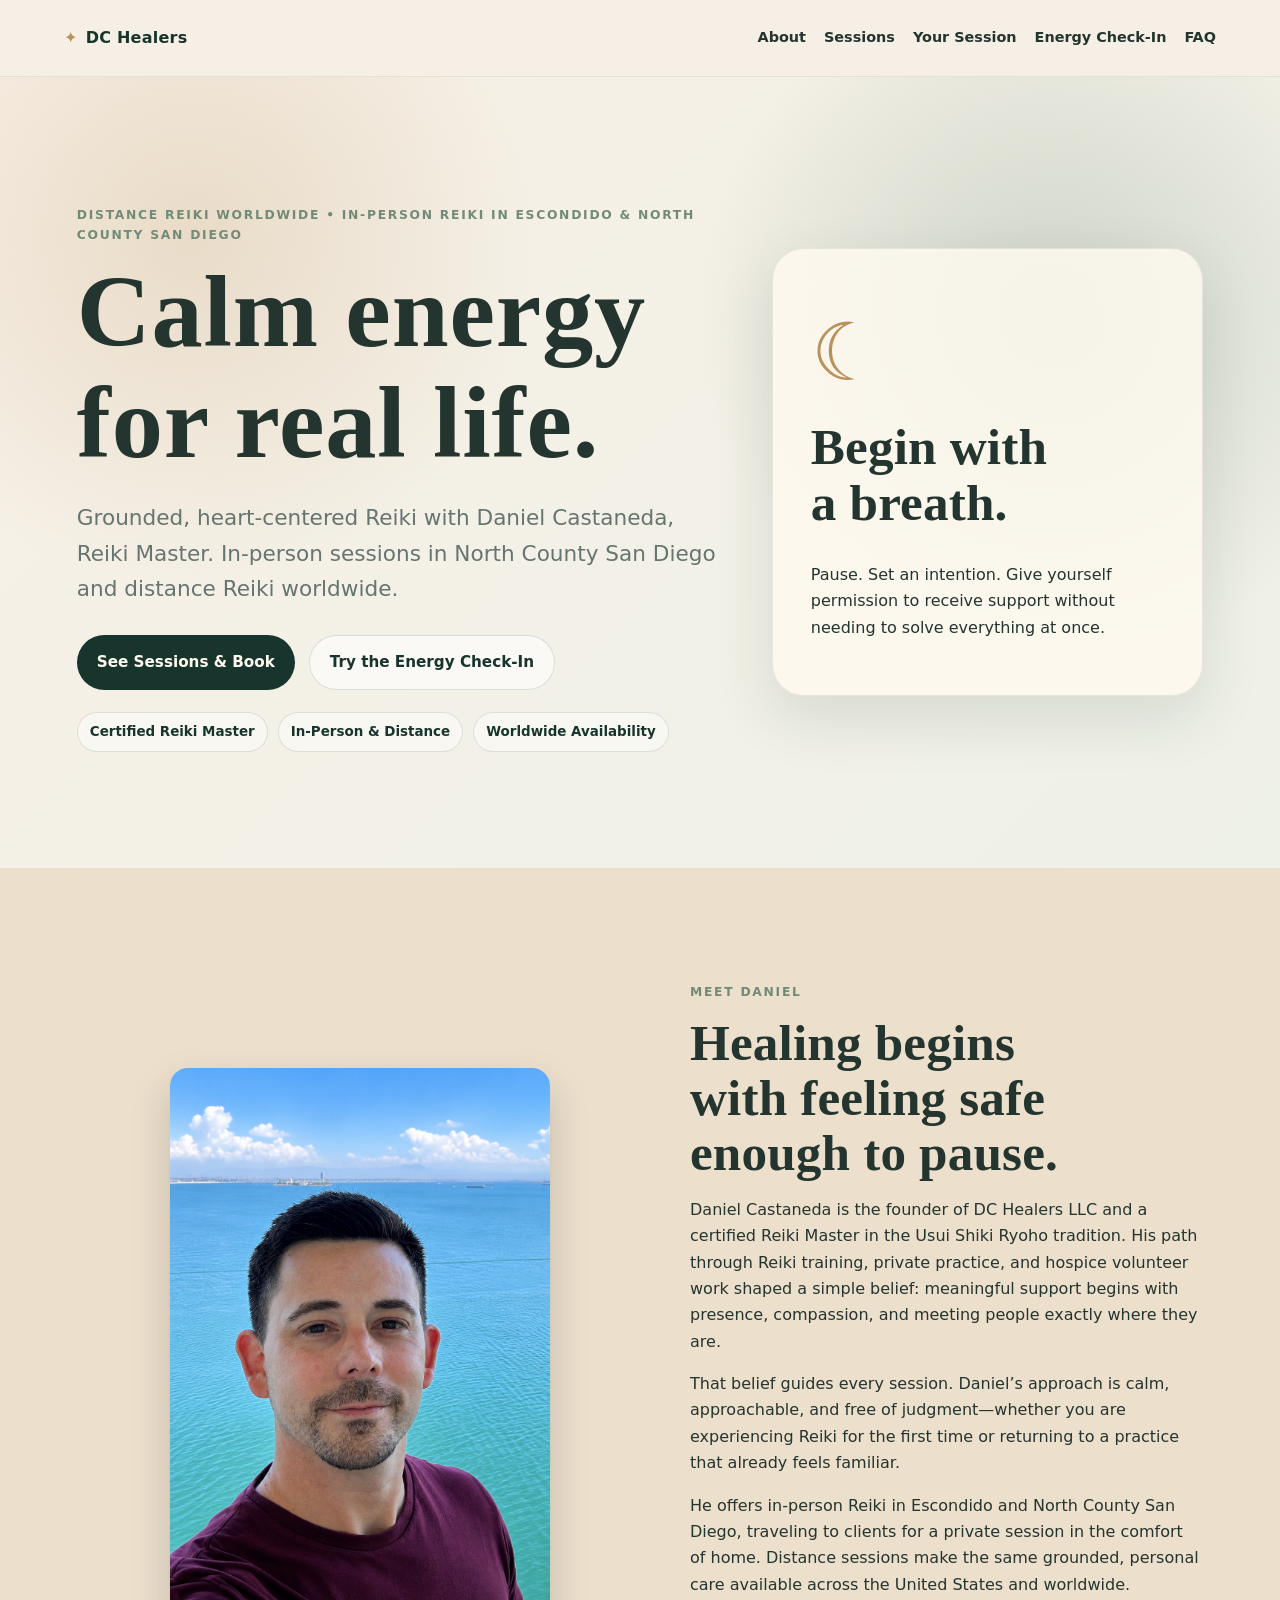
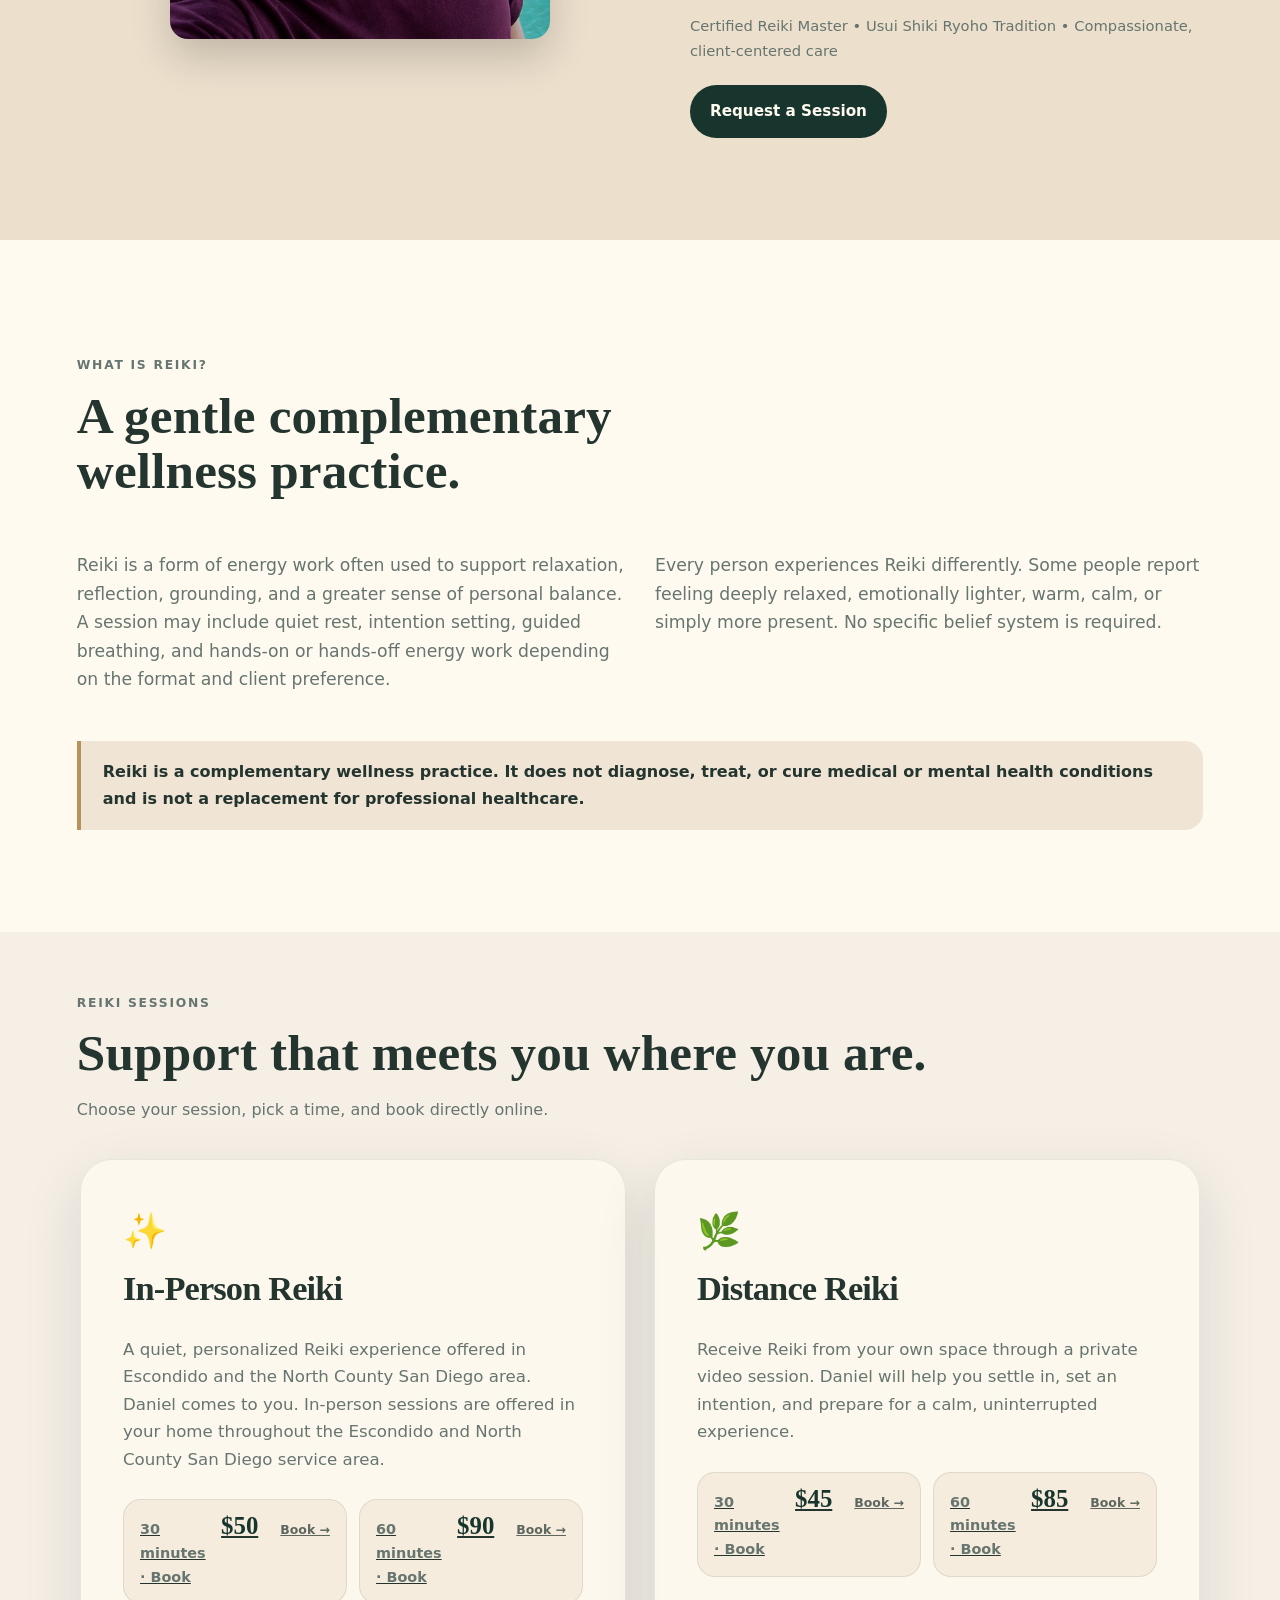
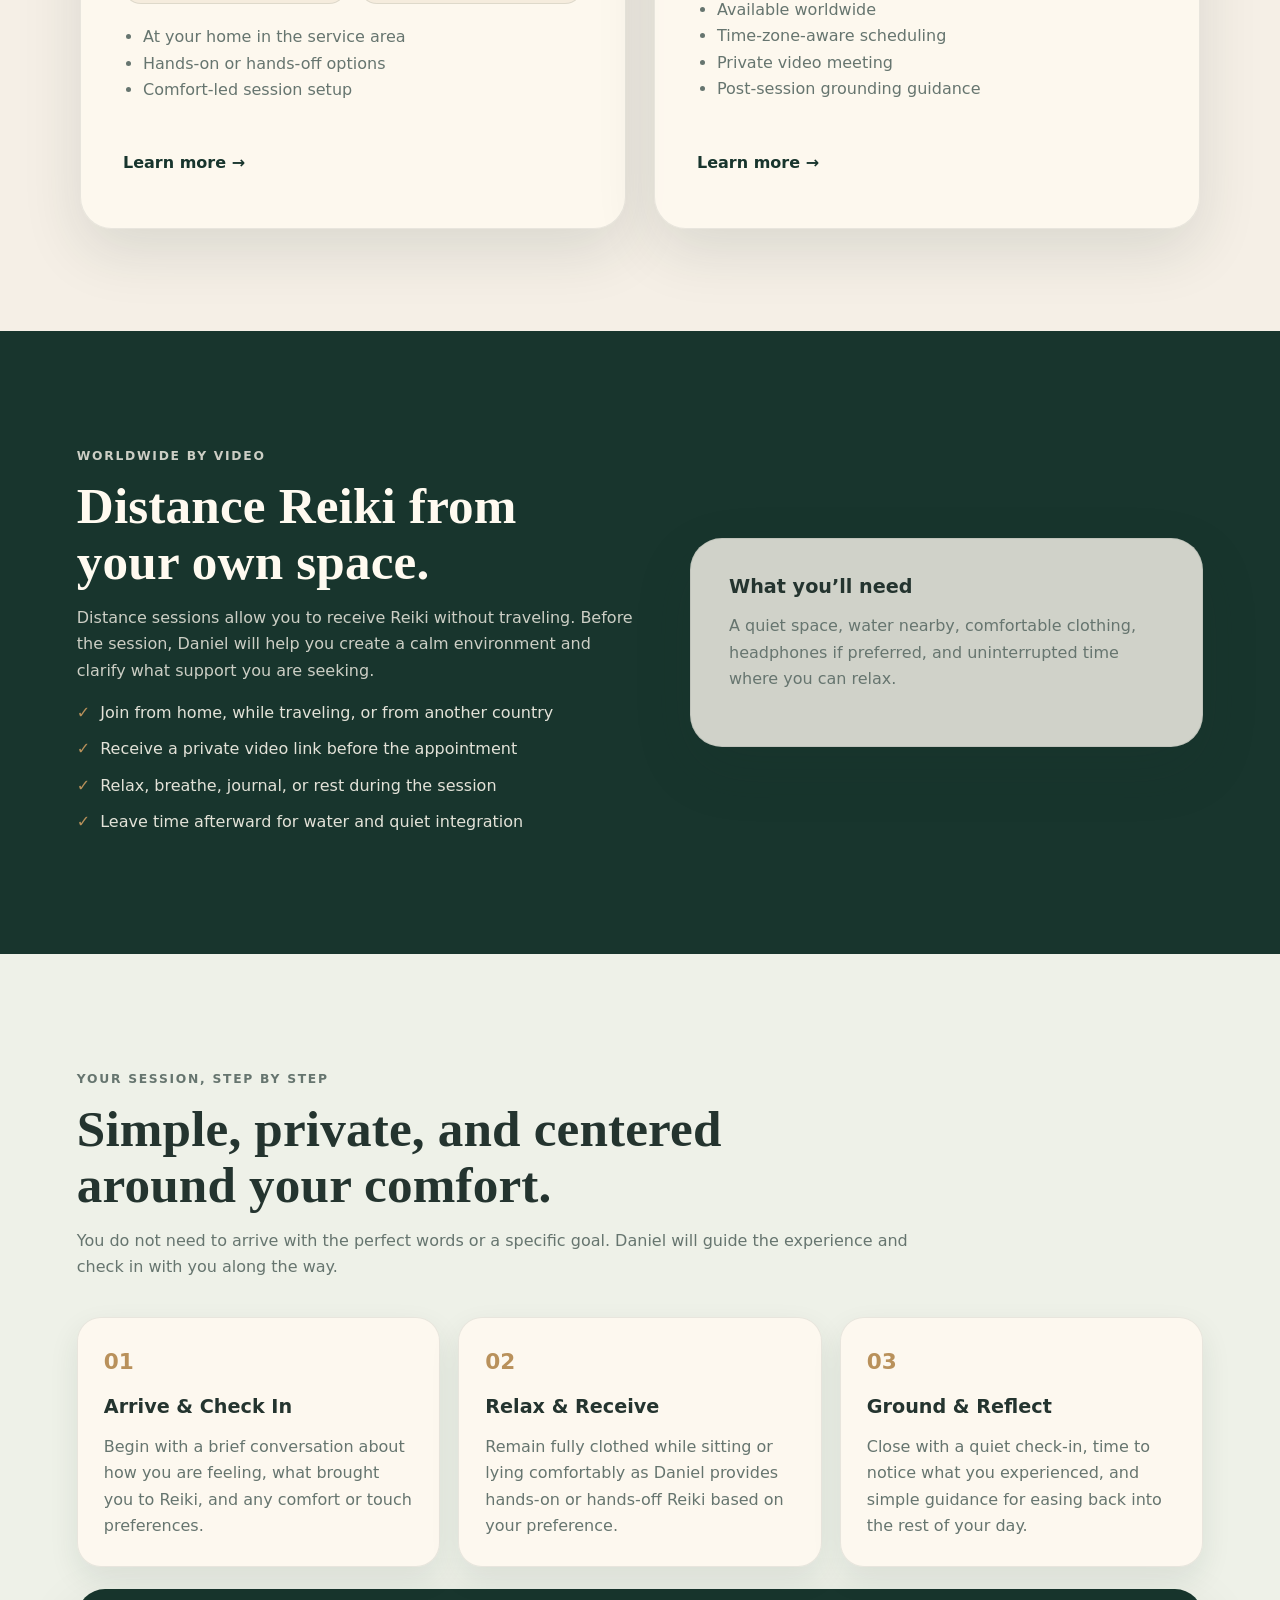
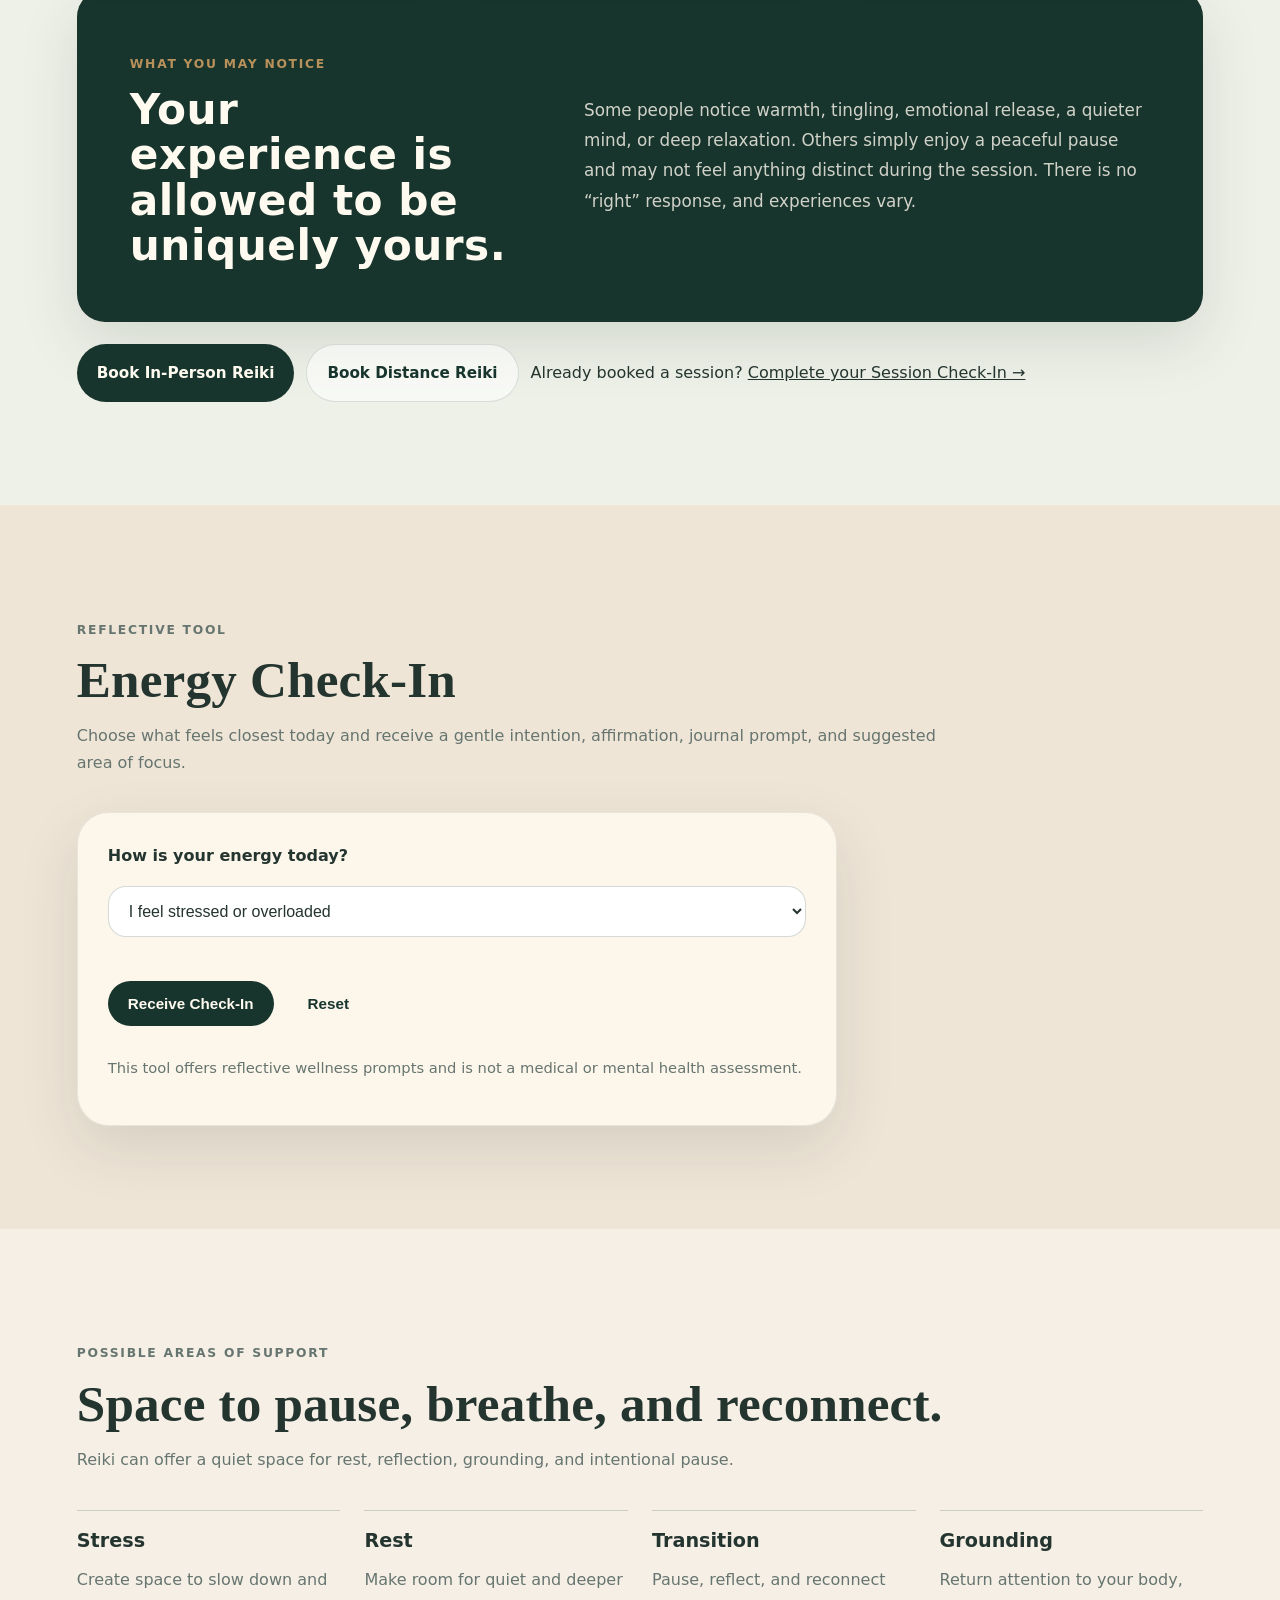
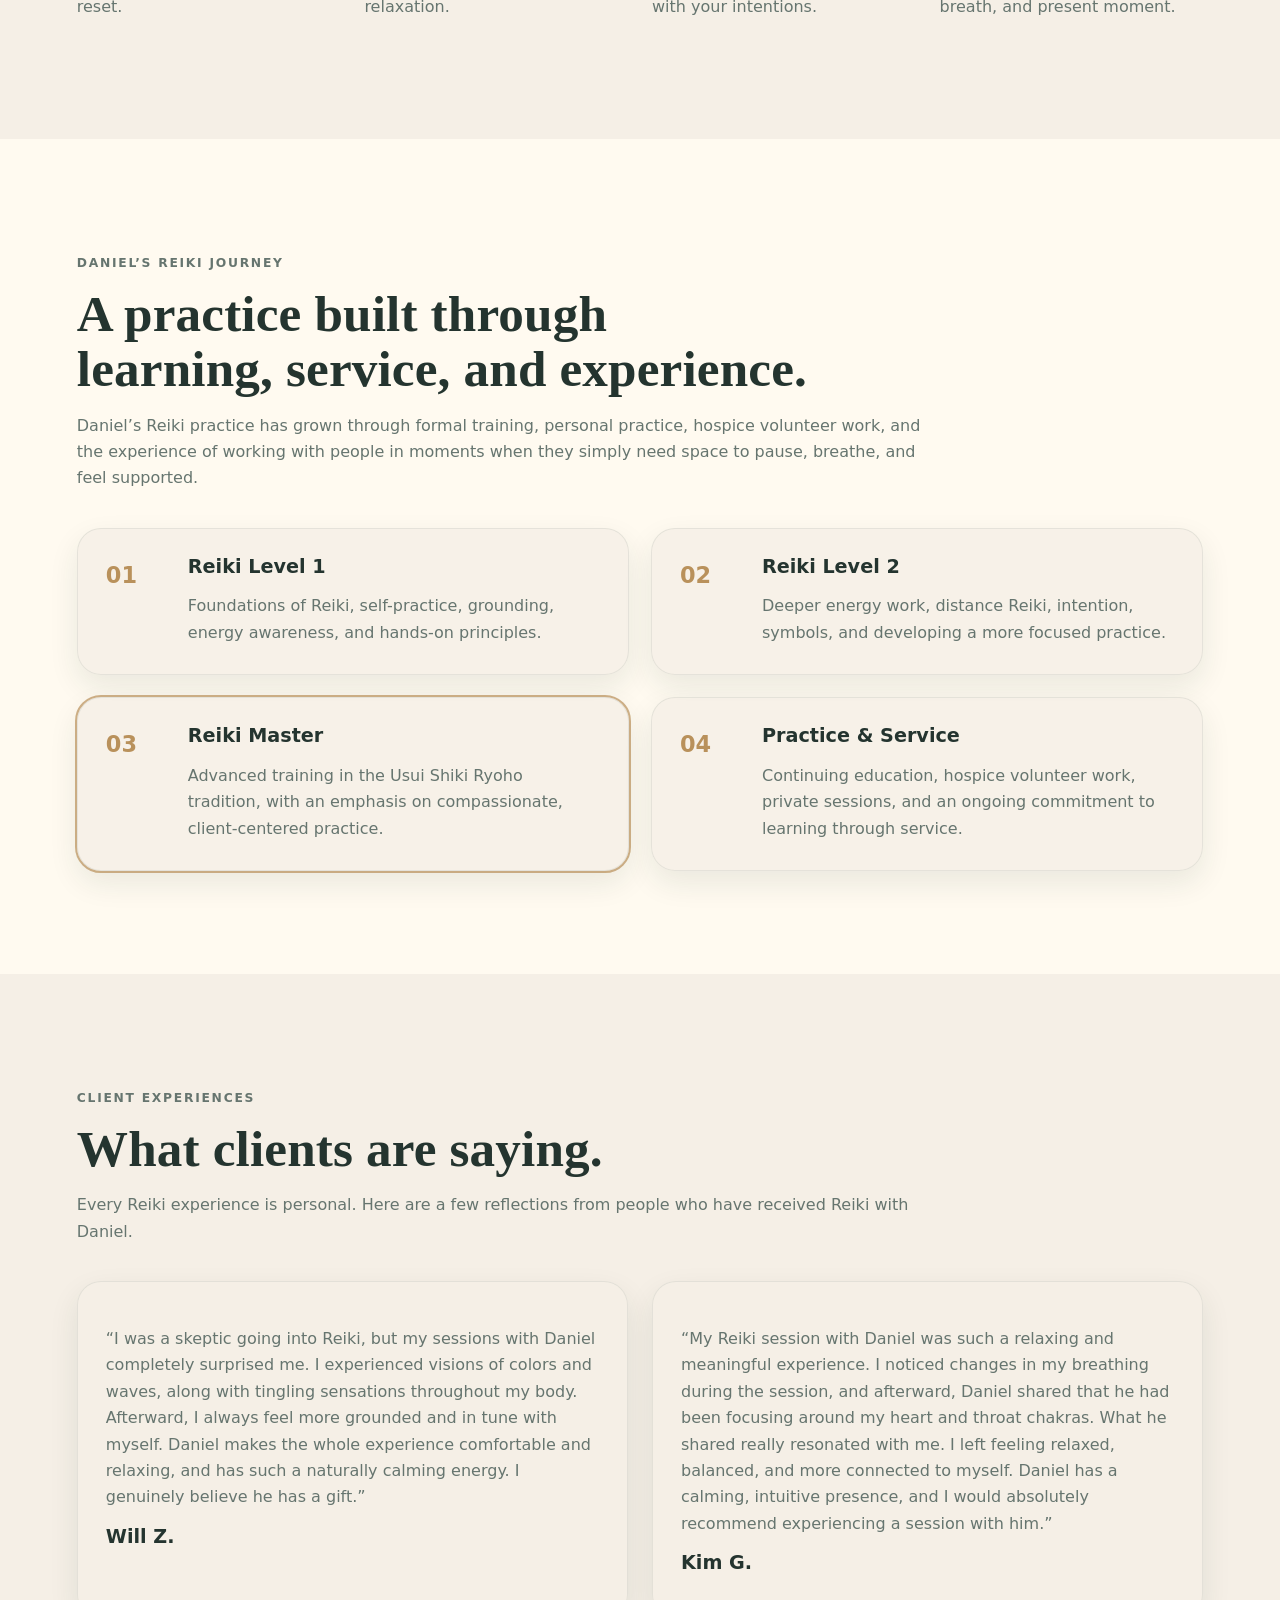
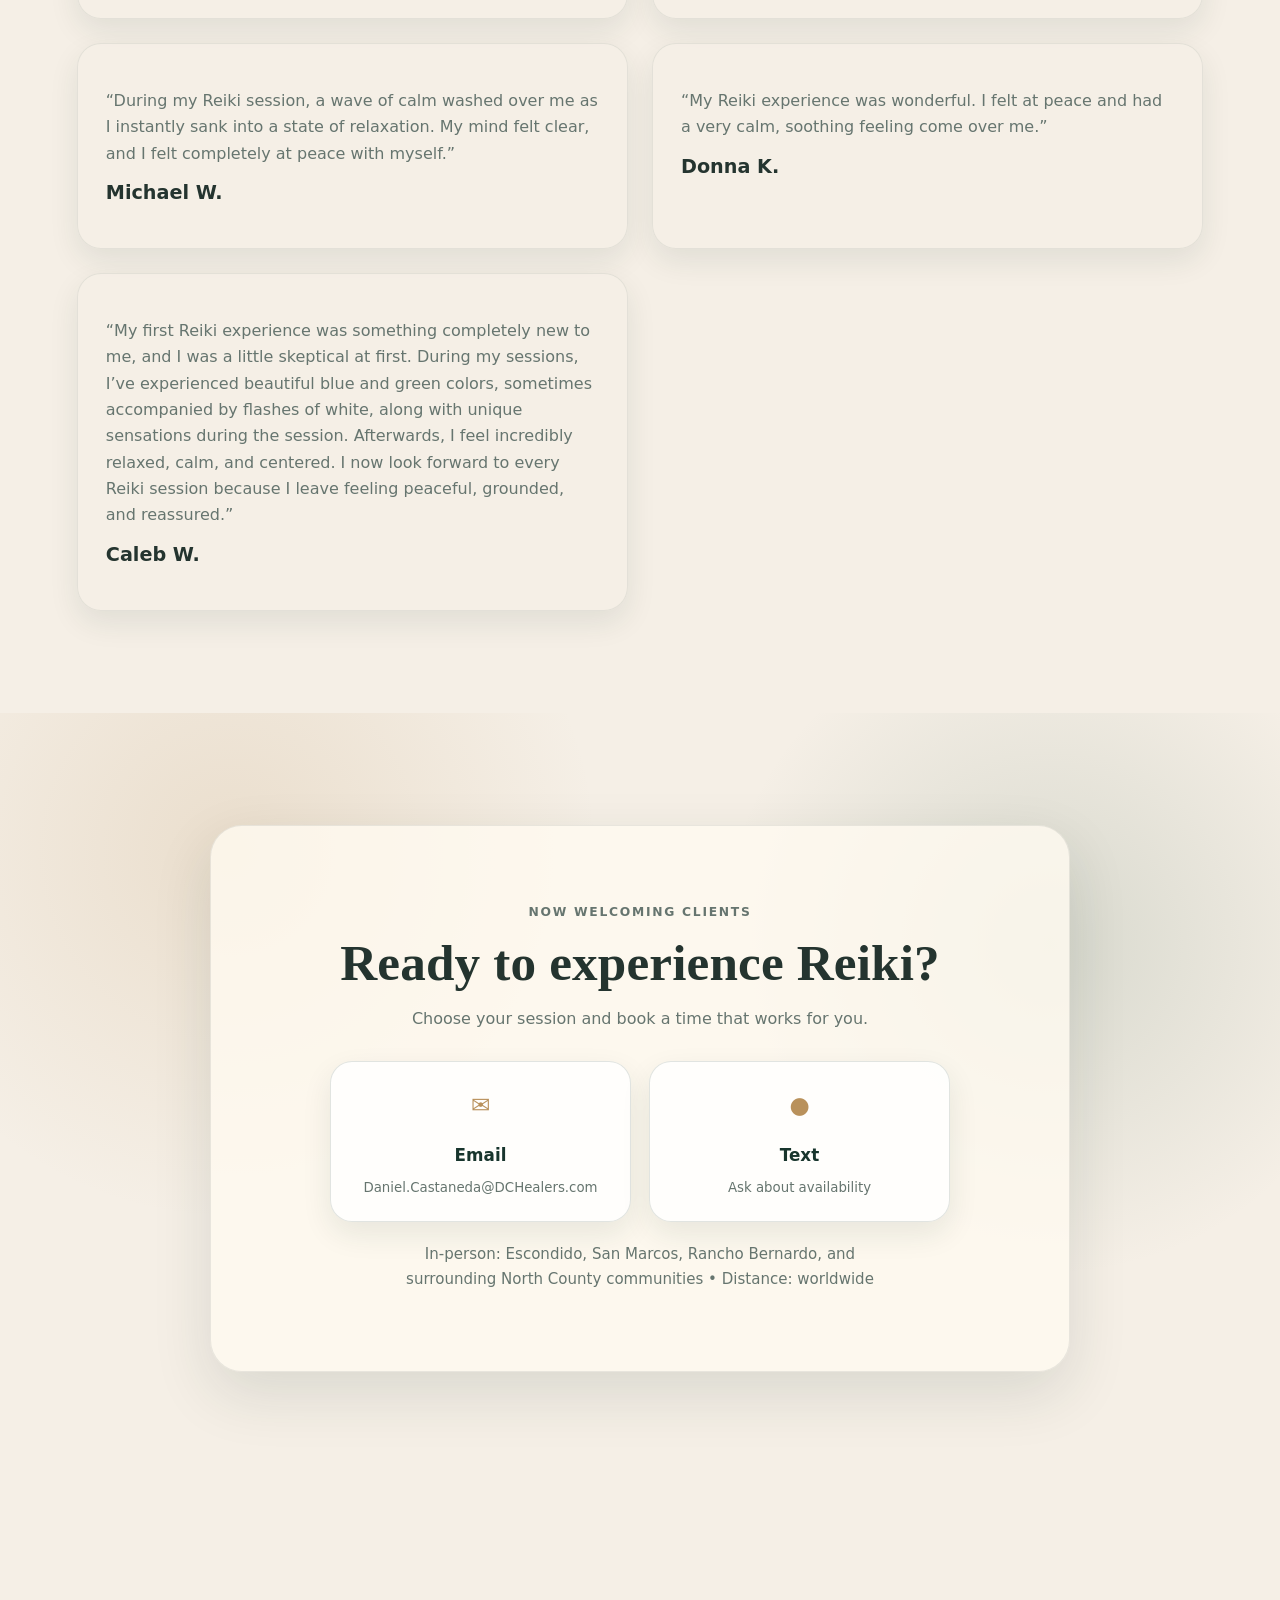
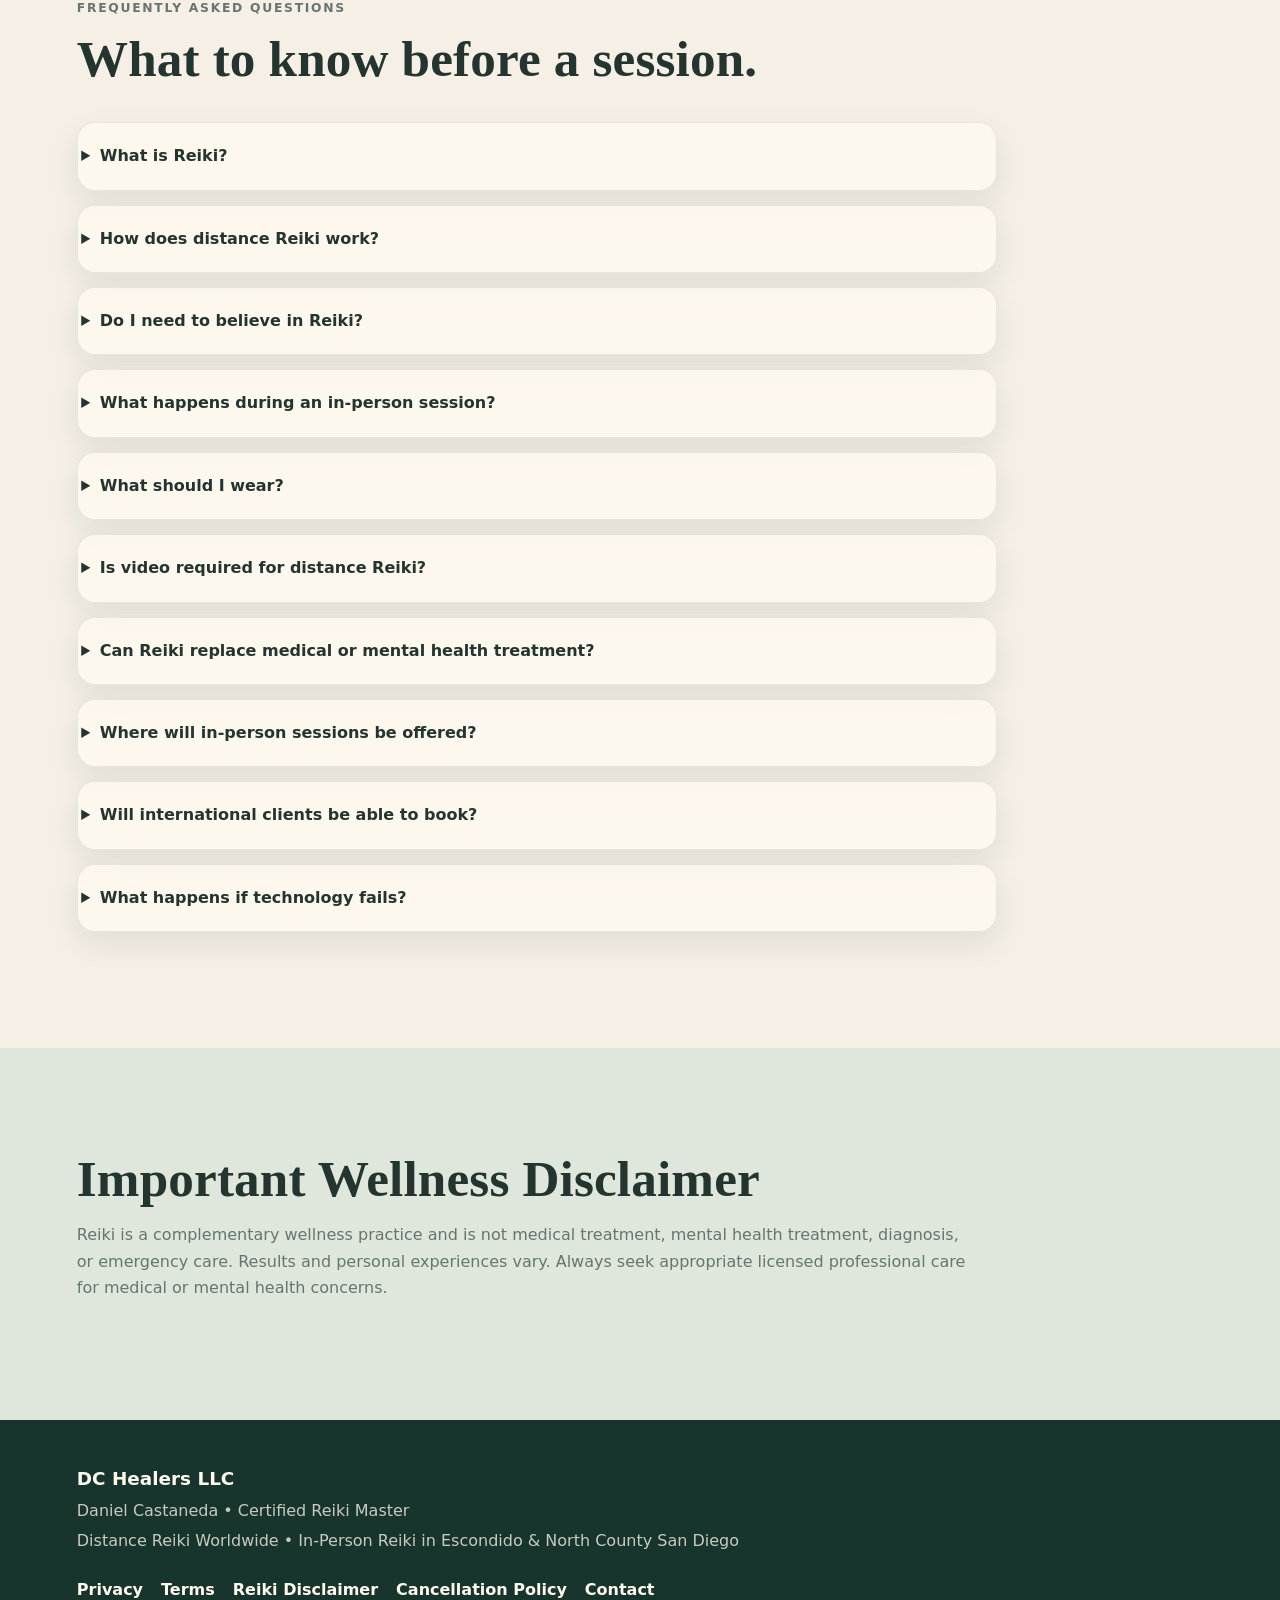
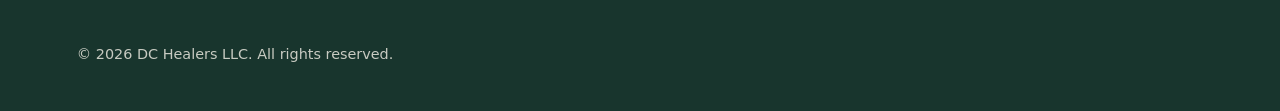
==== index.html @ a44a63c2 "Add files via upload" ====
<!DOCTYPE html>
<html lang="en">
<head>
  <meta charset="UTF-8" />
  <meta name="viewport" content="width=device-width, initial-scale=1, viewport-fit=cover" />

  <title>DC Healers | Reiki in Escondido, San Diego & Worldwide</title>
  <meta name="description" content="Distance Reiki worldwide and in-person Reiki in Escondido and North County San Diego with Daniel Castaneda, certified Reiki Master and founder of DC Healers LLC." />
  <meta name="author" content="Daniel Castaneda, DC Healers LLC" />
  <meta name="robots" content="index, follow, max-image-preview:large, max-snippet:-1, max-video-preview:-1" />
  <meta name="referrer" content="strict-origin-when-cross-origin" />
  <link rel="canonical" href="https://dchealers.com/" />

  <meta property="og:site_name" content="DC Healers" />
  <meta property="og:title" content="DC Healers | Calm Energy for Real Life" />
  <meta property="og:description" content="Grounded distance Reiki worldwide and in-person Reiki in Escondido and North County San Diego with Daniel Castaneda." />
  <meta property="og:type" content="website" />
  <meta property="og:url" content="https://dchealers.com/" />
  <meta property="og:image" content="https://dchealers.com/social-share.jpg" />
  <meta property="og:image:secure_url" content="https://dchealers.com/social-share.jpg" />
  <meta property="og:image:type" content="image/jpeg" />
  <meta property="og:image:width" content="1200" />
  <meta property="og:image:height" content="630" />
  <meta property="og:image:alt" content="DC Healers — calm energy for real life" />
  <meta property="og:locale" content="en_US" />

  <meta name="twitter:card" content="summary_large_image" />
  <meta name="twitter:title" content="DC Healers | Reiki in San Diego & Worldwide" />
  <meta name="twitter:description" content="Distance Reiki worldwide and in-person Reiki in Escondido and North County San Diego with Daniel Castaneda." />
  <meta name="twitter:image" content="https://dchealers.com/social-share.jpg" />
  <meta name="twitter:image:alt" content="DC Healers — calm energy for real life" />

  <meta name="theme-color" content="#18352d" />
  <meta name="color-scheme" content="light" />
  <meta name="mobile-web-app-capable" content="yes" />
  <meta name="application-name" content="DC Healers" />
  <meta name="apple-mobile-web-app-capable" content="yes" />
  <meta name="apple-mobile-web-app-title" content="DC Healers" />
  <meta name="apple-mobile-web-app-status-bar-style" content="default" />
  <meta name="format-detection" content="telephone=no" />

  <link rel="icon" type="image/png" href="/favicon.png" />
  <link rel="apple-touch-icon" sizes="180x180" href="/app-icon.png" />
  <link rel="manifest" href="/manifest.json?v=6" />
  <link rel="preconnect" href="https://fonts.googleapis.com" />
  <link rel="preconnect" href="https://fonts.gstatic.com" crossorigin />

  <script type="application/ld+json">
  {
    "@context": "https://schema.org",
    "@graph": [
      {
        "@type": ["HealthAndBeautyBusiness", "LocalBusiness"],
        "@id": "https://dchealers.com/#business",
        "name": "DC Healers LLC",
        "alternateName": "DC Healers",
        "url": "https://dchealers.com/",
        "email": "Daniel.Castaneda@DCHealers.com",
        "telephone": "+16197279824",
        "description": "Grounded distance Reiki worldwide and in-person Reiki in Escondido and North County San Diego with Daniel Castaneda.",
        "priceRange": "$$",
        "areaServed": [
          {"@type": "City", "name": "Escondido"},
          {"@type": "AdministrativeArea", "name": "North County San Diego"},
          {"@type": "AdministrativeArea", "name": "San Diego County"},
          {"@type": "Place", "name": "Worldwide for distance Reiki"}
        ],
        "address": {
          "@type": "PostalAddress",
          "addressLocality": "Escondido",
          "addressRegion": "CA",
          "addressCountry": "US"
        },
        "founder": {
          "@type": "Person",
          "@id": "https://dchealers.com/#daniel",
          "name": "Daniel Castaneda",
          "jobTitle": "Reiki Master"
        },
        "contactPoint": {
          "@type": "ContactPoint",
          "contactType": "customer service",
          "email": "Daniel.Castaneda@DCHealers.com",
          "availableLanguage": "English"
        },
        "makesOffer": [
          {
            "@type": "Offer",
            "itemOffered": {
              "@type": "Service",
              "name": "Distance Reiki",
              "url": "https://dchealers.com/distance-reiki.html",
              "areaServed": "Worldwide"
            }
          },
          {
            "@type": "Offer",
            "itemOffered": {
              "@type": "Service",
              "name": "In-Person Reiki",
              "url": "https://dchealers.com/in-person-reiki.html",
              "areaServed": "Escondido and North County San Diego"
            }
          }
        ]
      },
      {
        "@type": "WebSite",
        "@id": "https://dchealers.com/#website",
        "url": "https://dchealers.com/",
        "name": "DC Healers",
        "publisher": {"@id": "https://dchealers.com/#business"},
        "inLanguage": "en-US"
      },
      {
        "@type": "WebPage",
        "@id": "https://dchealers.com/#webpage",
        "url": "https://dchealers.com/",
        "name": "DC Healers | Reiki in Escondido, San Diego & Worldwide",
        "isPartOf": {"@id": "https://dchealers.com/#website"},
        "about": {"@id": "https://dchealers.com/#business"},
        "description": "Distance Reiki worldwide and in-person Reiki in Escondido and North County San Diego with Daniel Castaneda.",
        "inLanguage": "en-US"
      },
      {
        "@type": "FAQPage",
        "@id": "https://dchealers.com/#faq-schema",
        "mainEntity": [
          {
            "@type": "Question",
            "name": "What is Reiki?",
            "acceptedAnswer": {
              "@type": "Answer",
              "text": "Reiki is a complementary energy-based wellness practice often used to support relaxation, grounding, reflection, and personal balance."
            }
          },
          {
            "@type": "Question",
            "name": "How does distance Reiki work?",
            "acceptedAnswer": {
              "@type": "Answer",
              "text": "Distance Reiki is offered through a private video call. Daniel guides clients through preparation and intention setting before the energy-work portion of the session."
            }
          },
          {
            "@type": "Question",
            "name": "Do I need to believe in Reiki?",
            "acceptedAnswer": {
              "@type": "Answer",
              "text": "No specific spiritual or religious belief is required. Clients may approach Reiki with openness, curiosity, or a desire to relax."
            }
          },
          {
            "@type": "Question",
            "name": "Where are in-person Reiki sessions offered?",
            "acceptedAnswer": {
              "@type": "Answer",
              "text": "In-person sessions are offered in the Escondido and North County San Diego area. Exact location information is shared privately with confirmed clients."
            }
          },
          {
            "@type": "Question",
            "name": "Can international clients book distance Reiki?",
            "acceptedAnswer": {
              "@type": "Answer",
              "text": "Yes. Distance Reiki is available worldwide, subject to Daniel's calendar and time-zone availability."
            }
          },
          {
            "@type": "Question",
            "name": "Can Reiki replace medical or mental health treatment?",
            "acceptedAnswer": {
              "@type": "Answer",
              "text": "No. Reiki is complementary and should not replace medical care, mental health treatment, medication, diagnosis, or emergency services."
            }
          }
        ]
      }
    ]
  }
  </script>

  <link rel="stylesheet" href="/style.css?v=12" />

  <!-- Session card cleanup: intentional two-card layout -->
  <style>
    .session-cards {
      grid-template-columns: repeat(2, minmax(0, 1fr));
      gap: 28px;
      max-width: 1120px;
      margin: 0 auto;
    }

    .session-card {
      padding: clamp(30px, 4vw, 42px);
      display: flex;
      flex-direction: column;
      min-height: 100%;
    }

    .session-card .icon {
      font-size: 2.2rem;
      margin-bottom: 10px;
    }

    .session-card h3 {
      font-family: Georgia, "Times New Roman", serif;
      font-size: clamp(1.65rem, 3vw, 2.15rem);
      letter-spacing: -.025em;
      margin-bottom: 12px;
    }

    .session-card > p {
      font-size: 1.04rem;
      margin-bottom: 18px;
    }

    .pricing {
      display: grid;
      grid-template-columns: repeat(2, minmax(0, 1fr));
      gap: 12px;
      margin: 8px 0 20px;
    }

    .price-option {
      background: rgba(231,216,195,.38);
      border: 1px solid rgba(24,53,45,.10);
      border-radius: 18px;
      padding: 14px 16px;
      display: flex;
      align-items: baseline;
      justify-content: space-between;
      gap: 12px;
    }

    .price-option span {
      color: var(--muted);
      font-weight: 800;
      font-size: .9rem;
    }

    .price-option strong {
      color: var(--deep);
      font-family: Georgia, "Times New Roman", serif;
      font-size: 1.55rem;
      line-height: 1;
      white-space: nowrap;
    }

    .session-card ul {
      margin-top: 0;
    }

    .session-card .card-actions {
      margin-top: auto;
      padding-top: 20px;
      display: flex;
      align-items: center;
      justify-content: space-between;
      gap: 16px;
      flex-wrap: wrap;
    }

    .session-card .mini-cta {
      display: inline-flex;
      align-items: center;
      justify-content: center;
      min-height: 48px;
      padding: 12px 18px;
      border-radius: 999px;
      background: var(--deep);
      color: var(--cream);
      text-decoration: none;
      font-weight: 900;
    }

    .session-card .mini-cta:hover {
      transform: translateY(-1px);
    }

    @media (max-width: 980px) {
      .session-cards {
        grid-template-columns: 1fr;
        max-width: 720px;
      }
    }

    @media (max-width: 620px) {
      .pricing {
        grid-template-columns: 1fr;
      }

      .price-option {
        padding: 15px 16px;
      }

      .session-card .card-actions {
        align-items: stretch;
        flex-direction: column;
      }

      .session-card .card-actions > * {
        width: 100%;
      }
    }
 /* Testimonials */
#testimonials .journey-grid {
  display: grid !important;
  grid-template-columns: repeat(2, minmax(0, 1fr)) !important;
  gap: 24px !important;
}

#testimonials .journey-card {
  display: block !important;
  width: 100% !important;
  min-width: 0 !important;
  height: auto !important;
}

#testimonials .journey-card > div {
  display: block !important;
  width: 100% !important;
  min-width: 0 !important;
}

#testimonials .journey-card p {
  display: block !important;
  width: 100% !important;
  max-width: none !important;
  margin-bottom: 16px;
}

#testimonials .journey-card h3 {
  margin-top: 0;
}

@media (max-width: 700px) {
  #testimonials .journey-grid {
    grid-template-columns: 1fr !important;
  }
}
  </style>  
</head>
<body>
<a class="skip-link" href="#main-content">Skip to content</a>

<header class="site-header">
  <div class="header-inner">
    <a class="logo" href="#top"><span class="logo-mark">✦</span><span>DC Healers</span></a>
    <button class="menu-toggle" id="menu-toggle" type="button" aria-label="Open navigation" aria-expanded="false">☰</button>
    <nav id="site-nav" aria-label="Main navigation">
      <a href="#about">About</a>
      <a href="#sessions">Sessions</a>
      <a href="#process">Your Session</a>
      <a href="#checkin">Energy Check-In</a>
      <a href="#faq">FAQ</a>
    </nav>
  </div>
</header>

<main id="main-content">

<section id="top" class="hero">
  <div class="hero-copy">
    <p class="eyebrow">Distance Reiki Worldwide • In-Person Reiki in Escondido & North County San Diego</p>
    <h1>Calm energy for real life.</h1>
   <p class="hero-text">Grounded, heart-centered Reiki with Daniel Castaneda, Reiki Master. In-person sessions in North County San Diego and distance Reiki worldwide.</p>
    <div class="hero-actions">
<a class="button primary" href="#sessions">See Sessions &amp; Book</a>
      <a class="button ghost" href="#checkin">Try the Energy Check-In</a>
    </div>
    <div class="hero-trust">
      <span>Certified Reiki Master</span>
      <span>In-Person & Distance</span>
      <span>Worldwide Availability</span>
    </div>
  </div>

  <div class="hero-card">
    <div class="moon">☾</div>
    <h2>Begin with a breath.</h2>
    <p>Pause. Set an intention. Give yourself permission to receive support without needing to solve everything at once.</p>
  </div>
</section>

<section id="about" class="split-section about">
  <div class="portrait-photo">
    <img src="Daniel%20Photo.png"
         alt="Daniel Castaneda, certified Reiki Master and founder of DC Healers"
         width="760"
         height="950"
         loading="lazy"
         decoding="async">
  </div>

  <div>
    <p class="eyebrow">Meet Daniel</p>
    <h2>Healing begins with feeling safe enough to pause.</h2>
    <p>Daniel Castaneda is the founder of DC Healers LLC and a certified Reiki Master in the Usui Shiki Ryoho tradition. His path through Reiki training, private practice, and hospice volunteer work shaped a simple belief: meaningful support begins with presence, compassion, and meeting people exactly where they are.</p>
    <p>That belief guides every session. Daniel’s approach is calm, approachable, and free of judgment—whether you are experiencing Reiki for the first time or returning to a practice that already feels familiar.</p>
    <p>He offers in-person Reiki in Escondido and North County San Diego, traveling to clients for a private session in the comfort of home. Distance sessions make the same grounded, personal care available across the United States and worldwide.</p>
    <p class="credential-note">Certified Reiki Master • Usui Shiki Ryoho Tradition • Compassionate, client-centered care</p>
    <div class="inline-contact-actions">
      <a class="button primary" href="mailto:daniel.castaneda@dchealers.com?subject=DC%20Healers%20Session%20Request">Request a Session</a>
    </div>
  </div>
</section>

<section id="reiki" class="section intro-section">
  <div class="section-heading">
    <p class="eyebrow">What Is Reiki?</p>
    <h2>A gentle complementary wellness practice.</h2>
  </div>
  <div class="two-column-text">
    <p>Reiki is a form of energy work often used to support relaxation, reflection, grounding, and a greater sense of personal balance. A session may include quiet rest, intention setting, guided breathing, and hands-on or hands-off energy work depending on the format and client preference.</p>
    <p>Every person experiences Reiki differently. Some people report feeling deeply relaxed, emotionally lighter, warm, calm, or simply more present. No specific belief system is required.</p>
  </div>
  <div class="disclaimer-callout">Reiki is a complementary wellness practice. It does not diagnose, treat, or cure medical or mental health conditions and is not a replacement for professional healthcare.</div>
</section>

<section id="sessions" class="section sessions-section">
  <div class="section-heading">
    <p class="eyebrow">Reiki Sessions</p>
    <h2>Support that meets you where you are.</h2>
    <p>Choose your session, pick a time, and book directly online.</p>
  </div>

  <div class="cards session-cards">

    <article class="card session-card">
      <span class="icon">✨</span>
      <h3>In-Person Reiki</h3>
      <p>A quiet, personalized Reiki experience offered in Escondido and the North County San Diego area. Daniel comes to you. In-person sessions are offered in your home throughout the Escondido and North County San Diego service area.</p>

      <div class="pricing" aria-label="In-person Reiki pricing">
<a class="price-option" aria-label="Book a 30-minute in-person Reiki session for $50" href="https://dchealers.setmore.com/services/925f6d6d-2204-4aef-9b80-2e35a79911d1">
    <span>30 minutes · Book</span><strong>$50</strong>
</a>
<a class="price-option" aria-label="Book a 60-minute in-person Reiki session for $90" href="https://dchealers.setmore.com/services/f63a6f7d-4ef3-407c-befd-6c2160d81c1b">
    <span>60 minutes · Book</span><strong>$90</strong>
</a>
</div>
      
      <ul>
        <li>At your home in the service area</li>
        <li>Hands-on or hands-off options</li>
        <li>Comfort-led session setup</li>
      </ul>

      <div class="card-actions">
        <a class="card-link" href="/in-person-reiki.html">Learn more →</a>
      
      </div>
    </article>

    <article class="card session-card">
      <span class="icon">🌿</span>
      <h3>Distance Reiki</h3>
      <p>Receive Reiki from your own space through a private video session. Daniel will help you settle in, set an intention, and prepare for a calm, uninterrupted experience.</p>

   <div class="pricing" aria-label="Distance Reiki pricing">
    <a class="price-option" aria-label="Book a 30-minute distance Reiki session for $45" href="https://dchealers.setmore.com/services/4bc9ed78-75e5-4ed2-9249-a19fce938799">
        <span>30 minutes · Book</span><strong>$45</strong>
    </a>
    <a class="price-option" aria-label="Book a 60-minute distance Reiki session for $85" href="https://dchealers.setmore.com/services/111558bc-fed0-4663-94fb-ca4b347dedbd">
        <span>60 minutes · Book</span><strong>$85</strong>
    </a>
</div>

      <ul>
        <li>Available worldwide</li>
        <li>Time-zone-aware scheduling</li>
        <li>Private video meeting</li>
        <li>Post-session grounding guidance</li>
      </ul>

      <div class="card-actions">
        <a class="card-link" href="/distance-reiki.html">Learn more →</a>

      </div>
    </article>

  </div>
</section>

<section id="distance" class="split-section dark-section">
  <div>
    <p class="eyebrow">Worldwide by Video</p>
    <h2>Distance Reiki from your own space.</h2>
    <p>Distance sessions allow you to receive Reiki without traveling. Before the session, Daniel will help you create a calm environment and clarify what support you are seeking.</p>
    <ul class="check-list">
      <li>Join from home, while traveling, or from another country</li>
      <li>Receive a private video link before the appointment</li>
      <li>Relax, breathe, journal, or rest during the session</li>
      <li>Leave time afterward for water and quiet integration</li>
    </ul>
  </div>
  <div class="soft-panel">
    <h3>What you’ll need</h3>
    <p>A quiet space, water nearby, comfortable clothing, headphones if preferred, and uninterrupted time where you can relax.</p>
  </div>
</section>

<section id="process" class="section process-section session-steps-section">
  <div class="section-heading">
    <p class="eyebrow">Your Session, Step by Step</p>
    <h2>Simple, private, and centered around your comfort.</h2>
    <p>You do not need to arrive with the perfect words or a specific goal. Daniel will guide the experience and check in with you along the way.</p>
  </div>

  <div class="process-grid">
    <article><span>01</span><h3>Arrive &amp; Check In</h3><p>Begin with a brief conversation about how you are feeling, what brought you to Reiki, and any comfort or touch preferences.</p></article>
    <article><span>02</span><h3>Relax &amp; Receive</h3><p>Remain fully clothed while sitting or lying comfortably as Daniel provides hands-on or hands-off Reiki based on your preference.</p></article>
    <article><span>03</span><h3>Ground &amp; Reflect</h3><p>Close with a quiet check-in, time to notice what you experienced, and simple guidance for easing back into the rest of your day.</p></article>
  </div>

  <div class="experience-panel">
    <div><p class="eyebrow">What You May Notice</p><h3>Your experience is allowed to be uniquely yours.</h3></div>
    <p>Some people notice warmth, tingling, emotional release, a quieter mind, or deep relaxation. Others simply enjoy a peaceful pause and may not feel anything distinct during the session. There is no “right” response, and experiences vary.</p>
  </div>

  <div class="section-cta">
    <a class="button primary" href="https://dchealers.setmore.com/services/925f6d6d-2204-4aef-9b80-2e35a79911d1">Book In-Person Reiki</a>
    <a class="button ghost" href="https://dchealers.setmore.com/services/4bc9ed78-75e5-4ed2-9249-a19fce938799">Book Distance Reiki</a>
    <p>Already booked a session? <a href="/client-intake.html">Complete your Session Check-In →</a></p>
  </div>
</section>

<section id="checkin" class="section checkin-section">
  <div class="section-heading">
    <p class="eyebrow">Reflective Tool</p>
    <h2>Energy Check-In</h2>
    <p>Choose what feels closest today and receive a gentle intention, affirmation, journal prompt, and suggested area of focus.</p>
  </div>

  <div class="checkin-box">
    <label for="energy-state">How is your energy today?</label>
    <select id="energy-state">
      <option value="stress">I feel stressed or overloaded</option>
      <option value="sleep">I need rest or better sleep</option>
      <option value="transition">I’m moving through a life transition</option>
      <option value="grounding">I feel scattered and need grounding</option>
      <option value="grief">I’m carrying grief or emotional heaviness</option>
      <option value="curious">I’m curious and want to explore Reiki</option>
      <option value="unsure">I’m not sure what I need</option>
    </select>
    <div class="checkin-actions">
      <button type="button" class="button primary" id="checkin-button">Receive Check-In</button>
      <button type="button" class="button text-button" id="reset-button">Reset</button>
    </div>
    <p class="tool-disclaimer">This tool offers reflective wellness prompts and is not a medical or mental health assessment.</p>
  </div>
  <div id="checkin-result" class="result-card hidden" aria-live="polite"></div>
</section>

<section class="section why-section">
  <div class="section-heading">
    <p class="eyebrow">Possible Areas of Support</p>
    <h2>Space to pause, breathe, and reconnect.</h2>
    <p>Reiki can offer a quiet space for rest, reflection, grounding, and intentional pause.</p>
  </div>
  <div class="benefits">
    <div><h3>Stress</h3><p>Create space to slow down and reset.</p></div>
    <div><h3>Rest</h3><p>Make room for quiet and deeper relaxation.</p></div>
    <div><h3>Transition</h3><p>Pause, reflect, and reconnect with your intentions.</p></div>
    <div><h3>Grounding</h3><p>Return attention to your body, breath, and present moment.</p></div>
  </div>
</section>

<section id="journey" class="section journey-section">
  <div class="section-heading">
    <p class="eyebrow">Daniel’s Reiki Journey</p>
    <h2>A practice built through learning, service, and experience.</h2>
    <p>Daniel’s Reiki practice has grown through formal training, personal practice, hospice volunteer work, and the experience of working with people in moments when they simply need space to pause, breathe, and feel supported.</p>
  </div>

  <div class="journey-grid">
    <article class="journey-card">
      <span>01</span>
      <div>
        <h3>Reiki Level 1</h3>
        <p>Foundations of Reiki, self-practice, grounding, energy awareness, and hands-on principles.</p>
      </div>
    </article>

    <article class="journey-card">
      <span>02</span>
      <div>
        <h3>Reiki Level 2</h3>
        <p>Deeper energy work, distance Reiki, intention, symbols, and developing a more focused practice.</p>
      </div>
    </article>

    <article class="journey-card current">
      <span>03</span>
      <div>
        <h3>Reiki Master</h3>
        <p>Advanced training in the Usui Shiki Ryoho tradition, with an emphasis on compassionate, client-centered practice.</p>
      </div>
    </article>

    <article class="journey-card">
      <span>04</span>
      <div>
        <h3>Practice & Service</h3>
        <p>Continuing education, hospice volunteer work, private sessions, and an ongoing commitment to learning through service.</p>
      </div>
    </article>
  </div>
</section>

  <section id="testimonials" class="section">
  <div class="section-heading">
    <p class="eyebrow">CLIENT EXPERIENCES</p>
    <h2>What clients are saying.</h2>
    <p>Every Reiki experience is personal. Here are a few reflections from people who have received Reiki with Daniel.</p>
  </div>

  <div class="journey-grid">
    <article class="journey-card">
      <div>
        <p>“I was a skeptic going into Reiki, but my sessions with Daniel completely surprised me. I experienced visions of colors and waves, along with tingling sensations throughout my body. Afterward, I always feel more grounded and in tune with myself. Daniel makes the whole experience comfortable and relaxing, and has such a naturally calming energy. I genuinely believe he has a gift.”</p>
        <h3>Will Z.</h3>
      </div>
    </article>

    <article class="journey-card">
      <div>
        <p>“My Reiki session with Daniel was such a relaxing and meaningful experience. I noticed changes in my breathing during the session, and afterward, Daniel shared that he had been focusing around my heart and throat chakras. What he shared really resonated with me. I left feeling relaxed, balanced, and more connected to myself. Daniel has a calming, intuitive presence, and I would absolutely recommend experiencing a session with him.”</p>
        <h3>Kim G.</h3>
      </div>
    </article>

    <article class="journey-card">
      <div>
        <p>“During my Reiki session, a wave of calm washed over me as I instantly sank into a state of relaxation. My mind felt clear, and I felt completely at peace with myself.”</p>
        <h3>Michael W.</h3>
      </div>
    </article>

    <article class="journey-card">
      <div>
        <p>“My Reiki experience was wonderful. I felt at peace and had a very calm, soothing feeling come over me.”</p>
        <h3>Donna K.</h3>
      </div>
    </article>

    <article class="journey-card">
      <div>
        <p>“My first Reiki experience was something completely new to me, and I was a little skeptical at first. During my sessions, I’ve experienced beautiful blue and green colors, sometimes accompanied by flashes of white, along with unique sensations during the session. Afterwards, I feel incredibly relaxed, calm, and centered. I now look forward to every Reiki session because I leave feeling peaceful, grounded, and reassured.”</p>
        <h3>Caleb W.</h3>
      </div>
    </article>
  </div>
</section>

<section id="contact" class="section opening-section request-session-section">
  <div class="opening-card">
    <p class="eyebrow">Now Welcoming Clients</p>
    <h2>Ready to experience Reiki?</h2>
    <p>Choose your session and book a time that works for you.</p>
    <div class="contact-choice-grid request-contact-grid">
      <a class="contact-choice" href="https://dchealers.setmore.com/services/925f6d6d-2204-4aef-9b80-2e35a79911d1">
        <span class="contact-icon">✉</span>
        <strong>Email</strong>
        <small>Daniel.Castaneda@DCHealers.com</small>
      </a>
      <a class="contact-choice" href="sms:+16197279824">
        <span class="contact-icon">●</span>
        <strong>Text</strong>
        <small>Ask about availability</small>
      </a>
    </div>
    <p class="small-note">In-person: Escondido, San Marcos, Rancho Bernardo, and surrounding North County communities • Distance: worldwide</p>
  </div>
</section>

<section id="faq" class="section faq-section">
  <div class="section-heading">
    <p class="eyebrow">Frequently Asked Questions</p>
    <h2>What to know before a session.</h2>
  </div>
  <div class="faq-list">
    <details><summary>What is Reiki?</summary><p>Reiki is a complementary energy-based wellness practice often used to support relaxation, grounding, reflection, and personal balance.</p></details>
    <details><summary>How does distance Reiki work?</summary><p>Distance Reiki is offered through a private video call. Daniel will guide you through preparation and intention setting before the energy-work portion of the session.</p></details>
    <details><summary>Do I need to believe in Reiki?</summary><p>No specific spiritual or religious belief is required. Clients are welcome to approach Reiki with openness, curiosity, or a simple desire to relax.</p></details>
    <details><summary>What happens during an in-person session?</summary><p>You will remain fully clothed and may sit or lie down. Daniel will explain the process and confirm whether you prefer hands-on or hands-off Reiki before beginning.</p></details>
    <details><summary>What should I wear?</summary><p>Wear comfortable clothing that allows you to relax. You may also want to bring water and avoid scheduling anything rushed immediately afterward.</p></details>
    <details><summary>Is video required for distance Reiki?</summary><p>Daniel will confirm the session format with you in advance. Video may be used for the opening and closing conversation, while you may choose to rest off camera during the Reiki portion.</p></details>
    <details><summary>Can Reiki replace medical or mental health treatment?</summary><p>No. Reiki is complementary and should never replace medical care, mental health treatment, medication, diagnosis, or emergency services.</p></details>
    <details><summary>Where will in-person sessions be offered?</summary><p>In-person sessions are offered in the Escondido and North County San Diego area. Exact location information will be shared privately with confirmed clients.</p></details>
    <details><summary>Will international clients be able to book?</summary><p>Yes. Distance Reiki is available worldwide, subject to Daniel’s calendar and time-zone availability.</p></details>
    <details><summary>What happens if technology fails?</summary><p>If technology interrupts a distance session, Daniel will work with you directly to reconnect, continue, or reschedule as appropriate.</p></details>
  </div>
</section>

<section class="section final-disclaimer">
  <h2>Important Wellness Disclaimer</h2>
  <p>Reiki is a complementary wellness practice and is not medical treatment, mental health treatment, diagnosis, or emergency care. Results and personal experiences vary. Always seek appropriate licensed professional care for medical or mental health concerns.</p>
</section>

</main>

<footer>
  <div class="footer-brand">
    <strong>DC Healers LLC</strong>
    <span>Daniel Castaneda • Certified Reiki Master</span>
    <span>Distance Reiki Worldwide • In-Person Reiki in Escondido & North County San Diego</span>
  </div>
  <div class="footer-links">
    <a href="privacy.html">Privacy</a>
    <a href="terms.html">Terms</a>
    <a href="disclaimer.html">Reiki Disclaimer</a>
    <a href="cancellation.html">Cancellation Policy</a>
    <a href="mailto:daniel.castaneda@dchealers.com">Contact</a>
  </div>
  <p>© 2026 DC Healers LLC. All rights reserved.</p>
</footer>

<div class="mobile-action-bar" aria-label="Quick contact">
  <a href="sms:+16197279824"><span>●</span> Text</a>
  <a class="mobile-primary" href="mailto:daniel.castaneda@dchealers.com?subject=DC%20Healers%20Session%20Request"><span>✉</span> Request Session</a>
</div>

<script src="script.js?v=12"></script>
</body>
</html>
---- style.css ----
:root{--bg:#f5efe6;--ink:#24342f;--muted:#66756f;--sage:#728b79;--sage-light:#dfe7dc;--deep:#18352d;--cream:#fffaf0;--sand:#e7d8c3;--gold:#b9915b;--shadow:0 22px 60px rgba(24,53,45,.12);--small-shadow:0 12px 30px rgba(24,53,45,.09)}
*{box-sizing:border-box}html{scroll-behavior:smooth}body{margin:0;font-family:Inter,ui-sans-serif,system-ui,-apple-system,BlinkMacSystemFont,"Segoe UI",sans-serif;background:var(--bg);color:var(--ink);line-height:1.65}a{color:inherit}.skip-link{position:absolute;left:-9999px;top:10px;background:var(--deep);color:var(--cream);padding:10px 16px;z-index:9999}.skip-link:focus{left:10px}.site-header{position:sticky;top:0;z-index:100;backdrop-filter:blur(18px);background:rgba(245,239,230,.9);border-bottom:1px solid rgba(36,52,47,.08)}.header-inner{width:min(1400px,100%);margin:0 auto;padding:16px clamp(20px,5vw,72px);display:flex;justify-content:space-between;align-items:center;gap:24px}.logo{color:var(--deep);text-decoration:none;font-weight:900;letter-spacing:-.02em;white-space:nowrap}.logo-mark{color:var(--gold);margin-right:8px}nav{display:flex;gap:18px;align-items:center;flex-wrap:wrap}nav a{color:var(--ink);text-decoration:none;font-weight:700;font-size:.9rem}nav a:hover{color:var(--sage)}.nav-cta{background:var(--deep);color:var(--cream)!important;padding:10px 16px;border-radius:999px}.menu-toggle{display:none;border:1px solid rgba(24,53,45,.14);background:rgba(255,255,255,.58);border-radius:12px;padding:8px 12px;font-size:1.25rem;color:var(--deep)}
.hero{min-height:84vh;padding:clamp(70px,9vw,120px) clamp(20px,6vw,92px);display:grid;grid-template-columns:minmax(0,1.2fr) minmax(300px,.8fr);gap:48px;align-items:center;background:radial-gradient(circle at 15% 20%,rgba(185,145,91,.22),transparent 28%),radial-gradient(circle at 82% 30%,rgba(114,139,121,.28),transparent 30%),linear-gradient(135deg,#f8f0e6,#eef1e8)}.eyebrow{text-transform:uppercase;letter-spacing:.14em;color:var(--sage);font-weight:900;font-size:.77rem}h1,h2,h3{line-height:1.08;margin:0 0 16px}h1,h2{font-family:Georgia,"Times New Roman",serif}h1{font-size:clamp(3.2rem,8vw,7.2rem);max-width:920px;letter-spacing:-.06em}h2{font-size:clamp(2.1rem,4vw,4rem);letter-spacing:-.04em}h3{font-size:1.2rem}.hero-text{max-width:700px;font-size:clamp(1.1rem,2vw,1.35rem);color:var(--muted)}.hero-actions,.opening-actions,.checkin-actions{display:flex;gap:14px;flex-wrap:wrap;margin-top:28px}.launch-note,.small-note,.tool-disclaimer,.credential-note{color:var(--muted);font-size:.92rem}.button{border:0;display:inline-flex;align-items:center;justify-content:center;padding:14px 20px;border-radius:999px;font-weight:900;text-decoration:none;cursor:pointer;font-size:.95rem}.primary{background:var(--deep);color:var(--cream)}.ghost{background:rgba(255,255,255,.58);color:var(--deep);border:1px solid rgba(24,53,45,.14)}.text-button{background:transparent;color:var(--deep)}.disabled-button{opacity:.65;cursor:not-allowed}.hero-card,.soft-panel,.card,.checkin-box,.result-card,.opening-card{background:rgba(255,250,240,.8);border:1px solid rgba(24,53,45,.09);border-radius:32px;box-shadow:var(--shadow)}.hero-card{padding:38px;min-height:360px;display:flex;flex-direction:column;justify-content:flex-end}.moon{font-size:5rem;color:var(--gold);margin-bottom:auto}.section{padding:clamp(64px,8vw,108px) clamp(20px,6vw,92px)}.section-heading{max-width:870px;margin-bottom:36px}.section-heading p{color:var(--muted)}.split-section{padding:clamp(64px,8vw,108px) clamp(20px,6vw,92px);display:grid;grid-template-columns:1.05fr .95fr;gap:46px;align-items:center}.about{background:#ecdfcc}.dark-section{background:var(--deep);color:var(--cream)}.dark-section p{color:rgba(255,250,240,.78)}.portrait-placeholder{min-height:460px;border-radius:36px;background:linear-gradient(145deg,rgba(114,139,121,.45),rgba(185,145,91,.28)),radial-gradient(circle at 50% 25%,#fffaf0,transparent 28%);display:flex;flex-direction:column;align-items:center;justify-content:flex-end;padding:36px;box-shadow:var(--shadow)}.portrait-placeholder span{font-family:Georgia,"Times New Roman",serif;font-size:clamp(3rem,8vw,6rem);color:var(--deep)}.portrait-placeholder small{color:var(--muted);font-weight:800}.intro-section{background:var(--cream)}.two-column-text{display:grid;grid-template-columns:repeat(2,minmax(0,1fr));gap:30px;font-size:1.08rem;color:var(--muted)}.disclaimer-callout{margin-top:30px;border-left:4px solid var(--gold);background:rgba(231,216,195,.6);padding:18px 22px;border-radius:0 18px 18px 0;color:var(--ink);font-weight:700}.cards{display:grid;grid-template-columns:repeat(3,minmax(0,1fr));gap:22px}.card{padding:30px}.card .icon{font-size:2rem;display:inline-block;margin-bottom:14px}.card p,.card li{color:var(--muted)}.card ul{padding-left:20px;margin-bottom:0}.soft-panel{color:var(--ink);padding:38px}.soft-panel p{color:var(--muted)}.check-list{padding:0;list-style:none}.check-list li{margin:10px 0;color:rgba(255,250,240,.88)}.check-list li::before{content:"✓";color:var(--gold);font-weight:900;margin-right:10px}.checkin-section{background:#efe5d7}.checkin-box{display:grid;gap:16px;max-width:760px;padding:30px}label{font-weight:900}select{width:100%;border:1px solid rgba(24,53,45,.18);border-radius:18px;padding:15px 16px;font-size:1rem;background:white;color:var(--ink)}.result-card{margin-top:22px;max-width:940px;padding:30px;background:white}.result-card h3{font-family:Georgia,"Times New Roman",serif;font-size:2rem}.result-grid{display:grid;grid-template-columns:repeat(2,minmax(0,1fr));gap:18px}.result-grid div{border-top:1px solid rgba(24,53,45,.14);padding-top:14px}.result-grid p{color:var(--muted)}.hidden{display:none}.benefits{display:grid;grid-template-columns:repeat(4,minmax(0,1fr));gap:24px}.benefits div{border-top:1px solid rgba(24,53,45,.18);padding-top:20px}.benefits p{color:var(--muted)}.journey-section{background:var(--cream)}.journey-grid{display:grid;grid-template-columns:repeat(2,minmax(0,1fr));gap:22px}.journey-card{display:grid;grid-template-columns:62px 1fr;gap:20px;padding:28px;border-radius:24px;background:rgba(245,239,230,.8);border:1px solid rgba(24,53,45,.08);box-shadow:var(--small-shadow)}.journey-card span{color:var(--gold);font-size:1.4rem;font-weight:900}.journey-card p{color:var(--muted);margin-bottom:0}.journey-card.current{outline:2px solid rgba(185,145,91,.7)}.opening-section{background:radial-gradient(circle at 18% 18%,rgba(185,145,91,.18),transparent 30%),radial-gradient(circle at 82% 30%,rgba(114,139,121,.22),transparent 28%),var(--bg)}.opening-card{max-width:980px;margin:0 auto;padding:clamp(34px,6vw,64px);text-align:center}.opening-card p{color:var(--muted);max-width:760px;margin-left:auto;margin-right:auto}.opening-actions{justify-content:center}.faq-list{max-width:920px}details{background:rgba(255,250,240,.78);border:1px solid rgba(24,53,45,.09);border-radius:18px;padding:0 22px;margin-bottom:14px;box-shadow:var(--small-shadow)}summary{padding:20px 0;font-weight:900;cursor:pointer}details p{color:var(--muted);padding-bottom:18px}.final-disclaimer{background:var(--sage-light)}.final-disclaimer p{max-width:900px;color:var(--muted)}footer{padding:44px clamp(20px,6vw,92px);background:var(--deep);color:rgba(255,250,240,.76);display:grid;gap:22px}.footer-brand{display:flex;flex-direction:column;gap:4px}.footer-brand strong{color:var(--cream);font-size:1.15rem}.footer-links{display:flex;gap:18px;flex-wrap:wrap}.footer-links a{color:var(--cream);text-decoration:none;font-weight:700}footer p{margin:0;font-size:.9rem}
@media(max-width:980px){.menu-toggle{display:block}nav{display:none;position:absolute;top:calc(100% + 8px);left:20px;right:20px;background:var(--cream);padding:18px;border-radius:18px;box-shadow:var(--shadow);flex-direction:column;align-items:stretch}nav.open{display:flex}nav a{padding:8px 10px}.hero,.split-section,.cards,.benefits,.two-column-text,.journey-grid,.result-grid{grid-template-columns:1fr}.hero{min-height:auto}}@media(max-width:620px){.header-inner{padding:14px 18px}.section,.split-section,.hero{padding-left:18px;padding-right:18px}h1{font-size:clamp(3rem,16vw,4.4rem)}.journey-card{grid-template-columns:1fr}.hero-actions,.opening-actions,.checkin-actions{flex-direction:column;align-items:stretch}.button{width:100%}}


/* SEO + mobile usability pass v6 */
html {
  -webkit-text-size-adjust: 100%;
  scroll-padding-top: 88px;
}

body {
  overflow-x: hidden;
  min-width: 320px;
  text-rendering: optimizeLegibility;
  -webkit-font-smoothing: antialiased;
}

button,
a,
select,
summary {
  -webkit-tap-highlight-color: rgba(24, 53, 45, 0.14);
}

button,
.button,
nav a,
summary,
.footer-links a,
.card-link {
  min-height: 44px;
}

button:focus-visible,
a:focus-visible,
select:focus-visible,
summary:focus-visible {
  outline: 3px solid rgba(185, 145, 91, 0.85);
  outline-offset: 3px;
}

.menu-toggle {
  min-width: 44px;
  min-height: 44px;
}

nav a {
  display: inline-flex;
  align-items: center;
}

.card-link {
  display: inline-flex;
  align-items: center;
  margin-top: 18px;
  color: var(--deep);
  font-weight: 900;
  text-decoration: none;
}

.card-link:hover {
  text-decoration: underline;
}

small,
.small-note {
  overflow-wrap: anywhere;
}

img,
svg,
video,
iframe {
  max-width: 100%;
  height: auto;
}

select,
input,
textarea {
  font-size: 16px;
}

details > summary {
  list-style-position: outside;
  padding-right: 8px;
}

section[id] {
  scroll-margin-top: 92px;
}

@supports (padding: max(0px)) {
  .site-header .header-inner {
    padding-left: max(clamp(20px, 5vw, 72px), env(safe-area-inset-left));
    padding-right: max(clamp(20px, 5vw, 72px), env(safe-area-inset-right));
  }

  footer {
    padding-bottom: max(44px, env(safe-area-inset-bottom));
  }
}

@media (max-width: 980px) {
  nav {
    max-height: calc(100vh - 94px);
    overflow-y: auto;
    overscroll-behavior: contain;
  }

  nav a {
    min-height: 48px;
  }

  .hero-card {
    min-height: 300px;
  }
}

@media (max-width: 620px) {
  html {
    scroll-padding-top: 76px;
  }

  section[id] {
    scroll-margin-top: 78px;
  }

  .hero {
    gap: 30px;
    padding-top: 58px;
    padding-bottom: 64px;
  }

  .hero-card,
  .card,
  .checkin-box,
  .result-card,
  .opening-card,
  .soft-panel {
    border-radius: 24px;
  }

  .hero-card,
  .card,
  .checkin-box,
  .result-card,
  .soft-panel {
    padding: 24px;
  }

  .portrait-placeholder {
    min-height: 360px;
  }

  .eyebrow {
    line-height: 1.55;
  }

  .footer-links {
    flex-direction: column;
    gap: 6px;
  }

  .footer-links a {
    display: flex;
    align-items: center;
  }
}

@media (max-width: 390px) {
  h1 {
    font-size: clamp(2.65rem, 15vw, 3.6rem);
  }

  h2 {
    font-size: clamp(1.9rem, 10vw, 2.6rem);
  }

  .section,
  .split-section,
  .hero {
    padding-left: 16px;
    padding-right: 16px;
  }
}

@media (prefers-reduced-motion: reduce) {
  *,
  *::before,
  *::after {
    scroll-behavior: auto !important;
    animation-duration: 0.01ms !important;
    animation-iteration-count: 1 !important;
    transition-duration: 0.01ms !important;
  }
}
/* Daniel About Photo */
.portrait-photo {
    display: flex;
    justify-content: center;
    align-items: center;
}

.portrait-photo img {
    width: 100%;
    max-width: 380px;
    border-radius: 18px;
    display: block;
    object-fit: cover;
    box-shadow: 0 18px 40px rgba(0, 0, 0, 0.18);
}


/* Live client conversion + mobile UX v7 */
.hero-trust {
  display: flex;
  flex-wrap: wrap;
  gap: 10px;
  margin-top: 22px;
}

.hero-trust span {
  padding: 8px 12px;
  border: 1px solid rgba(24,53,45,.12);
  background: rgba(255,255,255,.45);
  border-radius: 999px;
  color: var(--deep);
  font-size: .84rem;
  font-weight: 800;
}

.text-link {
  display: inline-flex;
  margin-top: 16px;
  color: var(--deep);
  font-weight: 900;
  text-decoration: none;
}

.inline-contact-actions,
.section-cta,
.card-actions {
  display: flex;
  gap: 12px;
  flex-wrap: wrap;
  margin-top: 22px;
}

.mini-cta {
  display: inline-flex;
  align-items: center;
  min-height: 44px;
  padding: 9px 14px;
  border-radius: 999px;
  background: var(--deep);
  color: var(--cream);
  text-decoration: none;
  font-weight: 900;
  font-size: .88rem;
}

.process-section {
  background: #eef1e8;
}

.process-grid {
  display: grid;
  grid-template-columns: repeat(3, minmax(0,1fr));
  gap: 18px;
}

.process-grid article {
  background: rgba(255,250,240,.85);
  border: 1px solid rgba(24,53,45,.09);
  border-radius: 24px;
  padding: 26px;
  box-shadow: var(--small-shadow);
}

.process-grid article > span {
  display: block;
  margin-bottom: 18px;
  color: var(--gold);
  font-size: 1.35rem;
  font-weight: 900;
}

.process-grid p {
  color: var(--muted);
  margin-bottom: 0;
}

.experience-panel {
  display: grid;
  grid-template-columns: minmax(0, .8fr) minmax(0, 1.2fr);
  gap: clamp(28px, 6vw, 80px);
  align-items: center;
  margin-top: 22px;
  padding: clamp(28px, 5vw, 52px);
  border: 1px solid rgba(24,53,45,.1);
  border-radius: 28px;
  background: var(--deep);
  color: var(--cream);
  box-shadow: var(--shadow);
}

.experience-panel .eyebrow {
  color: var(--gold);
}

.experience-panel h3 {
  max-width: 520px;
  margin-bottom: 0;
  color: var(--cream);
  font-family: var(--serif);
  font-size: clamp(1.8rem, 3.3vw, 3rem);
  line-height: 1.08;
  letter-spacing: .012em;
}

.experience-panel > p {
  margin: 0;
  color: rgba(255,250,240,.8);
  font-size: 1.05rem;
  line-height: 1.8;
}

@media (max-width: 860px) {
  .process-grid,
  .experience-panel {
    grid-template-columns: 1fr;
  }
}

.contact-choice-grid {
  display: grid;
  grid-template-columns: repeat(3, minmax(0,1fr));
  gap: 16px;
  margin-top: 30px;
}

.contact-choice {
  display: flex;
  min-height: 150px;
  padding: 24px;
  flex-direction: column;
  align-items: center;
  justify-content: center;
  border: 1px solid rgba(24,53,45,.1);
  border-radius: 22px;
  background: rgba(255,255,255,.58);
  color: var(--deep);
  text-decoration: none;
  transition: transform .2s ease, box-shadow .2s ease;
}

.contact-choice:hover {
  transform: translateY(-3px);
  box-shadow: var(--small-shadow);
}

.contact-choice strong {
  font-size: 1.05rem;
}

.contact-choice small {
  color: var(--muted);
  overflow-wrap: anywhere;
}

.contact-icon {
  margin-bottom: 10px;
  color: var(--gold);
  font-size: 1.45rem;
  font-weight: 900;
}

.mobile-action-bar {
  display: none;
}

@media (max-width: 980px) {
  .process-grid,
  .contact-choice-grid {
    grid-template-columns: repeat(2, minmax(0,1fr));
  }
}

@media (max-width: 700px) {
  body {
    padding-bottom: calc(70px + env(safe-area-inset-bottom));
  }

  .process-grid,
  .contact-choice-grid {
    grid-template-columns: 1fr;
  }

  .hero-trust {
    gap: 8px;
  }

  .hero-trust span {
    font-size: .77rem;
  }

  .inline-contact-actions,
  .section-cta,
  .card-actions {
    flex-direction: column;
    align-items: stretch;
  }

  .inline-contact-actions .button,
  .section-cta .button,
  .card-actions a {
    width: 100%;
    justify-content: center;
  }

  .contact-choice {
    min-height: 112px;
  }

  .mobile-action-bar {
    position: fixed;
    z-index: 999;
    left: 0;
    right: 0;
    bottom: 0;
    display: grid;
    grid-template-columns: .7fr .7fr 1.6fr;
    gap: 1px;
    padding-bottom: env(safe-area-inset-bottom);
    background: rgba(24,53,45,.98);
    box-shadow: 0 -10px 30px rgba(24,53,45,.22);
  }

  .mobile-action-bar a {
    min-height: 62px;
    padding: 9px 8px;
    display: flex;
    gap: 5px;
    flex-direction: column;
    align-items: center;
    justify-content: center;
    color: var(--cream);
    text-decoration: none;
    font-size: .78rem;
    font-weight: 900;
  }

  .mobile-action-bar .mobile-primary {
    background: var(--gold);
    color: #152b25;
  }
}

@media (max-width: 390px) {
  .mobile-action-bar a {
    font-size: .72rem;
  }

  .hero-trust {
    display: grid;
    grid-template-columns: 1fr;
  }
}


/* DC Healers Session Check-In v9 */
.intake-hero {
  padding: clamp(72px, 9vw, 116px) clamp(22px, 7vw, 100px);
  display: grid;
  grid-template-columns: minmax(0, 1.2fr) minmax(290px, .8fr);
  gap: clamp(32px, 6vw, 72px);
  align-items: center;
  background:
    radial-gradient(circle at 14% 15%, rgba(185,145,91,.22), transparent 28%),
    radial-gradient(circle at 86% 25%, rgba(114,139,121,.23), transparent 30%),
    linear-gradient(135deg, #fbf4e9 0%, #eef2ea 100%);
}

.intake-hero h1 {
  max-width: 760px;
  margin-bottom: 18px;
  font-size: clamp(3.15rem, 7vw, 6.6rem);
  line-height: .94;
}

.intake-hero .hero-text {
  max-width: 720px;
}

.intake-note,
.intake-security-note,
.privacy-callout,
.consent-intro {
  padding: 24px;
  border: 1px solid rgba(24,53,45,.11);
  border-radius: 22px;
  background: rgba(255,250,240,.88);
  box-shadow: var(--small-shadow);
}

.intake-note strong {
  display: block;
  margin-bottom: 8px;
  color: var(--deep);
  font-size: 1.05rem;
}

.intake-note p,
.intake-security-note p,
.privacy-callout,
.consent-intro {
  color: var(--muted);
}

.intake-wrap {
  max-width: 1050px;
  margin: 0 auto;
}

.client-intake-form {
  display: grid;
  gap: 28px;
}

.form-section {
  padding: clamp(30px, 5vw, 52px);
  border: 1px solid rgba(24,53,45,.09);
  border-radius: 30px;
  background: rgba(255,250,240,.9);
  box-shadow: var(--shadow);
}

.form-section-heading {
  display: grid;
  grid-template-columns: 52px minmax(0, 1fr);
  gap: 18px;
  align-items: start;
  margin-bottom: 34px;
}

.form-section-heading > span {
  padding-top: 5px;
  color: var(--gold);
  font-size: 1.2rem;
  font-weight: 900;
}

.form-section-heading h2 {
  max-width: 760px;
  margin: 0;
  font-size: clamp(2.1rem, 4vw, 3.55rem);
  line-height: 1;
}

.form-section-heading .eyebrow {
  margin-bottom: 10px;
}

.form-grid {
  display: grid;
  gap: 22px;
}

.form-grid.two {
  grid-template-columns: repeat(2, minmax(0, 1fr));
}

.field {
  display: grid;
  gap: 9px;
  min-width: 0;
  margin: 0 0 20px;
  padding: 0;
  border: 0;
}

.field.full {
  grid-column: 1 / -1;
}

.field > span,
.field legend {
  color: var(--deep);
  font-weight: 900;
  line-height: 1.35;
}

.field-help {
  max-width: 720px;
  margin: -2px 0 15px;
  color: var(--muted);
  font-size: .92rem;
}

/* Critical fix: only text-style fields receive full-width box styling. */
.client-intake-form input:not([type="radio"]):not([type="checkbox"]):not([type="hidden"]),
.client-intake-form textarea {
  width: 100%;
  box-sizing: border-box;
  border: 1px solid rgba(24,53,45,.2);
  border-radius: 15px;
  padding: 14px 15px;
  background: #fff;
  color: var(--ink);
  font: inherit;
  font-size: 16px;
  transition: border-color .18s ease, box-shadow .18s ease, background .18s ease;
}

.client-intake-form textarea {
  min-height: 112px;
  resize: vertical;
}

.client-intake-form input:not([type="radio"]):not([type="checkbox"]):focus,
.client-intake-form textarea:focus {
  outline: none;
  border-color: var(--gold);
  background: #fffdf8;
  box-shadow: 0 0 0 4px rgba(185,145,91,.18);
}

.optional-tag {
  display: inline-flex;
  margin-left: 7px;
  padding: 3px 8px;
  border-radius: 999px;
  background: rgba(114,139,121,.13);
  color: var(--muted);
  font-size: .7rem;
  font-weight: 800;
  letter-spacing: .03em;
  text-transform: uppercase;
  vertical-align: middle;
}

.choice-row {
  display: flex;
  flex-wrap: wrap;
  gap: 10px;
}

.choice-row label {
  display: inline-flex;
  min-height: 48px;
  align-items: center;
  gap: 10px;
  padding: 11px 16px;
  border: 1px solid rgba(24,53,45,.14);
  border-radius: 999px;
  background: #fff;
  color: var(--deep);
  cursor: pointer;
  font-weight: 850;
}

.choice-row input[type="radio"],
.choice-cards input[type="radio"],
.check-card input[type="checkbox"] {
  width: 19px;
  height: 19px;
  min-width: 19px;
  flex: 0 0 19px;
  margin: 0;
  accent-color: var(--deep);
}

.choice-row label:has(input:checked) {
  border-color: var(--gold);
  background: #fff9ee;
  box-shadow: 0 0 0 3px rgba(185,145,91,.14);
}

.choice-cards {
  display: grid;
  grid-template-columns: repeat(3, minmax(0, 1fr));
  gap: 14px;
}

.choice-cards label {
  position: relative;
  display: grid;
  grid-template-columns: 22px minmax(0, 1fr);
  gap: 12px;
  align-items: start;
  min-height: 116px;
  box-sizing: border-box;
  padding: 20px;
  border: 1px solid rgba(24,53,45,.14);
  border-radius: 20px;
  background: #fff;
  cursor: pointer;
  transition: transform .18s ease, border-color .18s ease, box-shadow .18s ease, background .18s ease;
}

.choice-cards label:hover {
  transform: translateY(-2px);
  border-color: rgba(185,145,91,.65);
}

.choice-cards label:has(input:checked) {
  border-color: var(--gold);
  background: #fff9ee;
  box-shadow: 0 0 0 3px rgba(185,145,91,.16), var(--small-shadow);
}

.choice-cards label span {
  display: grid;
  gap: 6px;
  min-width: 0;
}

.choice-cards strong {
  color: var(--deep);
  line-height: 1.2;
}

.choice-cards small {
  color: var(--muted);
  line-height: 1.45;
}

.choice-cards.compact label {
  min-height: 82px;
  align-items: center;
}

.check-card {
  display: grid;
  grid-template-columns: 22px minmax(0, 1fr);
  gap: 13px;
  align-items: start;
  margin: 12px 0;
  padding: 17px 18px;
  border: 1px solid rgba(24,53,45,.13);
  border-radius: 17px;
  background: #fff;
  color: var(--deep);
  cursor: pointer;
  line-height: 1.45;
}

.check-card:has(input:checked) {
  border-color: var(--gold);
  background: #fff9ee;
}

.check-card.optional {
  background: rgba(238,241,232,.74);
}

.consent-list {
  display: grid;
  gap: 5px;
  margin: 22px 0 30px;
}

.privacy-callout,
.consent-intro {
  margin-bottom: 26px;
}

.submit-panel {
  display: flex;
  justify-content: space-between;
  align-items: center;
  gap: 24px;
  padding: 28px 30px;
  border-radius: 24px;
  background: var(--deep);
  color: var(--cream);
  box-shadow: var(--shadow);
}

.submit-panel strong {
  font-size: 1.15rem;
}

.submit-panel p {
  margin: 5px 0 0;
  color: rgba(255,250,240,.76);
}

.submit-panel .button {
  flex: 0 0 auto;
  background: var(--gold);
  color: var(--deep);
}

.submit-panel .button:disabled {
  cursor: wait;
  opacity: .7;
}

.form-message {
  padding: 30px;
  border-radius: 22px;
}

.form-message.error {
  border: 1px solid #d89b9b;
  background: #fdecec;
  color: #7a2222;
}

.form-message.success {
  border: 1px solid rgba(24,53,45,.14);
  background: var(--sage-light);
  color: var(--deep);
}

.submission-frame,
.honeypot {
  position: absolute;
  width: 1px;
  height: 1px;
  overflow: hidden;
  opacity: 0;
  pointer-events: none;
}

.intake-security-note {
  margin-top: 34px;
}

.hidden {
  display: none !important;
}

@media (max-width: 860px) {
  .intake-hero,
  .form-grid.two,
  .choice-cards {
    grid-template-columns: 1fr;
  }

  .choice-cards label {
    min-height: 92px;
  }

  .submit-panel {
    align-items: stretch;
    flex-direction: column;
  }

  .submit-panel .button {
    width: 100%;
    justify-content: center;
  }
}

@media (max-width: 620px) {
  .intake-hero {
    padding: 58px 18px;
  }

  .intake-wrap {
    padding-left: 16px;
    padding-right: 16px;
  }

  .form-section {
    padding: 26px 18px;
    border-radius: 22px;
  }

  .form-section-heading {
    grid-template-columns: 38px minmax(0, 1fr);
    gap: 10px;
  }

  .form-section-heading > span {
    font-size: 1rem;
  }

  .choice-row {
    display: grid;
    grid-template-columns: 1fr;
  }

  .choice-row label {
    width: 100%;
    box-sizing: border-box;
    border-radius: 14px;
  }

  .choice-cards label {
    min-height: 82px;
    padding: 17px;
  }

  .check-card {
    padding: 15px;
  }
}


/* Request Session contact block v10 */
.request-session-section {
  padding-top: clamp(72px, 9vw, 112px);
  padding-bottom: clamp(72px, 9vw, 112px);
}

.request-session-section .opening-card,
.request-session-section .request-card,
.request-session-section > div {
  max-width: 860px;
  margin-left: auto;
  margin-right: auto;
  text-align: center;
}

.request-session-section h2 {
  max-width: 720px;
  margin-left: auto;
  margin-right: auto;
  text-wrap: balance;
}

.request-session-section p {
  max-width: 680px;
  margin-left: auto;
  margin-right: auto;
  text-wrap: balance;
}

.request-session-section .request-contact-grid,
.request-session-section .opening-actions,
.request-session-section .contact-actions,
.request-session-section .contact-options,
.request-session-section .request-actions {
  width: min(100%, 620px);
  margin: 28px auto 20px;
  display: grid;
  grid-template-columns: repeat(2, minmax(0, 1fr));
  gap: 18px;
  justify-content: center;
  align-items: stretch;
}

.request-session-section .request-contact-grid > a,
.request-session-section .opening-actions > a,
.request-session-section .contact-actions > a,
.request-session-section .contact-options > a,
.request-session-section .request-actions > a {
  min-height: 128px;
  display: flex;
  flex-direction: column;
  justify-content: center;
  align-items: center;
  gap: 8px;
  padding: 24px 22px;
  box-sizing: border-box;
  border: 1px solid rgba(24,53,45,.13);
  border-radius: 22px;
  background: rgba(255,255,255,.82);
  color: var(--deep);
  text-align: center;
  box-shadow: var(--small-shadow);
  transition: transform .18s ease, border-color .18s ease, box-shadow .18s ease, background .18s ease;
}

.request-session-section .request-contact-grid > a:hover,
.request-session-section .opening-actions > a:hover,
.request-session-section .contact-actions > a:hover,
.request-session-section .contact-options > a:hover,
.request-session-section .request-actions > a:hover {
  transform: translateY(-3px);
  border-color: var(--gold);
  background: #fffaf0;
  box-shadow: var(--shadow);
}

.request-session-section .request-contact-grid > a strong,
.request-session-section .opening-actions > a strong,
.request-session-section .contact-actions > a strong,
.request-session-section .contact-options > a strong,
.request-session-section .request-actions > a strong {
  font-size: 1.05rem;
}

.request-session-section .request-contact-grid > a small,
.request-session-section .opening-actions > a small,
.request-session-section .contact-actions > a small,
.request-session-section .contact-options > a small,
.request-session-section .request-actions > a small {
  color: var(--muted);
  line-height: 1.45;
}

.request-session-section .request-contact-grid + p,
.request-session-section .opening-actions + p,
.request-session-section .contact-actions + p,
.request-session-section .contact-options + p,
.request-session-section .request-actions + p {
  margin-top: 18px;
  font-size: .94rem;
  color: var(--muted);
}

@media (max-width: 700px) {
  .request-session-section .request-contact-grid,
  .request-session-section .opening-actions,
  .request-session-section .contact-actions,
  .request-session-section .contact-options,
  .request-session-section .request-actions {
    width: min(100%, 460px);
    grid-template-columns: 1fr;
    gap: 14px;
  }

  .request-session-section .request-contact-grid > a,
  .request-session-section .opening-actions > a,
  .request-session-section .contact-actions > a,
  .request-session-section .contact-options > a,
  .request-session-section .request-actions > a {
    min-height: 104px;
  }
}

/* Final visual polish v11 */
.logo {
  letter-spacing: .015em;
}

h1,
h2 {
  text-wrap: balance;
}

h1 {
  letter-spacing: .008em;
}

h2 {
  letter-spacing: .003em;
}

.button {
  transition: transform .18s ease, box-shadow .18s ease, background-color .18s ease;
}

.button:hover {
  transform: translateY(-2px);
  box-shadow: var(--small-shadow);
}

.button:active {
  transform: translateY(0);
}

.intake-hero h1 {
  max-width: 820px;
  font-size: clamp(3rem, 6.5vw, 6.25rem);
  line-height: 1.01;
  letter-spacing: .01em;
}

@media (max-width: 700px) {
  .mobile-action-bar {
    grid-template-columns: repeat(2, minmax(0, 1fr));
  }
}

@media (max-width: 620px) {
  .intake-hero h1 {
    font-size: clamp(2.75rem, 13vw, 3.8rem);
    line-height: 1.03;
  }
}

.sessions-section {
  padding-top: 48px;
}


/* Booking clarity: pricing rows are direct booking links. */
.price-option {
  position: relative;
}
.price-option::after {
  content: "Book →";
  font-size: 0.78rem;
  font-weight: 700;
  opacity: 0.72;
  margin-left: auto;
  padding-left: 10px;
  white-space: nowrap;
}
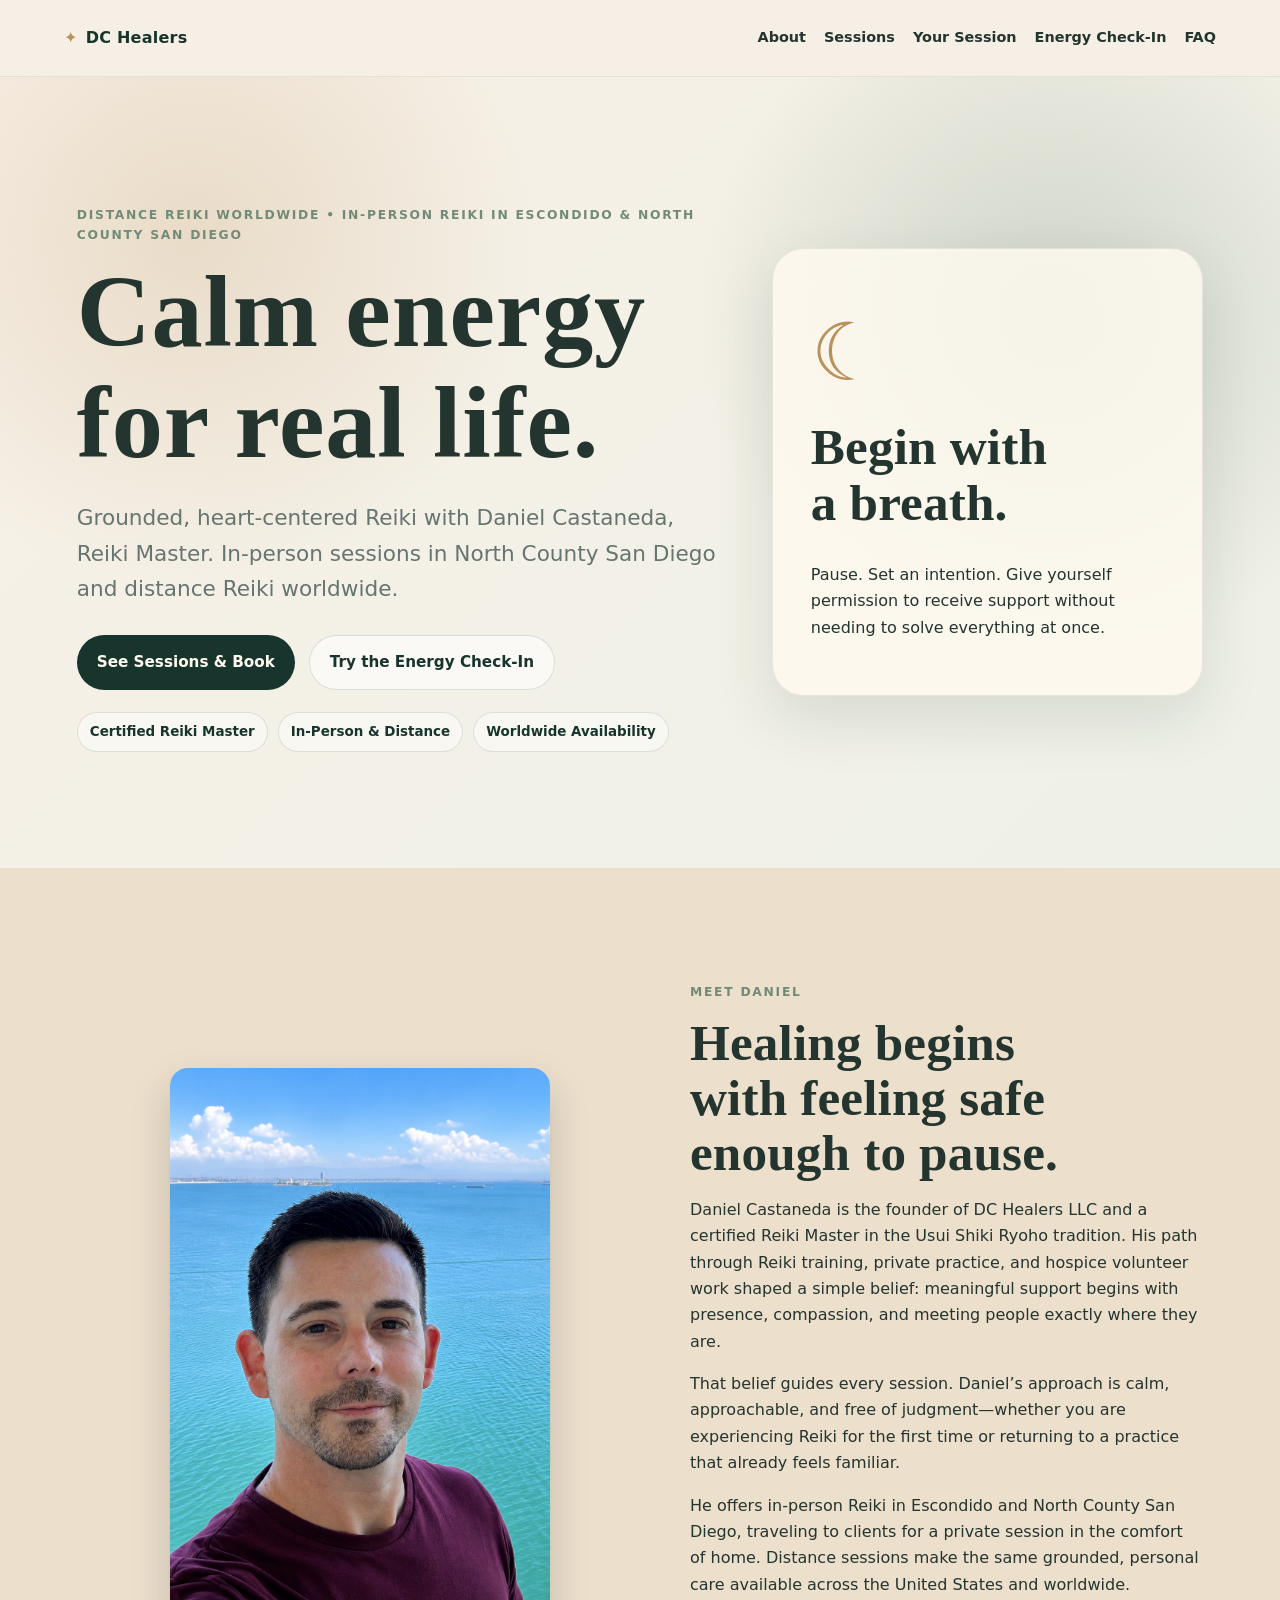
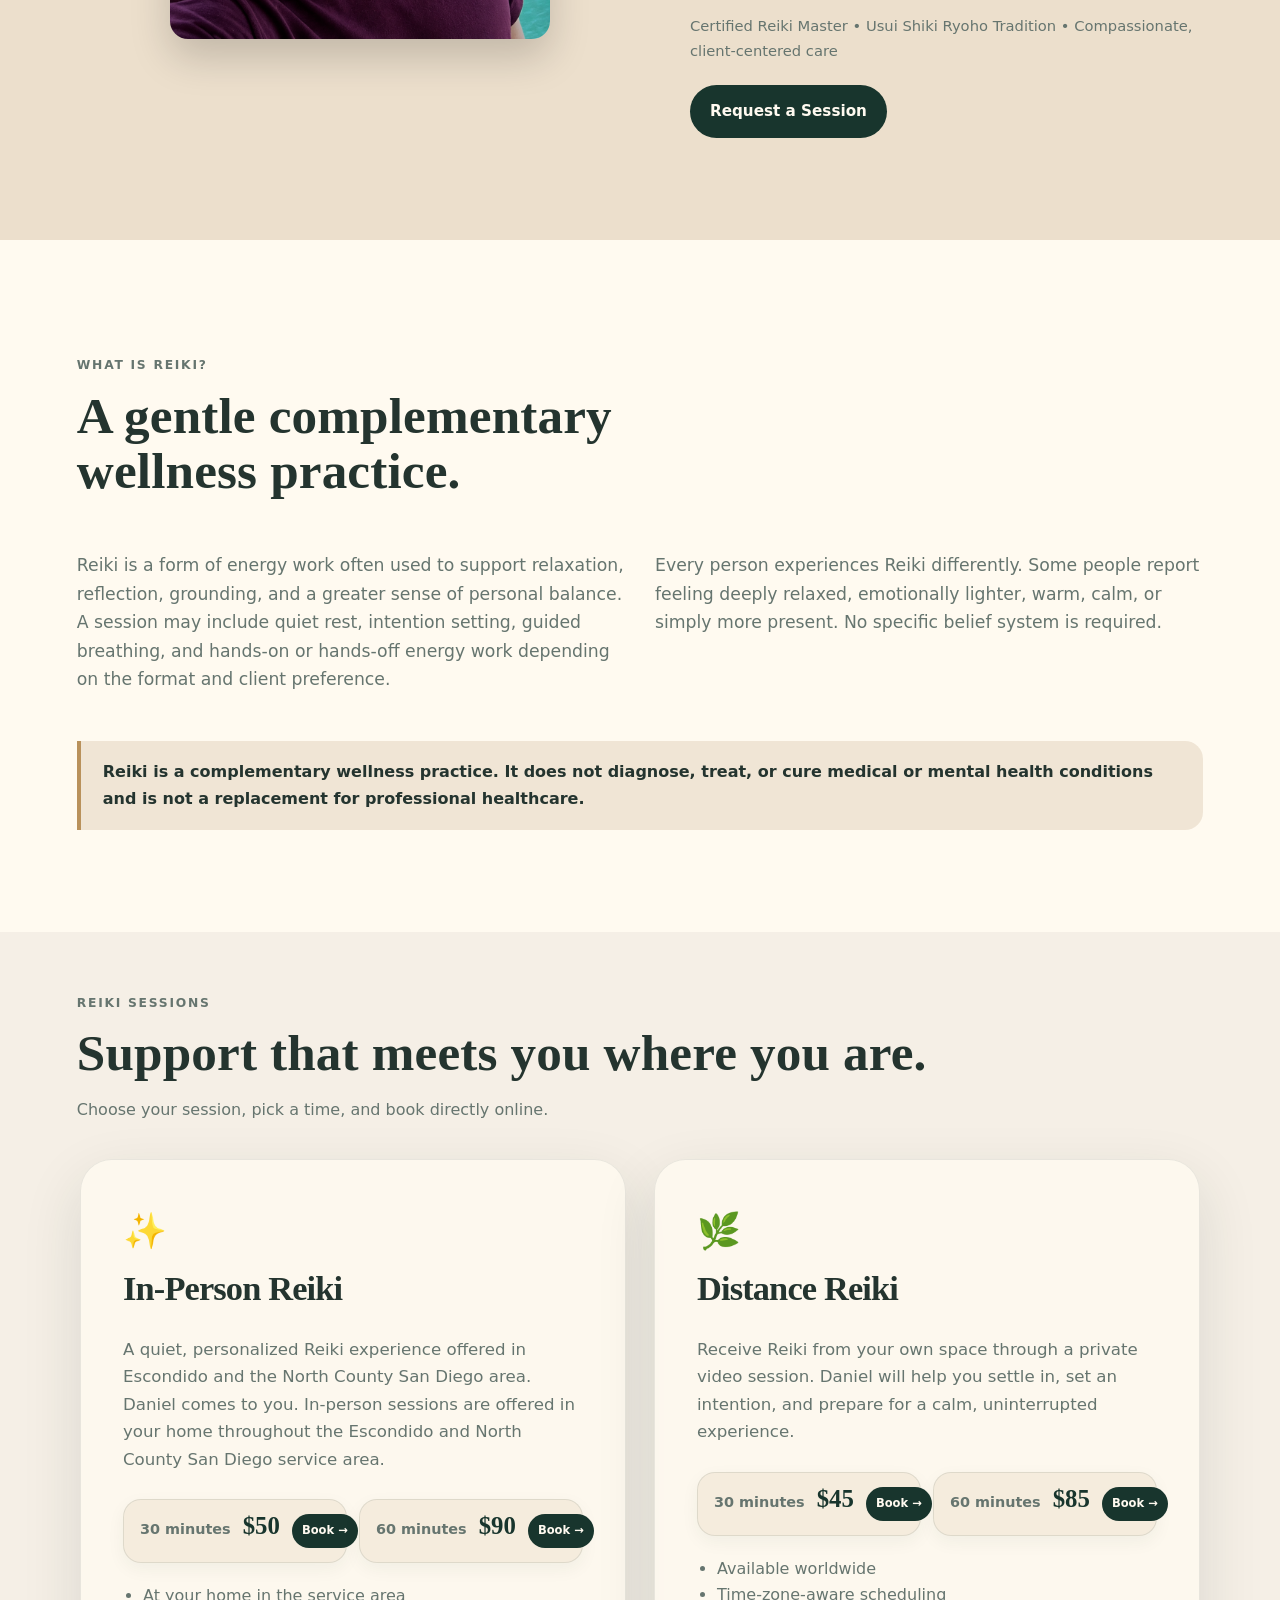
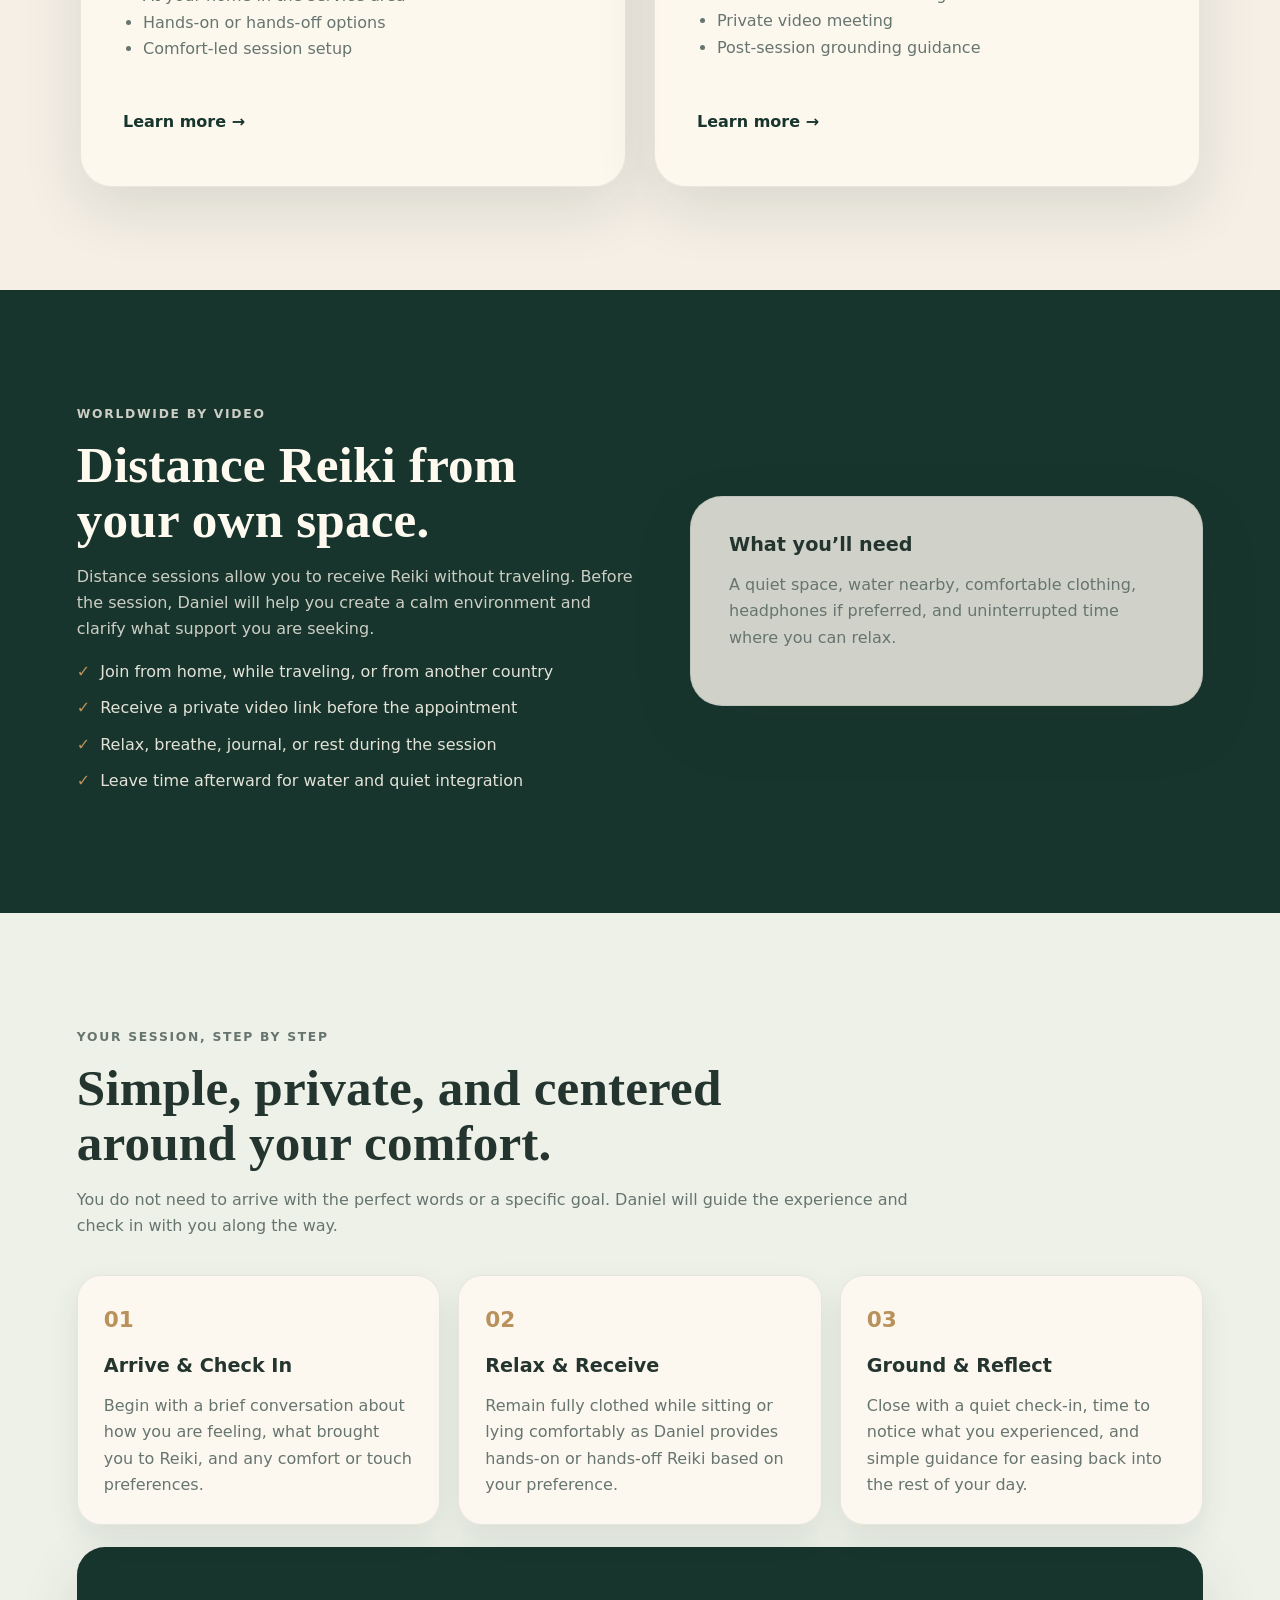
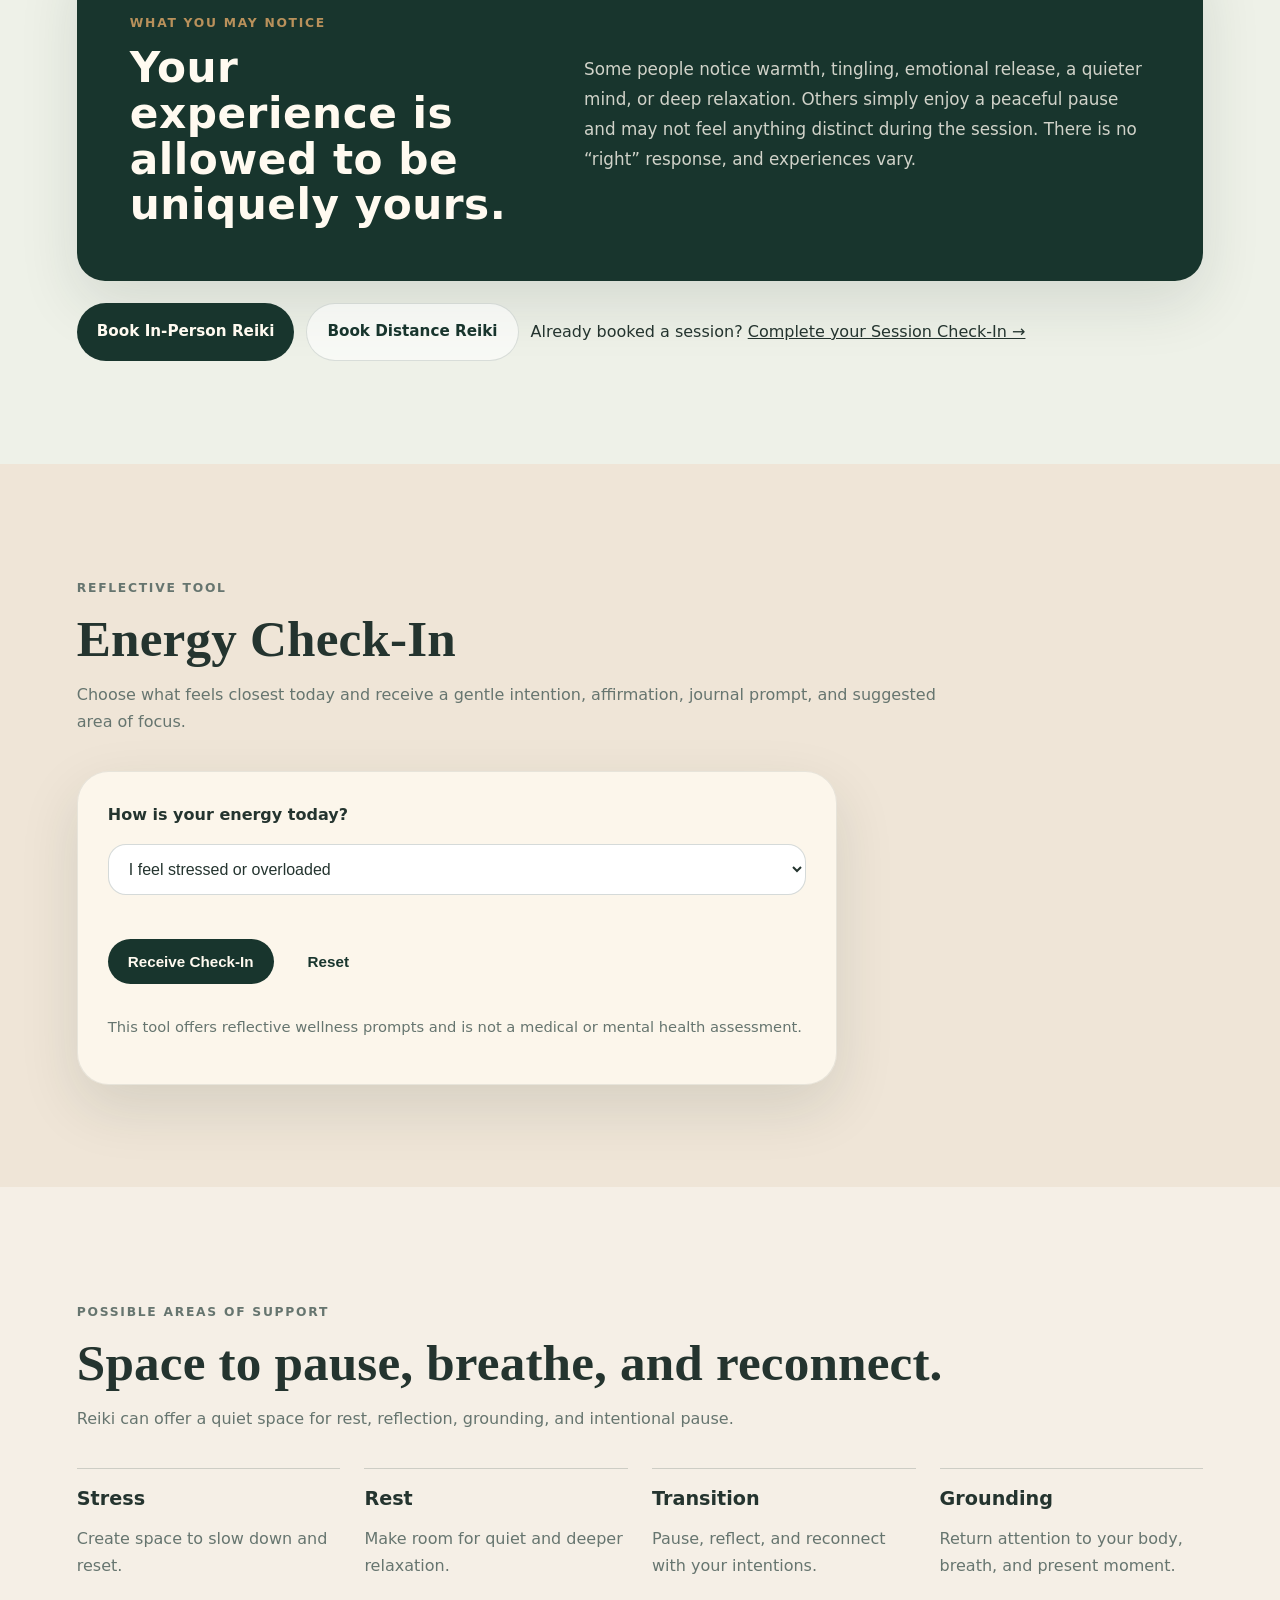
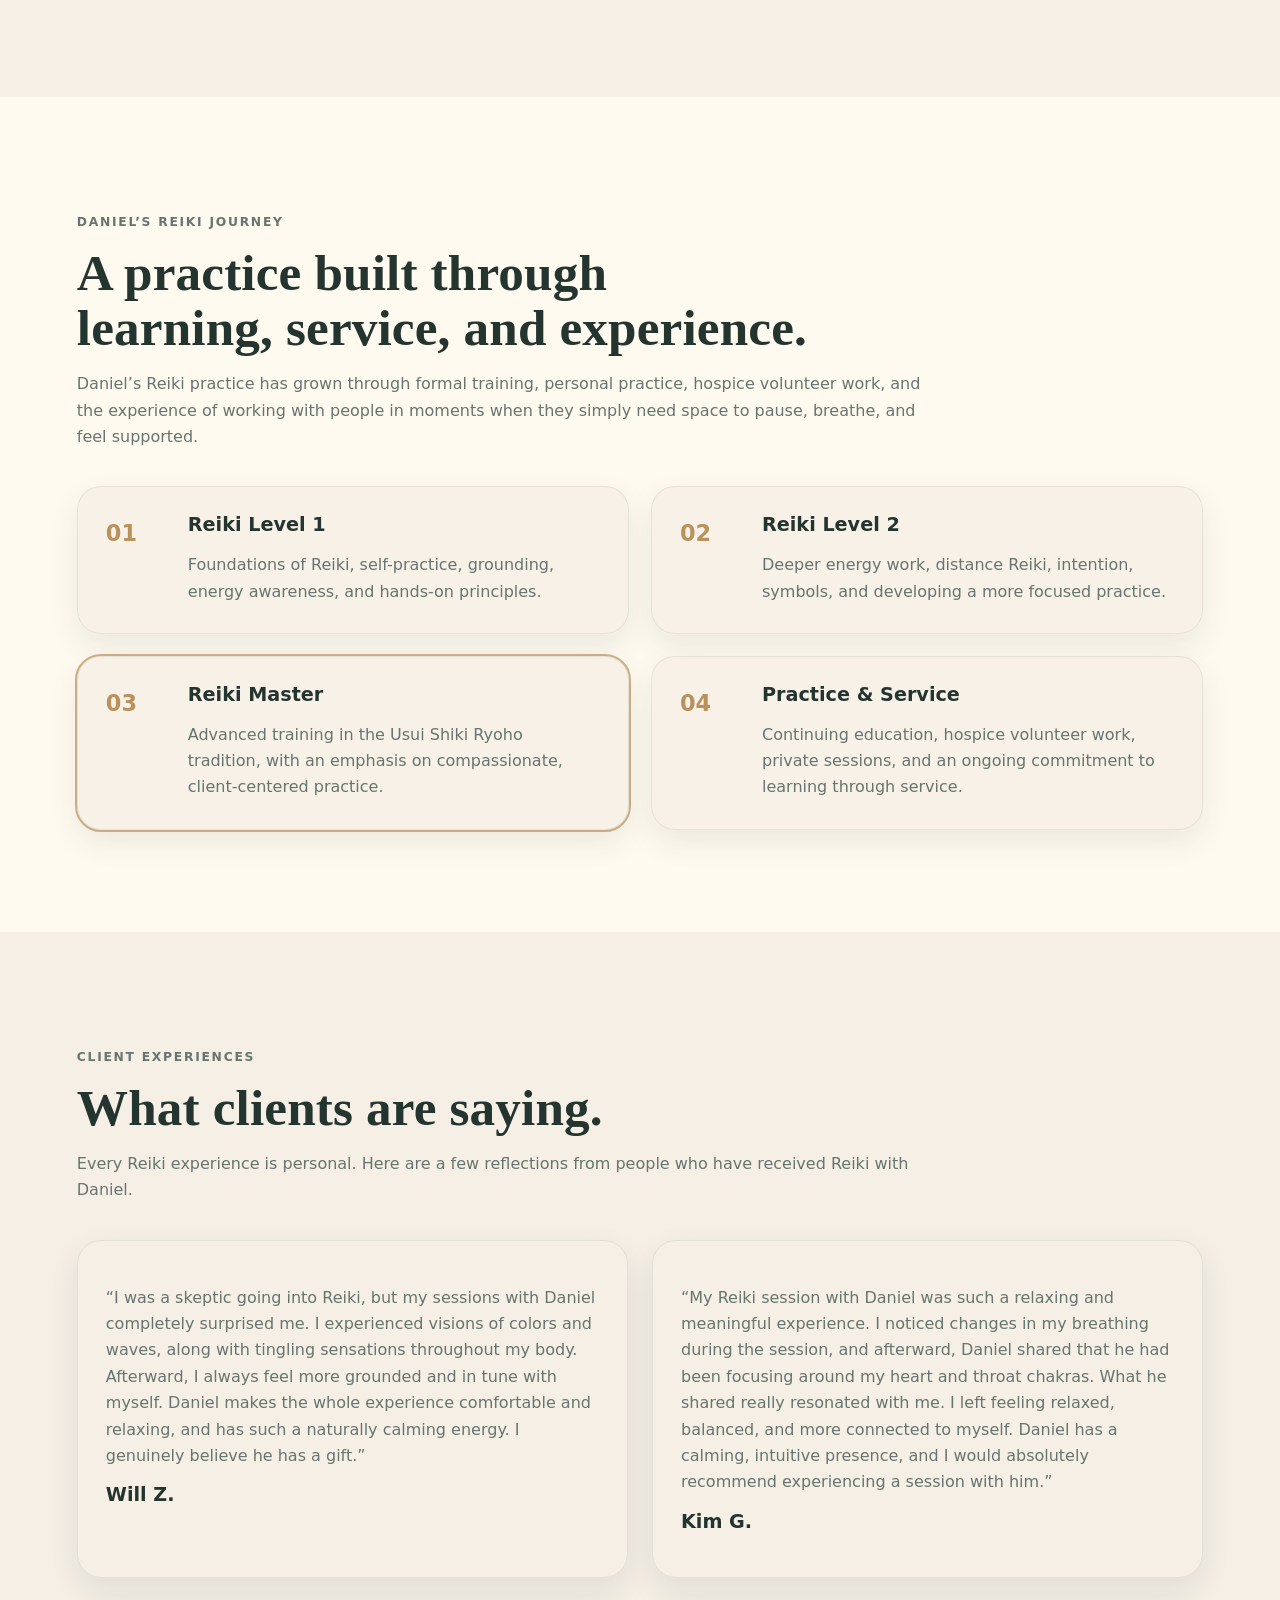
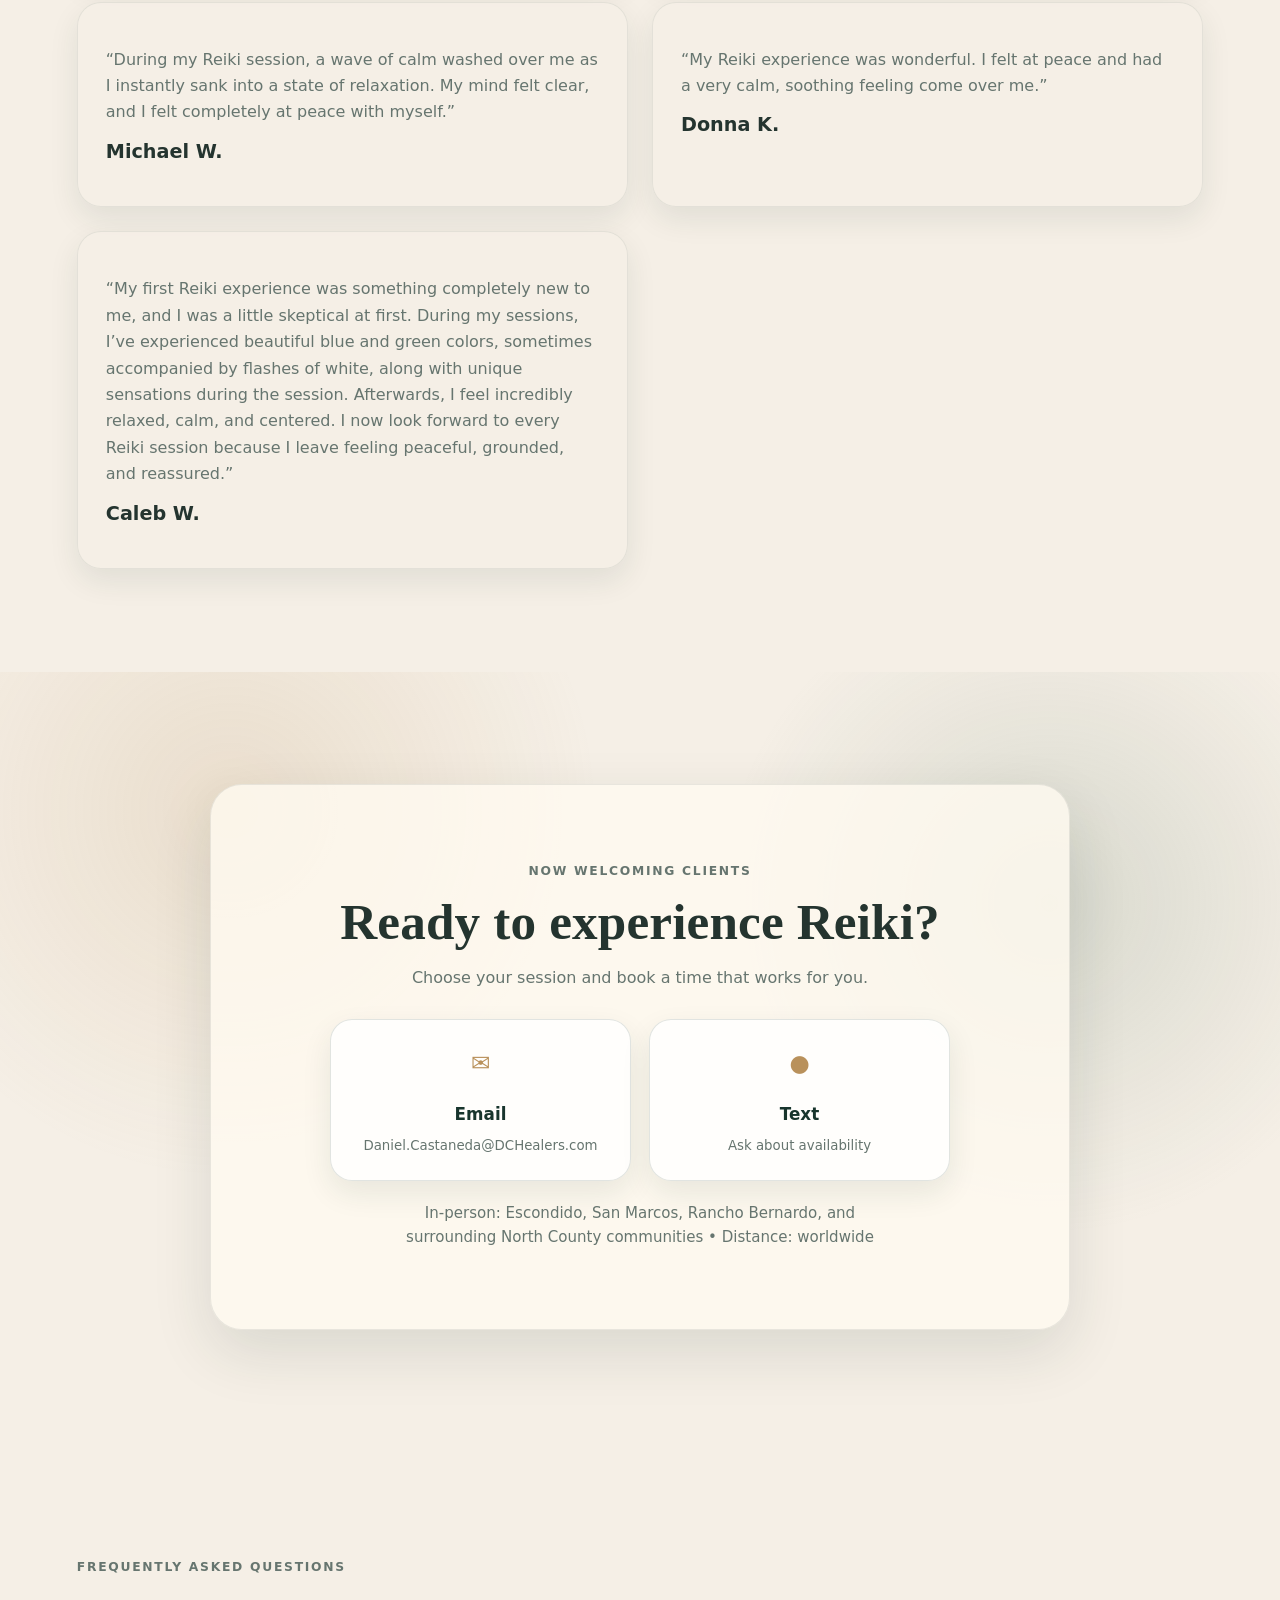
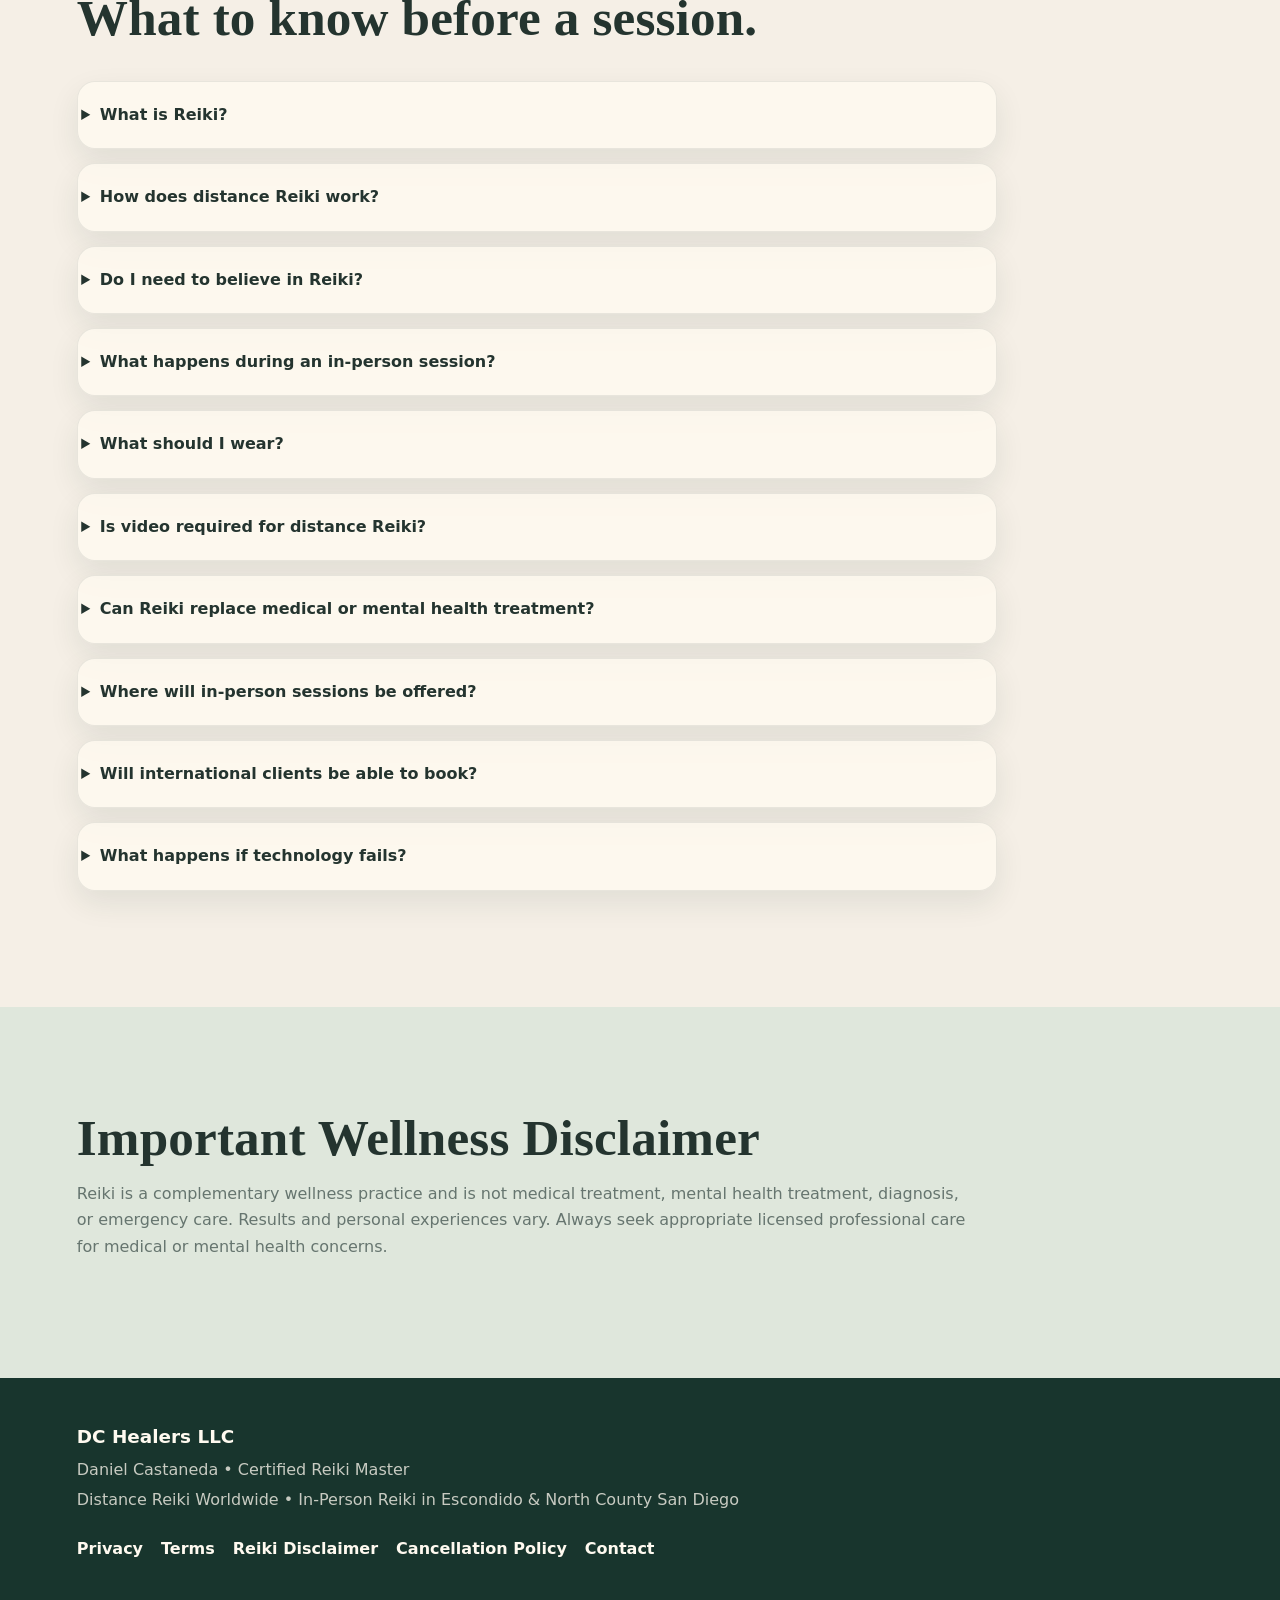
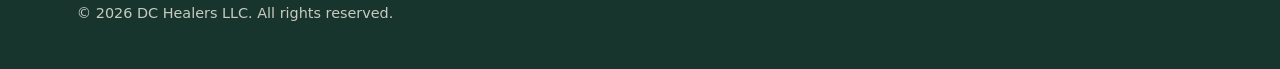
==== commit 6b5e917d: "Add files via upload" ====
--- a/index.html
+++ b/index.html
@@ -434,10 +434,10 @@
 
       <div class="pricing" aria-label="In-person Reiki pricing">
 <a class="price-option" aria-label="Book a 30-minute in-person Reiki session for $50" href="https://dchealers.setmore.com/services/925f6d6d-2204-4aef-9b80-2e35a79911d1">
-    <span>30 minutes · Book</span><strong>$50</strong>
+    <span>30 minutes</span><strong>$50</strong>
 </a>
 <a class="price-option" aria-label="Book a 60-minute in-person Reiki session for $90" href="https://dchealers.setmore.com/services/f63a6f7d-4ef3-407c-befd-6c2160d81c1b">
-    <span>60 minutes · Book</span><strong>$90</strong>
+    <span>60 minutes</span><strong>$90</strong>
 </a>
 </div>
       
@@ -460,10 +460,10 @@
 
    <div class="pricing" aria-label="Distance Reiki pricing">
     <a class="price-option" aria-label="Book a 30-minute distance Reiki session for $45" href="https://dchealers.setmore.com/services/4bc9ed78-75e5-4ed2-9249-a19fce938799">
-        <span>30 minutes · Book</span><strong>$45</strong>
+        <span>30 minutes</span><strong>$45</strong>
     </a>
     <a class="price-option" aria-label="Book a 60-minute distance Reiki session for $85" href="https://dchealers.setmore.com/services/111558bc-fed0-4663-94fb-ca4b347dedbd">
-        <span>60 minutes · Book</span><strong>$85</strong>
+        <span>60 minutes</span><strong>$85</strong>
     </a>
 </div>
 
--- a/style.css
+++ b/style.css
@@ -1082,16 +1082,81 @@
 }
 
 
-/* Booking clarity: pricing rows are direct booking links. */
+/* Polished booking tiles: duration + price + clear action, without browser link underlines. */
+.pricing {
+  display: grid;
+  grid-template-columns: repeat(2, minmax(0, 1fr));
+  gap: 10px;
+  margin-top: 22px;
+}
+
 .price-option {
-  position: relative;
-}
+  display: grid;
+  grid-template-columns: minmax(0, 1fr) auto auto;
+  align-items: center;
+  gap: 9px;
+  min-height: 62px;
+  padding: 10px 11px 10px 14px;
+  border: 1px solid rgba(24,53,45,.12);
+  border-radius: 18px;
+  background: rgba(231,216,195,.42);
+  color: var(--deep);
+  text-decoration: none;
+  box-shadow: 0 6px 18px rgba(24,53,45,.05);
+  transition: transform .18s ease, box-shadow .18s ease, background-color .18s ease;
+}
+
+.price-option:hover {
+  transform: translateY(-2px);
+  background: rgba(231,216,195,.68);
+  box-shadow: var(--small-shadow);
+}
+
+.price-option:focus-visible {
+  outline: 3px solid rgba(185,145,91,.85);
+  outline-offset: 3px;
+}
+
+.price-option span {
+  font-size: .86rem;
+  line-height: 1.15;
+  font-weight: 800;
+  text-decoration: none;
+  white-space: nowrap;
+}
+
+.price-option strong {
+  font-family: Georgia, "Times New Roman", serif;
+  font-size: 1.42rem;
+  line-height: 1;
+  white-space: nowrap;
+  text-decoration: none;
+}
+
 .price-option::after {
-  content: "Book →";
-  font-size: 0.78rem;
-  font-weight: 700;
-  opacity: 0.72;
-  margin-left: auto;
-  padding-left: 10px;
+  content: "Book  →";
+  display: inline-flex;
+  align-items: center;
+  justify-content: center;
+  min-height: 34px;
+  padding: 0 10px;
+  border-radius: 999px;
+  background: var(--deep);
+  color: var(--cream);
+  font-size: .72rem;
+  line-height: 1;
+  font-weight: 900;
   white-space: nowrap;
-}
+  text-decoration: none;
+}
+
+.price-option:hover::after {
+  background: var(--gold);
+  color: var(--deep);
+}
+
+@media (max-width: 700px) {
+  .pricing {
+    grid-template-columns: 1fr;
+  }
+}
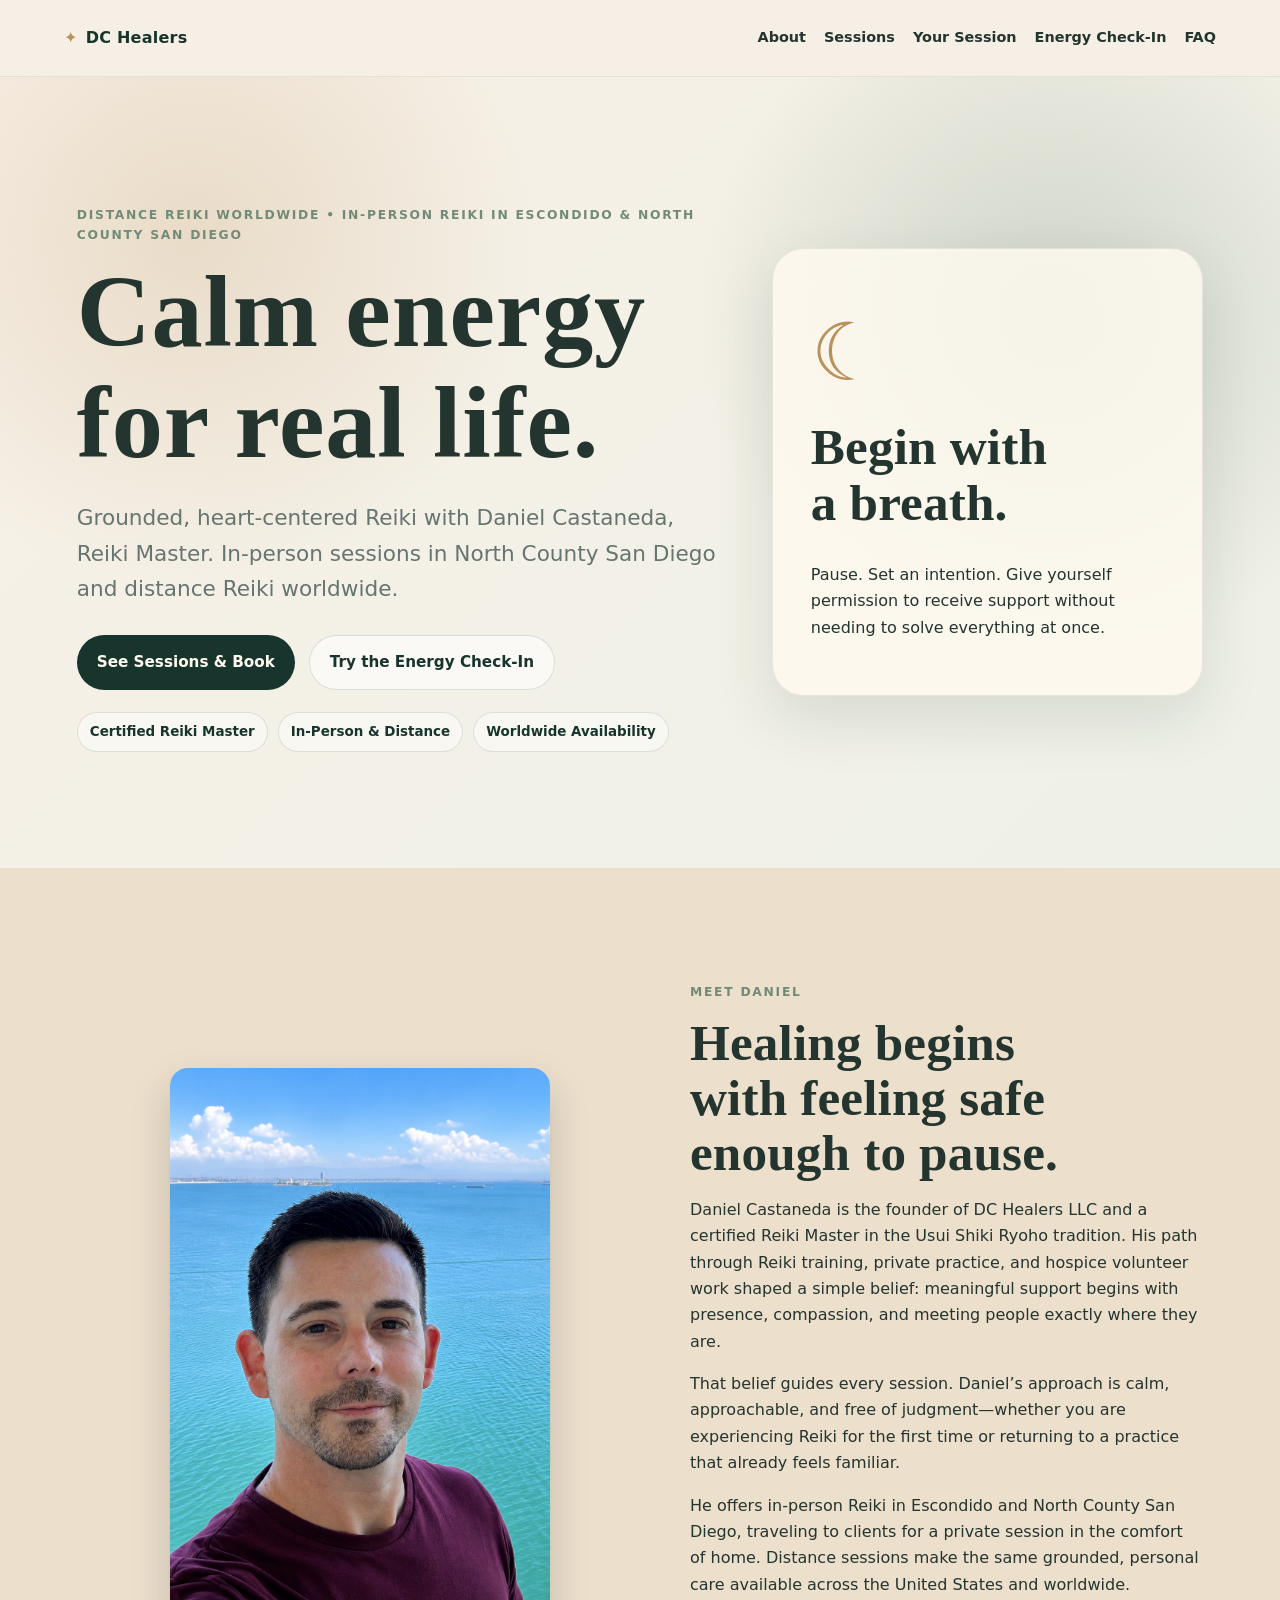
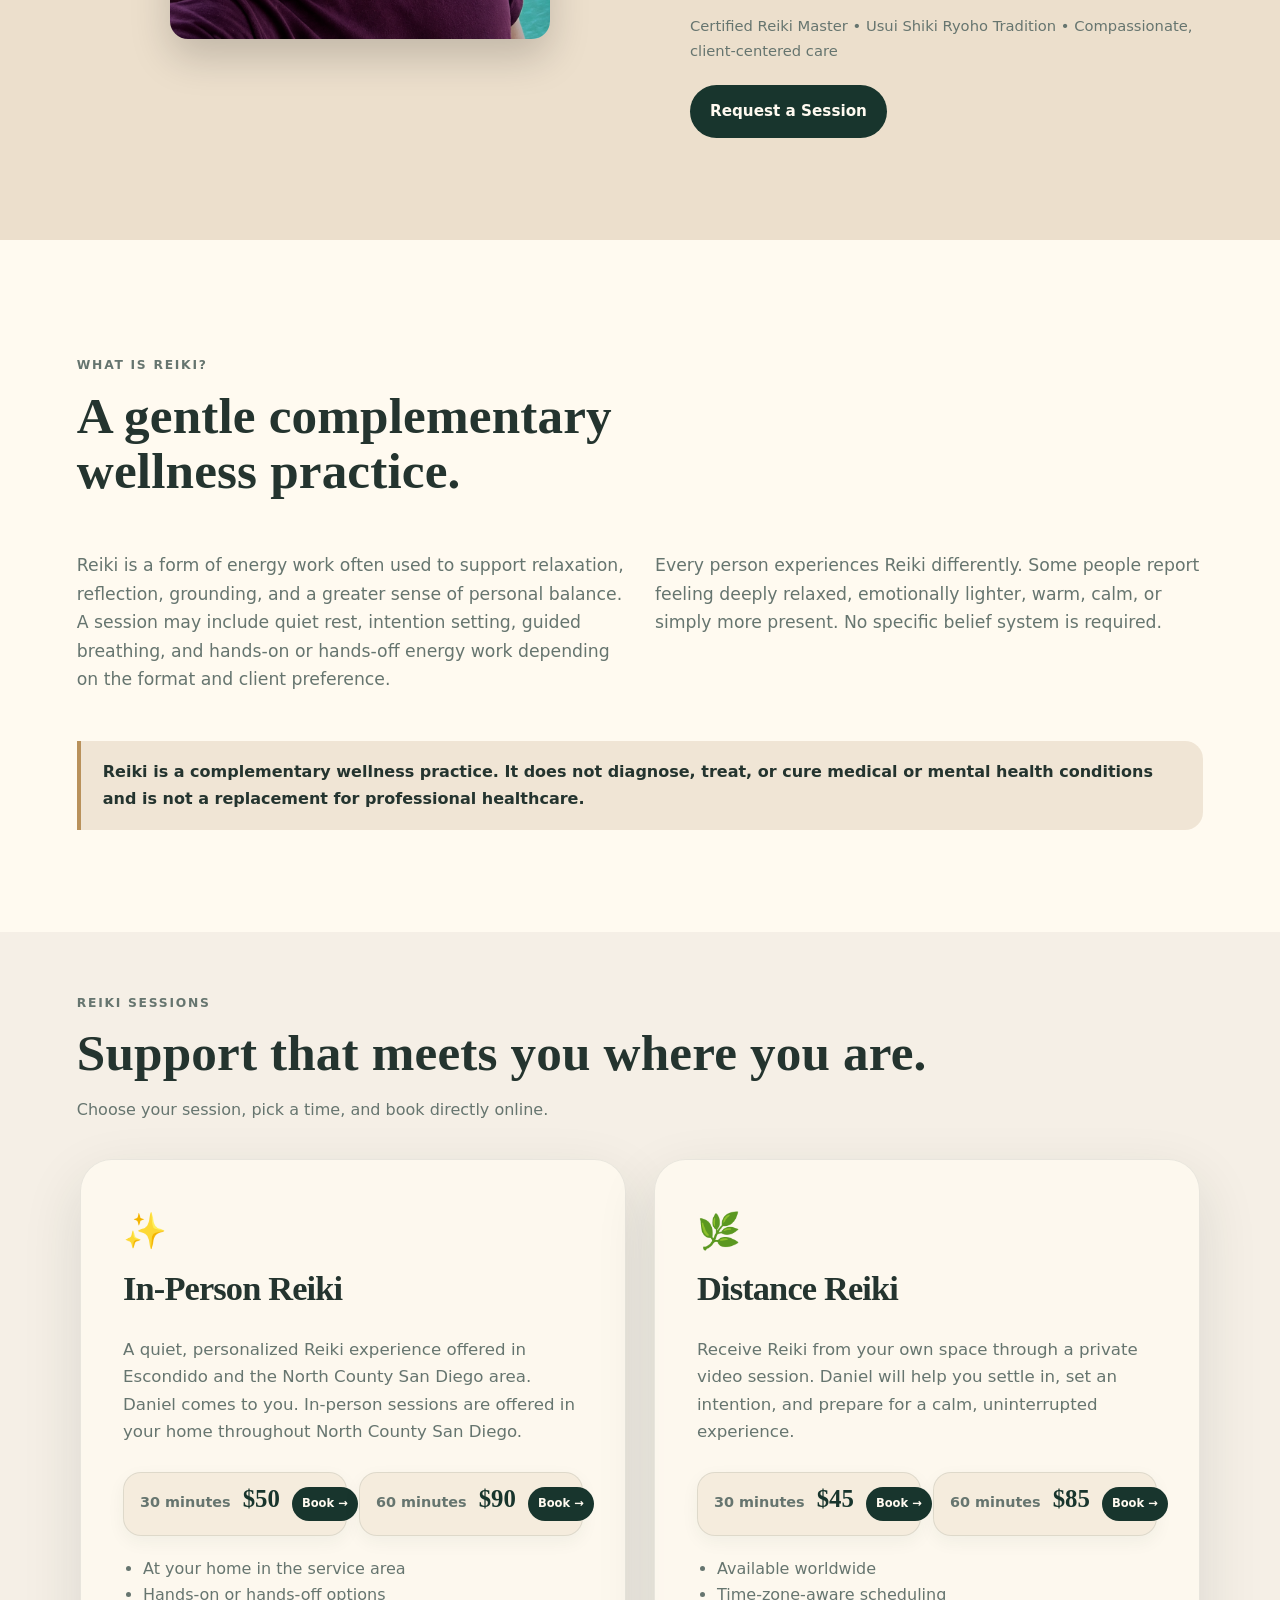
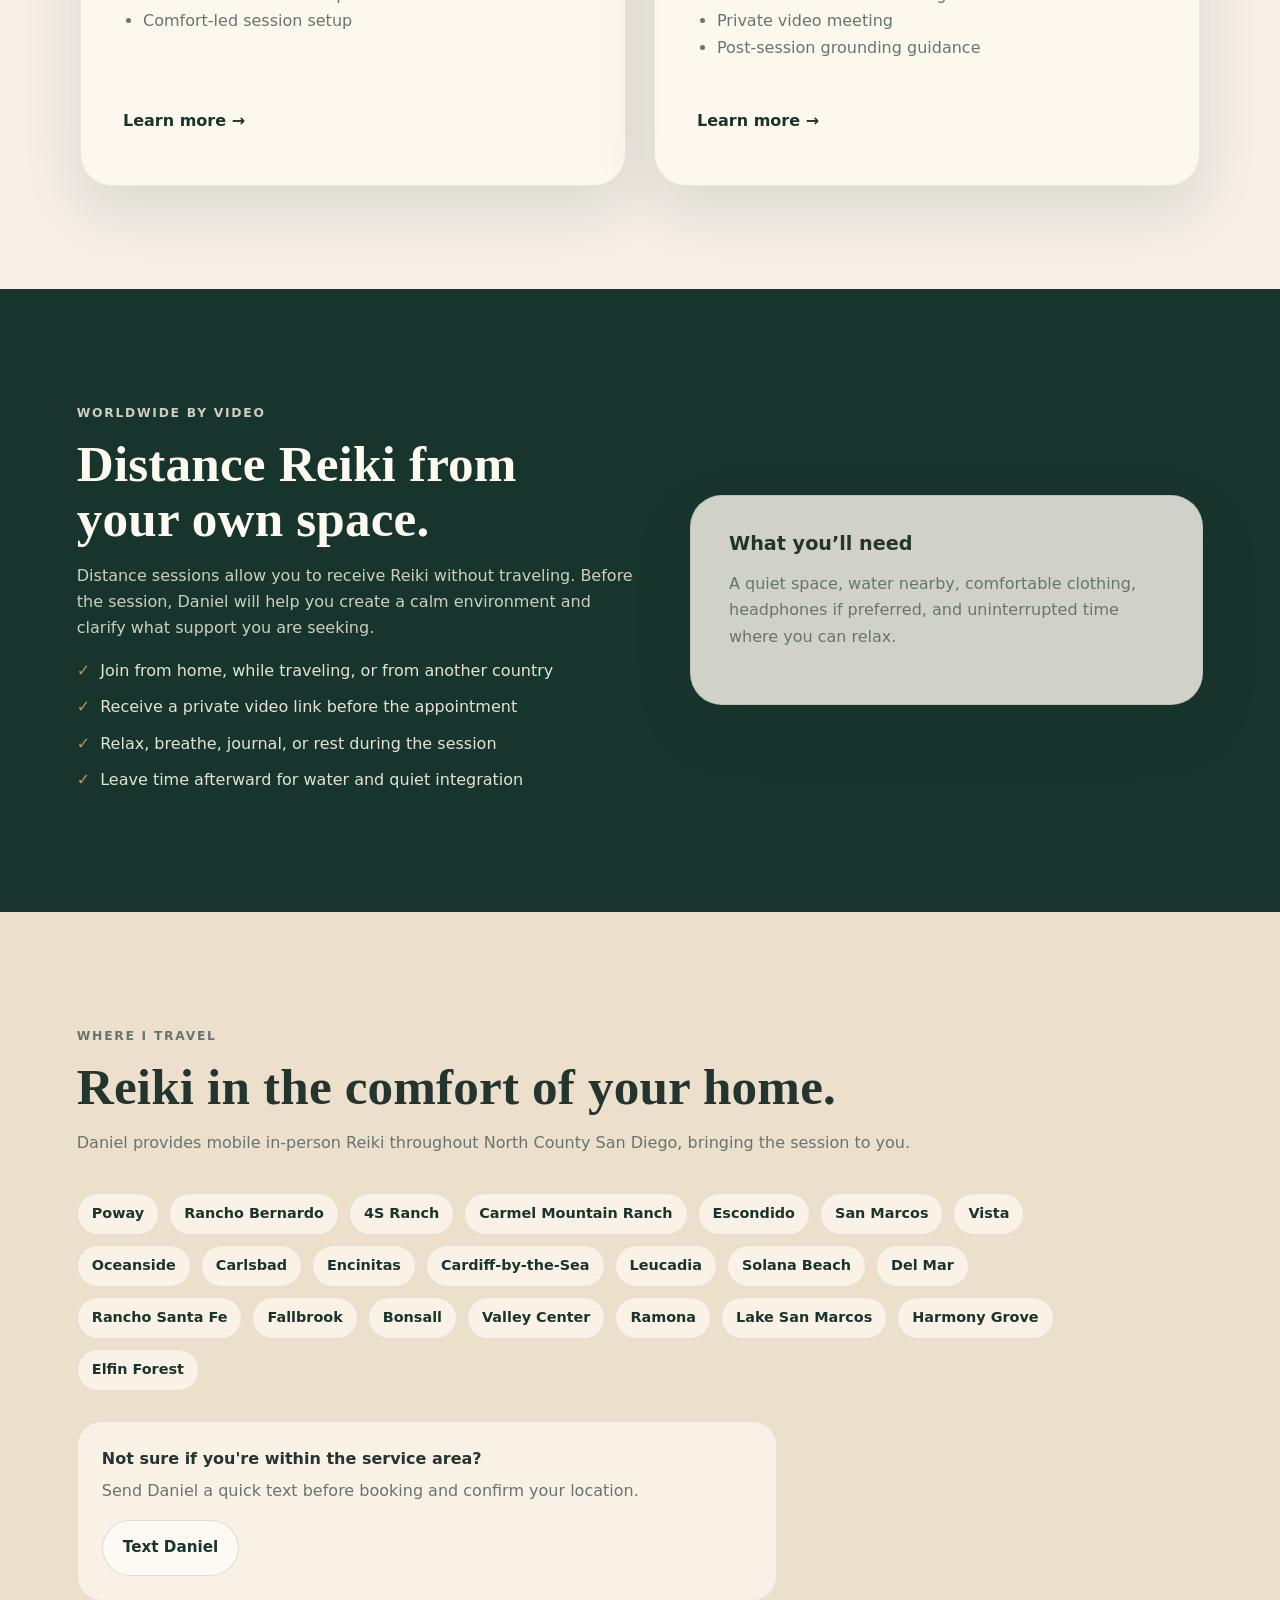
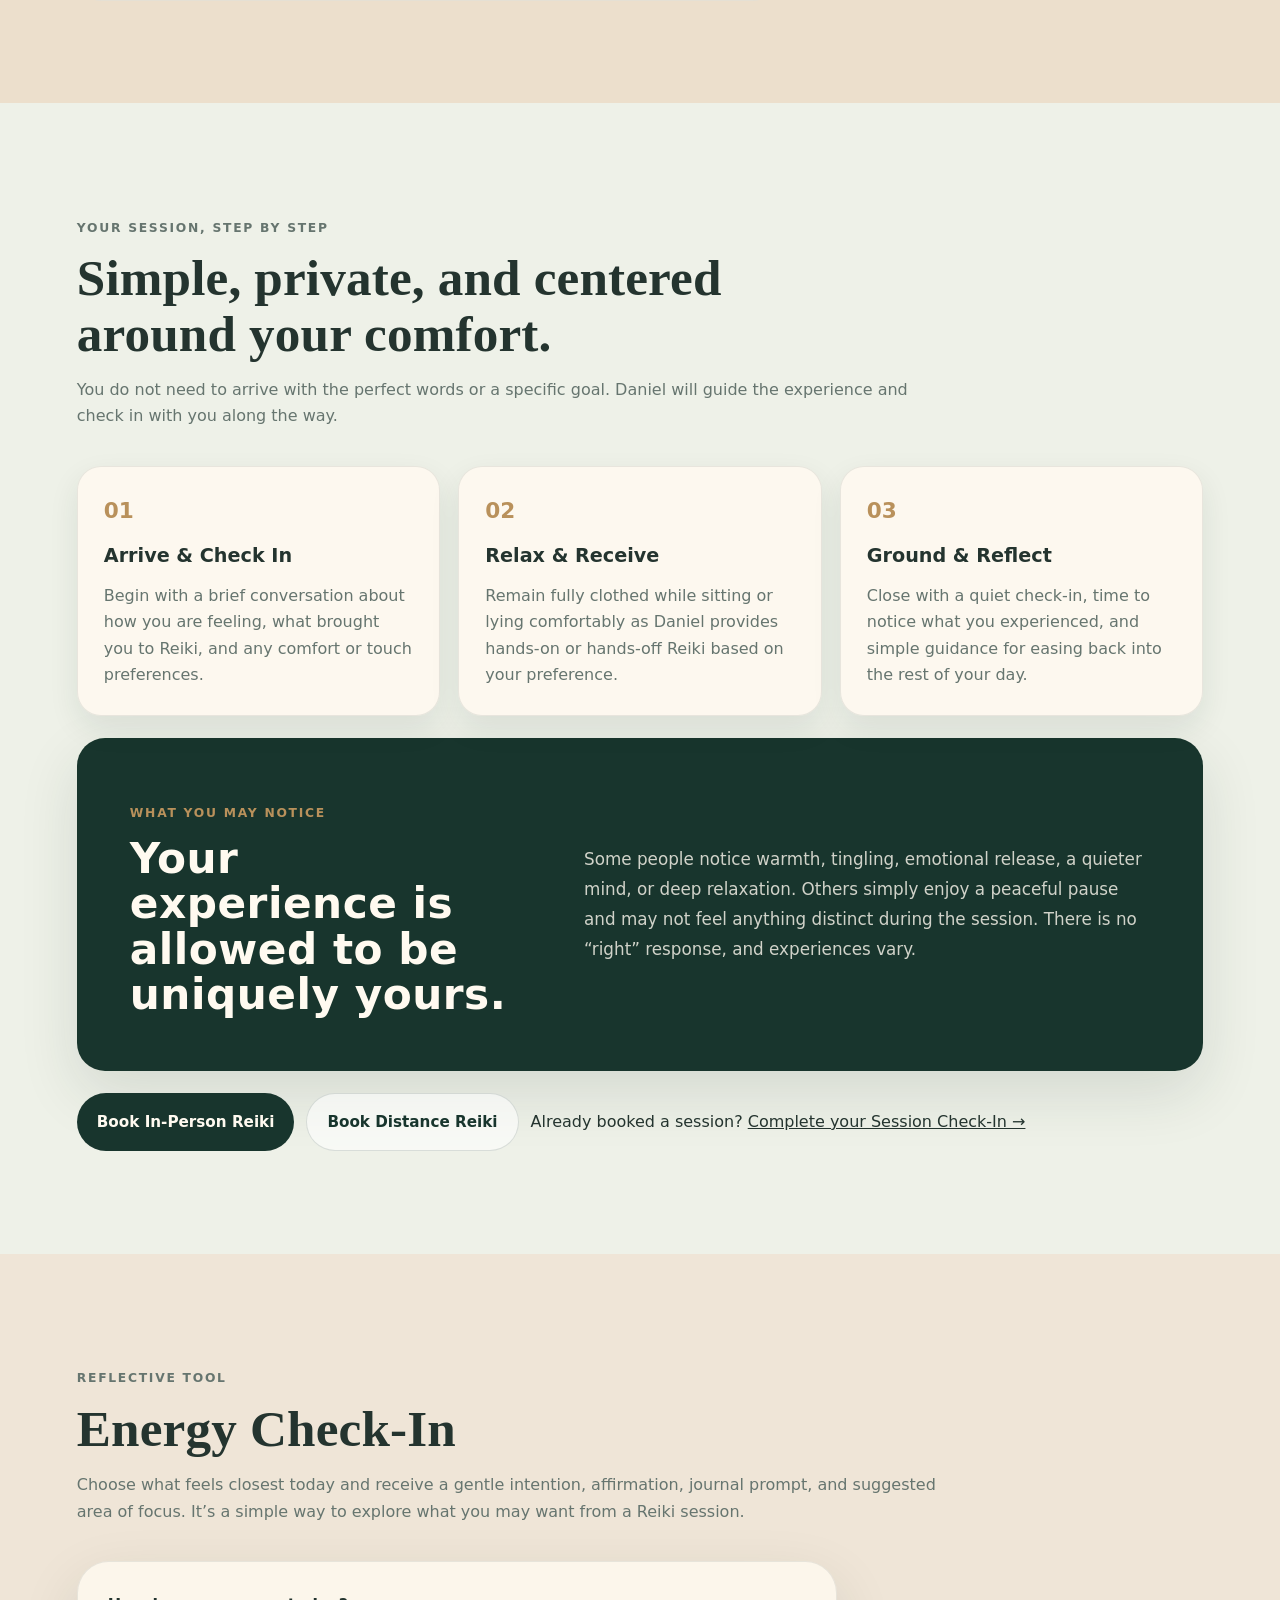
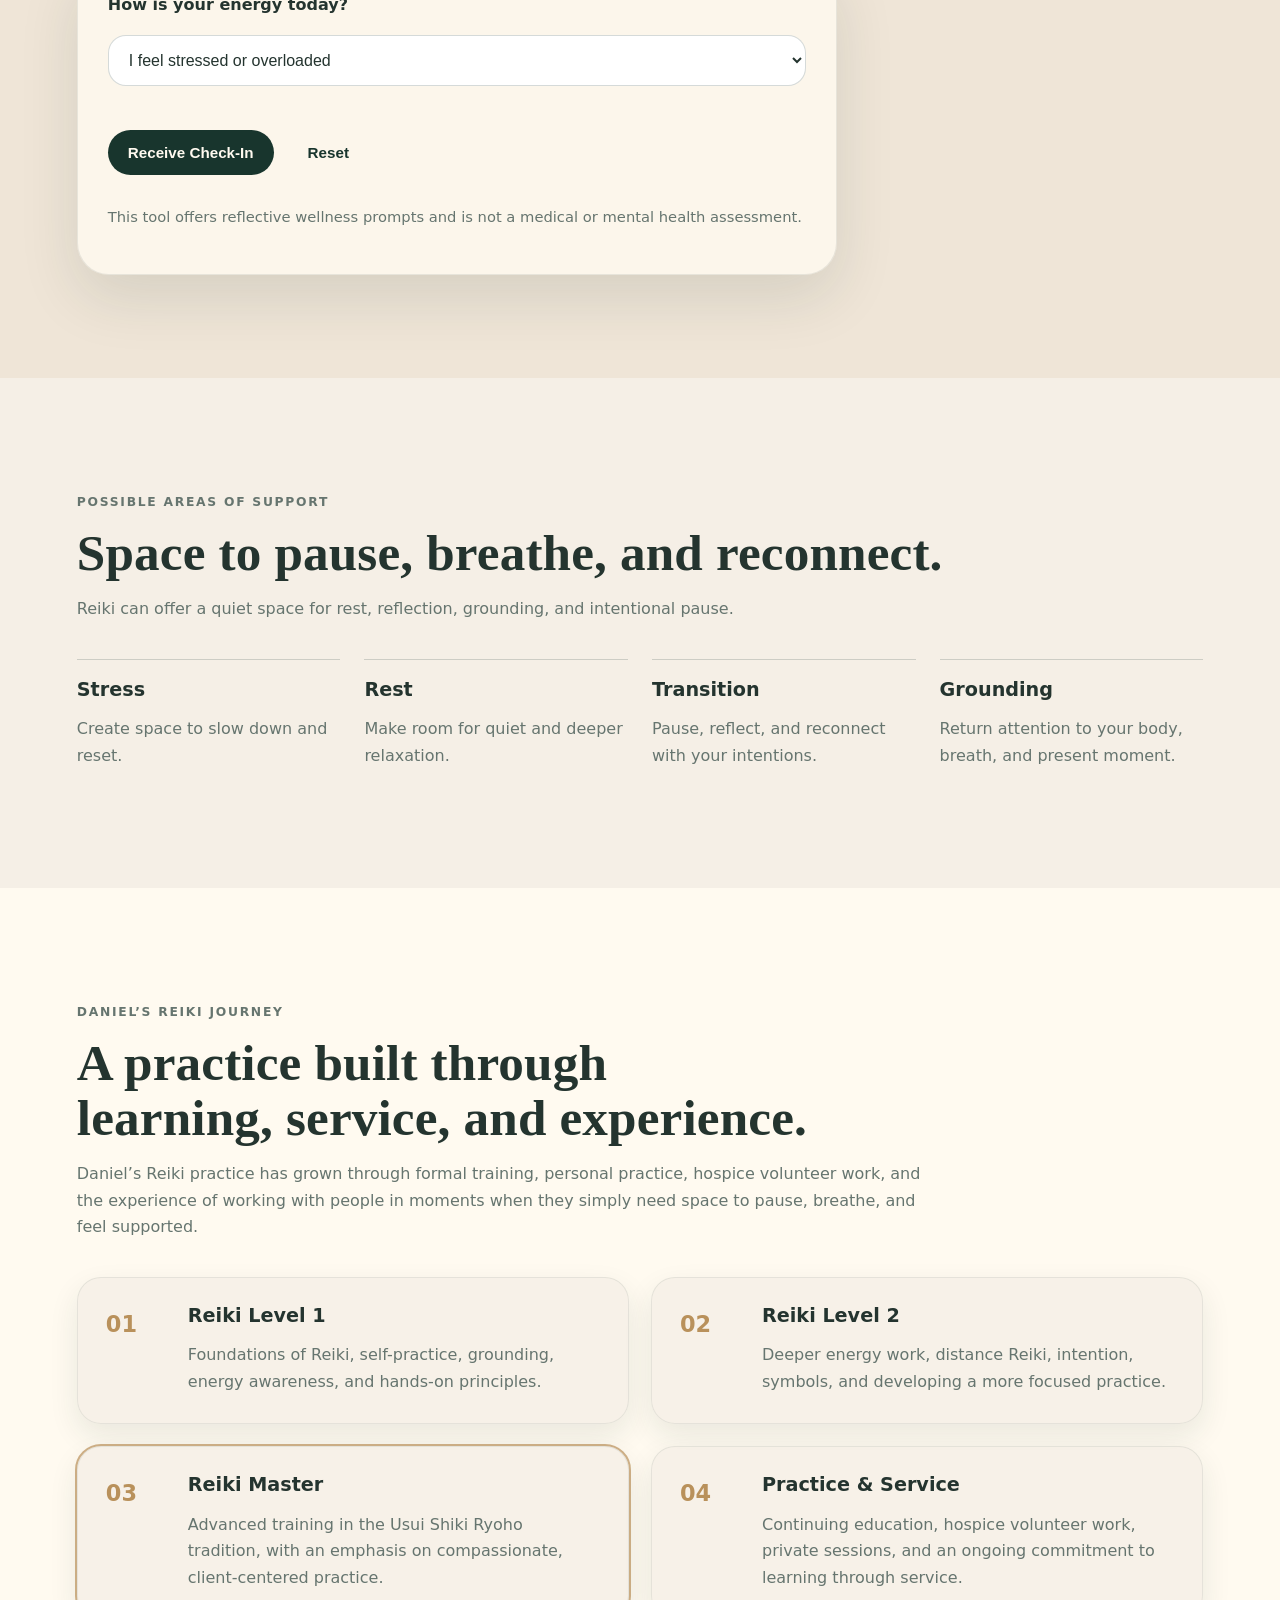
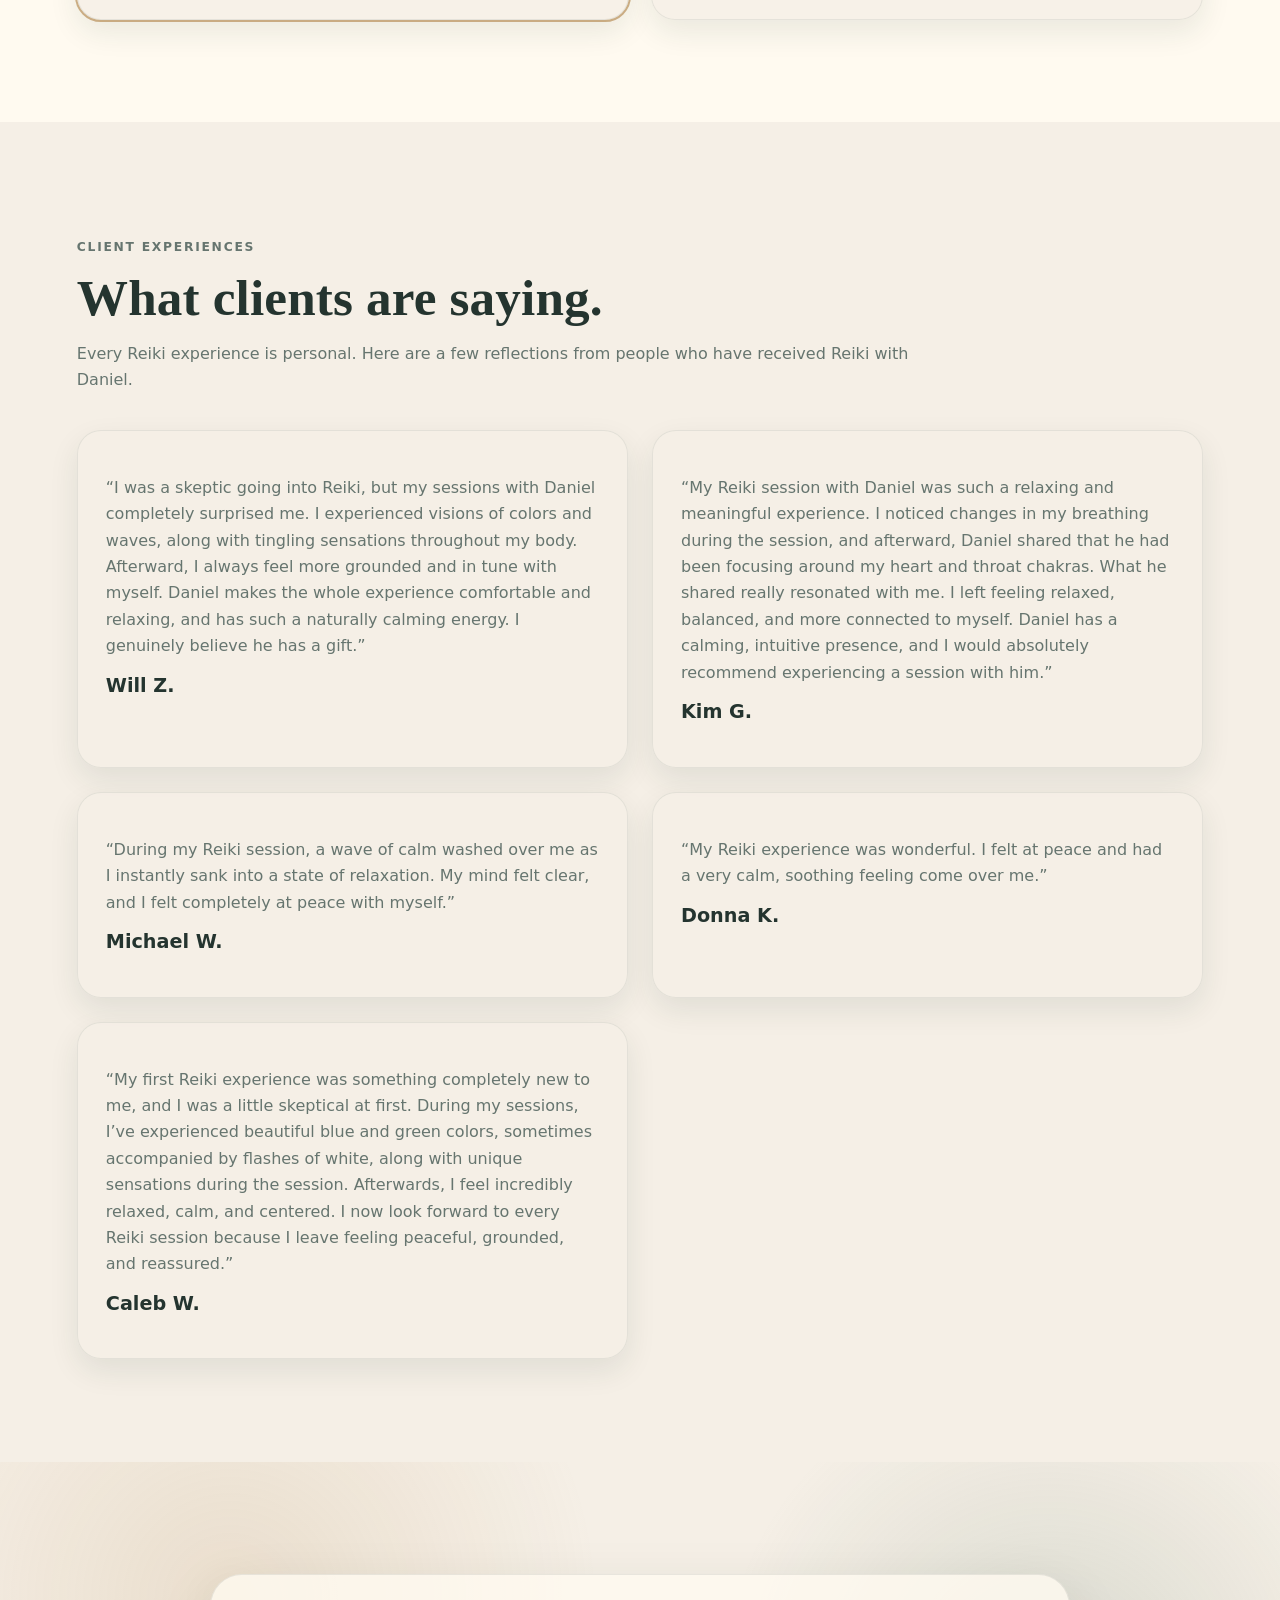
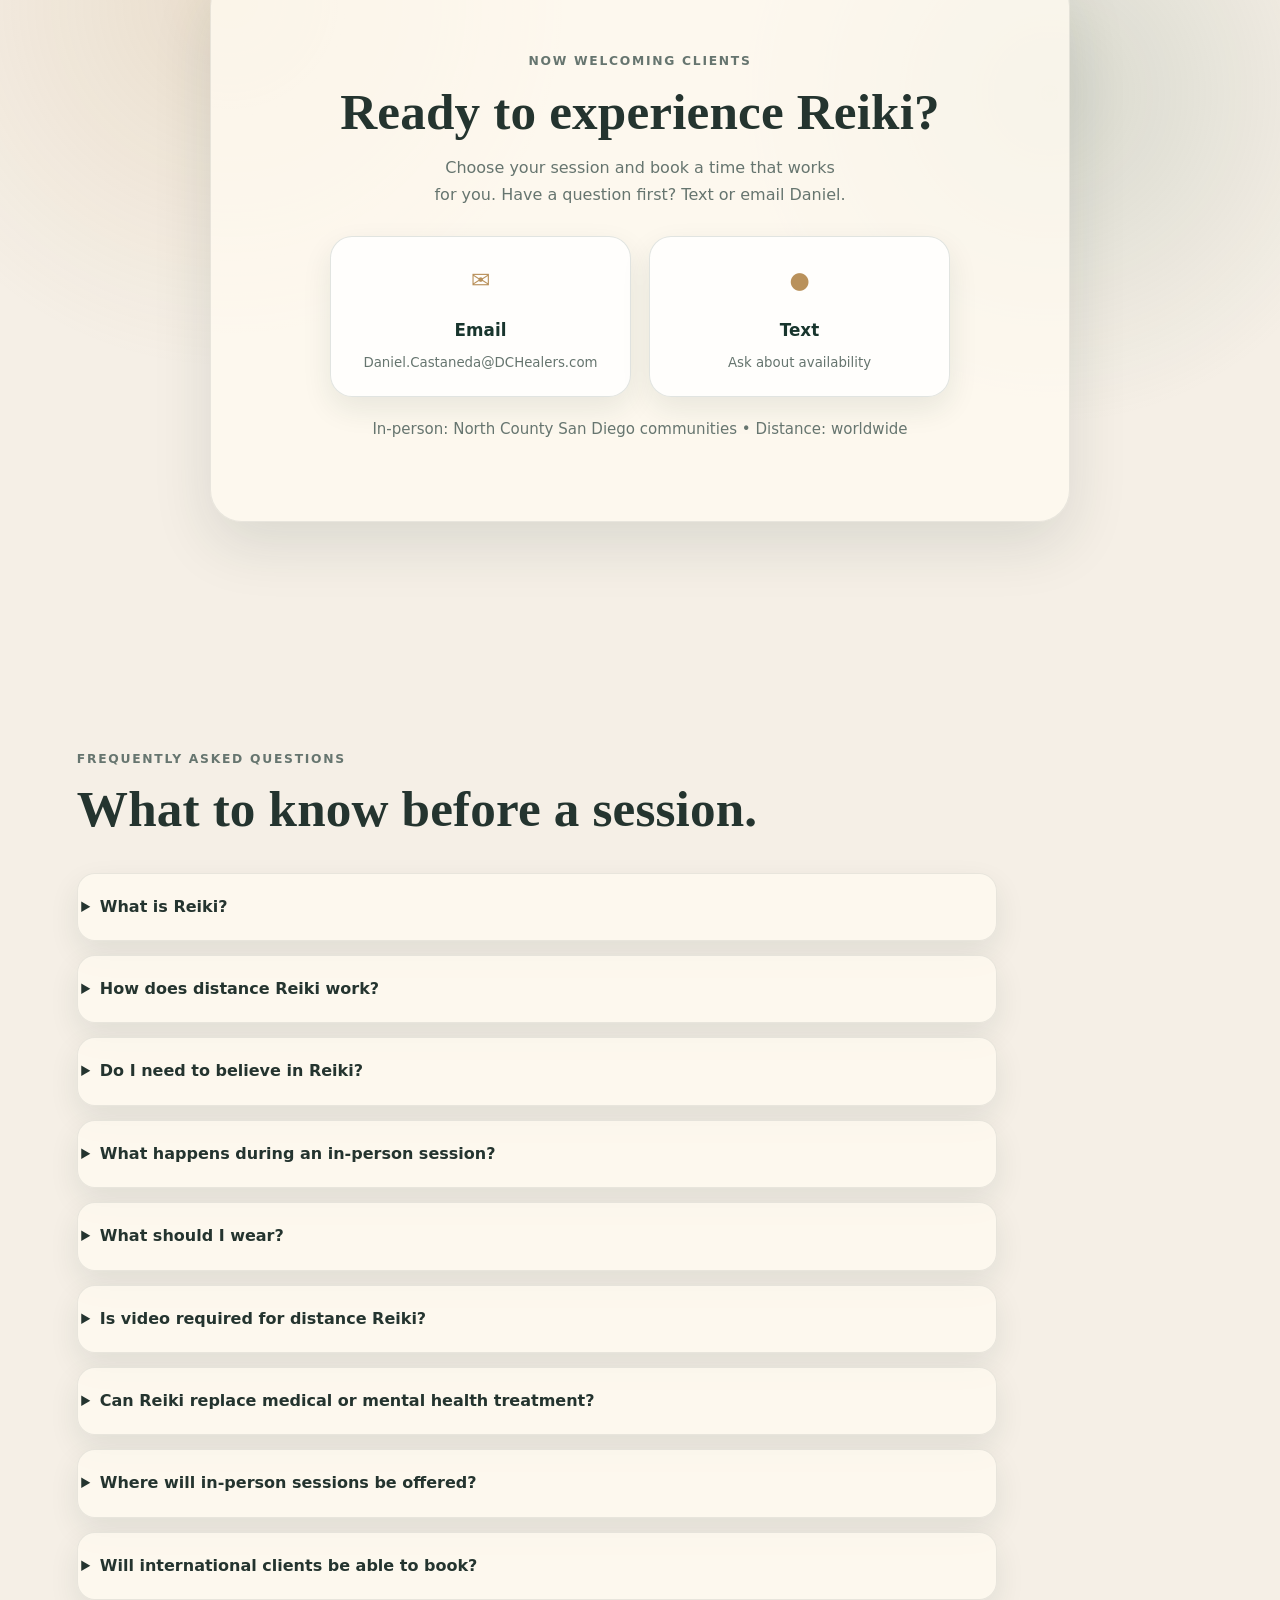
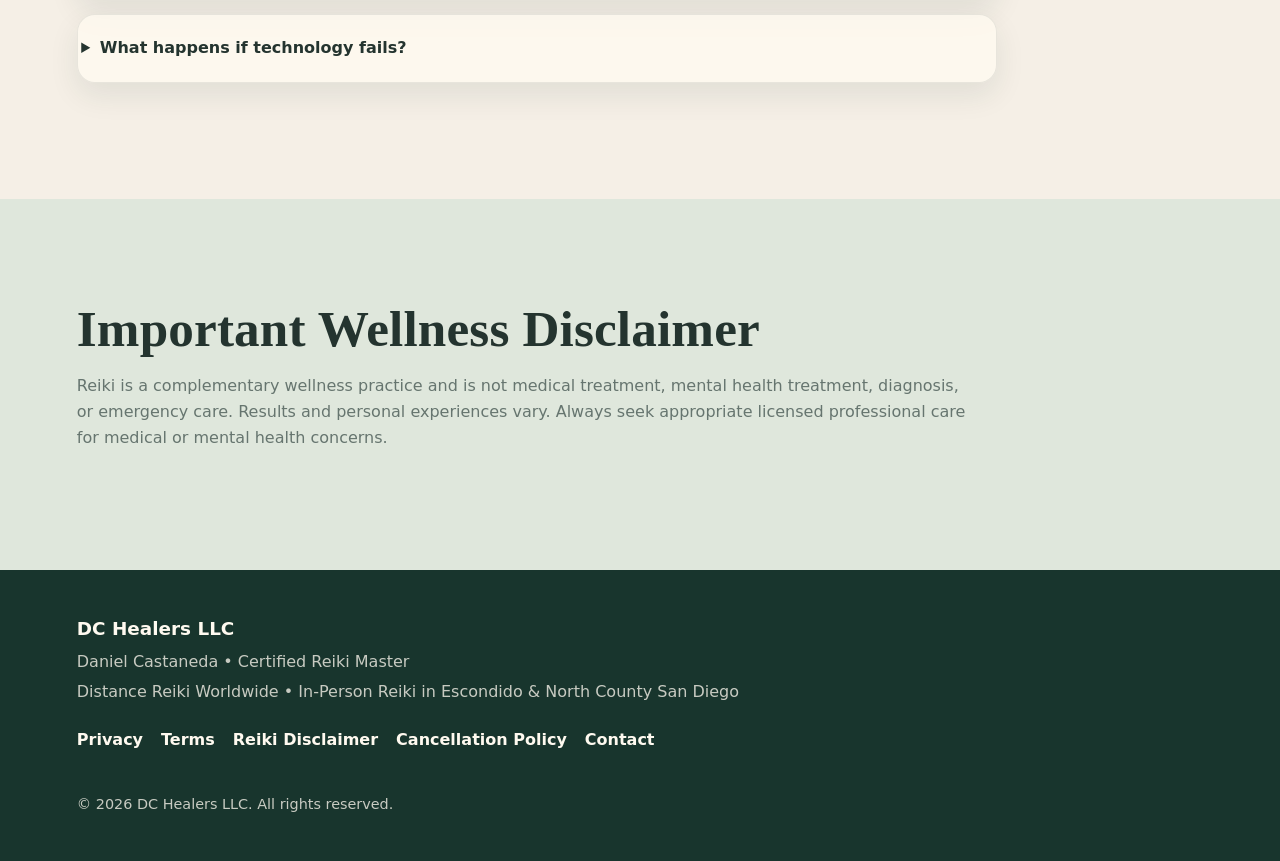
==== commit 48dadb1e: "Add files via upload" ====
--- a/index.html
+++ b/index.html
@@ -430,7 +430,7 @@
     <article class="card session-card">
       <span class="icon">✨</span>
       <h3>In-Person Reiki</h3>
-      <p>A quiet, personalized Reiki experience offered in Escondido and the North County San Diego area. Daniel comes to you. In-person sessions are offered in your home throughout the Escondido and North County San Diego service area.</p>
+      <p>A quiet, personalized Reiki experience offered in Escondido and the North County San Diego area. Daniel comes to you. In-person sessions are offered in your home throughout North County San Diego.</p>
 
       <div class="pricing" aria-label="In-person Reiki pricing">
 <a class="price-option" aria-label="Book a 30-minute in-person Reiki session for $50" href="https://dchealers.setmore.com/services/925f6d6d-2204-4aef-9b80-2e35a79911d1">
@@ -501,6 +501,45 @@
   </div>
 </section>
 
+<section class="section service-area-section" id="service-area">
+  <div class="section-heading">
+    <p class="eyebrow">Where I Travel</p>
+    <h2>Reiki in the comfort of your home.</h2>
+    <p>Daniel provides mobile in-person Reiki throughout North County San Diego, bringing the session to you.</p>
+  </div>
+
+  <div class="service-area-list" aria-label="North County San Diego service area">
+    <span>Poway</span>
+    <span>Rancho Bernardo</span>
+    <span>4S Ranch</span>
+    <span>Carmel Mountain Ranch</span>
+    <span>Escondido</span>
+    <span>San Marcos</span>
+    <span>Vista</span>
+    <span>Oceanside</span>
+    <span>Carlsbad</span>
+    <span>Encinitas</span>
+    <span>Cardiff-by-the-Sea</span>
+    <span>Leucadia</span>
+    <span>Solana Beach</span>
+    <span>Del Mar</span>
+    <span>Rancho Santa Fe</span>
+    <span>Fallbrook</span>
+    <span>Bonsall</span>
+    <span>Valley Center</span>
+    <span>Ramona</span>
+    <span>Lake San Marcos</span>
+    <span>Harmony Grove</span>
+    <span>Elfin Forest</span>
+  </div>
+
+  <div class="service-area-note">
+    <strong>Not sure if you're within the service area?</strong>
+    <p>Send Daniel a quick text before booking and confirm your location.</p>
+    <a class="button ghost" href="sms:+16197279824">Text Daniel</a>
+  </div>
+</section>
+
 <section id="process" class="section process-section session-steps-section">
   <div class="section-heading">
     <p class="eyebrow">Your Session, Step by Step</p>
@@ -530,7 +569,7 @@
   <div class="section-heading">
     <p class="eyebrow">Reflective Tool</p>
     <h2>Energy Check-In</h2>
-    <p>Choose what feels closest today and receive a gentle intention, affirmation, journal prompt, and suggested area of focus.</p>
+    <p>Choose what feels closest today and receive a gentle intention, affirmation, journal prompt, and suggested area of focus. It’s a simple way to explore what you may want from a Reiki session.</p>
   </div>
 
   <div class="checkin-box">
@@ -658,7 +697,7 @@
   <div class="opening-card">
     <p class="eyebrow">Now Welcoming Clients</p>
     <h2>Ready to experience Reiki?</h2>
-    <p>Choose your session and book a time that works for you.</p>
+    <p>Choose your session and book a time that works for you. Have a question first? Text or email Daniel.</p>
     <div class="contact-choice-grid request-contact-grid">
       <a class="contact-choice" href="https://dchealers.setmore.com/services/925f6d6d-2204-4aef-9b80-2e35a79911d1">
         <span class="contact-icon">✉</span>
@@ -671,7 +710,7 @@
         <small>Ask about availability</small>
       </a>
     </div>
-    <p class="small-note">In-person: Escondido, San Marcos, Rancho Bernardo, and surrounding North County communities • Distance: worldwide</p>
+    <p class="small-note">In-person: North County San Diego communities • Distance: worldwide</p>
   </div>
 </section>
 
--- a/style.css
+++ b/style.css
@@ -1160,3 +1160,47 @@
     grid-template-columns: 1fr;
   }
 }
+
+
+/* Service area: clear, scannable, and friendly rather than a wall of text. */
+.service-area-section {
+  background: #ecdfcc;
+}
+.service-area-list {
+  display: flex;
+  flex-wrap: wrap;
+  gap: 10px;
+  max-width: 980px;
+}
+.service-area-list span {
+  display: inline-flex;
+  align-items: center;
+  min-height: 42px;
+  padding: 8px 14px;
+  border: 1px solid rgba(24,53,45,.10);
+  border-radius: 999px;
+  background: rgba(255,250,240,.72);
+  color: var(--deep);
+  font-weight: 800;
+  font-size: .9rem;
+}
+.service-area-note {
+  max-width: 700px;
+  margin-top: 30px;
+  padding: 24px;
+  border-radius: 24px;
+  background: rgba(255,250,240,.68);
+  border: 1px solid rgba(24,53,45,.09);
+}
+.service-area-note p {
+  color: var(--muted);
+  margin: 6px 0 16px;
+}
+@media (max-width: 620px) {
+  .service-area-list {
+    gap: 8px;
+  }
+  .service-area-list span {
+    font-size: .84rem;
+  }
+}
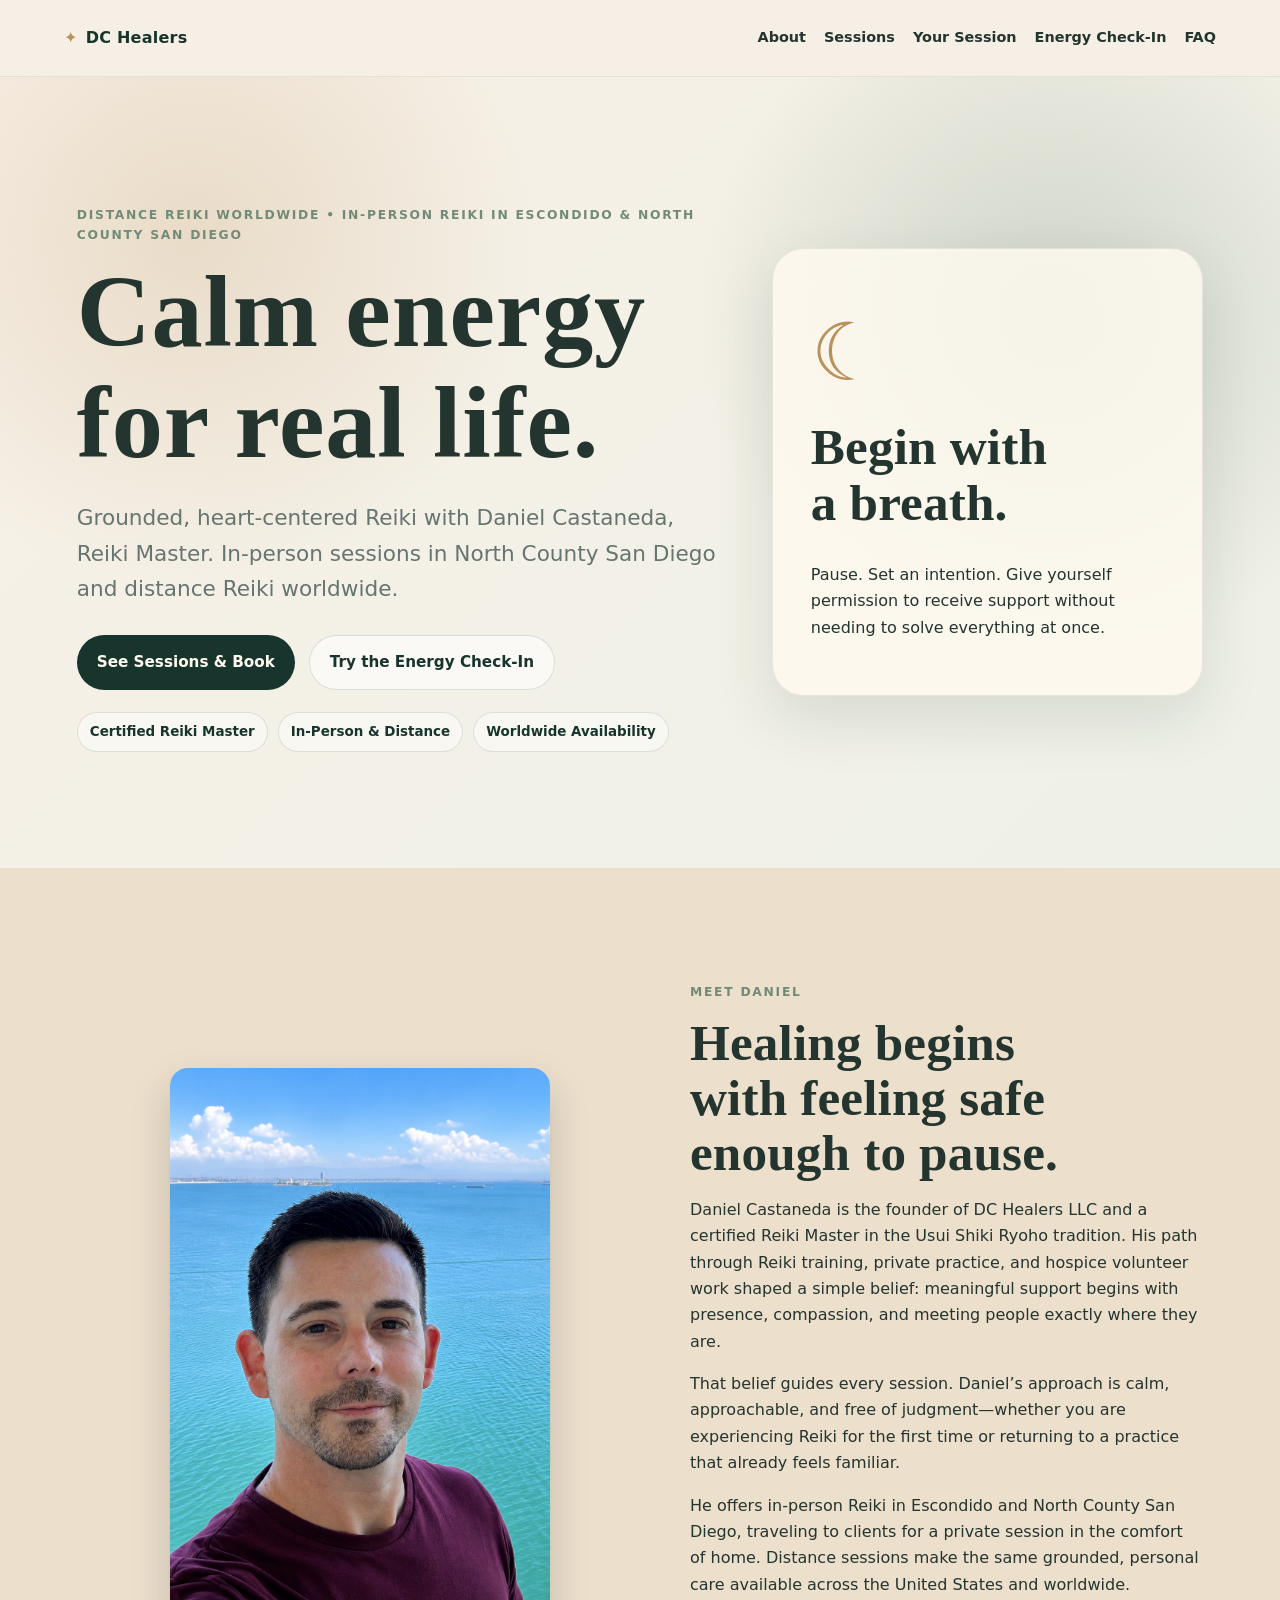
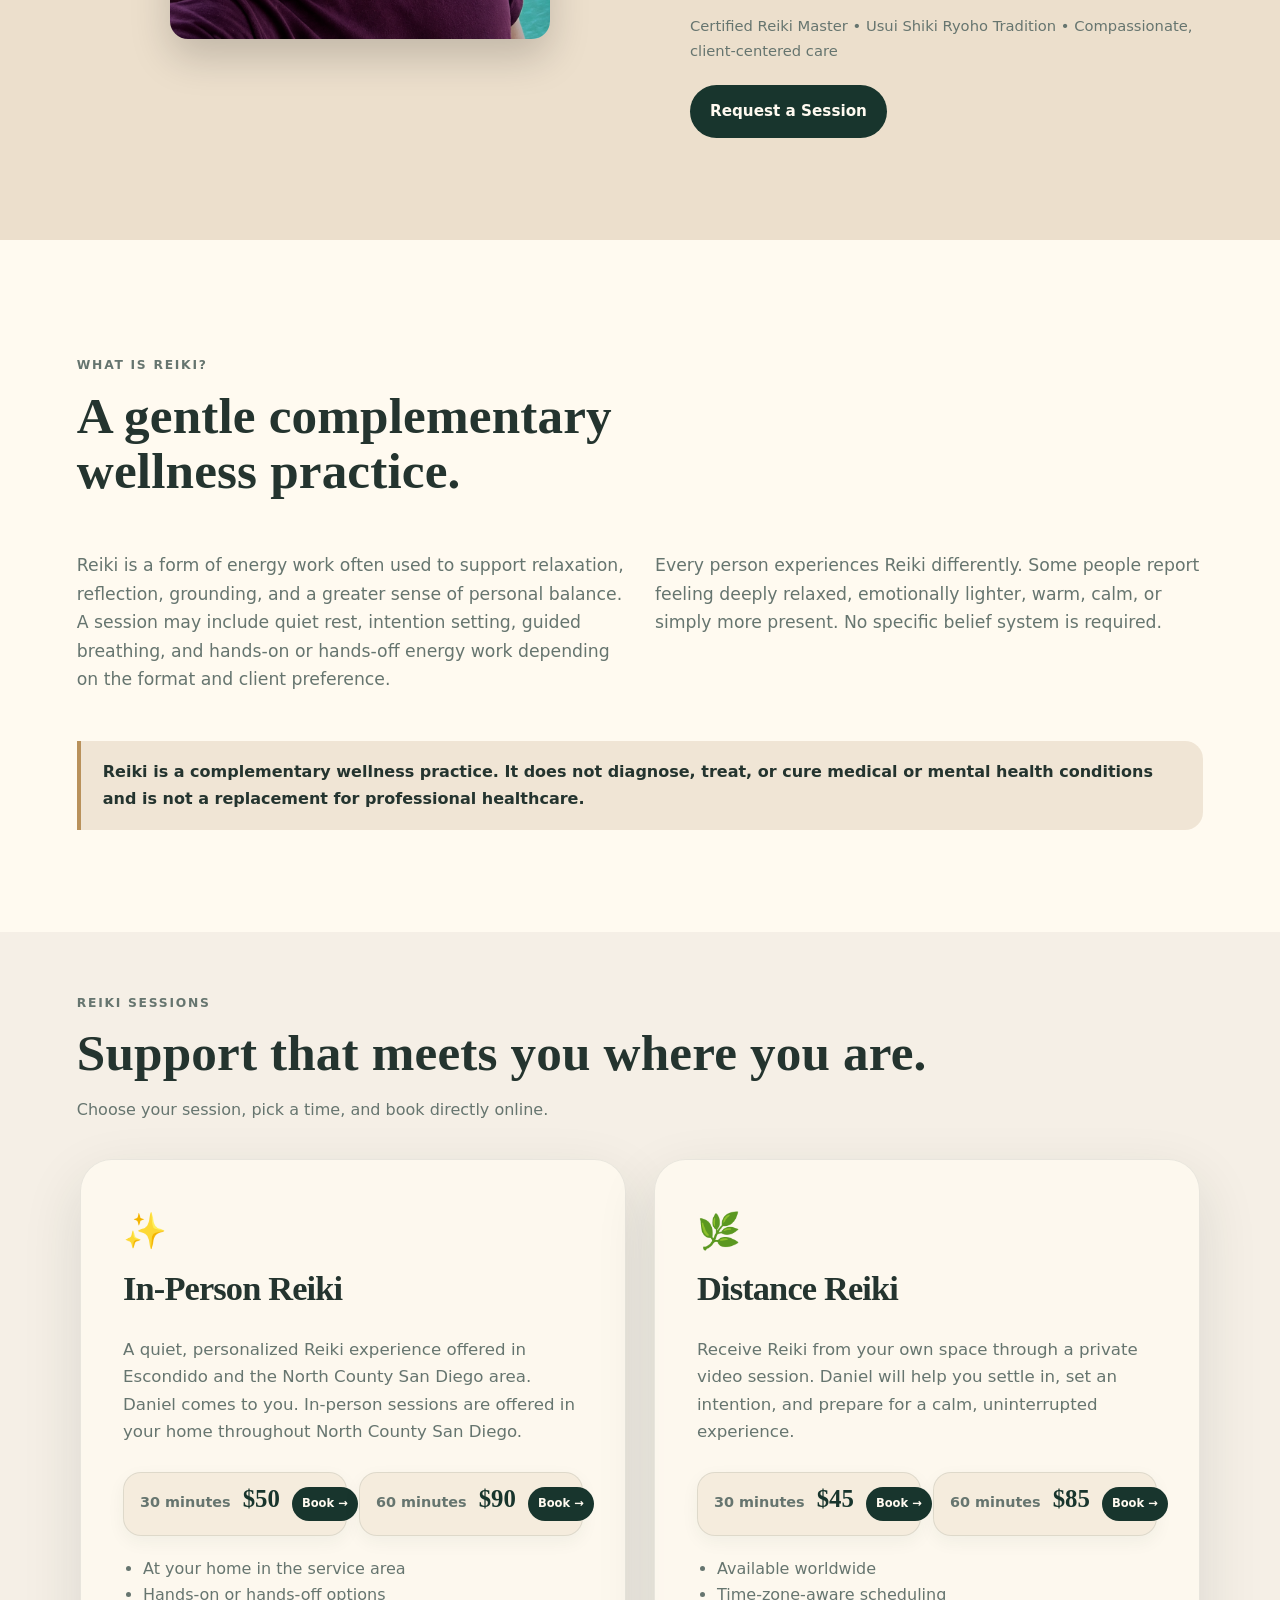
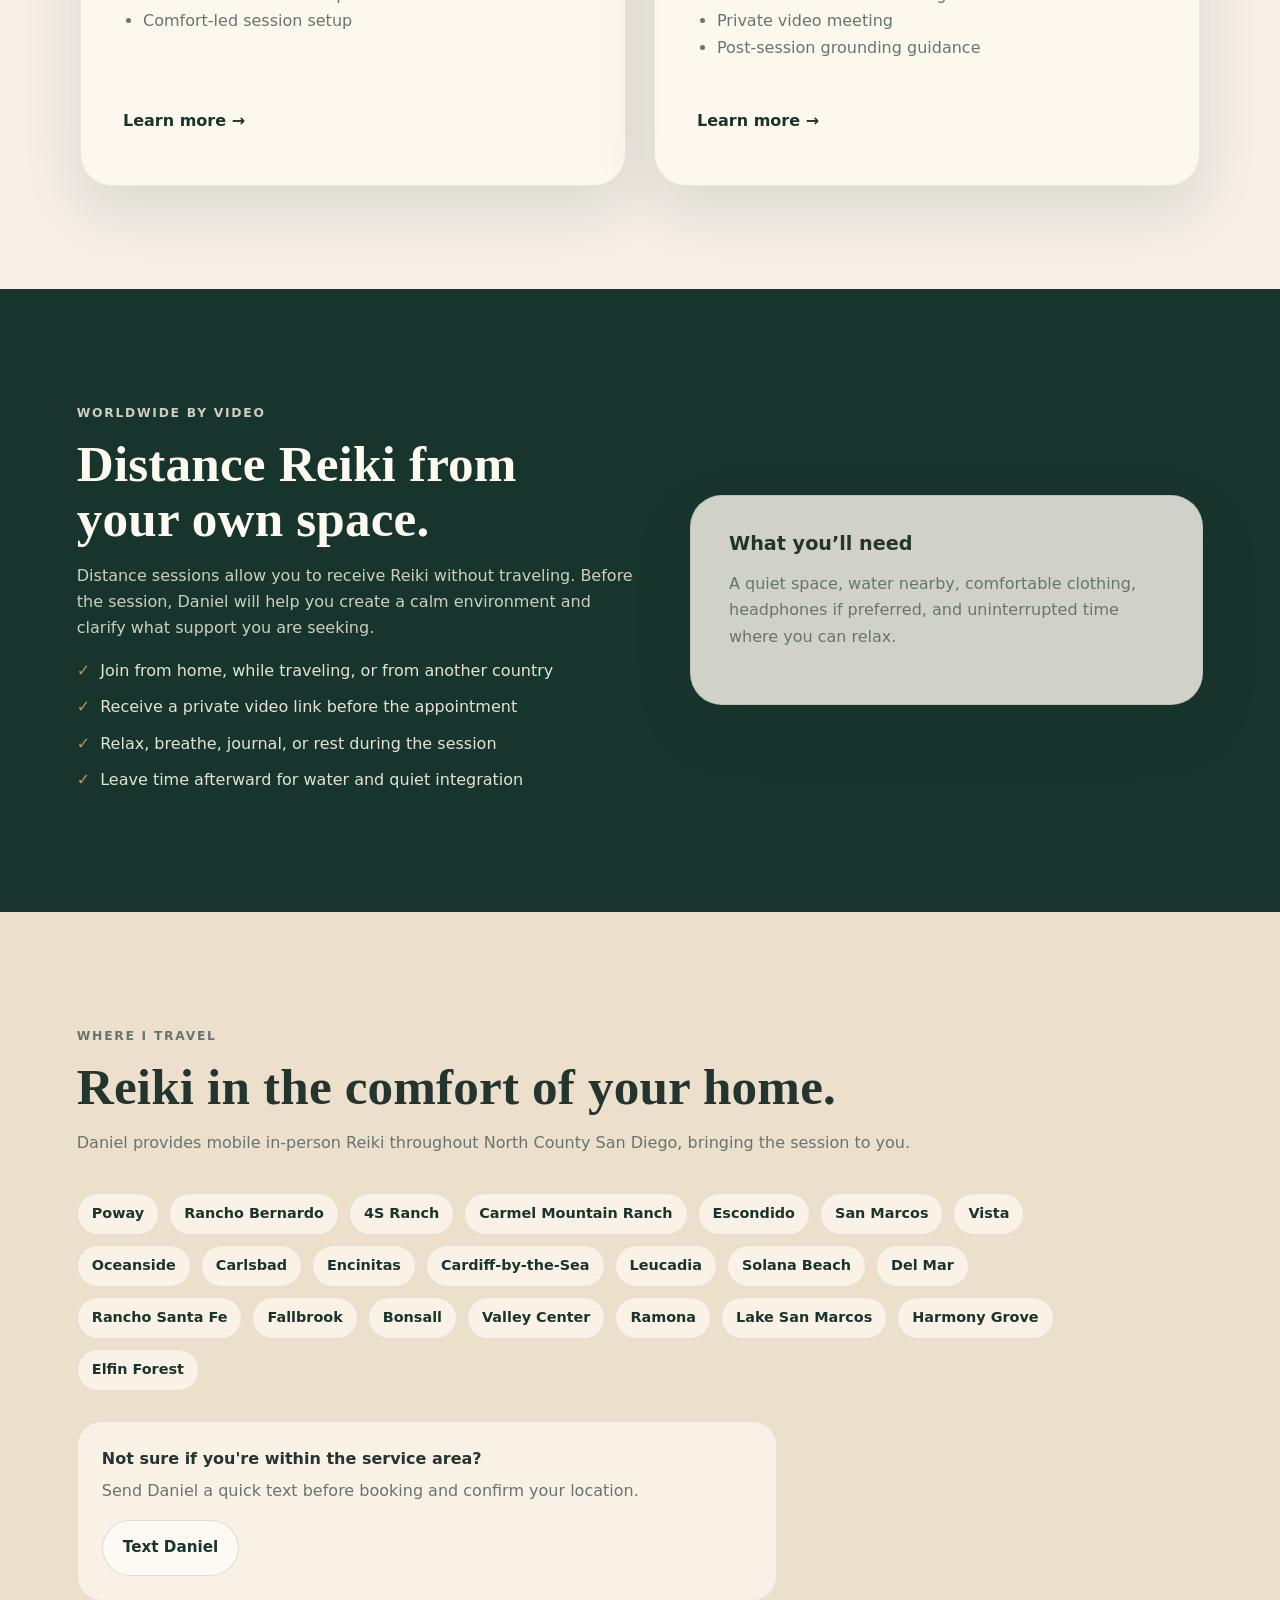
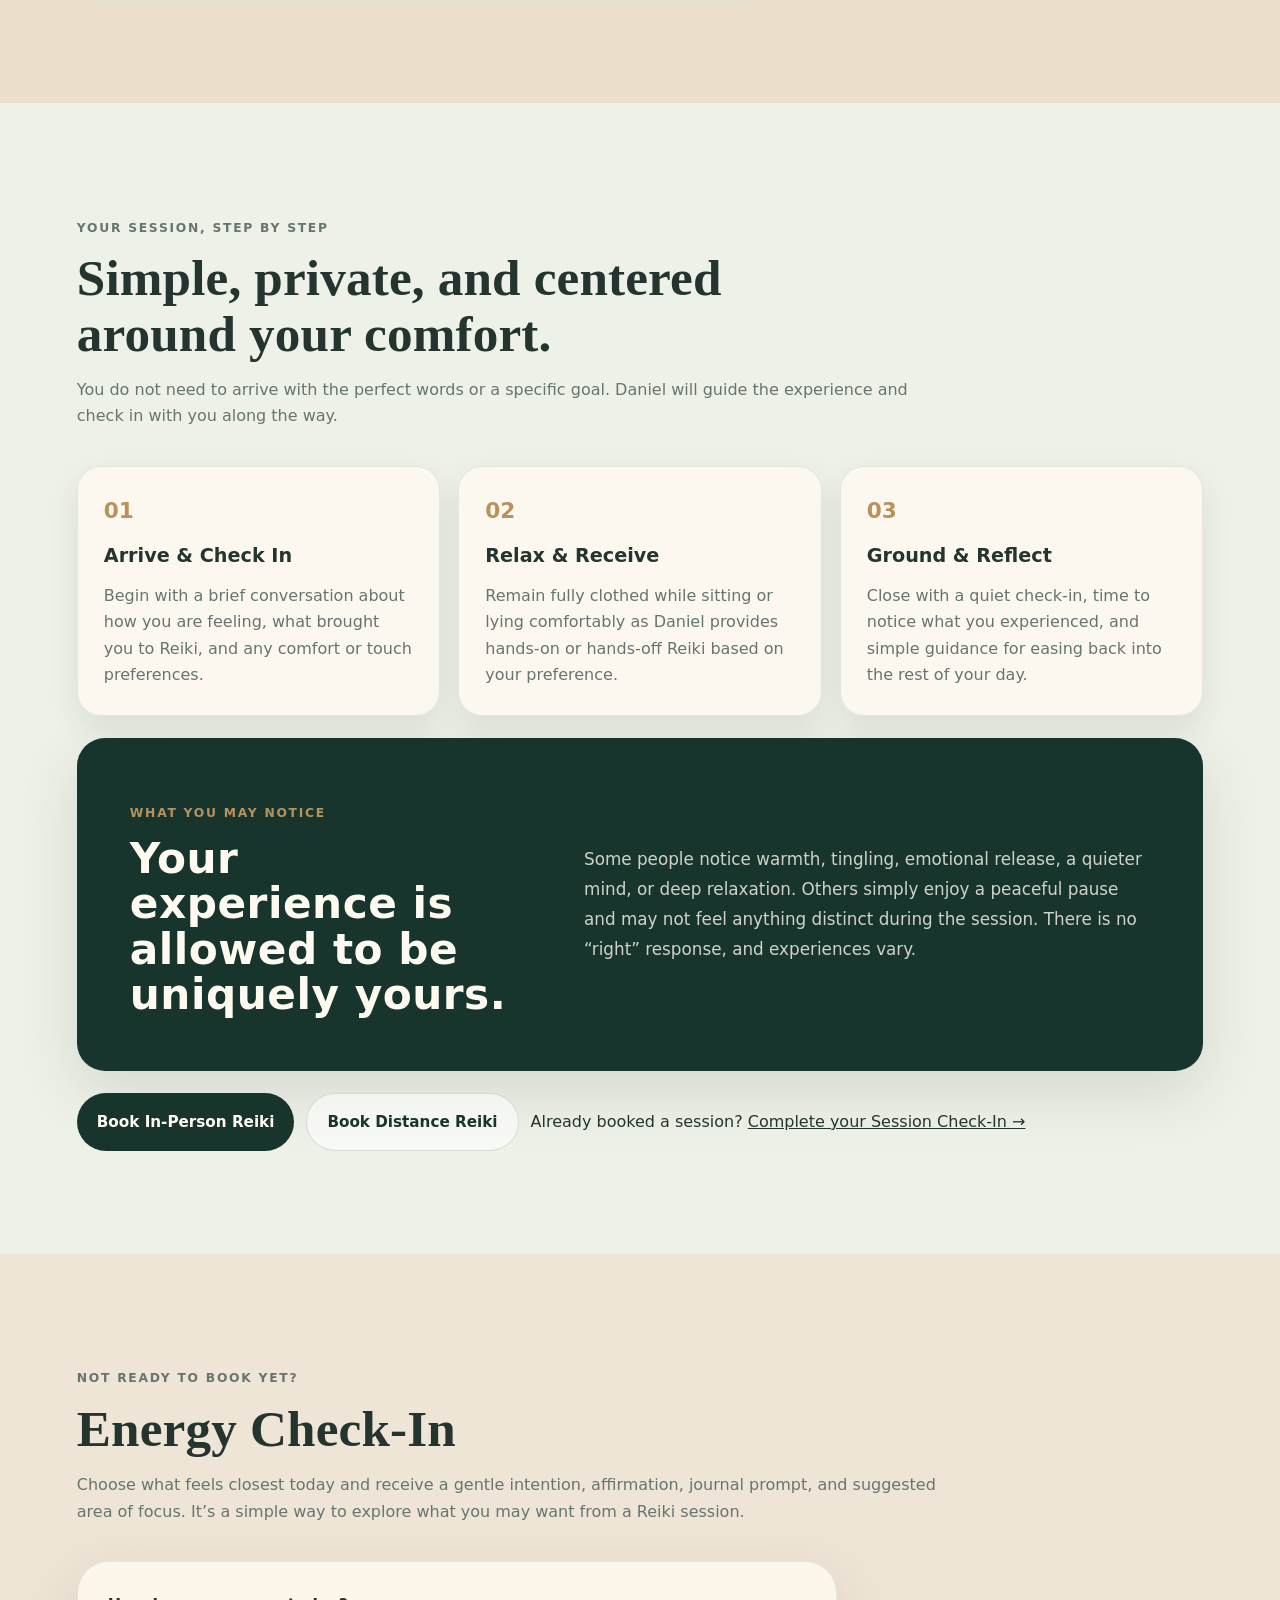
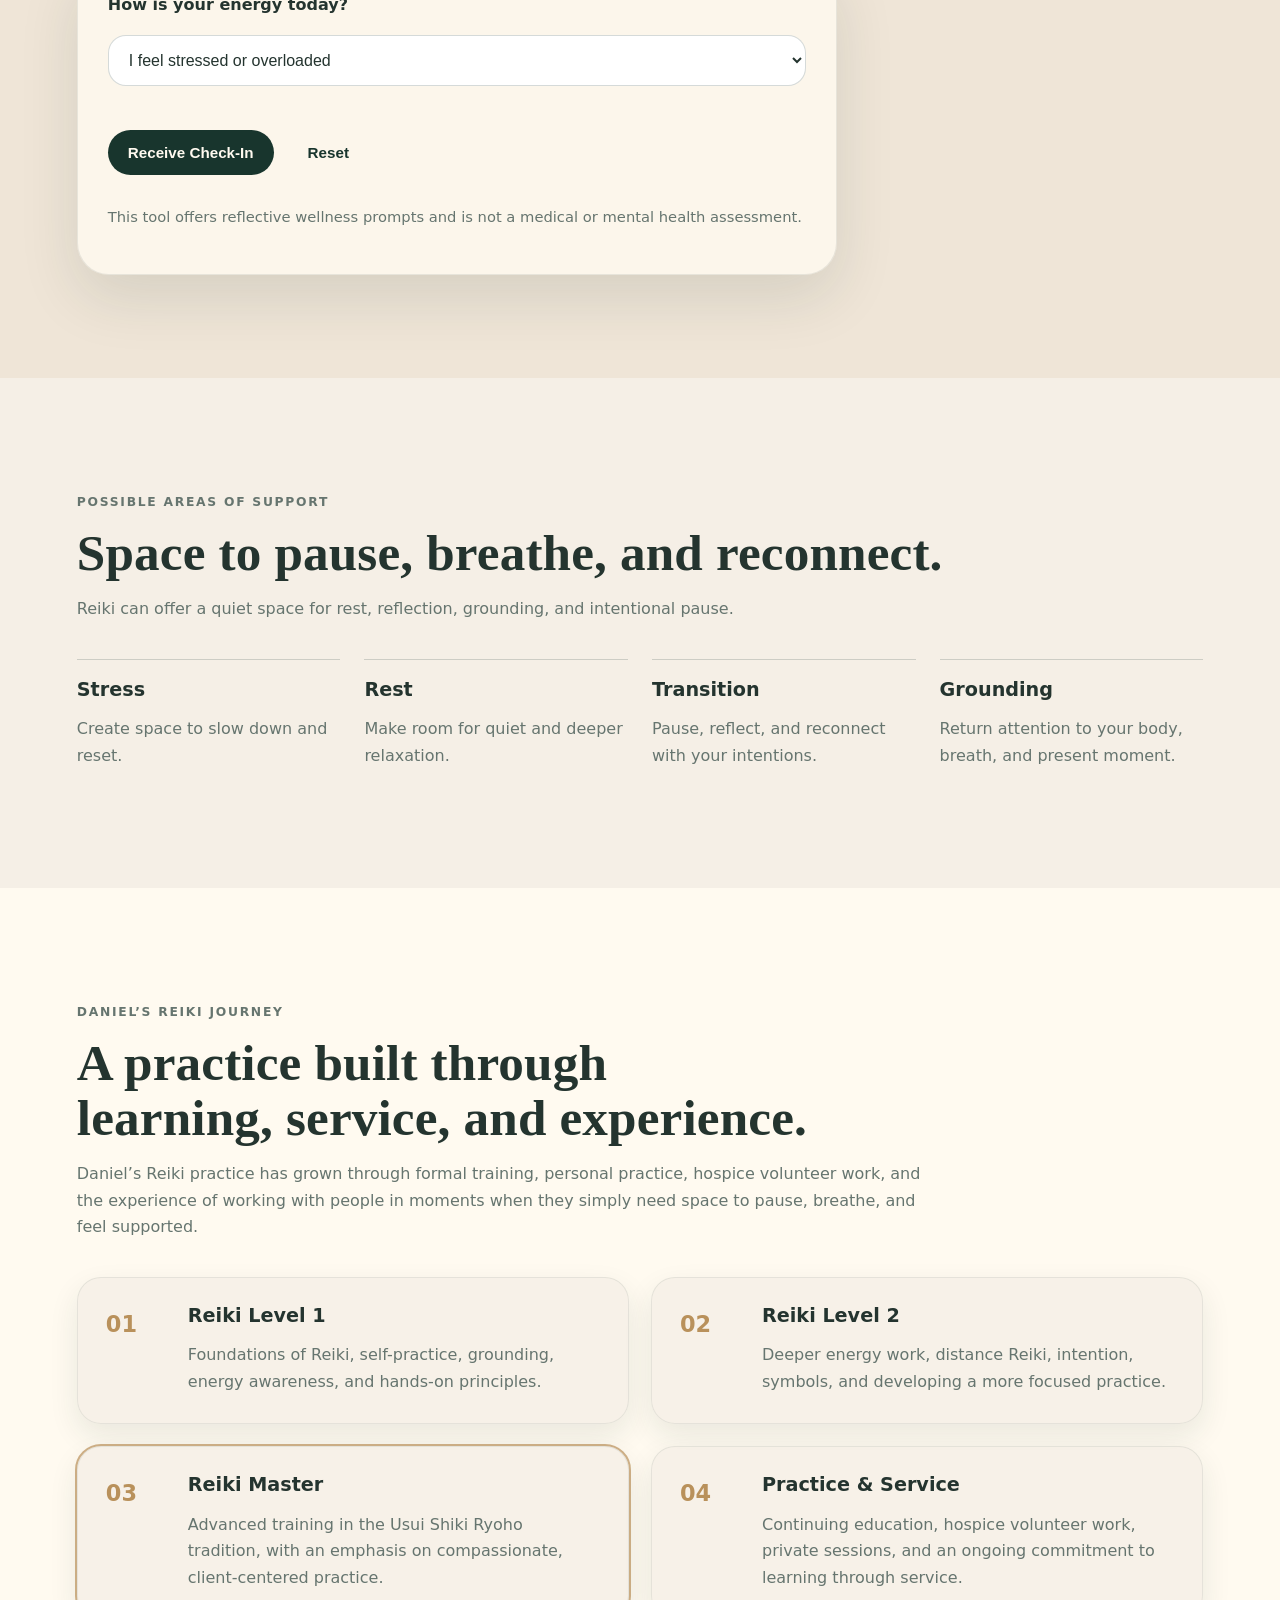
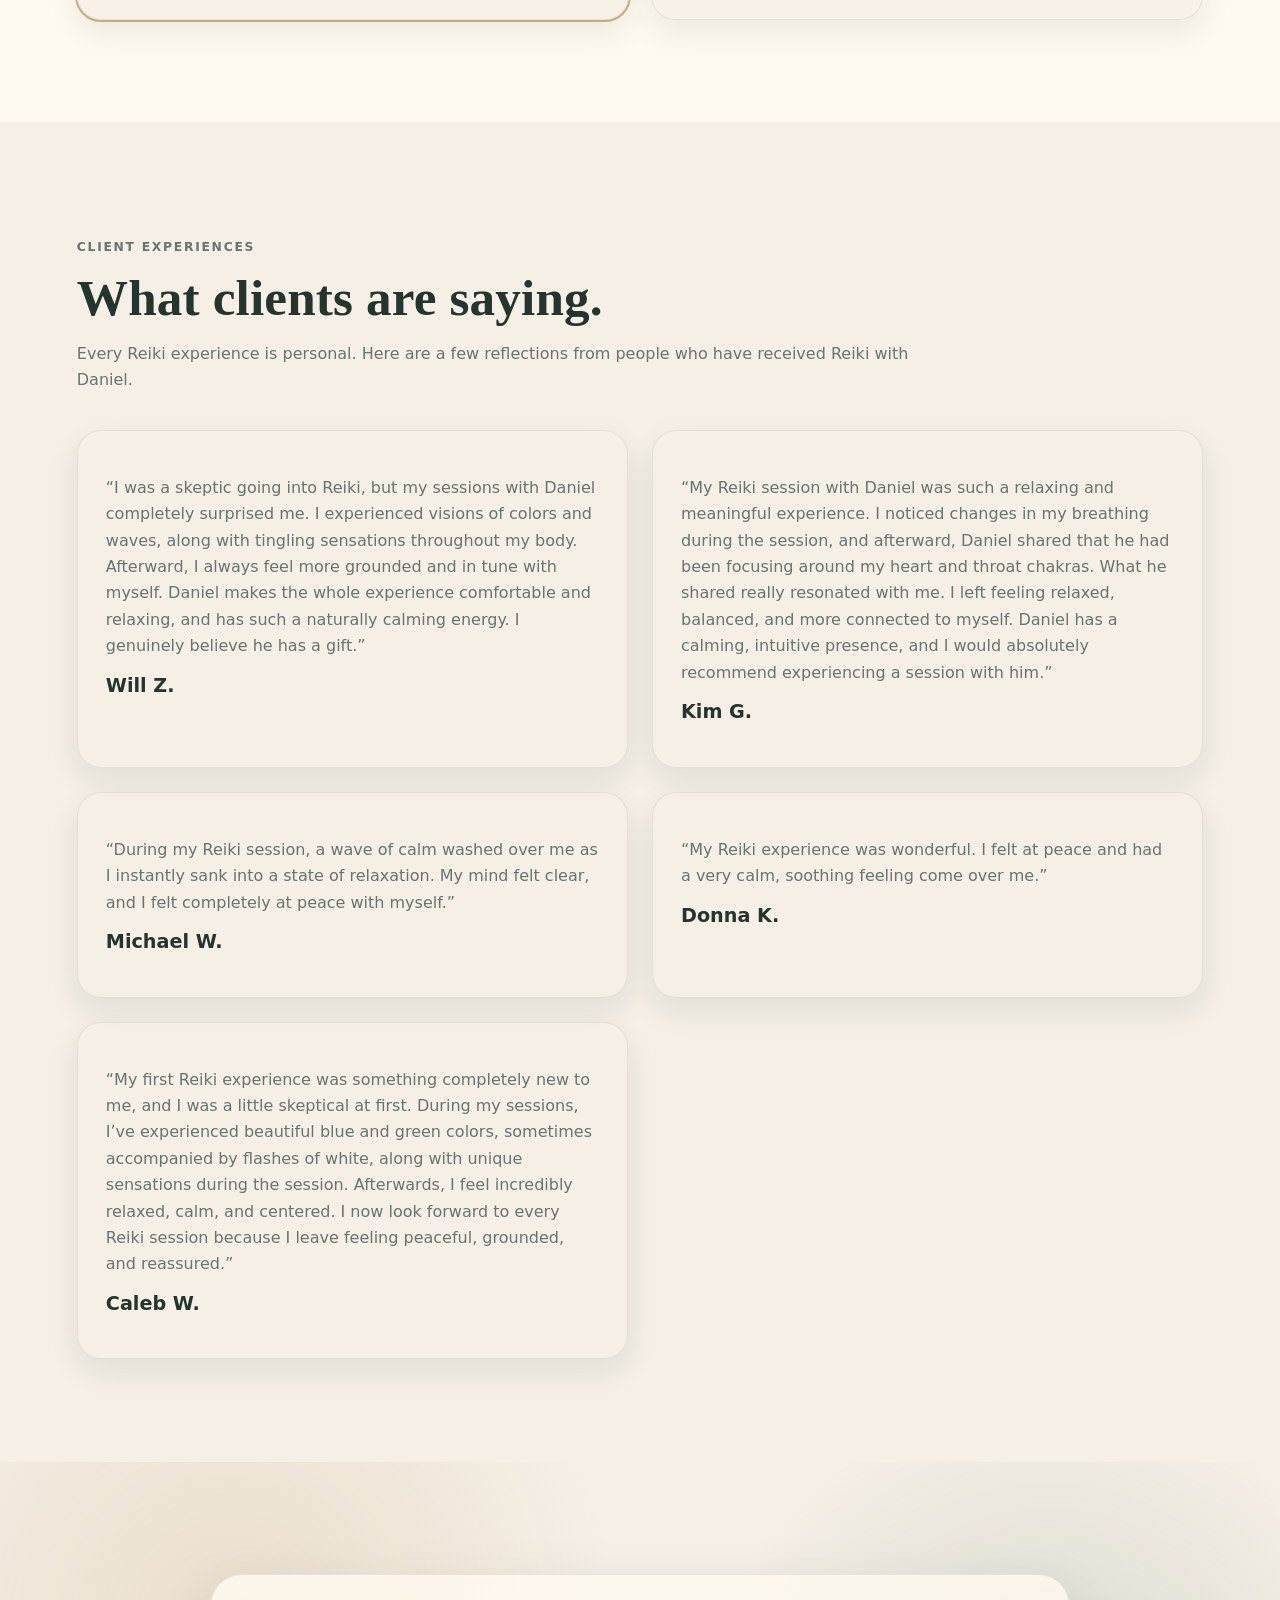
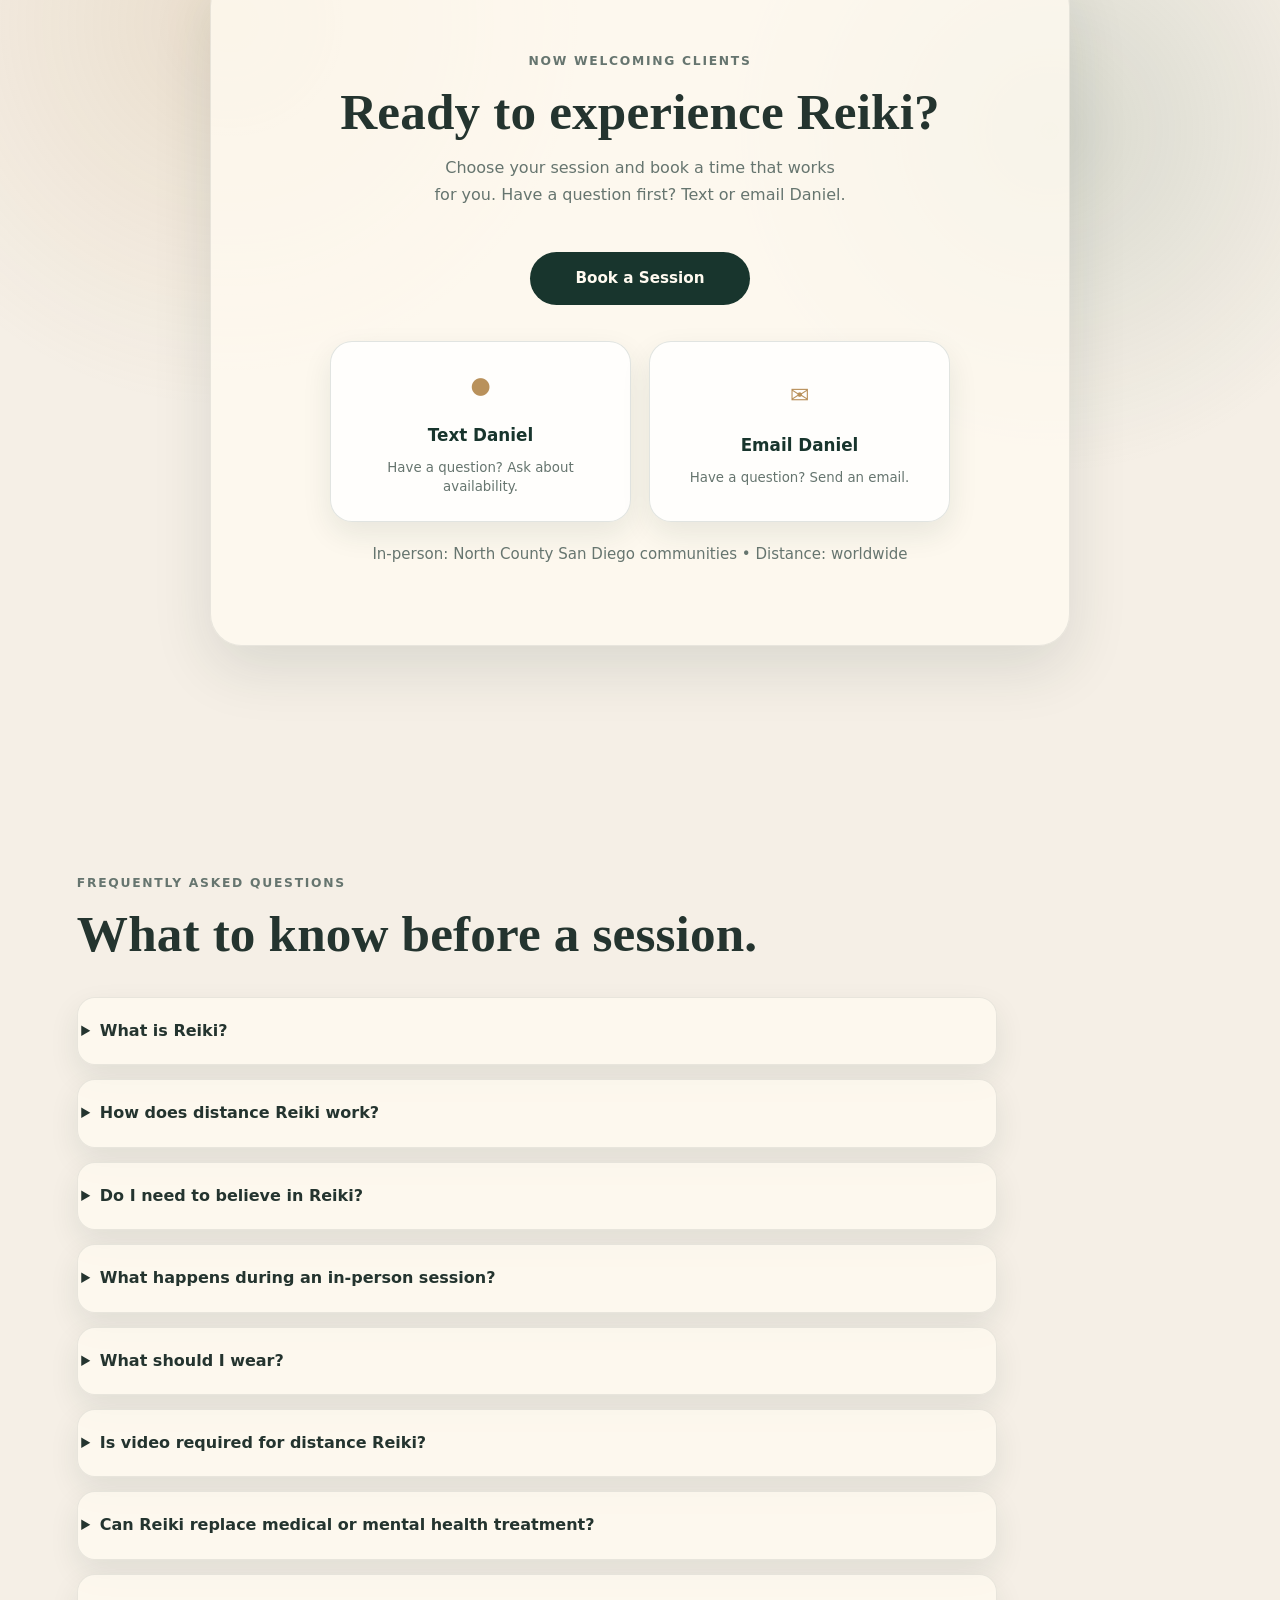
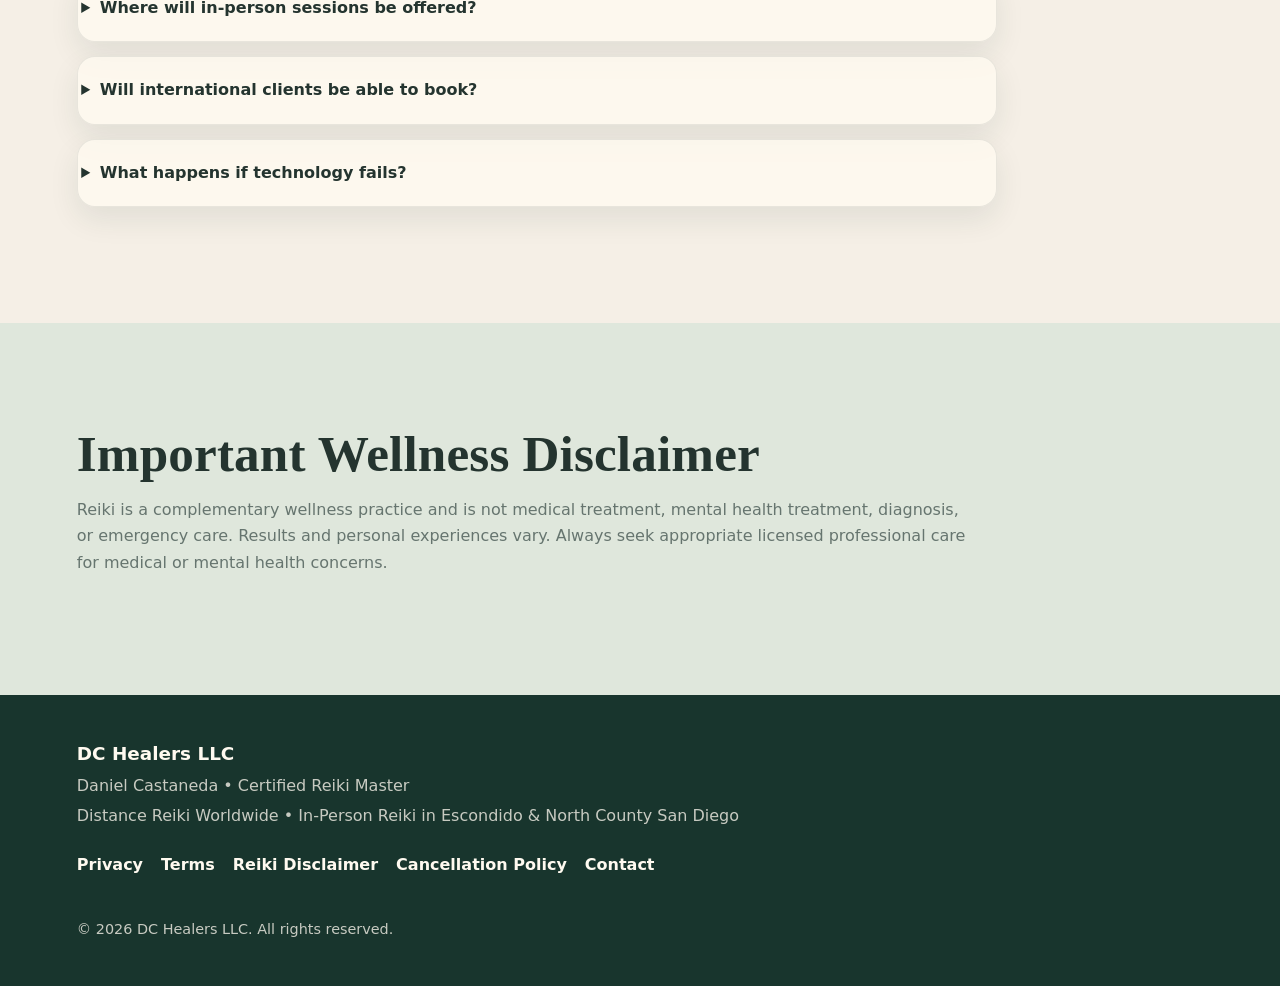
==== commit 7aea0025: "Add files via upload" ====
--- a/index.html
+++ b/index.html
@@ -567,7 +567,7 @@
 
 <section id="checkin" class="section checkin-section">
   <div class="section-heading">
-    <p class="eyebrow">Reflective Tool</p>
+    <p class="eyebrow">Not Ready to Book Yet?</p>
     <h2>Energy Check-In</h2>
     <p>Choose what feels closest today and receive a gentle intention, affirmation, journal prompt, and suggested area of focus. It’s a simple way to explore what you may want from a Reiki session.</p>
   </div>
@@ -698,16 +698,17 @@
     <p class="eyebrow">Now Welcoming Clients</p>
     <h2>Ready to experience Reiki?</h2>
     <p>Choose your session and book a time that works for you. Have a question first? Text or email Daniel.</p>
+    <a class="button primary request-session-book" href="#sessions" aria-label="Choose a Reiki session and book online">Book a Session</a>
     <div class="contact-choice-grid request-contact-grid">
-      <a class="contact-choice" href="https://dchealers.setmore.com/services/925f6d6d-2204-4aef-9b80-2e35a79911d1">
-        <span class="contact-icon">✉</span>
-        <strong>Email</strong>
-        <small>Daniel.Castaneda@DCHealers.com</small>
-      </a>
       <a class="contact-choice" href="sms:+16197279824">
         <span class="contact-icon">●</span>
-        <strong>Text</strong>
-        <small>Ask about availability</small>
+        <strong>Text Daniel</strong>
+        <small>Have a question? Ask about availability.</small>
+      </a>
+      <a class="contact-choice" href="mailto:daniel.castaneda@dchealers.com?subject=DC%20Healers%20Question">
+        <span class="contact-icon">✉</span>
+        <strong>Email Daniel</strong>
+        <small>Have a question? Send an email.</small>
       </a>
     </div>
     <p class="small-note">In-person: North County San Diego communities • Distance: worldwide</p>
@@ -758,7 +759,7 @@
 
 <div class="mobile-action-bar" aria-label="Quick contact">
   <a href="sms:+16197279824"><span>●</span> Text</a>
-  <a class="mobile-primary" href="mailto:daniel.castaneda@dchealers.com?subject=DC%20Healers%20Session%20Request"><span>✉</span> Request Session</a>
+  <a class="mobile-primary" href="#sessions" aria-label="Choose a Reiki session and book online"><span>✦</span> Book</a>
 </div>
 
 <script src="script.js?v=12"></script>
--- a/style.css
+++ b/style.css
@@ -1204,3 +1204,18 @@
     font-size: .84rem;
   }
 }
+
+/* Final CTA polish v12 */
+.request-session-book {
+  display: inline-flex;
+  margin: 28px auto 8px;
+  min-width: 220px;
+  justify-content: center;
+}
+
+@media (max-width: 700px) {
+  .request-session-book {
+    width: 100%;
+    max-width: 460px;
+  }
+}
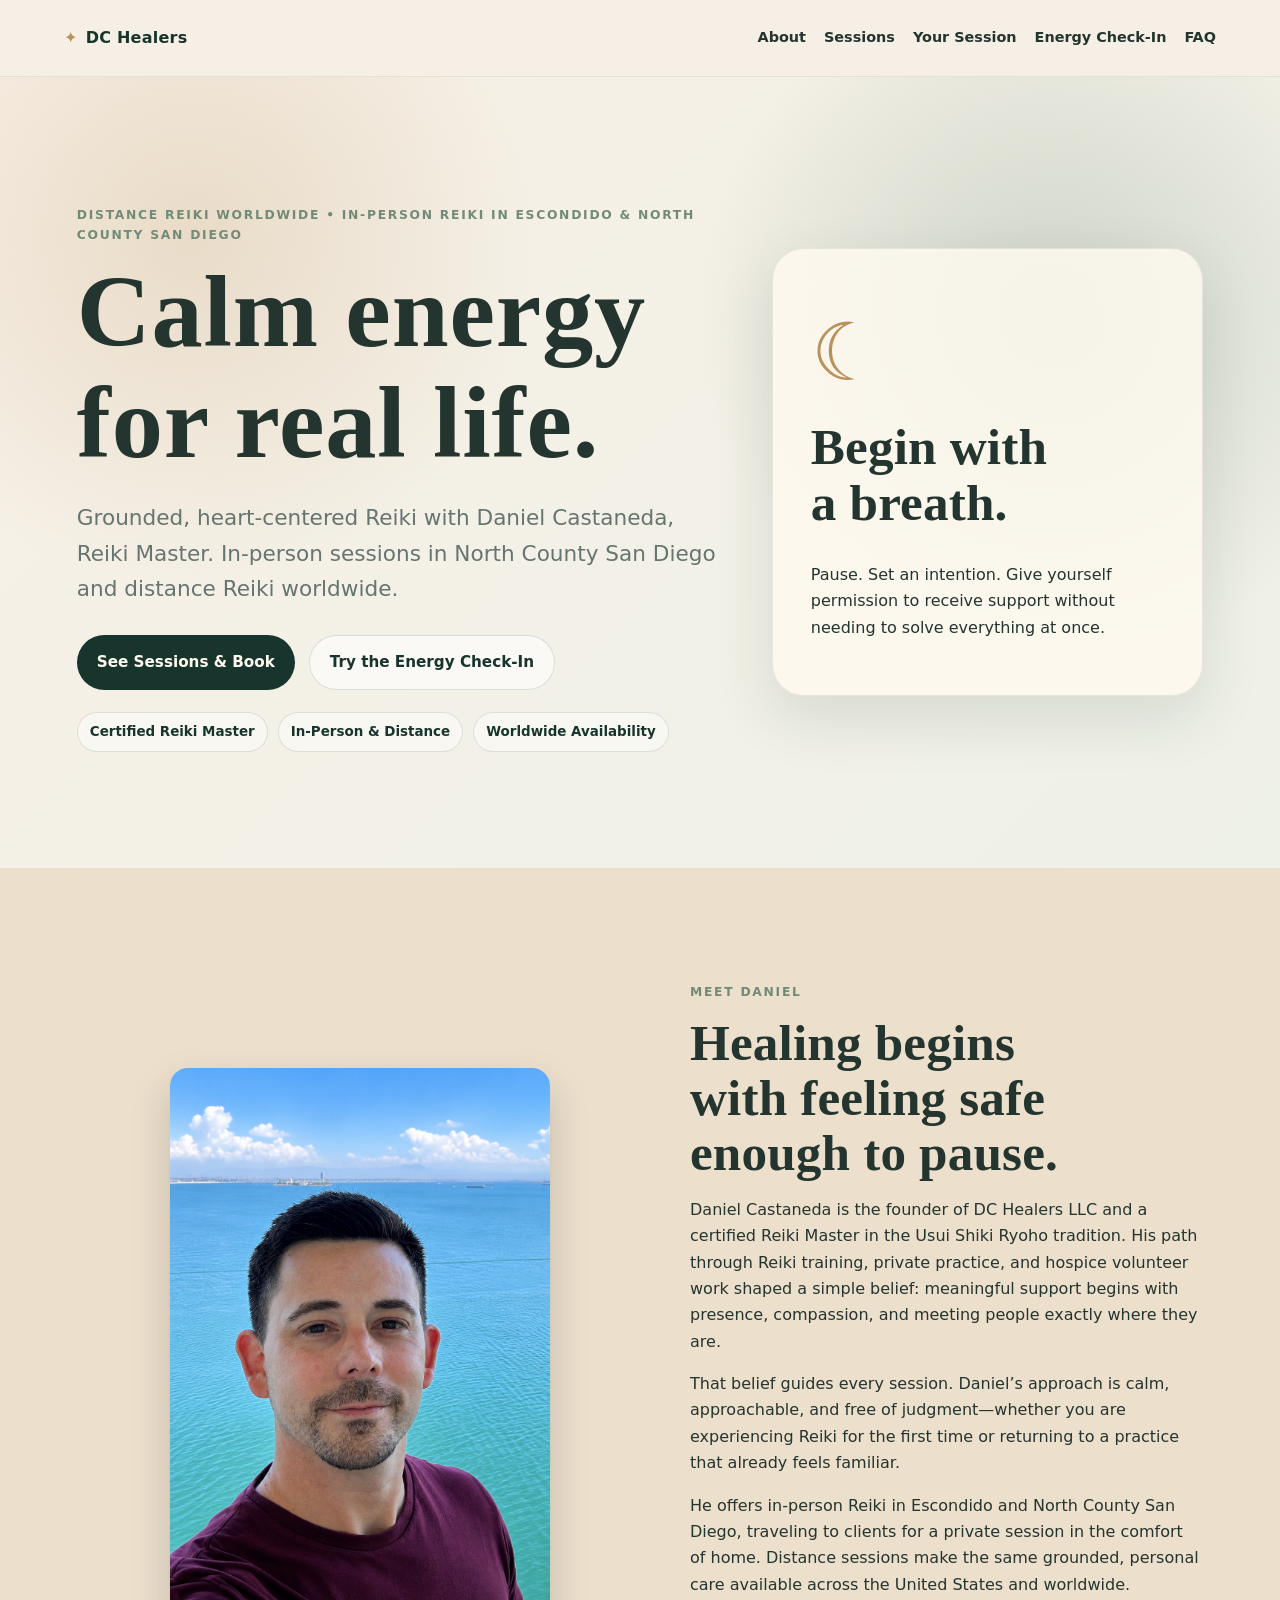
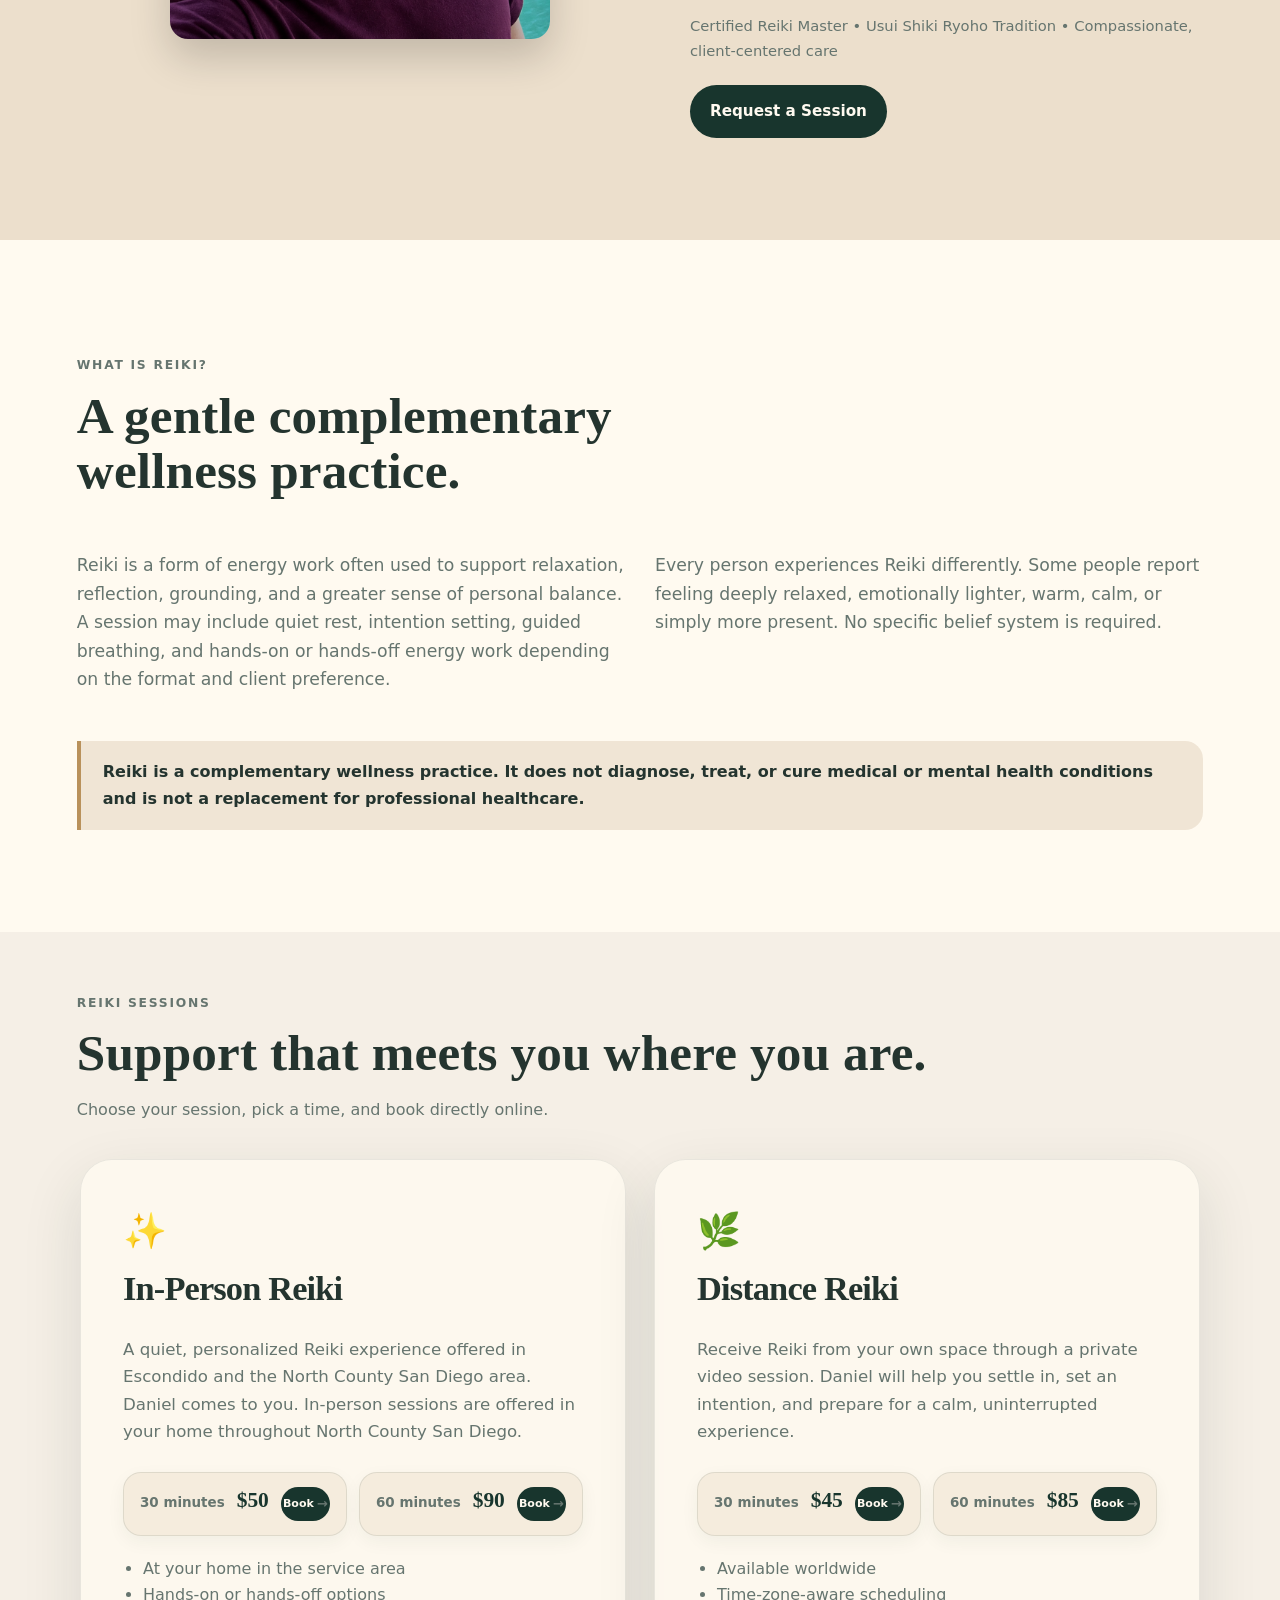
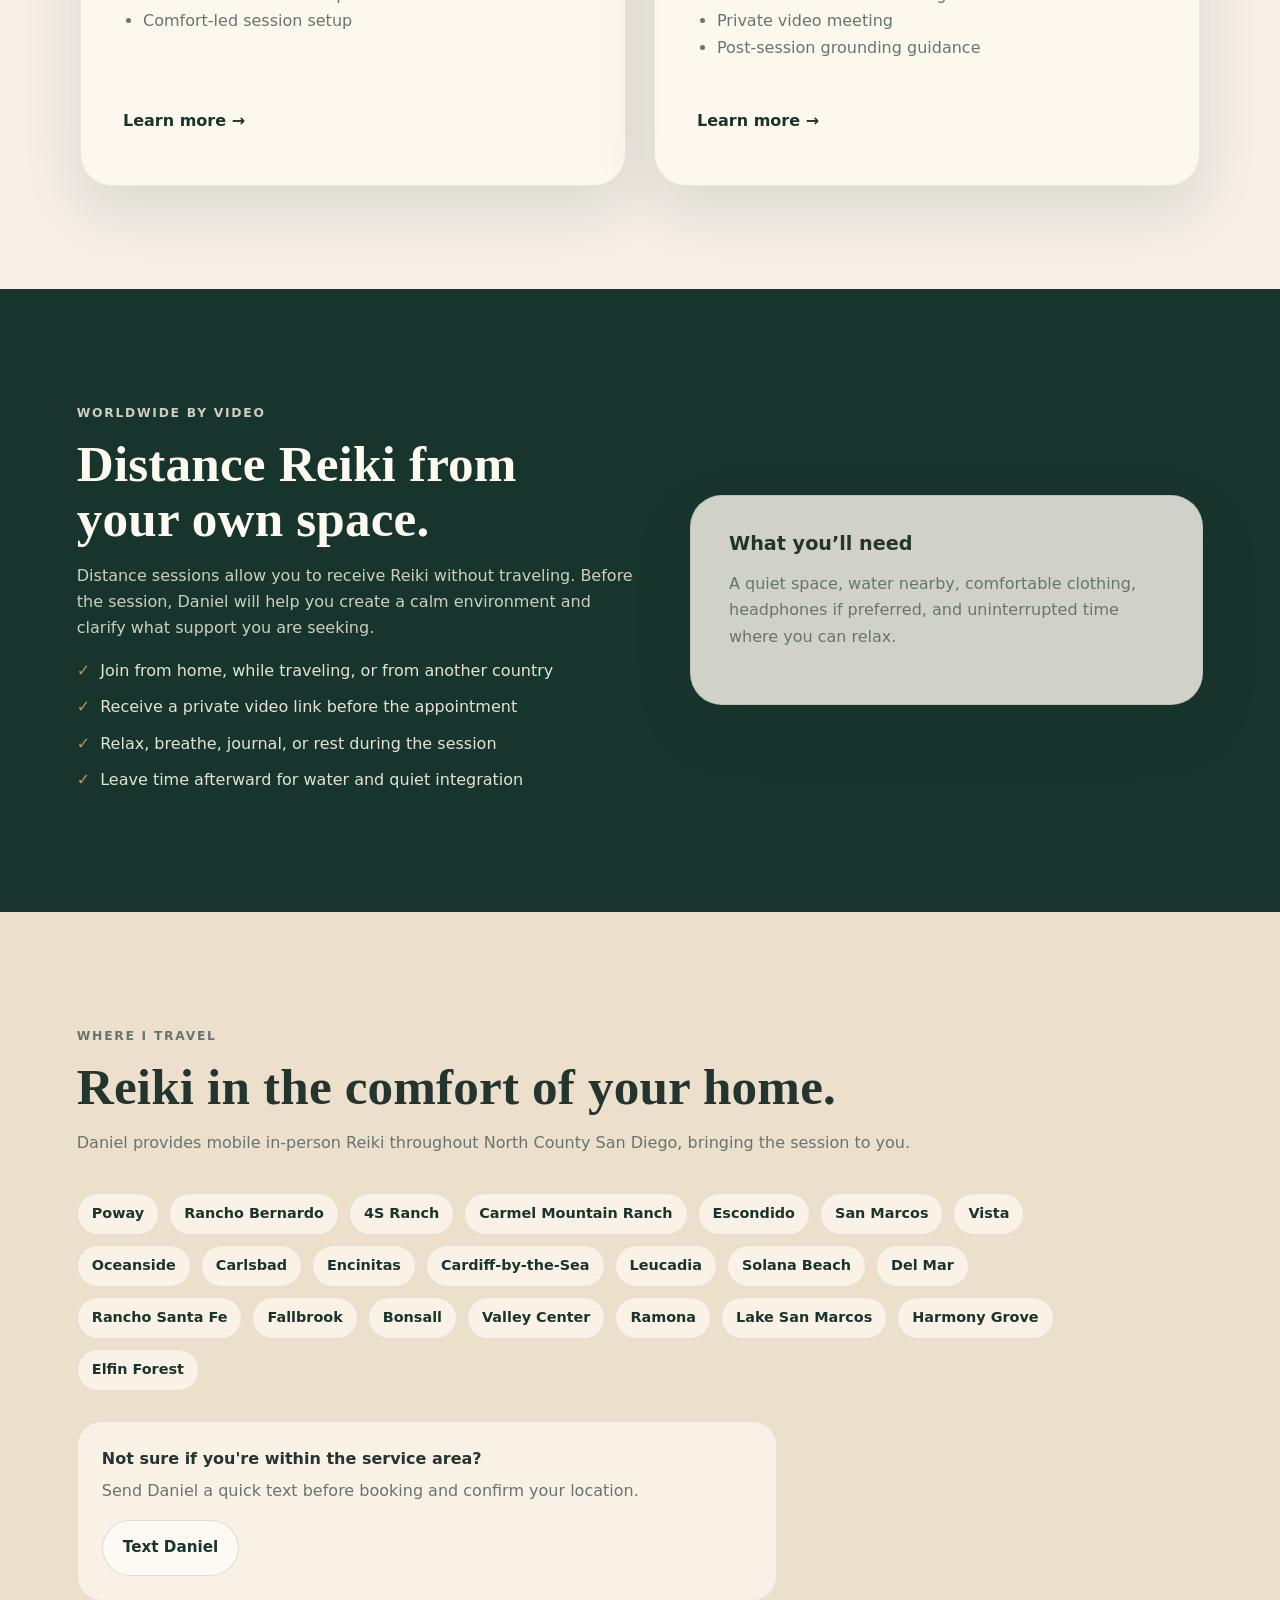
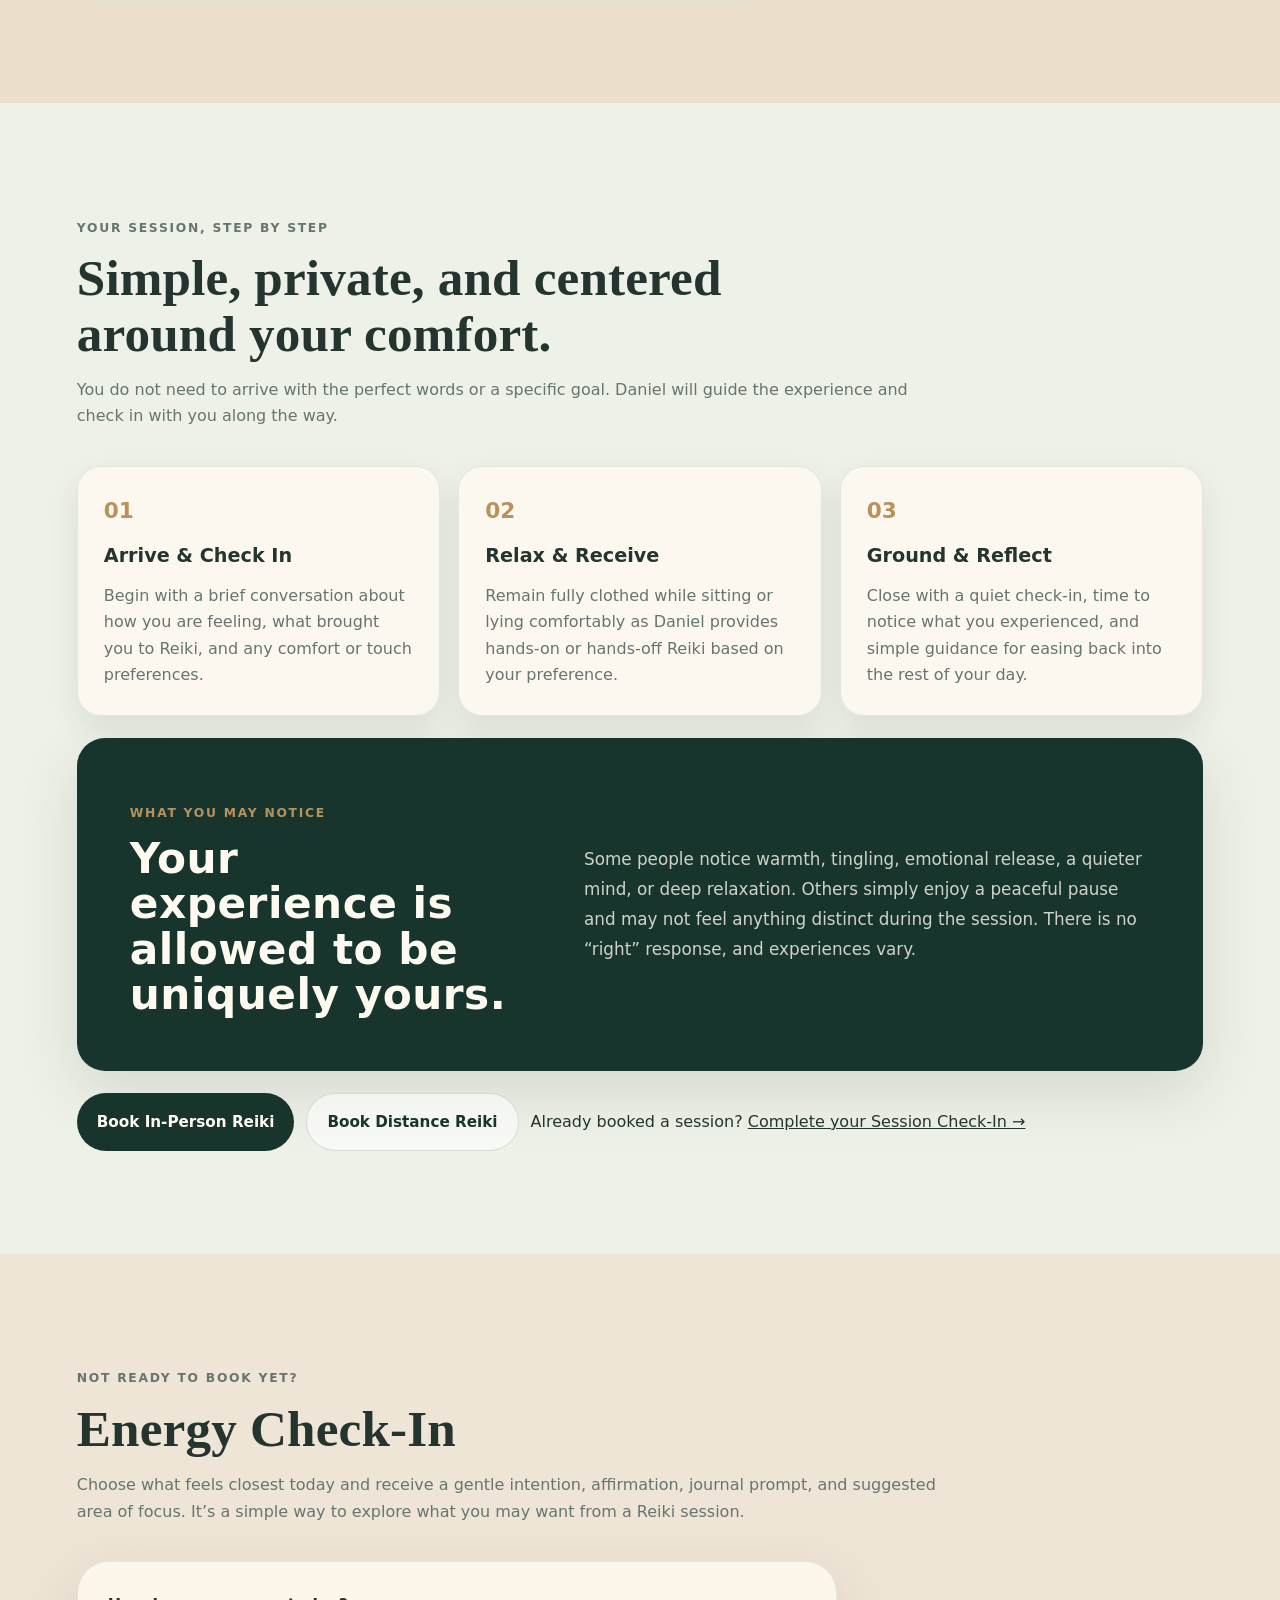
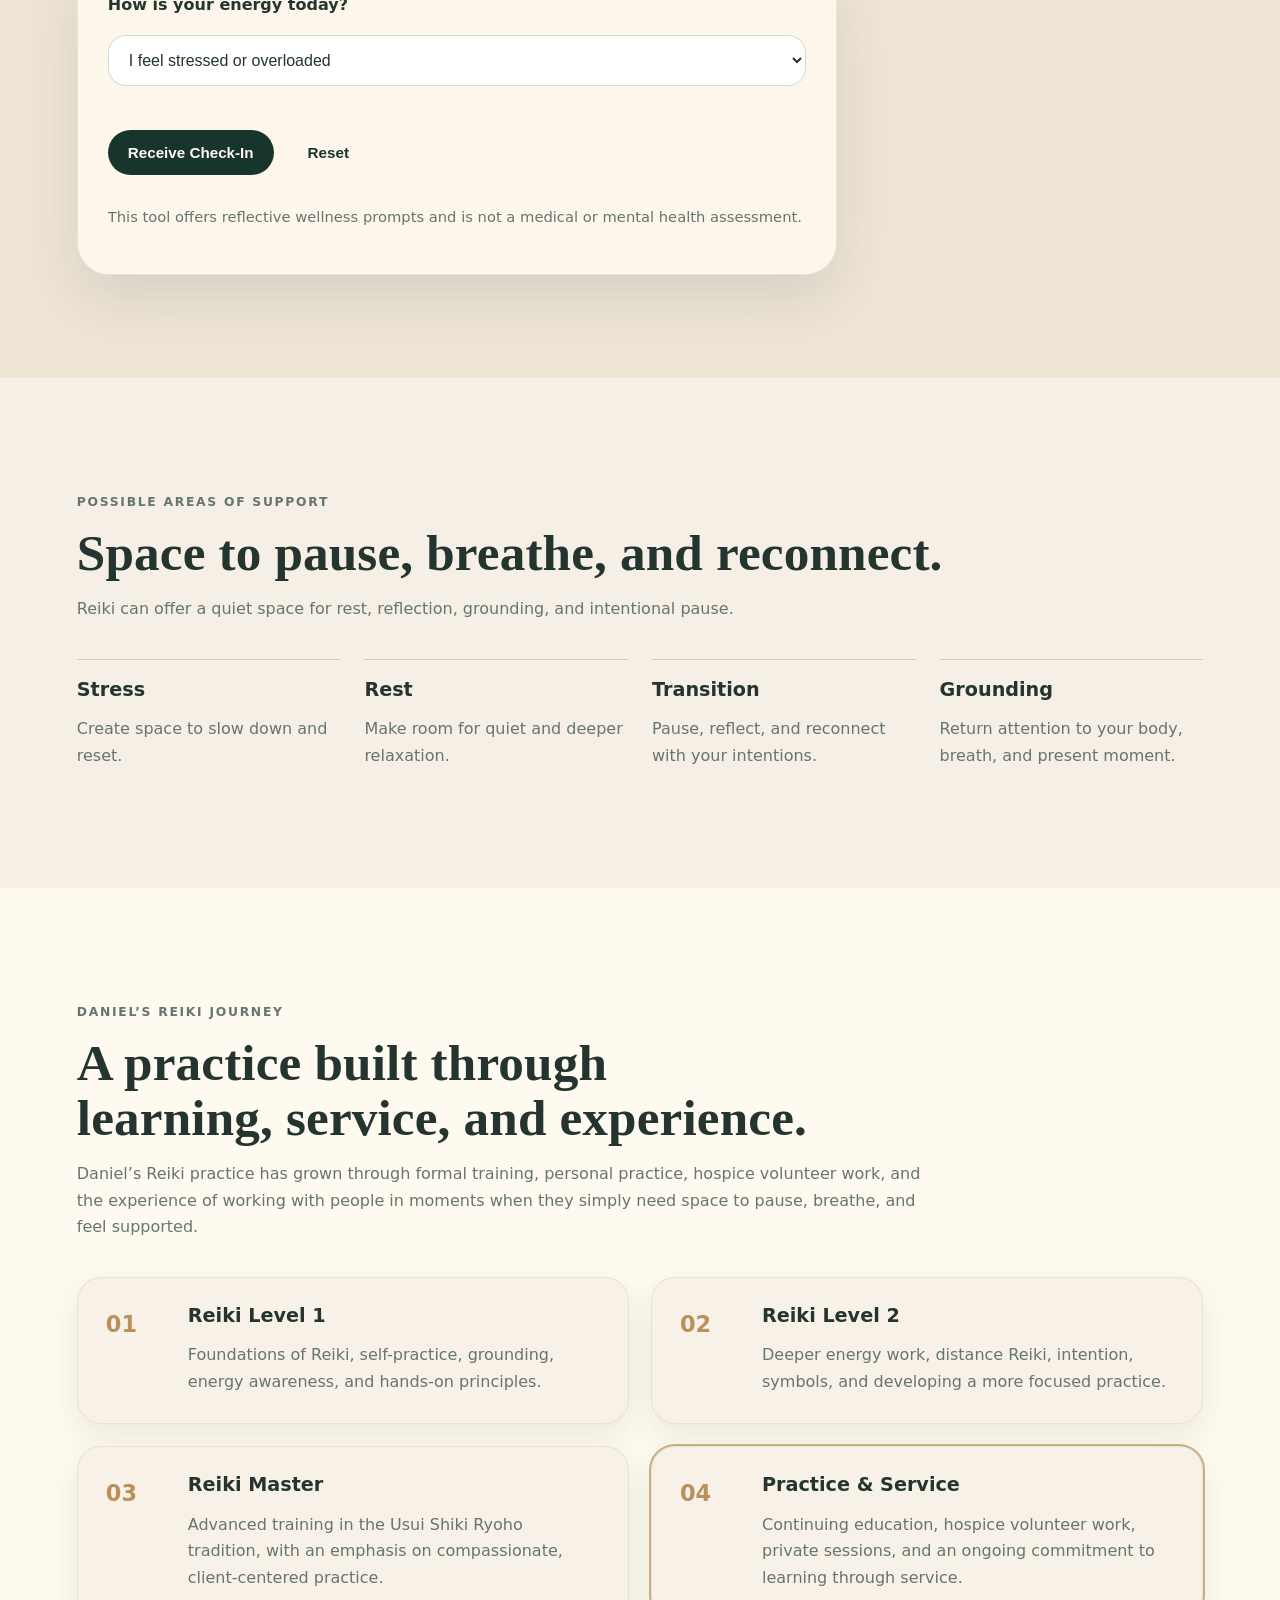
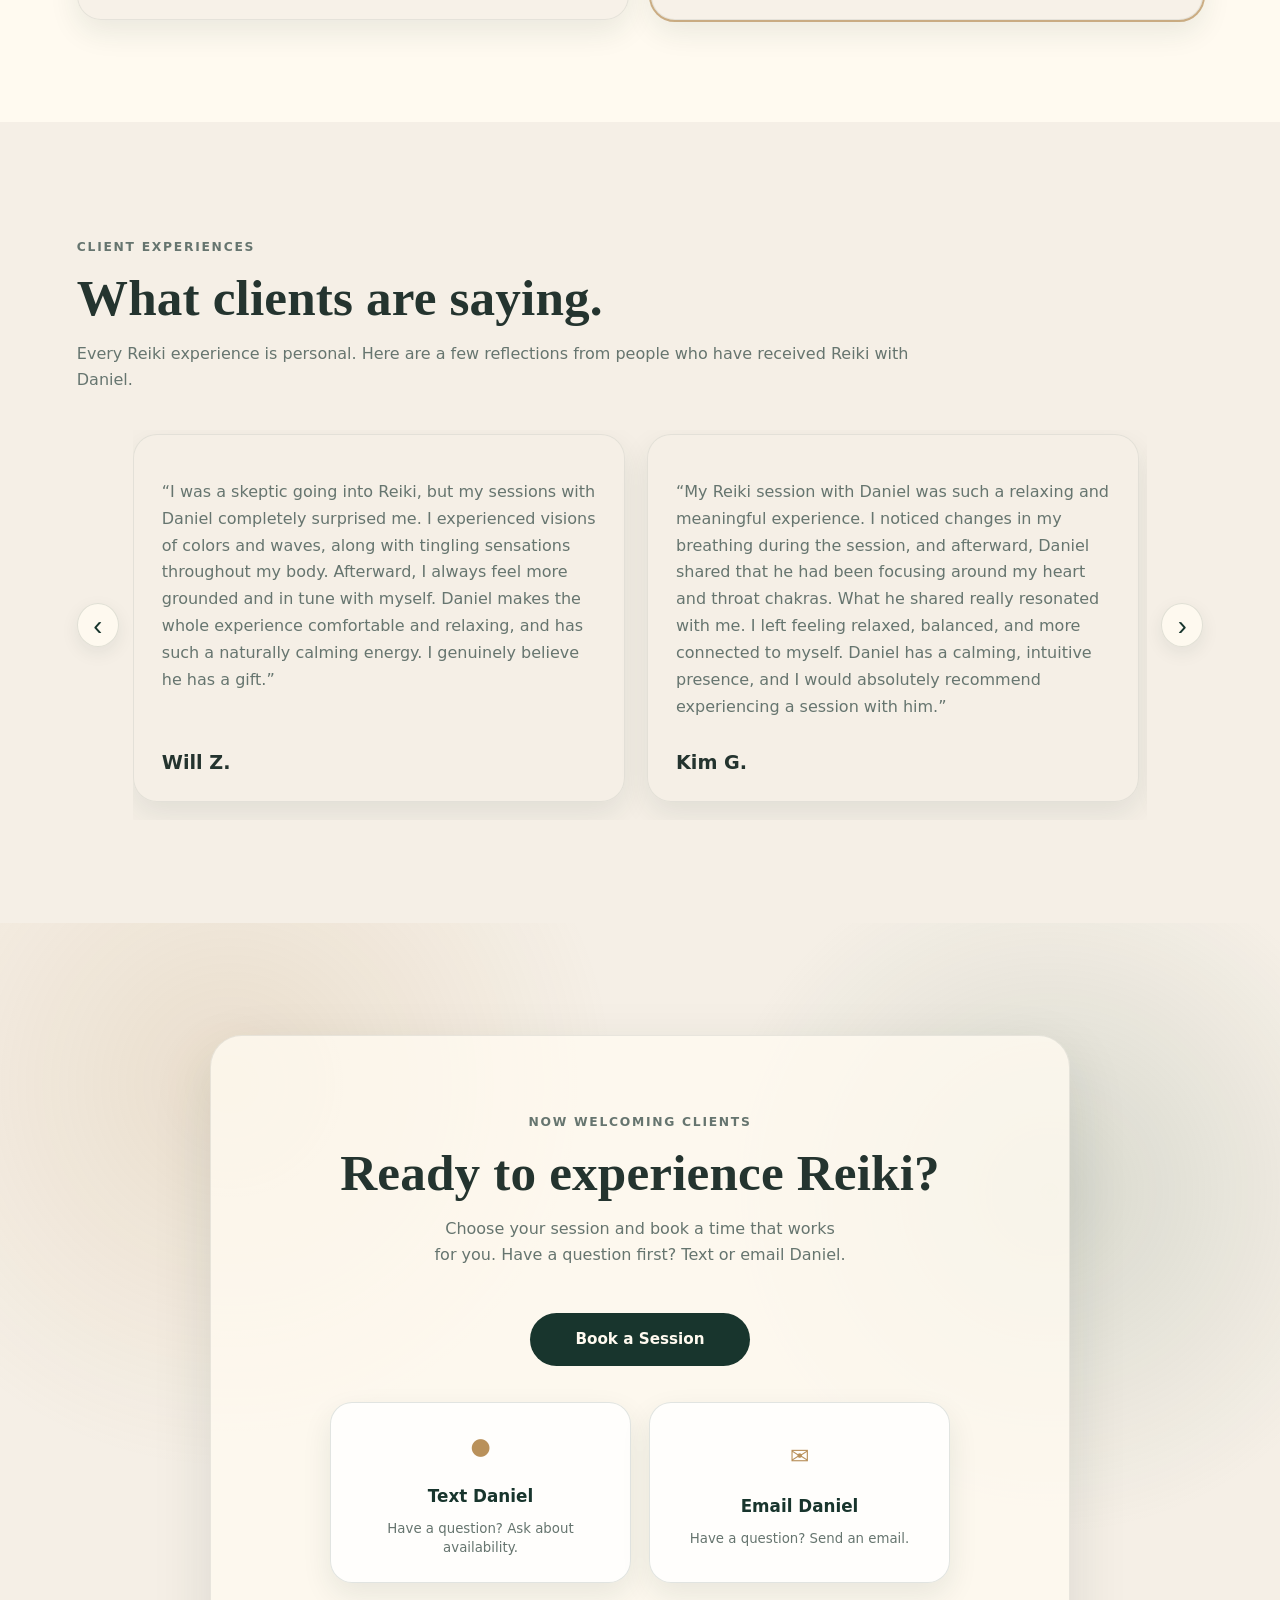
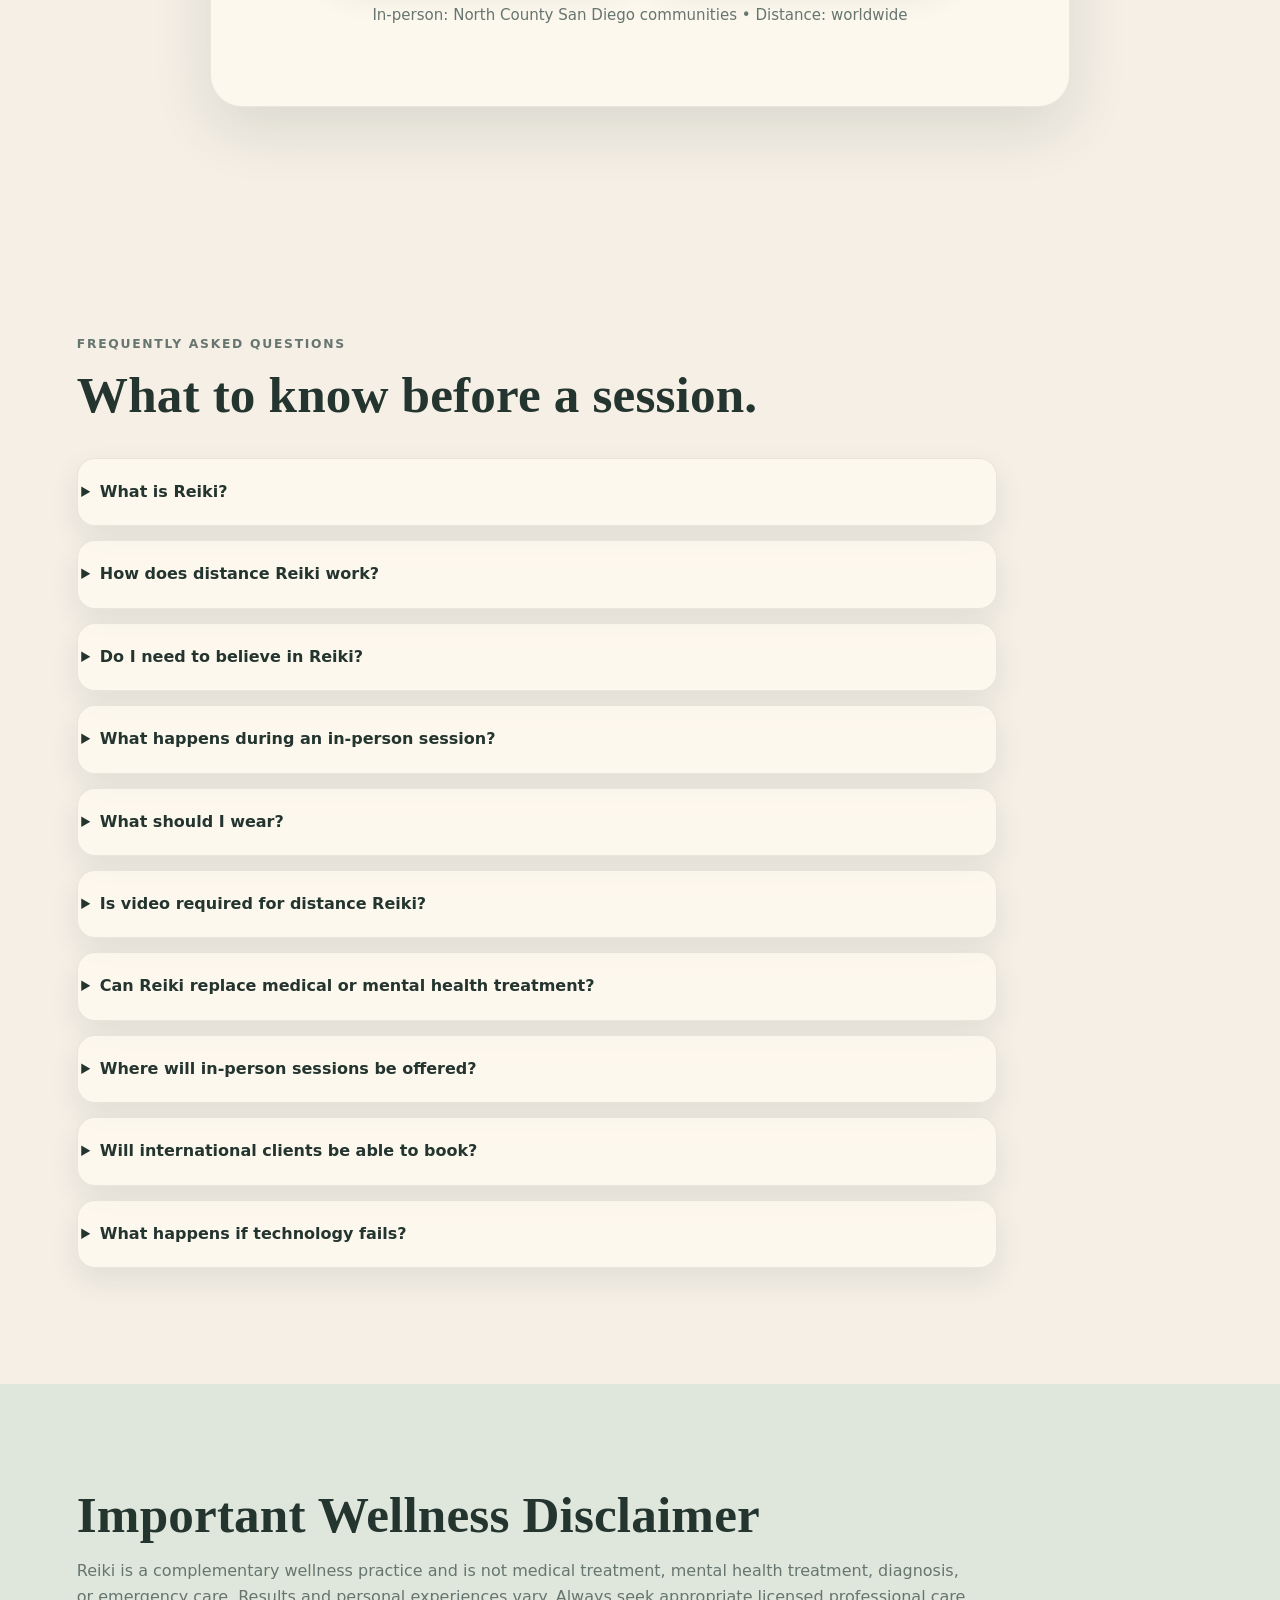
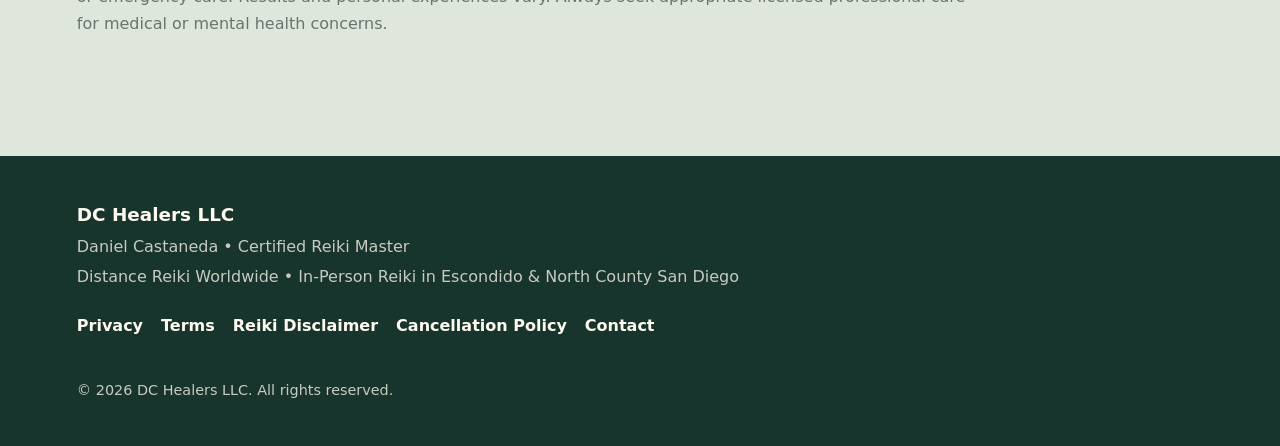
==== commit fe1d033b: "Add files via upload" ====
--- a/index.html
+++ b/index.html
@@ -434,10 +434,10 @@
 
       <div class="pricing" aria-label="In-person Reiki pricing">
 <a class="price-option" aria-label="Book a 30-minute in-person Reiki session for $50" href="https://dchealers.setmore.com/services/925f6d6d-2204-4aef-9b80-2e35a79911d1">
-    <span>30 minutes</span><strong>$50</strong>
+    <span class="price-duration">30 minutes</span><strong class="price-amount">$50</strong><span class="price-book">Book <span aria-hidden="true">→</span></span>
 </a>
 <a class="price-option" aria-label="Book a 60-minute in-person Reiki session for $90" href="https://dchealers.setmore.com/services/f63a6f7d-4ef3-407c-befd-6c2160d81c1b">
-    <span>60 minutes</span><strong>$90</strong>
+    <span class="price-duration">60 minutes</span><strong class="price-amount">$90</strong><span class="price-book">Book <span aria-hidden="true">→</span></span>
 </a>
 </div>
       
@@ -460,10 +460,10 @@
 
    <div class="pricing" aria-label="Distance Reiki pricing">
     <a class="price-option" aria-label="Book a 30-minute distance Reiki session for $45" href="https://dchealers.setmore.com/services/4bc9ed78-75e5-4ed2-9249-a19fce938799">
-        <span>30 minutes</span><strong>$45</strong>
+        <span class="price-duration">30 minutes</span><strong class="price-amount">$45</strong><span class="price-book">Book <span aria-hidden="true">→</span></span>
     </a>
     <a class="price-option" aria-label="Book a 60-minute distance Reiki session for $85" href="https://dchealers.setmore.com/services/111558bc-fed0-4663-94fb-ca4b347dedbd">
-        <span>60 minutes</span><strong>$85</strong>
+        <span class="price-duration">60 minutes</span><strong class="price-amount">$85</strong><span class="price-book">Book <span aria-hidden="true">→</span></span>
     </a>
 </div>
 
@@ -630,7 +630,7 @@
       </div>
     </article>
 
-    <article class="journey-card current">
+    <article class="journey-card">
       <span>03</span>
       <div>
         <h3>Reiki Master</h3>
@@ -638,7 +638,7 @@
       </div>
     </article>
 
-    <article class="journey-card">
+    <article class="journey-card current">
       <span>04</span>
       <div>
         <h3>Practice & Service</h3>
@@ -655,41 +655,45 @@
     <p>Every Reiki experience is personal. Here are a few reflections from people who have received Reiki with Daniel.</p>
   </div>
 
-  <div class="journey-grid">
-    <article class="journey-card">
+  <div class="testimonial-carousel-wrap">
+    <button class="testimonial-arrow testimonial-prev" type="button" aria-label="Show previous testimonials">‹</button>
+    <div class="testimonial-carousel" tabindex="0" aria-label="Client testimonials">
+    <article class="testimonial-card">
       <div>
         <p>“I was a skeptic going into Reiki, but my sessions with Daniel completely surprised me. I experienced visions of colors and waves, along with tingling sensations throughout my body. Afterward, I always feel more grounded and in tune with myself. Daniel makes the whole experience comfortable and relaxing, and has such a naturally calming energy. I genuinely believe he has a gift.”</p>
         <h3>Will Z.</h3>
       </div>
     </article>
 
-    <article class="journey-card">
+    <article class="testimonial-card">
       <div>
         <p>“My Reiki session with Daniel was such a relaxing and meaningful experience. I noticed changes in my breathing during the session, and afterward, Daniel shared that he had been focusing around my heart and throat chakras. What he shared really resonated with me. I left feeling relaxed, balanced, and more connected to myself. Daniel has a calming, intuitive presence, and I would absolutely recommend experiencing a session with him.”</p>
         <h3>Kim G.</h3>
       </div>
     </article>
 
-    <article class="journey-card">
+    <article class="testimonial-card">
       <div>
         <p>“During my Reiki session, a wave of calm washed over me as I instantly sank into a state of relaxation. My mind felt clear, and I felt completely at peace with myself.”</p>
         <h3>Michael W.</h3>
       </div>
     </article>
 
-    <article class="journey-card">
+    <article class="testimonial-card">
       <div>
         <p>“My Reiki experience was wonderful. I felt at peace and had a very calm, soothing feeling come over me.”</p>
         <h3>Donna K.</h3>
       </div>
     </article>
 
-    <article class="journey-card">
+    <article class="testimonial-card">
       <div>
         <p>“My first Reiki experience was something completely new to me, and I was a little skeptical at first. During my sessions, I’ve experienced beautiful blue and green colors, sometimes accompanied by flashes of white, along with unique sensations during the session. Afterwards, I feel incredibly relaxed, calm, and centered. I now look forward to every Reiki session because I leave feeling peaceful, grounded, and reassured.”</p>
         <h3>Caleb W.</h3>
       </div>
     </article>
+    </div>
+    <button class="testimonial-arrow testimonial-next" type="button" aria-label="Show more testimonials">›</button>
   </div>
 </section>
 
--- a/style.css
+++ b/style.css
@@ -1092,11 +1092,11 @@
 
 .price-option {
   display: grid;
-  grid-template-columns: minmax(0, 1fr) auto auto;
+  grid-template-columns: minmax(0, 1fr) 48px 62px;
   align-items: center;
-  gap: 9px;
+  gap: 8px;
   min-height: 62px;
-  padding: 10px 11px 10px 14px;
+  padding: 10px 10px 10px 14px;
   border: 1px solid rgba(24,53,45,.12);
   border-radius: 18px;
   background: rgba(231,216,195,.42);
@@ -1117,40 +1117,46 @@
   outline-offset: 3px;
 }
 
-.price-option span {
-  font-size: .86rem;
+.price-option .price-duration,
+.price-option .price-amount,
+.price-option .price-book {
+  white-space: nowrap;
+  text-decoration: none;
+}
+
+.price-option .price-duration {
+  font-size: .84rem;
   line-height: 1.15;
   font-weight: 800;
-  text-decoration: none;
-  white-space: nowrap;
-}
-
-.price-option strong {
+}
+
+.price-option .price-amount {
   font-family: Georgia, "Times New Roman", serif;
-  font-size: 1.42rem;
+  font-size: 1.34rem;
   line-height: 1;
-  white-space: nowrap;
-  text-decoration: none;
-}
-
-.price-option::after {
-  content: "Book  →";
+  text-align: center;
+}
+
+.price-option .price-book {
   display: inline-flex;
   align-items: center;
   justify-content: center;
+  width: 62px;
   min-height: 34px;
-  padding: 0 10px;
   border-radius: 999px;
   background: var(--deep);
   color: var(--cream);
-  font-size: .72rem;
+  font-size: .69rem;
   line-height: 1;
   font-weight: 900;
-  white-space: nowrap;
-  text-decoration: none;
-}
-
-.price-option:hover::after {
+}
+
+.price-option .price-book span {
+  margin-left: 3px;
+  font-size: .82rem;
+}
+
+.price-option:hover .price-book {
   background: var(--gold);
   color: var(--deep);
 }
@@ -1158,6 +1164,10 @@
 @media (max-width: 700px) {
   .pricing {
     grid-template-columns: 1fr;
+  }
+
+  .price-option {
+    grid-template-columns: minmax(0, 1fr) 52px 62px;
   }
 }
 
@@ -1219,3 +1229,116 @@
     max-width: 460px;
   }
 }
+
+
+/* Testimonials carousel: no empty fifth-card slot, with touch/trackpad scrolling and controls. */
+.testimonial-carousel-wrap {
+  position: relative;
+  display: grid;
+  grid-template-columns: auto minmax(0, 1fr) auto;
+  align-items: center;
+  gap: 14px;
+}
+
+.testimonial-carousel {
+  display: flex;
+  gap: 22px;
+  overflow-x: auto;
+  scroll-snap-type: x mandatory;
+  scroll-behavior: smooth;
+  scrollbar-width: none;
+  padding: 4px 4px 18px;
+  overscroll-behavior-x: contain;
+}
+
+.testimonial-carousel::-webkit-scrollbar {
+  display: none;
+}
+
+.testimonial-card {
+  flex: 0 0 calc((100% - 22px) / 2);
+  scroll-snap-align: start;
+  display: block;
+  min-height: 250px;
+  padding: 28px;
+  border-radius: 24px;
+  background: rgba(245,239,230,.8);
+  border: 1px solid rgba(24,53,45,.08);
+  box-shadow: var(--small-shadow);
+  transition: transform .32s var(--ease-premium), box-shadow .32s ease, border-color .32s ease;
+}
+
+.testimonial-card:hover {
+  transform: translateY(-5px);
+  border-color: rgba(24,53,45,.13);
+  box-shadow: var(--shadow-hover);
+}
+
+.testimonial-card > div {
+  height: 100%;
+  display: flex;
+  flex-direction: column;
+}
+
+.testimonial-card p {
+  color: var(--muted);
+  line-height: 1.68;
+}
+
+.testimonial-card h3 {
+  margin-top: auto;
+  padding-top: 16px;
+  margin-bottom: 0;
+}
+
+.testimonial-arrow {
+  width: 42px;
+  height: 42px;
+  border: 1px solid rgba(24,53,45,.13);
+  border-radius: 50%;
+  background: rgba(255,250,240,.9);
+  color: var(--deep);
+  font-size: 1.7rem;
+  line-height: 1;
+  cursor: pointer;
+  box-shadow: 0 6px 18px rgba(24,53,45,.08);
+  transition: transform .18s ease, background-color .18s ease, box-shadow .18s ease;
+}
+
+.testimonial-arrow:hover {
+  transform: translateY(-2px);
+  background: var(--deep);
+  color: var(--cream);
+  box-shadow: var(--small-shadow);
+}
+
+.testimonial-arrow:focus-visible {
+  outline: 3px solid rgba(185,145,91,.85);
+  outline-offset: 3px;
+}
+
+@media (max-width: 900px) {
+  .testimonial-card {
+    flex-basis: calc((100% - 22px) / 2);
+  }
+}
+
+@media (max-width: 620px) {
+  .testimonial-carousel-wrap {
+    grid-template-columns: 1fr;
+  }
+
+  .testimonial-carousel {
+    padding-left: 0;
+    padding-right: 0;
+  }
+
+  .testimonial-card {
+    flex-basis: 86%;
+    min-height: 0;
+  }
+
+  .testimonial-arrow {
+    display: none;
+  }
+}
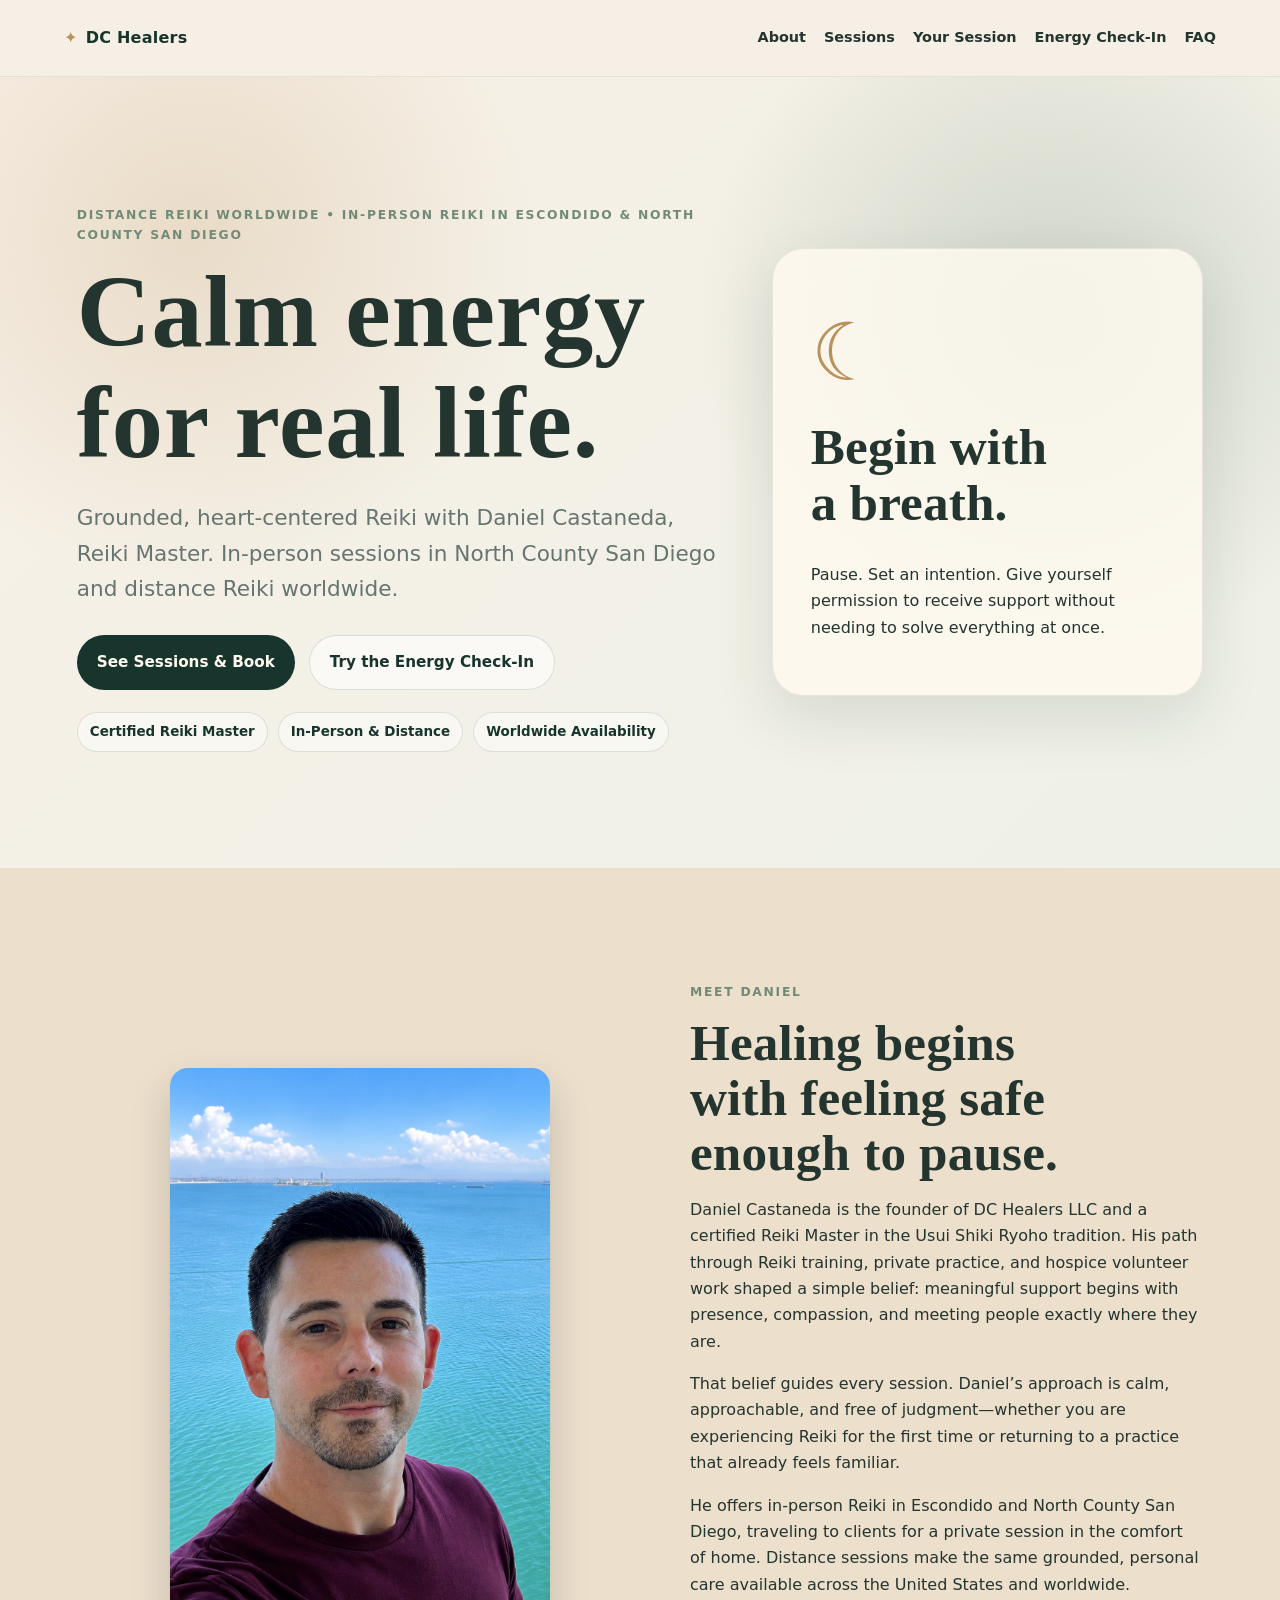
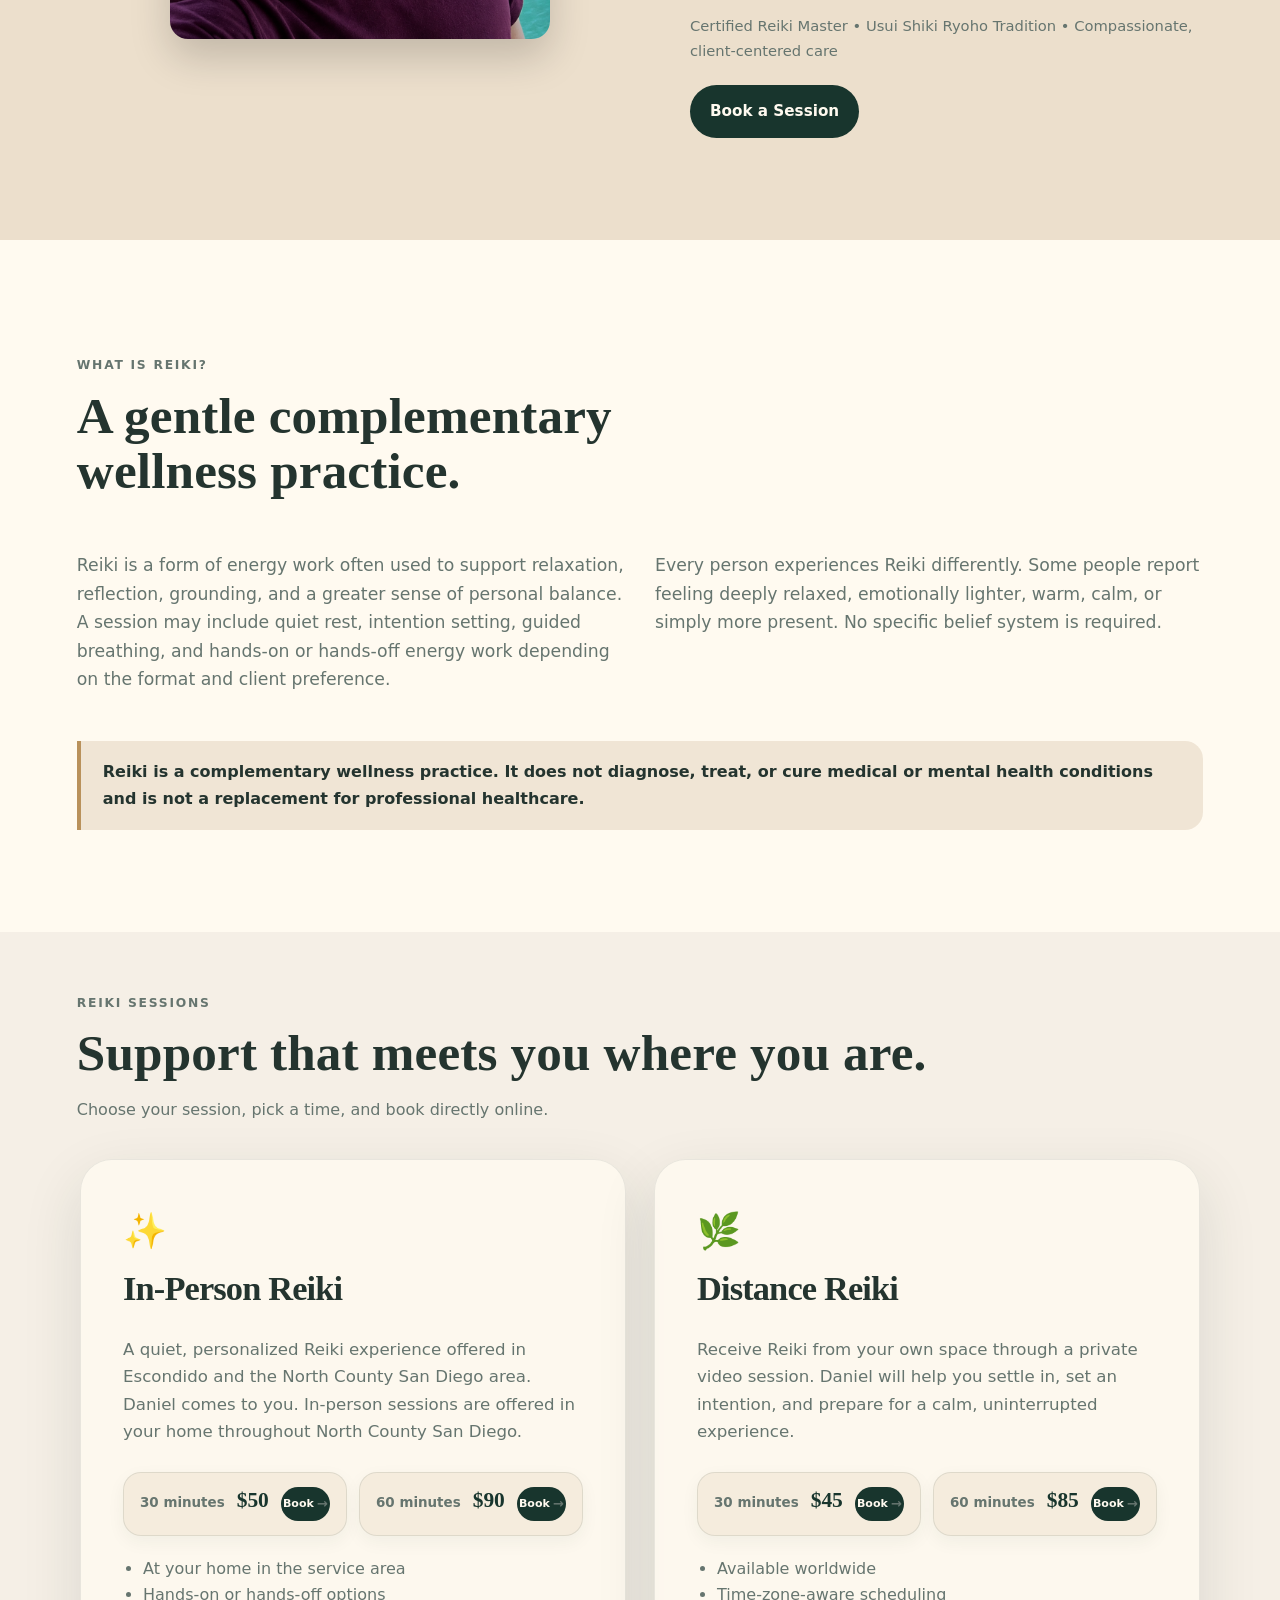
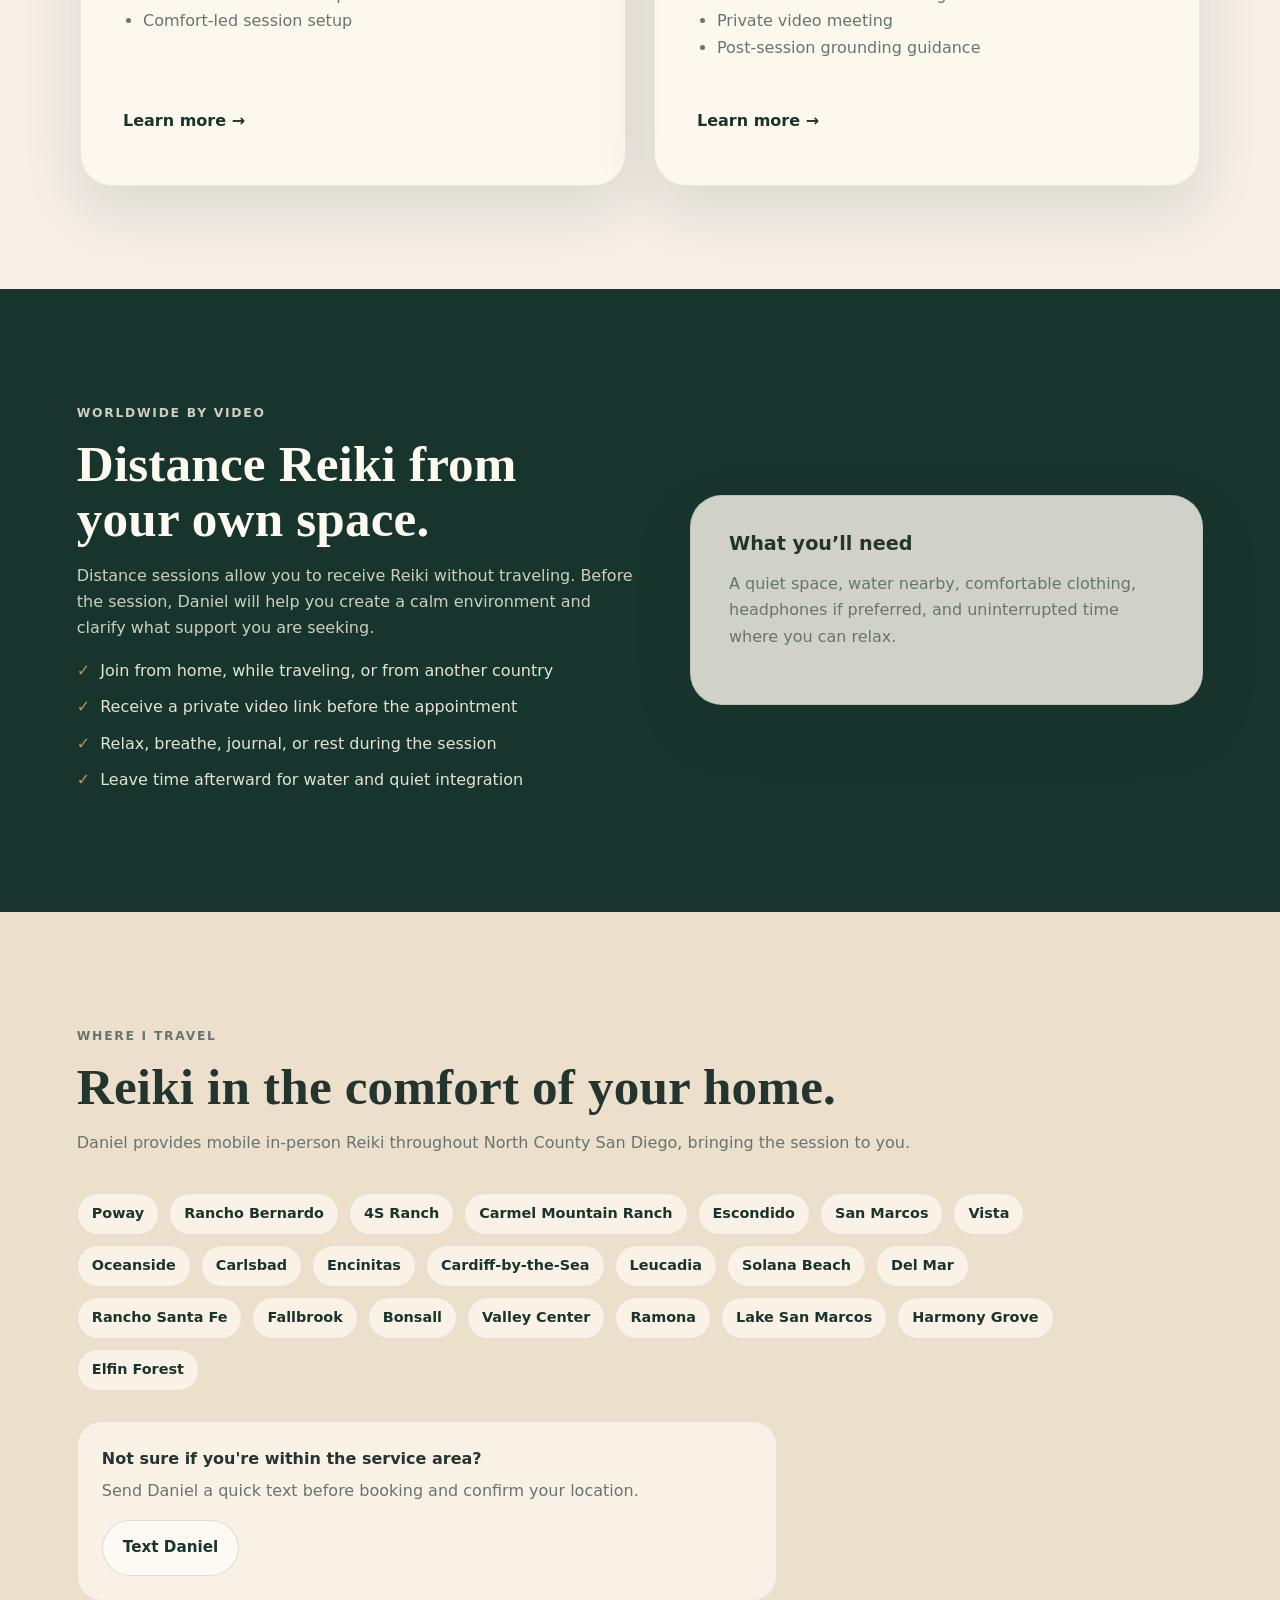
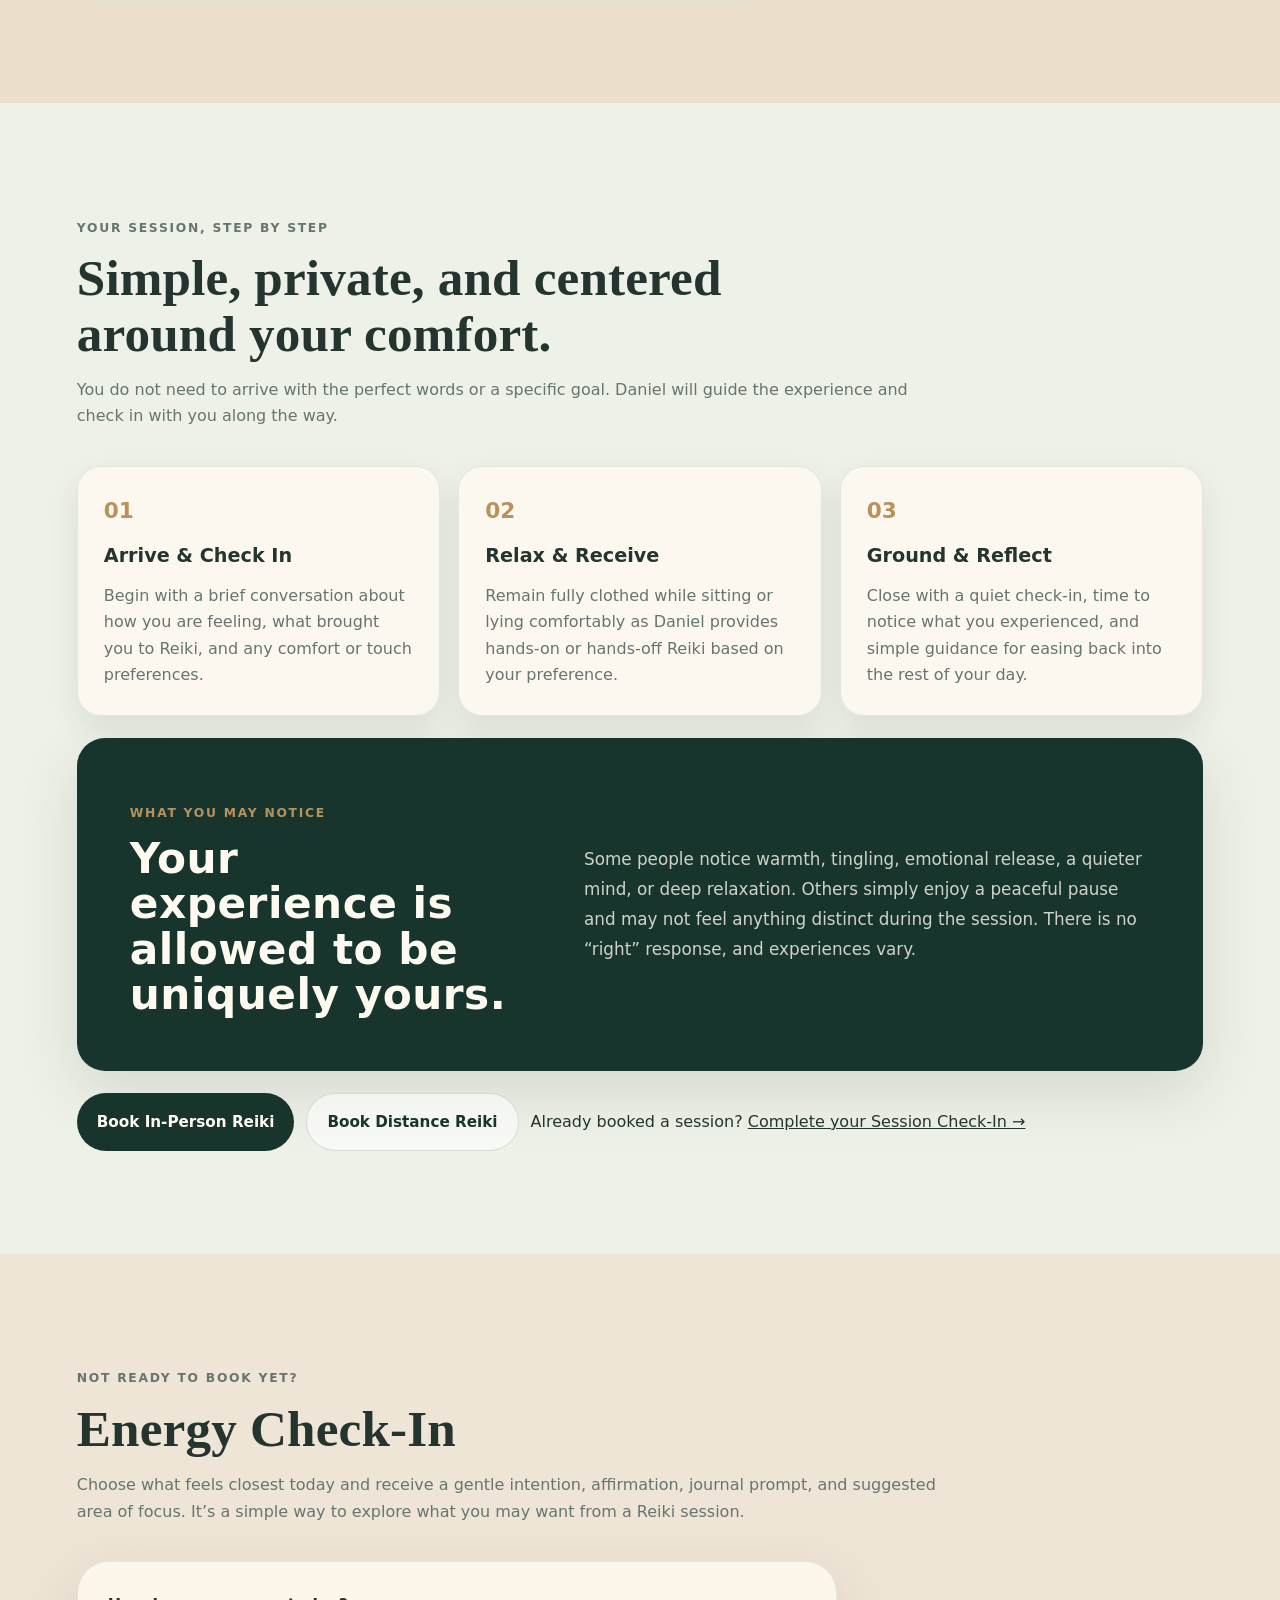
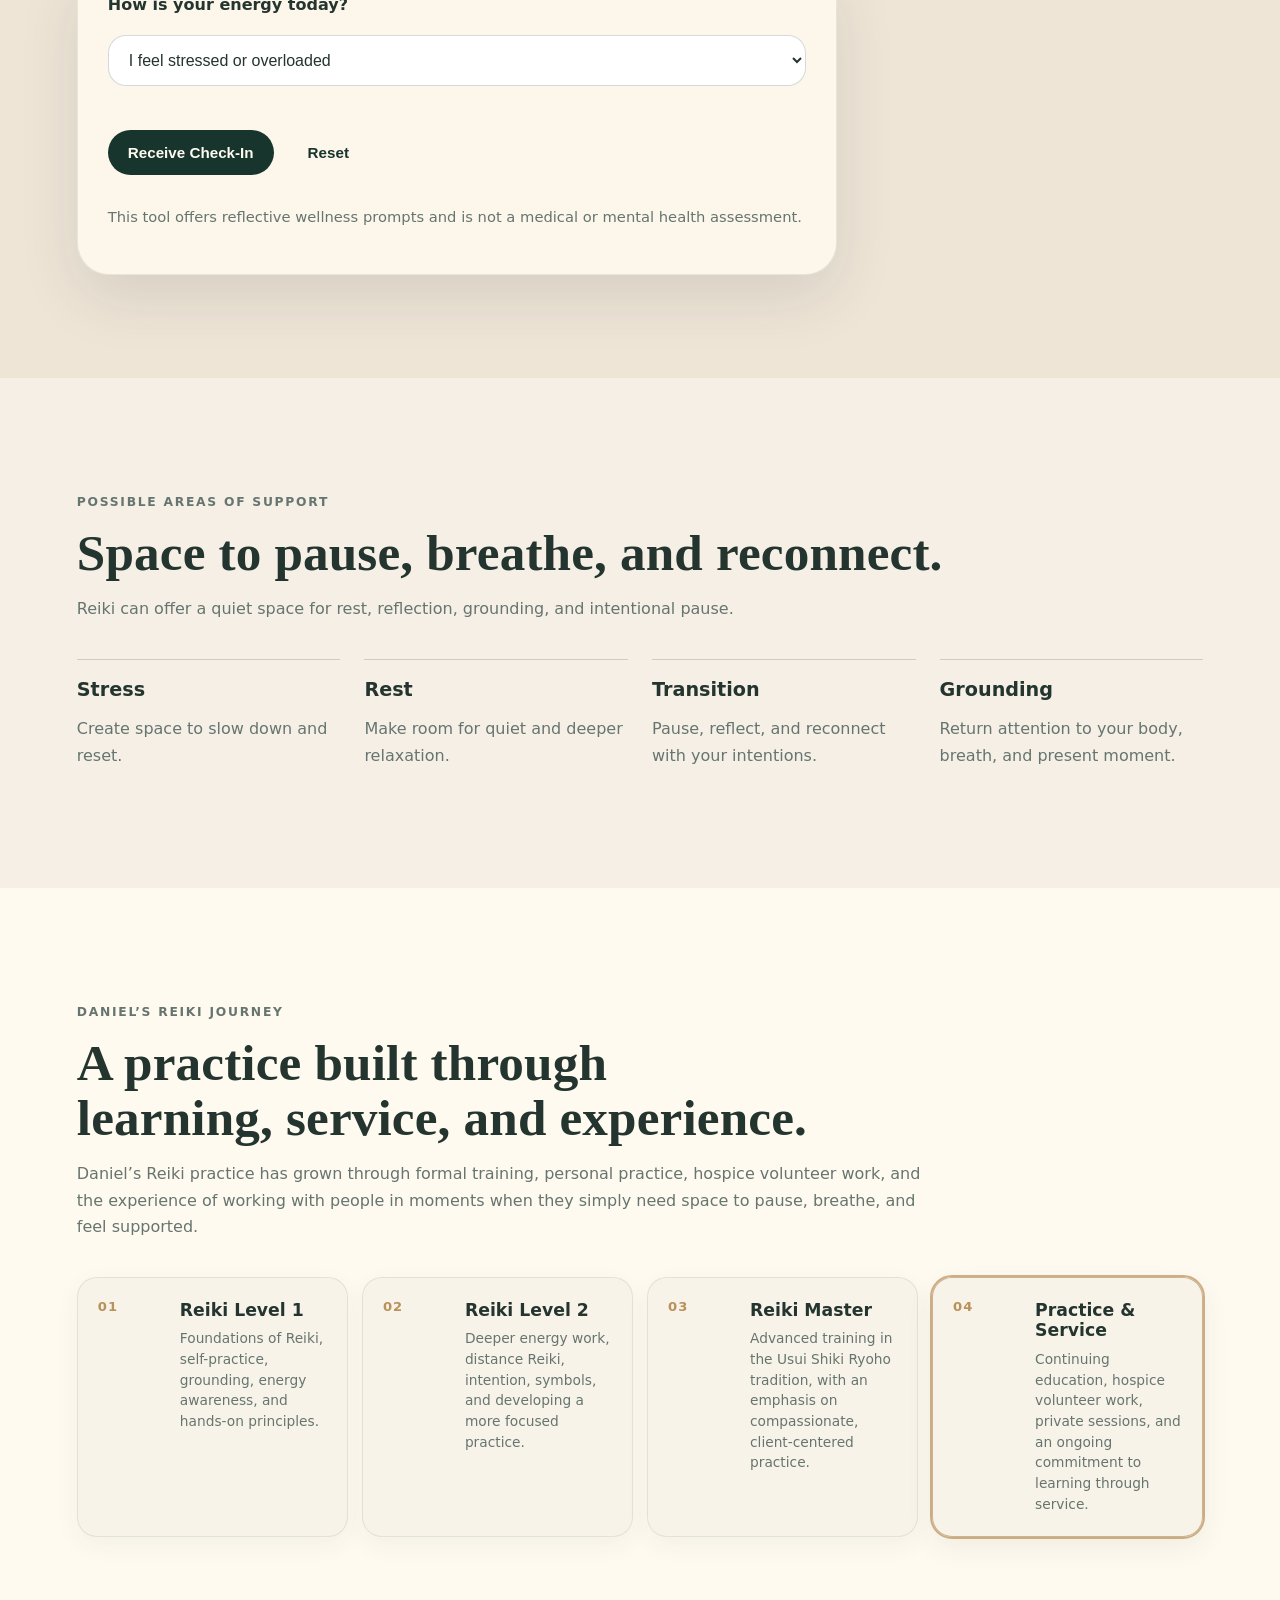
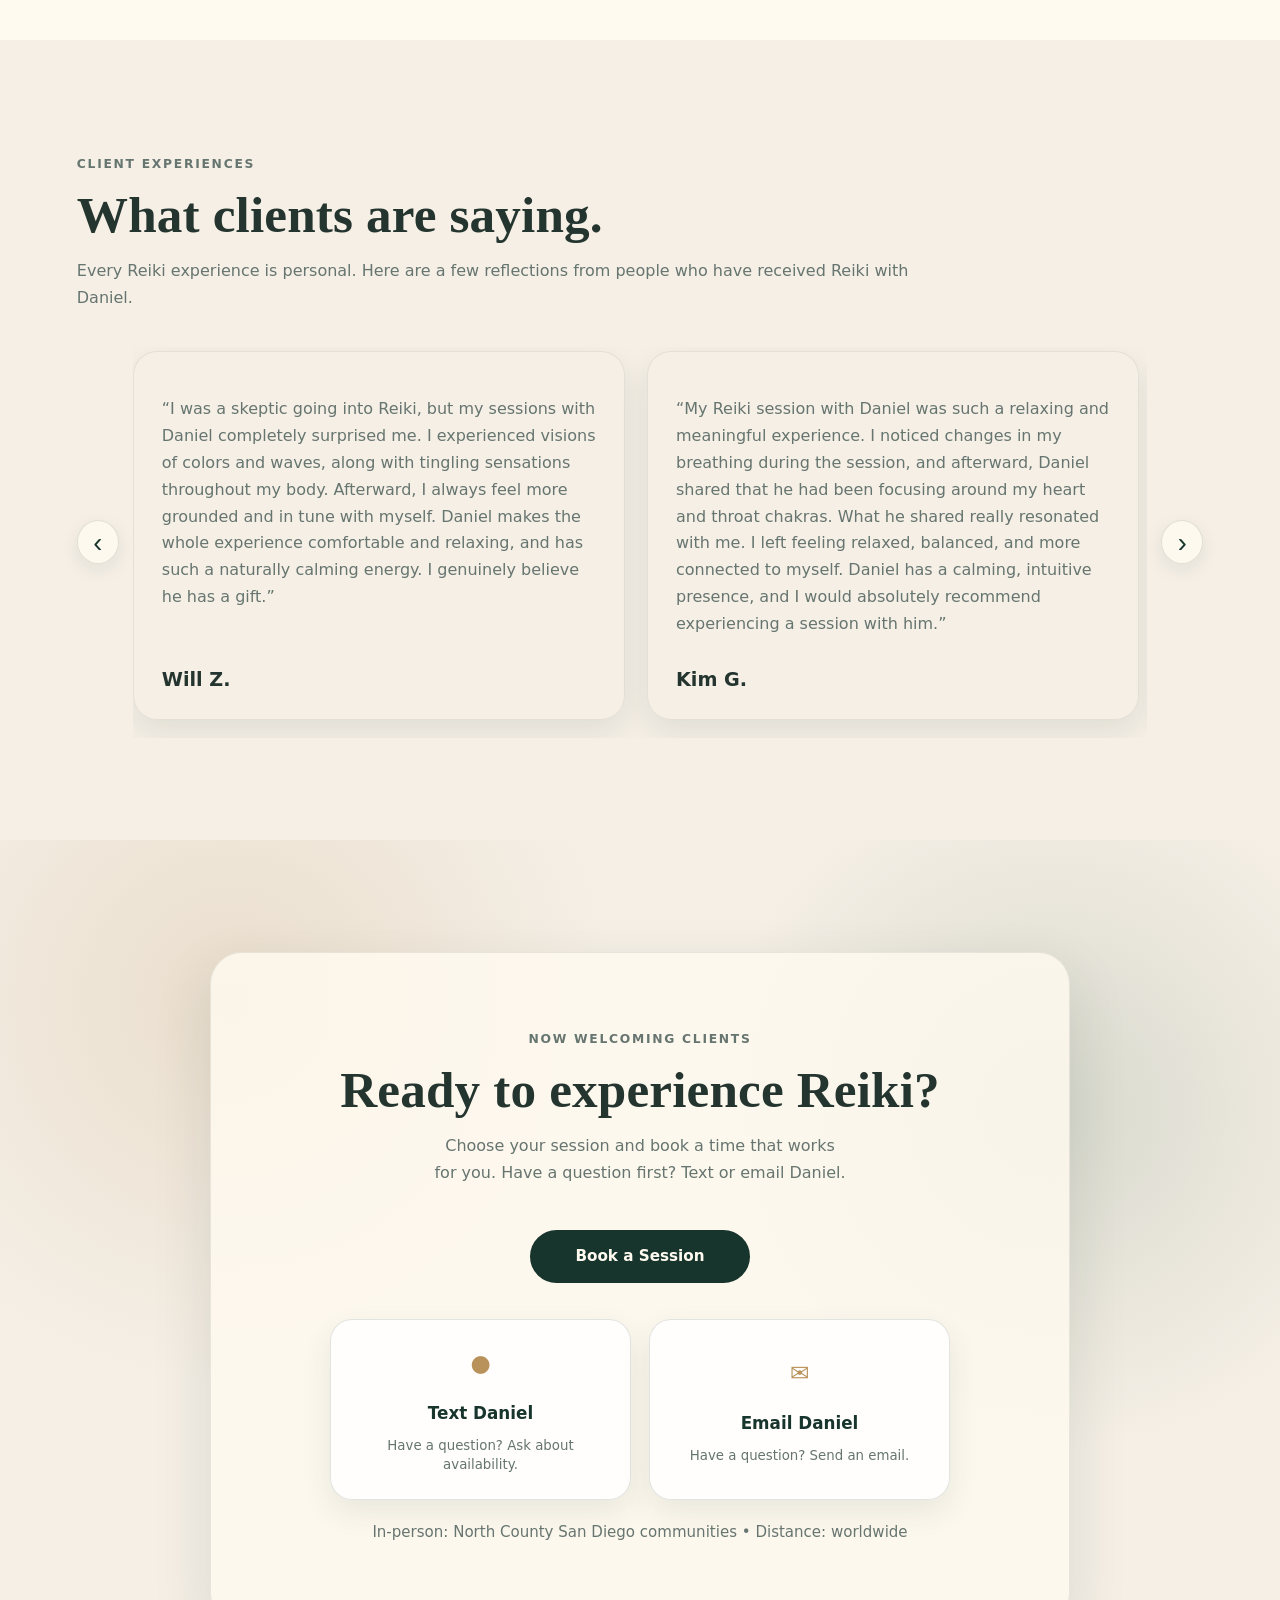
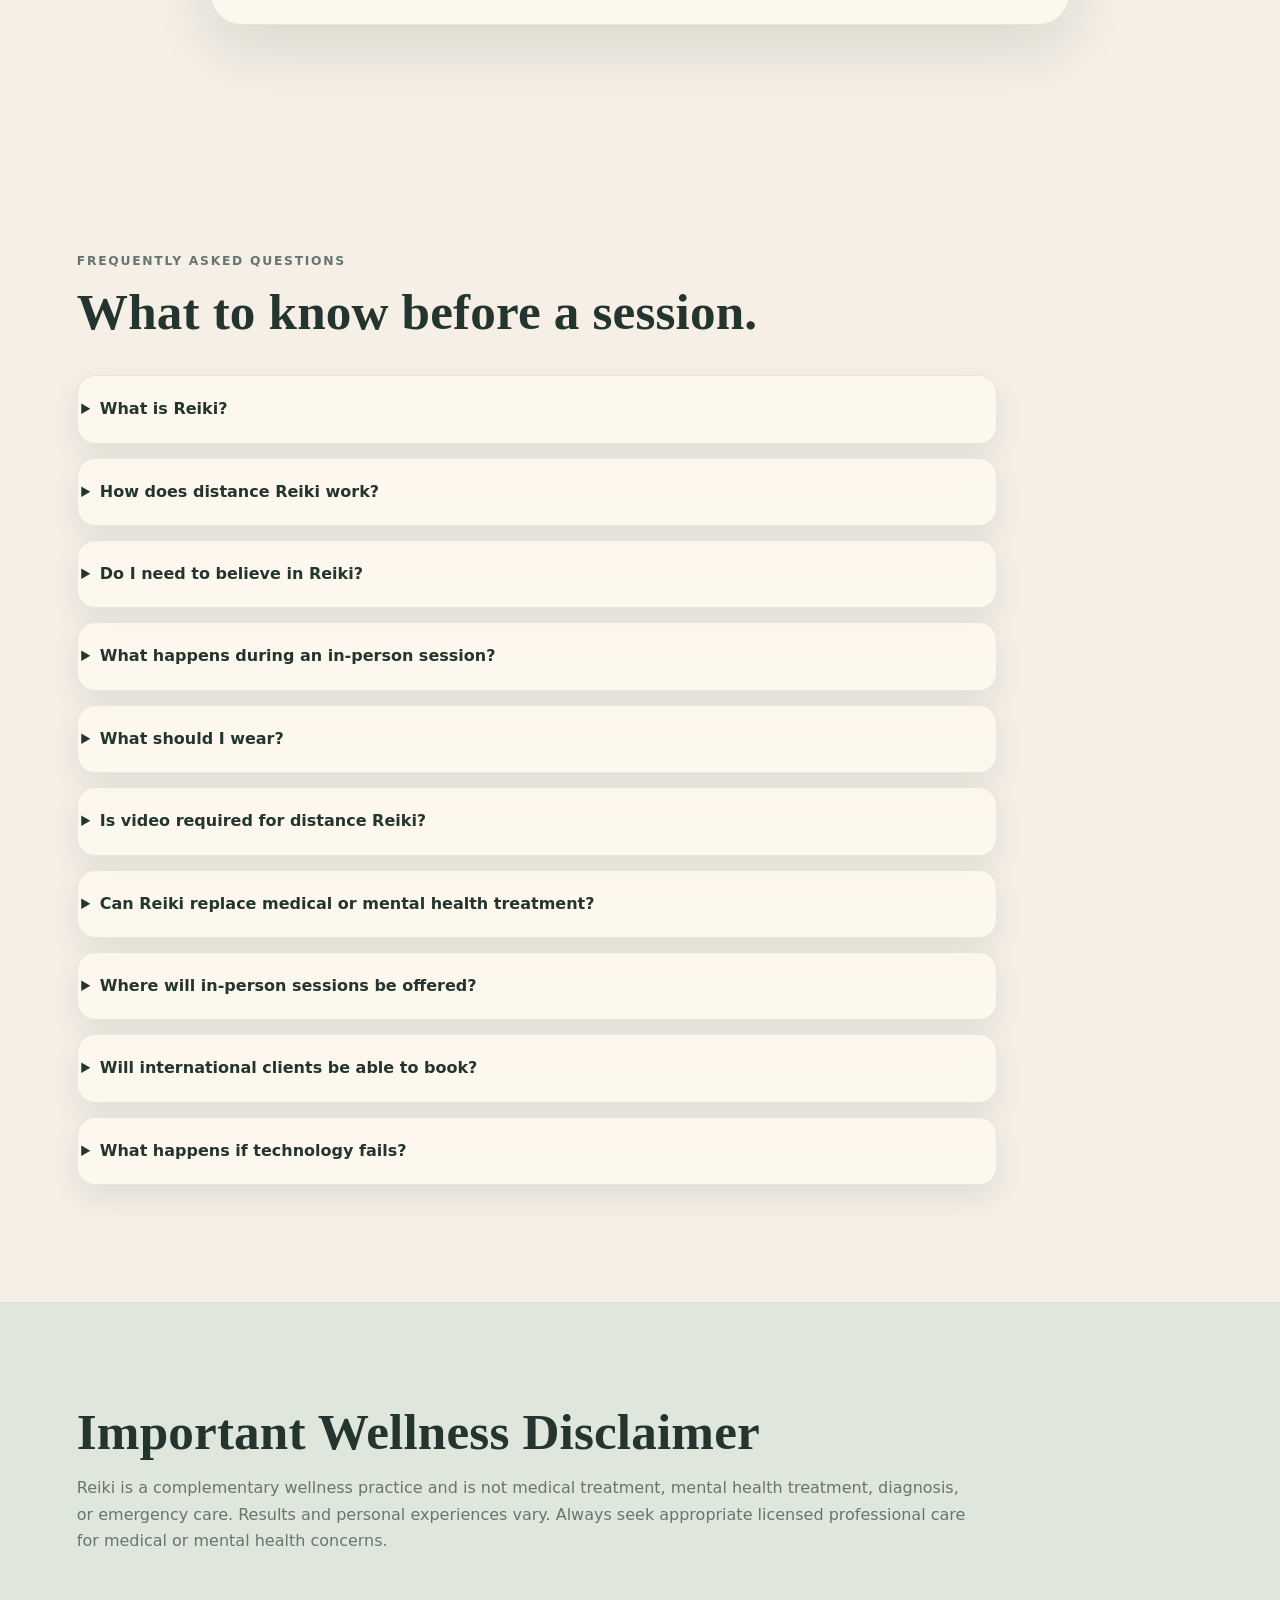
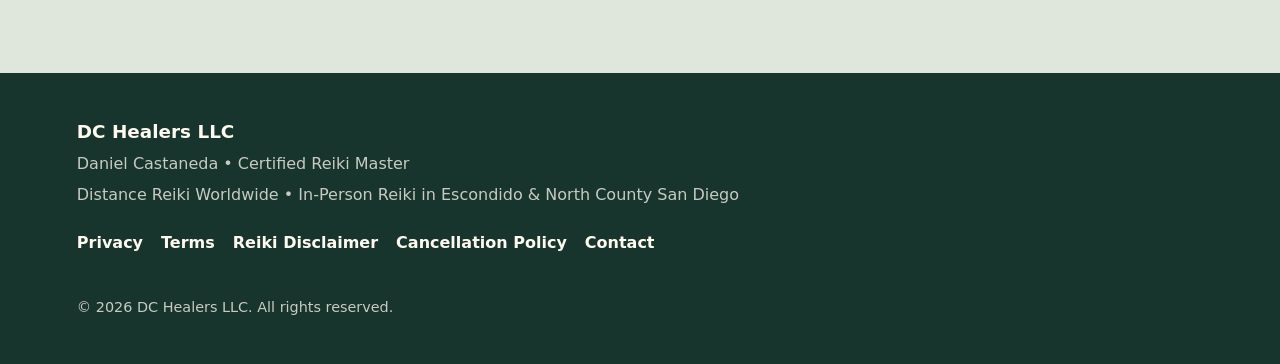
==== commit f27ca1b5: "Add files via upload" ====
--- a/index.html
+++ b/index.html
@@ -401,7 +401,7 @@
     <p>He offers in-person Reiki in Escondido and North County San Diego, traveling to clients for a private session in the comfort of home. Distance sessions make the same grounded, personal care available across the United States and worldwide.</p>
     <p class="credential-note">Certified Reiki Master • Usui Shiki Ryoho Tradition • Compassionate, client-centered care</p>
     <div class="inline-contact-actions">
-      <a class="button primary" href="mailto:daniel.castaneda@dchealers.com?subject=DC%20Healers%20Session%20Request">Request a Session</a>
+      <a class="button primary" href="mailto:daniel.castaneda@dchealers.com?subject=DC%20Healers%20Session%20Request">Book a Session</a>
     </div>
   </div>
 </section>
--- a/style.css
+++ b/style.css
@@ -1342,3 +1342,81 @@
     display: none;
   }
 }
+
+
+/* Compact Reiki journey: credibility without taking over the page. */
+.journey-grid {
+  display: grid;
+  grid-template-columns: repeat(4, minmax(0, 1fr));
+  gap: 14px;
+  margin-top: 28px;
+}
+
+.journey-card {
+  min-height: 0;
+  padding: 22px 20px;
+  border: 1px solid rgba(24,53,45,.09);
+  border-radius: 20px;
+  background: rgba(245,239,230,.68);
+  box-shadow: 0 8px 24px rgba(24,53,45,.05);
+}
+
+.journey-card.current {
+  border-color: rgba(185,145,91,.65);
+  box-shadow: 0 10px 28px rgba(24,53,45,.07);
+}
+
+.journey-card > span {
+  display: block;
+  margin-bottom: 13px;
+  color: var(--gold);
+  font-size: .82rem;
+  line-height: 1;
+  font-weight: 900;
+  letter-spacing: .08em;
+}
+
+.journey-card h3 {
+  margin: 0 0 8px;
+  font-size: 1.08rem;
+  line-height: 1.2;
+}
+
+.journey-card p {
+  margin: 0;
+  color: var(--muted);
+  font-size: .86rem;
+  line-height: 1.5;
+}
+
+@media (max-width: 980px) {
+  .journey-grid {
+    grid-template-columns: repeat(2, minmax(0, 1fr));
+  }
+}
+
+@media (max-width: 620px) {
+  .journey-grid {
+    grid-template-columns: 1fr;
+    gap: 10px;
+  }
+
+  .journey-card {
+    padding: 18px;
+  }
+}
+
+/* Keep the journey section visually lighter than the booking and testimonial sections. */
+#about .section-head {
+  margin-bottom: 0;
+}
+
+#about .section-head p {
+  max-width: 820px;
+}
+
+@media (max-width: 700px) {
+  #about .section-head h2 {
+    margin-bottom: 10px;
+  }
+}
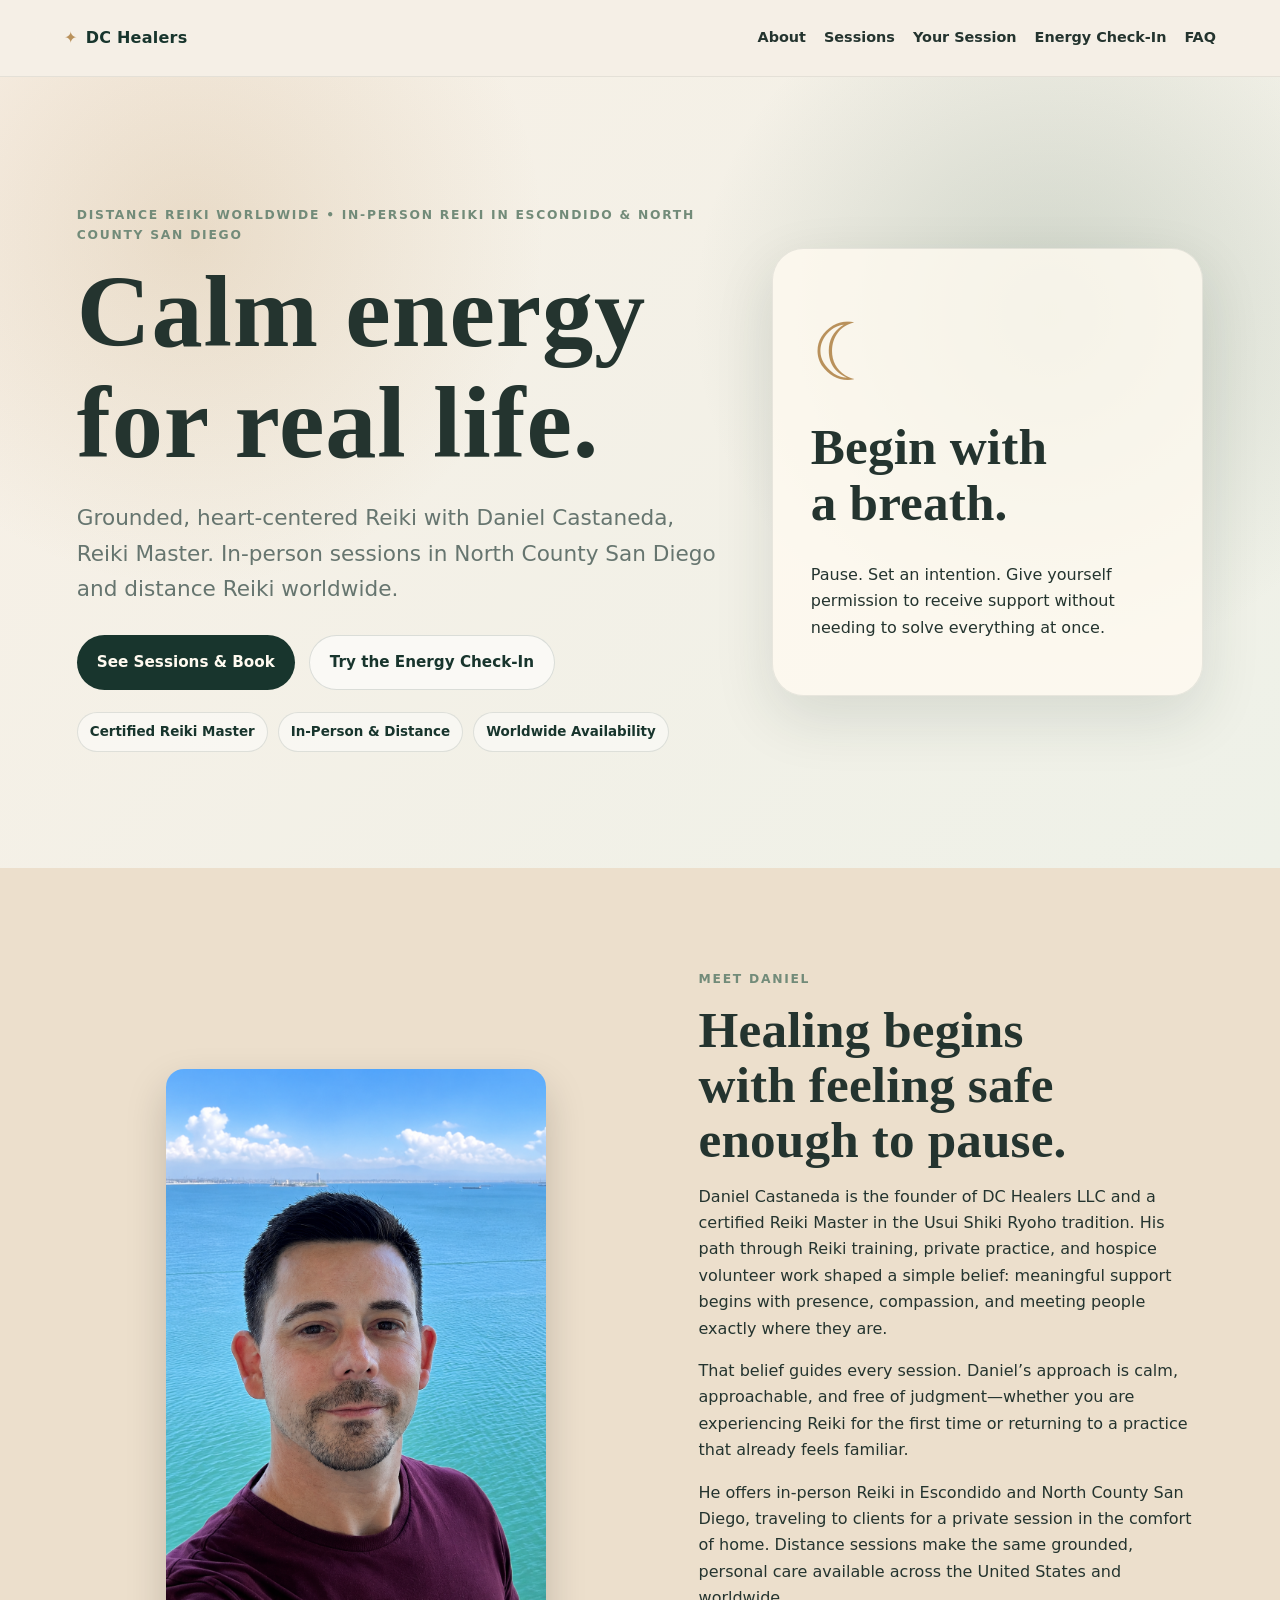
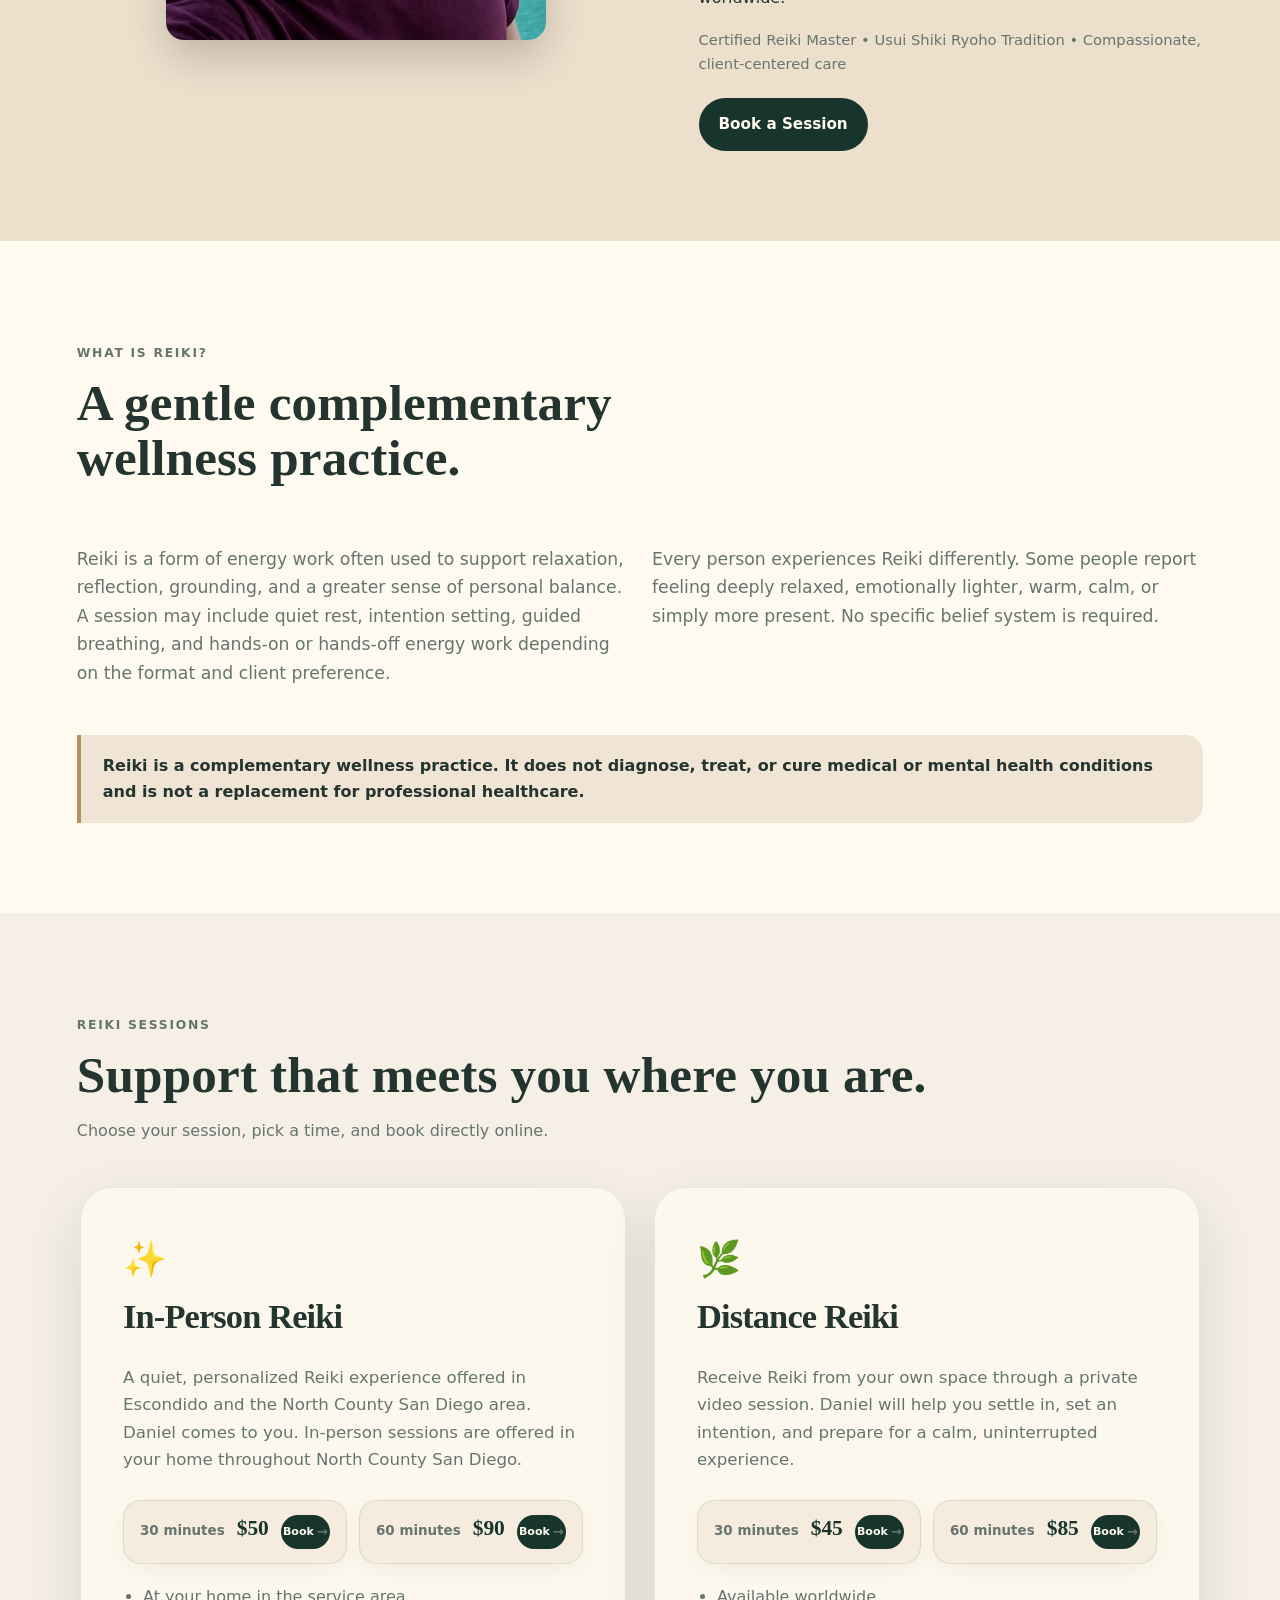
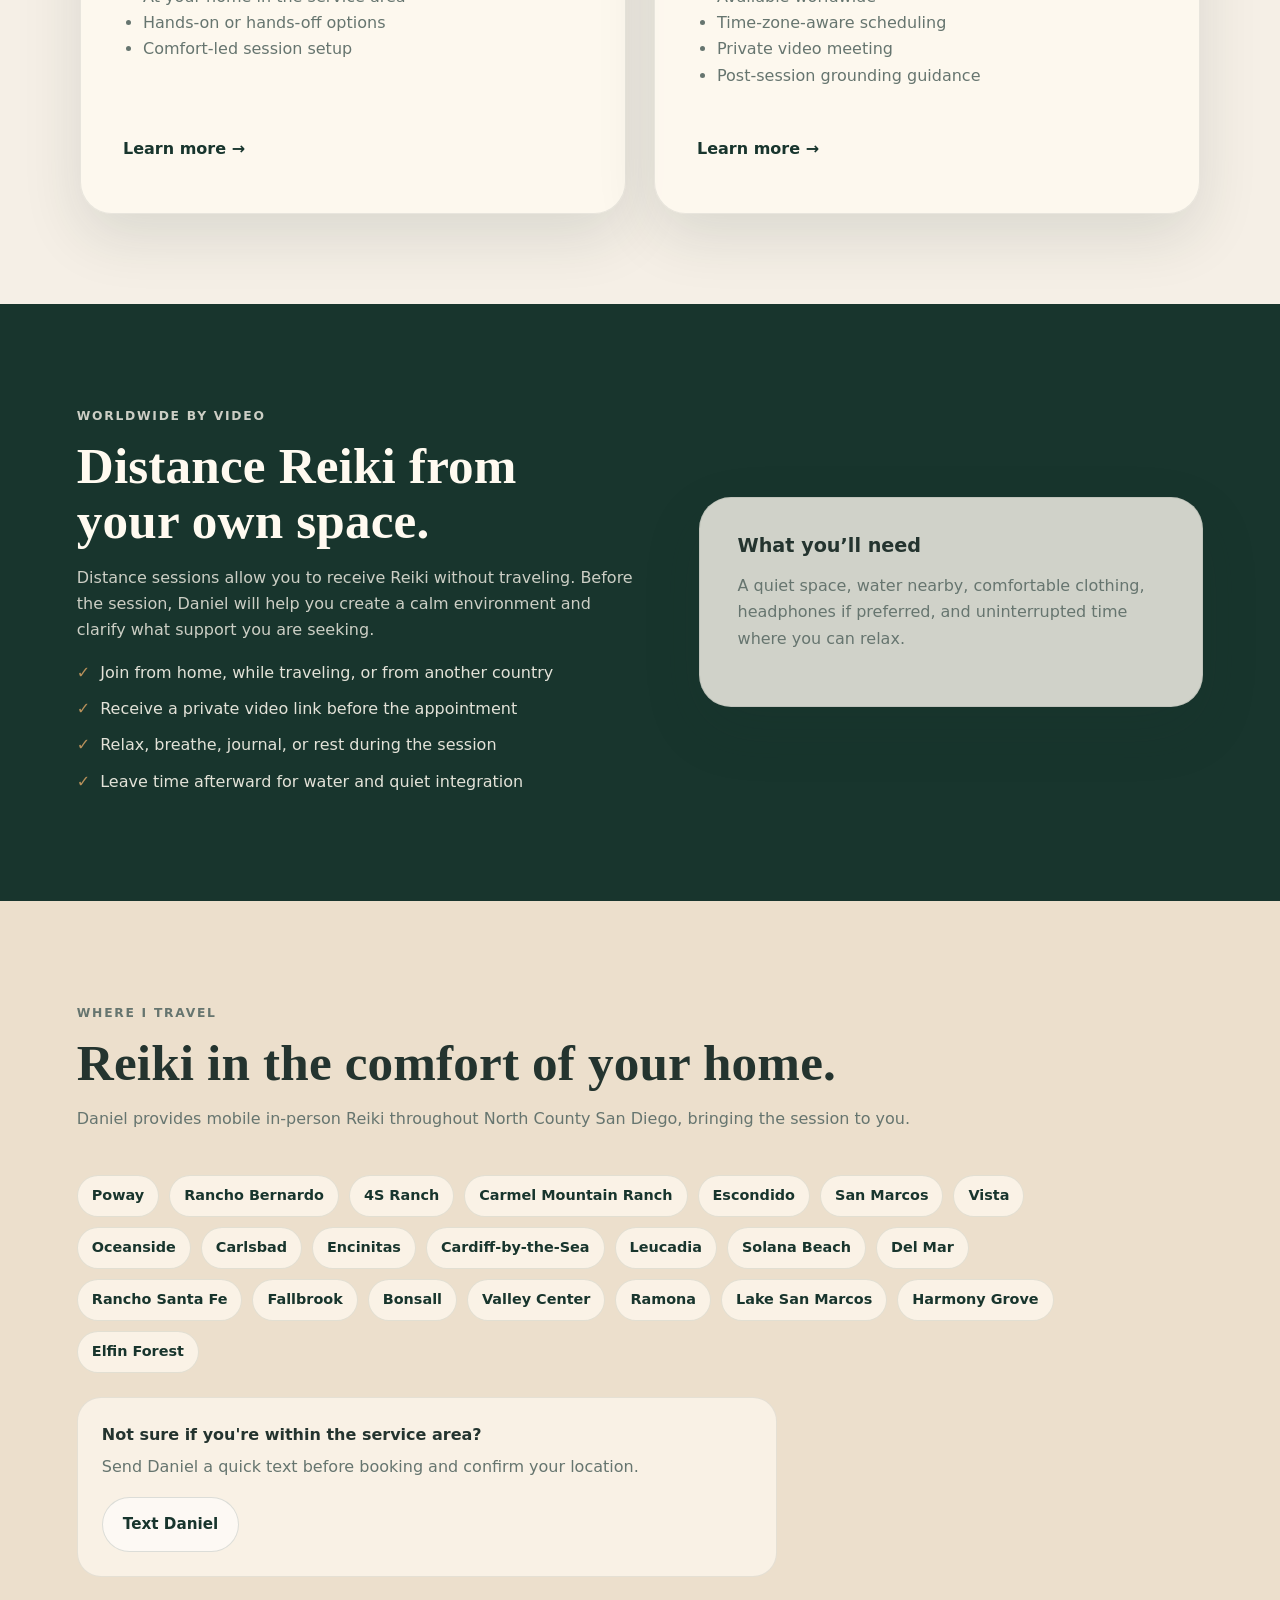
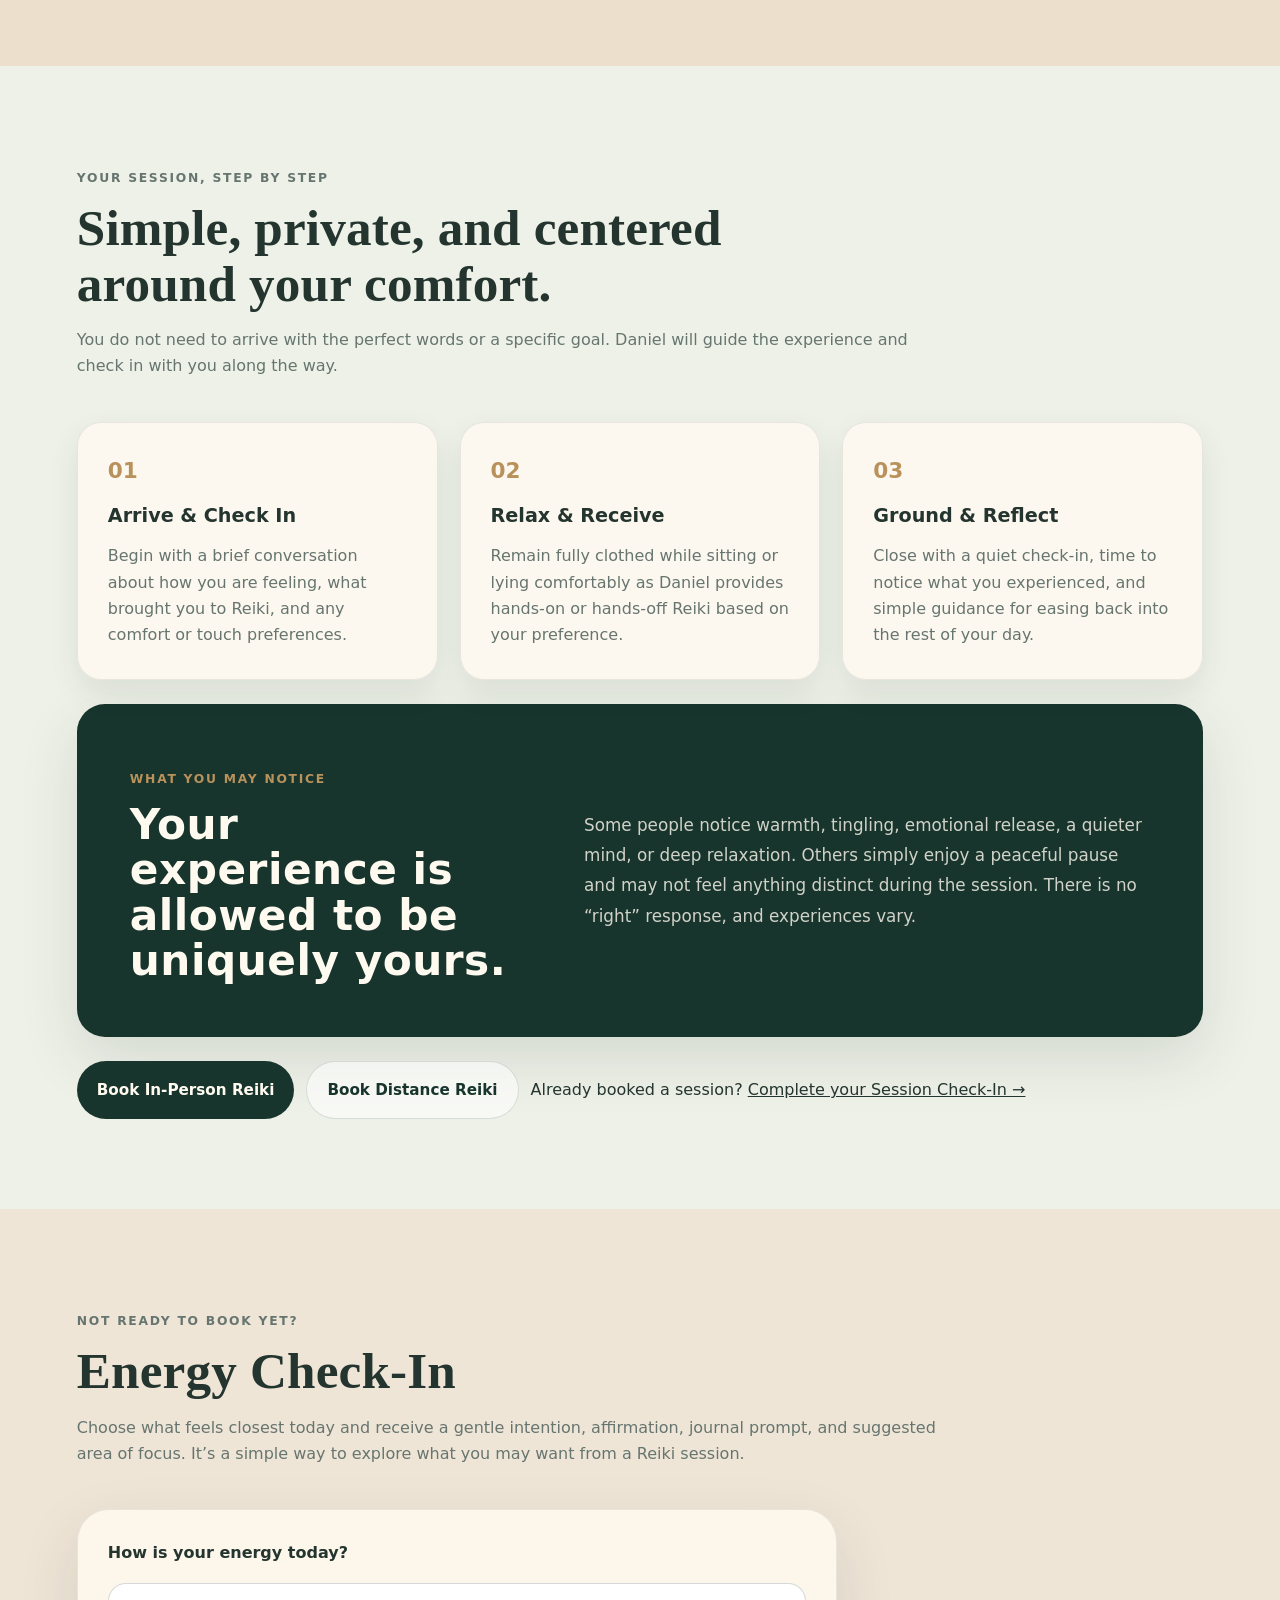
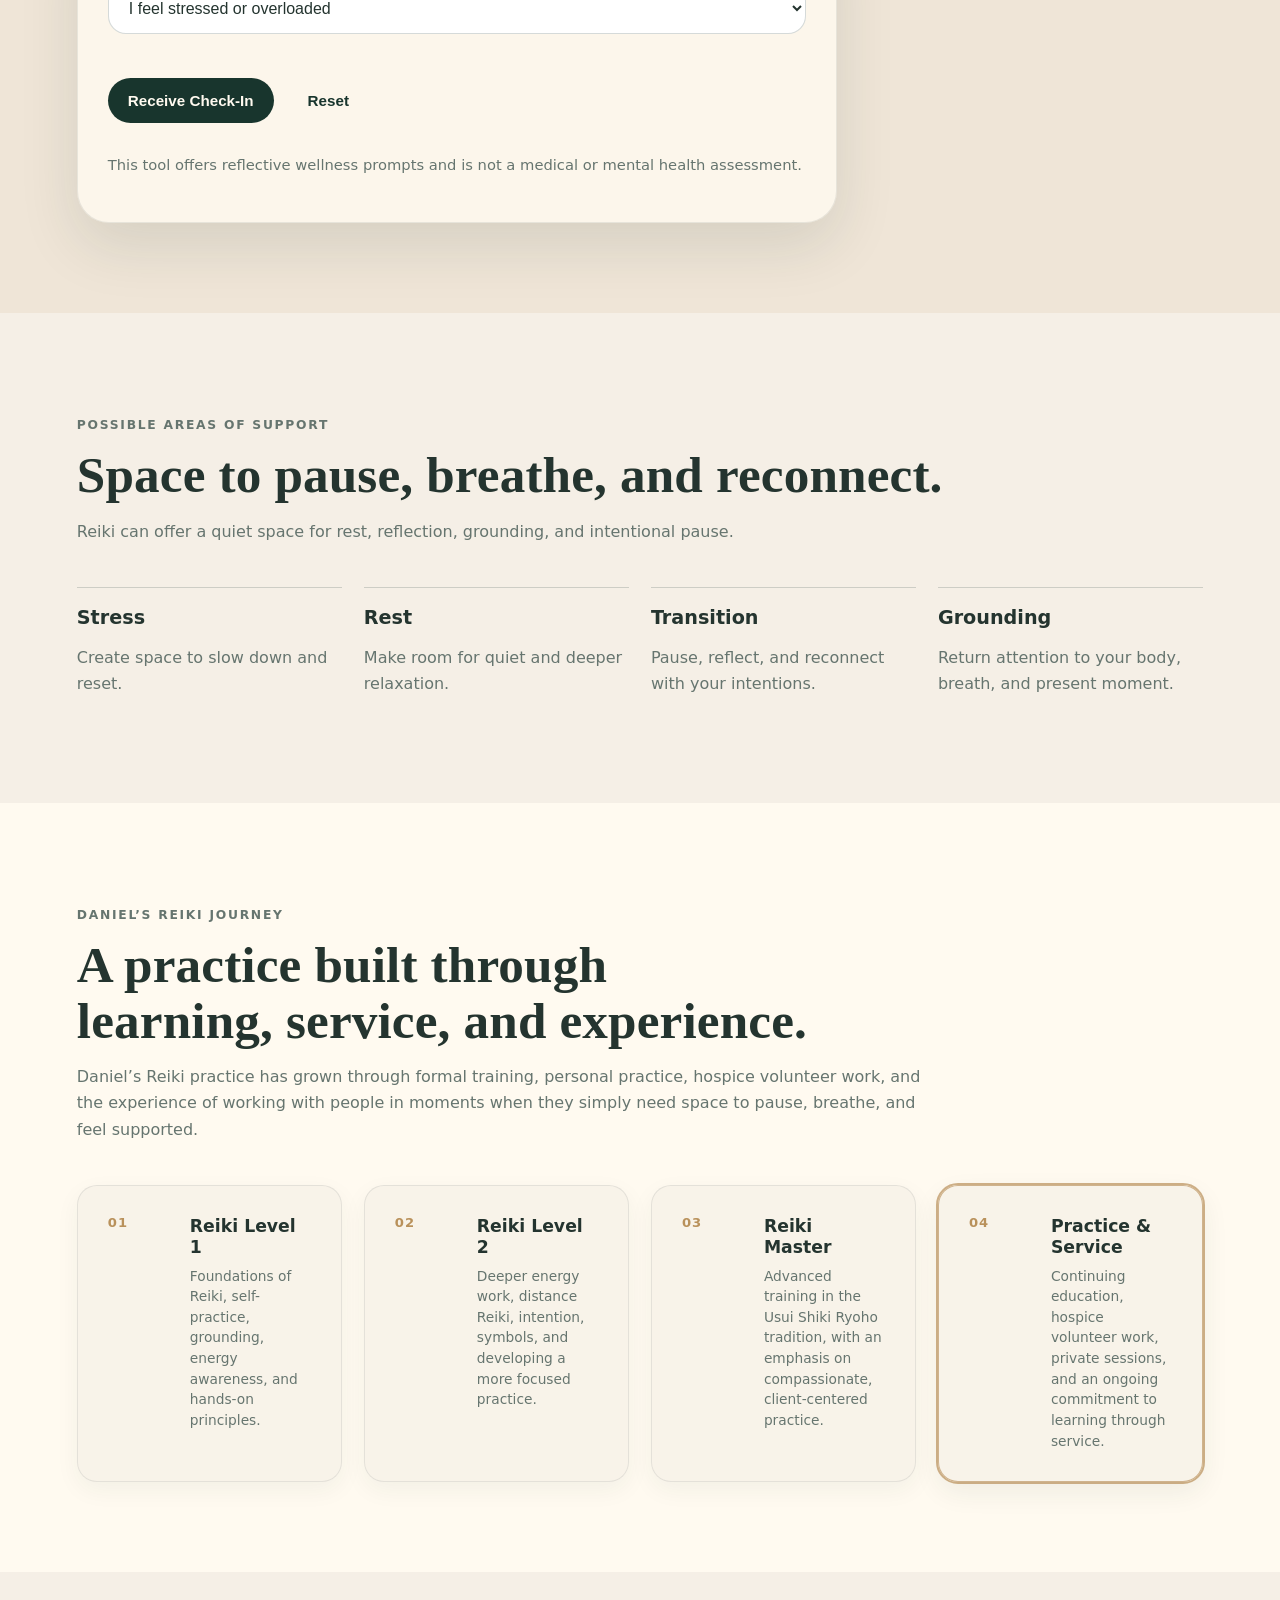
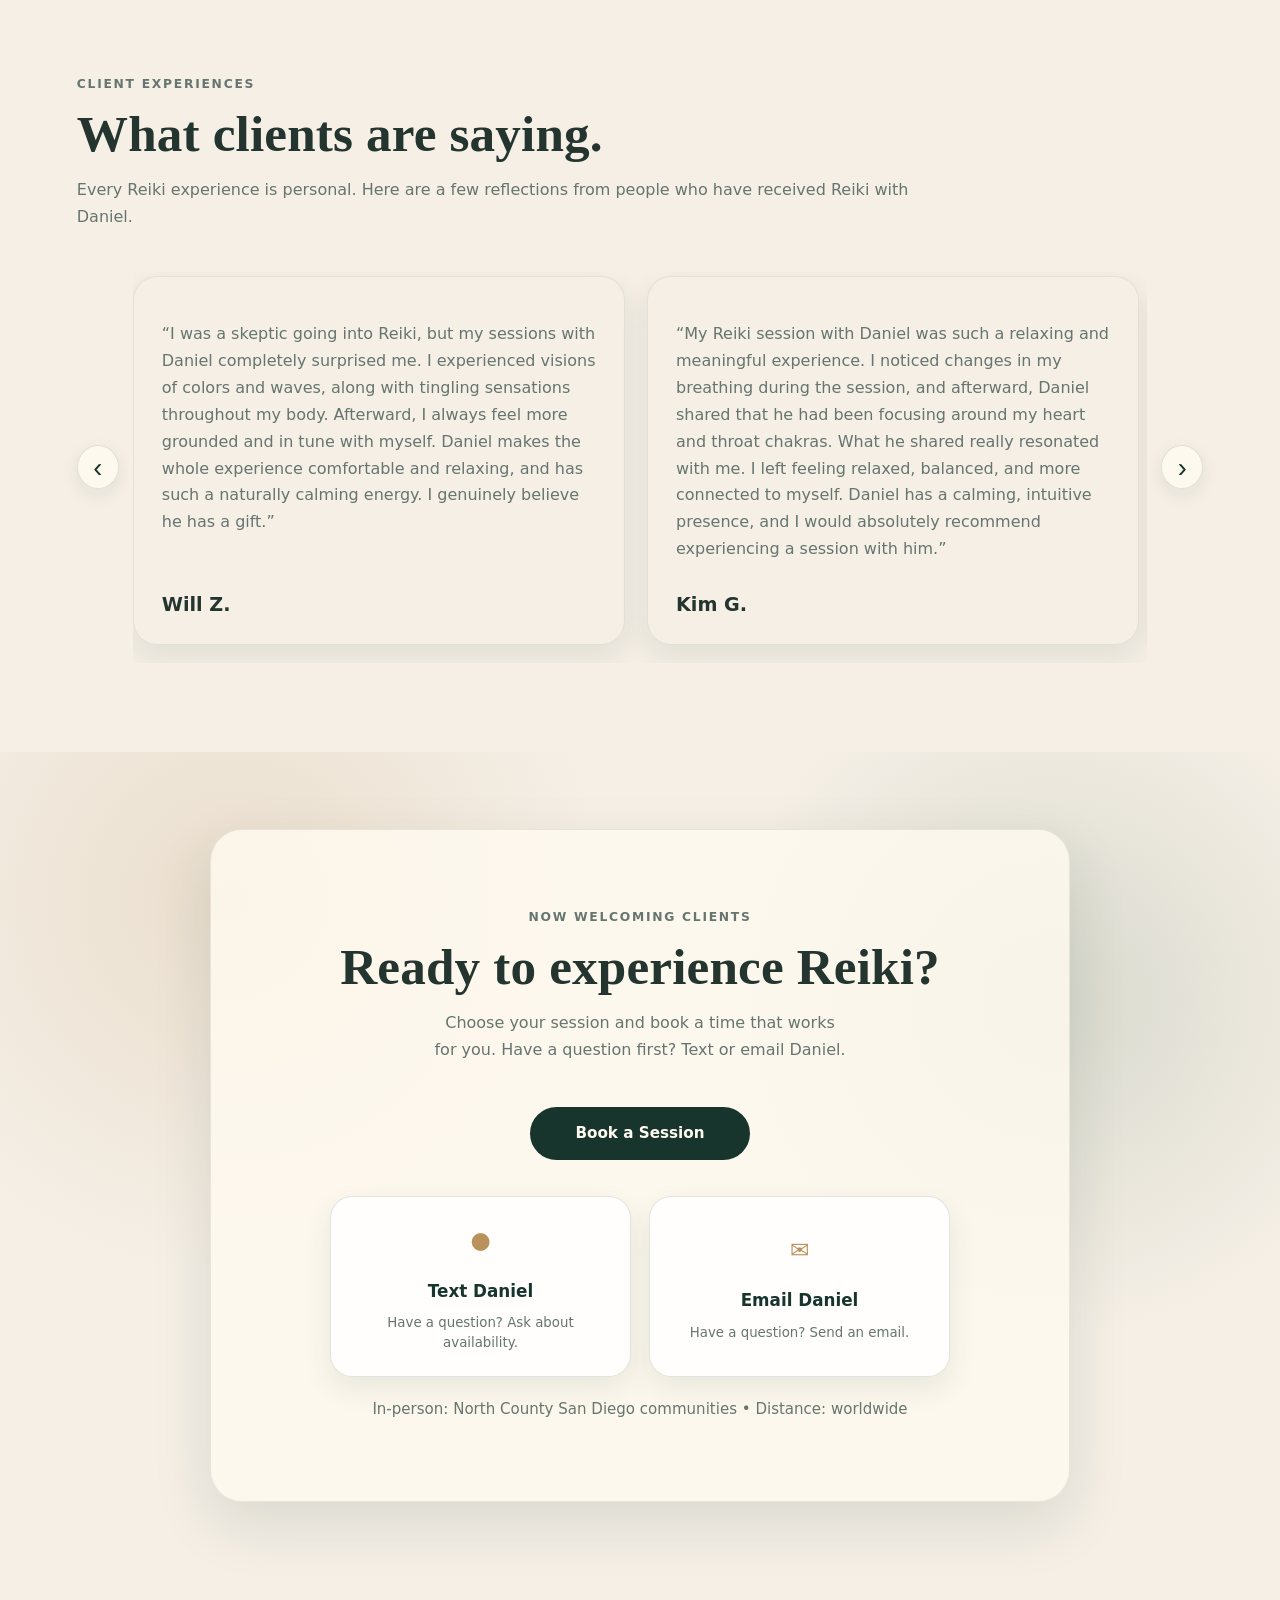
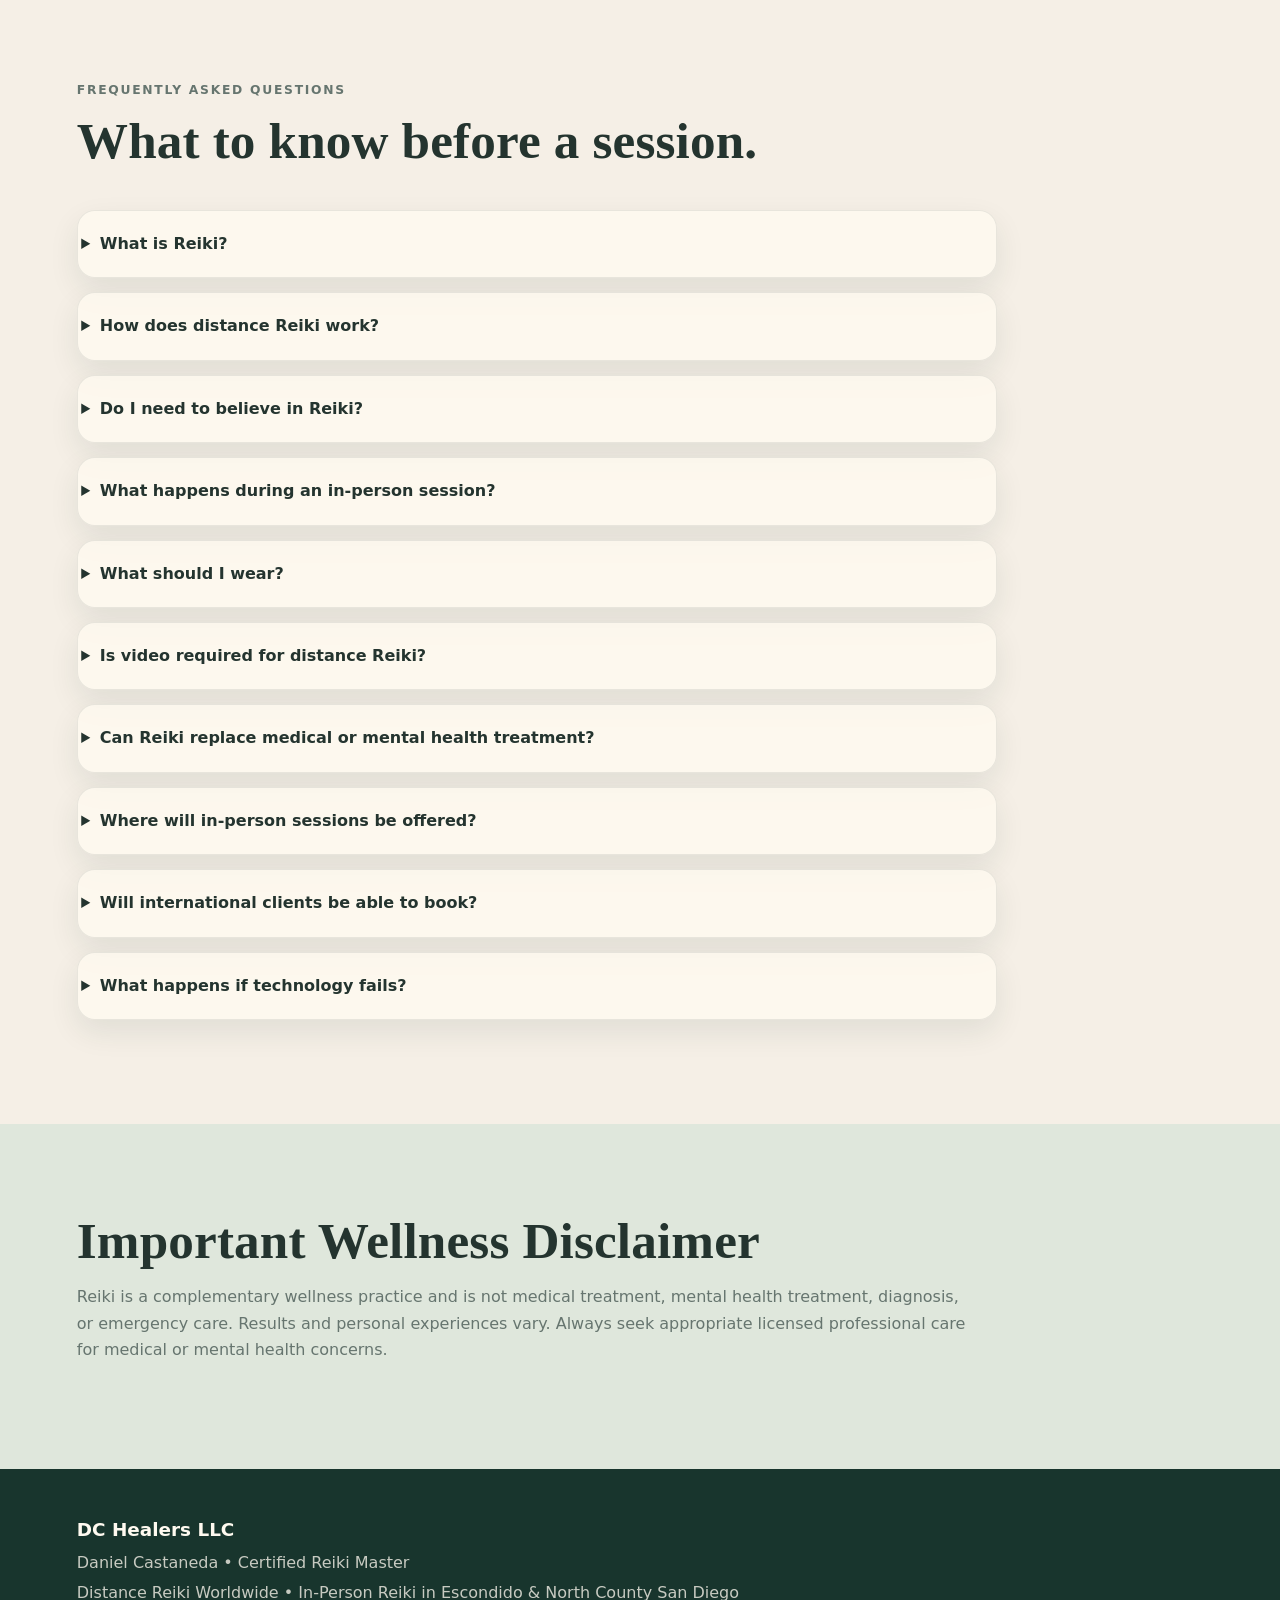
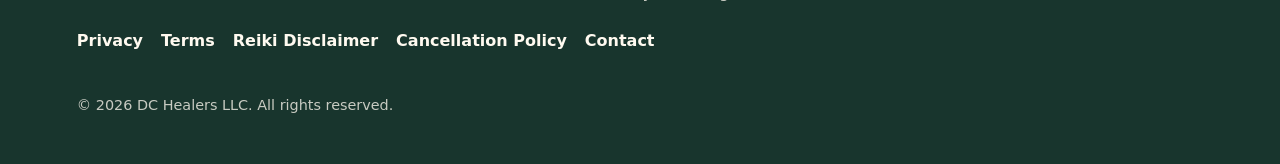
==== commit 924e3b05: "Add files via upload" ====
--- a/index.html
+++ b/index.html
@@ -16,19 +16,11 @@
   <meta property="og:description" content="Grounded distance Reiki worldwide and in-person Reiki in Escondido and North County San Diego with Daniel Castaneda." />
   <meta property="og:type" content="website" />
   <meta property="og:url" content="https://dchealers.com/" />
-  <meta property="og:image" content="https://dchealers.com/social-share.jpg" />
-  <meta property="og:image:secure_url" content="https://dchealers.com/social-share.jpg" />
-  <meta property="og:image:type" content="image/jpeg" />
-  <meta property="og:image:width" content="1200" />
-  <meta property="og:image:height" content="630" />
-  <meta property="og:image:alt" content="DC Healers — calm energy for real life" />
   <meta property="og:locale" content="en_US" />
 
   <meta name="twitter:card" content="summary_large_image" />
   <meta name="twitter:title" content="DC Healers | Reiki in San Diego & Worldwide" />
   <meta name="twitter:description" content="Distance Reiki worldwide and in-person Reiki in Escondido and North County San Diego with Daniel Castaneda." />
-  <meta name="twitter:image" content="https://dchealers.com/social-share.jpg" />
-  <meta name="twitter:image:alt" content="DC Healers — calm energy for real life" />
 
   <meta name="theme-color" content="#18352d" />
   <meta name="color-scheme" content="light" />
@@ -180,7 +172,7 @@
   }
   </script>
 
-  <link rel="stylesheet" href="/style.css?v=12" />
+  <link rel="stylesheet" href="/style.css?v=13" />
 
   <!-- Session card cleanup: intentional two-card layout -->
   <style>
--- a/style.css
+++ b/style.css
@@ -1420,3 +1420,139 @@
     margin-bottom: 10px;
   }
 }
+
+
+/* FINAL RHYTHM PASS: trim excess vertical space without making the page feel cramped. */
+.section,
+.split-section {
+  padding-top: clamp(62px, 7vw, 94px);
+  padding-bottom: clamp(62px, 7vw, 94px);
+}
+
+.section-heading {
+  margin-bottom: clamp(28px, 3.6vw, 42px);
+}
+
+.section-heading .eyebrow,
+.split-section .eyebrow {
+  margin-bottom: 12px;
+}
+
+.split-section {
+  gap: clamp(38px, 5vw, 68px);
+}
+
+.two-column-text {
+  gap: 24px;
+}
+
+.cards,
+.benefits,
+.process-grid,
+.journey-grid {
+  gap: clamp(14px, 1.7vw, 22px);
+}
+
+.card,
+.journey-card,
+.process-grid article {
+  padding: clamp(22px, 2.5vw, 30px);
+}
+
+.card .icon {
+  margin-bottom: 14px;
+}
+
+.card h3 {
+  margin-bottom: 10px;
+}
+
+.card-actions {
+  margin-top: 18px;
+}
+
+.service-area-list {
+  margin-top: 0;
+}
+
+.service-area-note,
+.experience-panel,
+.section-cta {
+  margin-top: 24px;
+}
+
+.process-section .section-cta {
+  margin-bottom: 0;
+}
+
+.why-section .benefits {
+  margin-top: 4px;
+}
+
+.journey-grid {
+  margin-top: 4px;
+}
+
+.testimonial-carousel-wrap {
+  margin-top: 4px;
+}
+
+.request-session-section {
+  padding-top: clamp(58px, 6vw, 84px);
+  padding-bottom: clamp(58px, 6vw, 84px);
+}
+
+footer {
+  padding-top: 46px;
+  padding-bottom: 46px;
+}
+
+@media (max-width: 980px) {
+  .hero {
+    padding-top: 62px;
+    padding-bottom: 70px;
+  }
+
+  .section,
+  .split-section {
+    padding-top: 60px;
+    padding-bottom: 60px;
+  }
+}
+
+@media (max-width: 620px) {
+  .hero {
+    padding-top: 46px;
+    padding-bottom: 56px;
+    gap: 28px;
+  }
+
+  .section,
+  .split-section {
+    padding-top: 52px;
+    padding-bottom: 52px;
+  }
+
+  .split-section {
+    gap: 30px;
+  }
+
+  .section-heading {
+    margin-bottom: 26px;
+  }
+
+  .card,
+  .journey-card {
+    padding: 22px;
+  }
+
+  .request-session-section {
+    padding-top: 52px;
+    padding-bottom: 52px;
+  }
+
+  footer {
+    padding-top: 40px;
+    padding-bottom: calc(40px + env(safe-area-inset-bottom));
+  }
+}
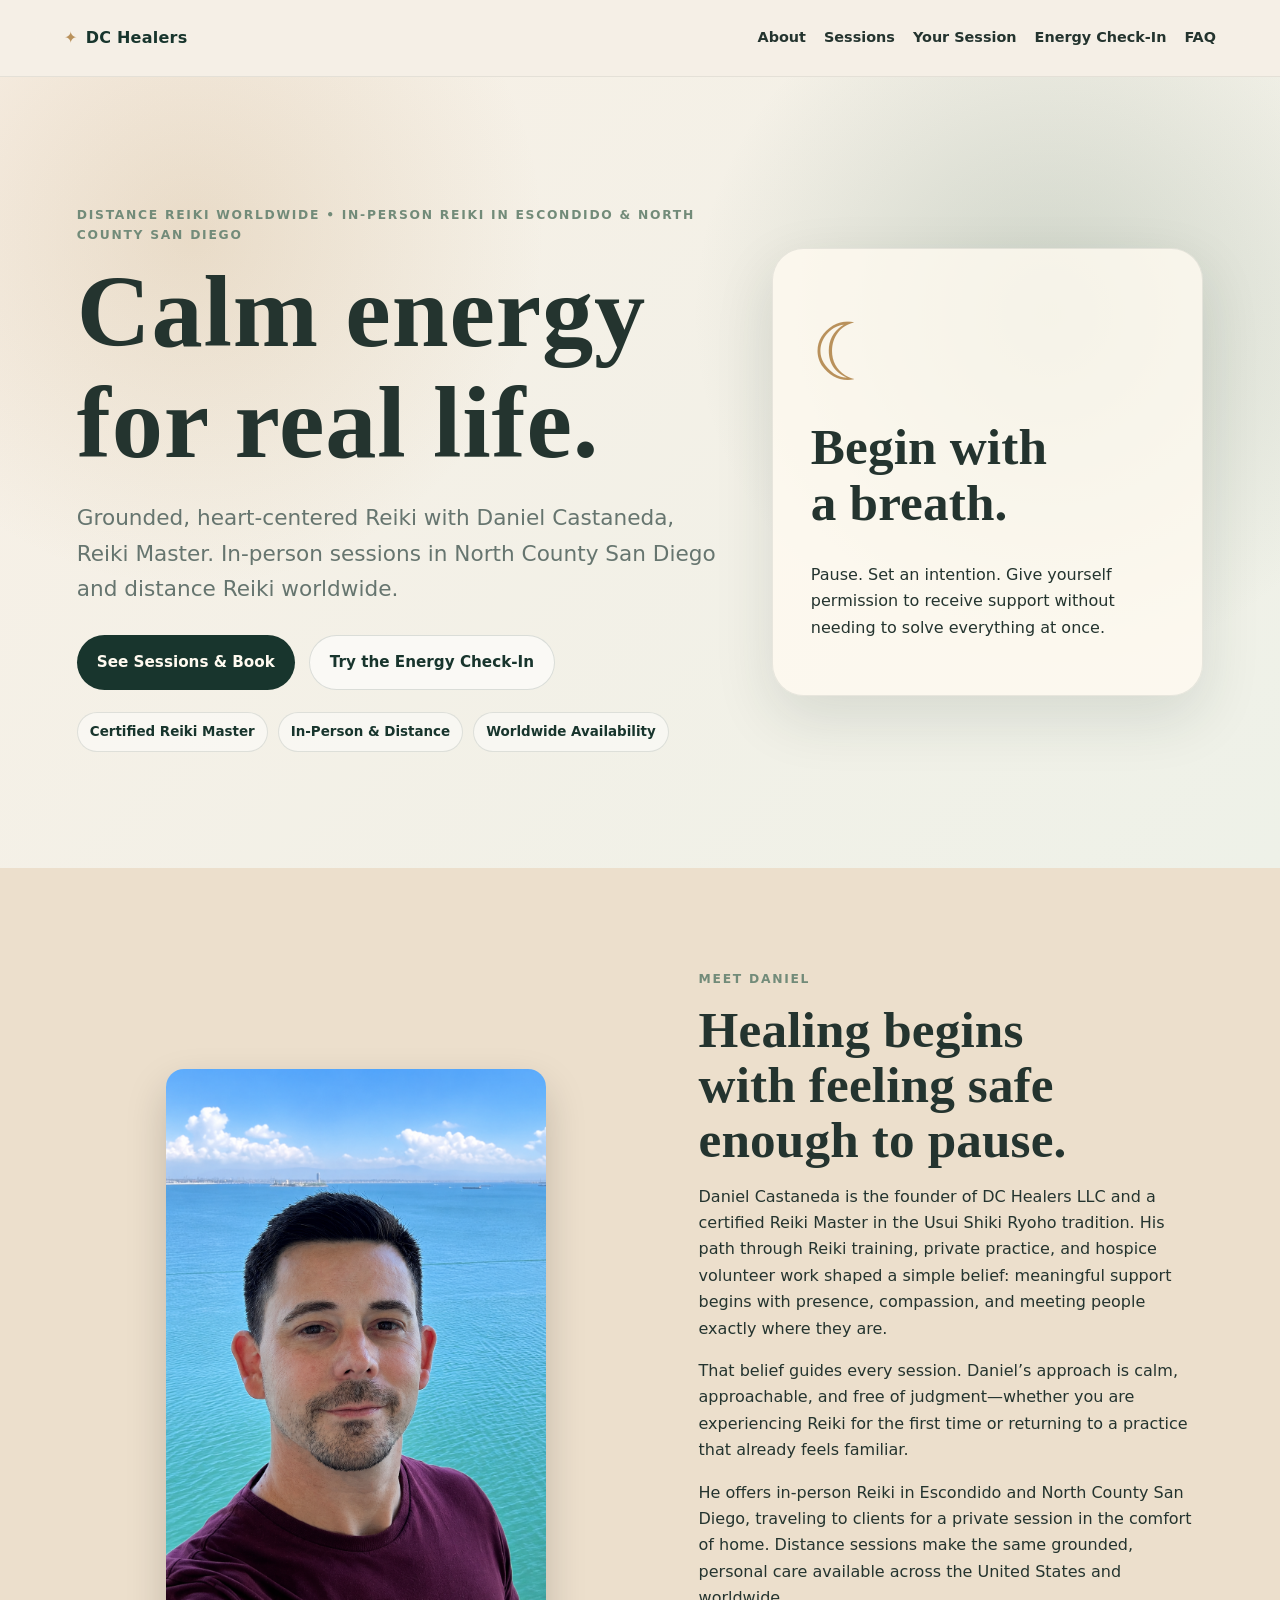
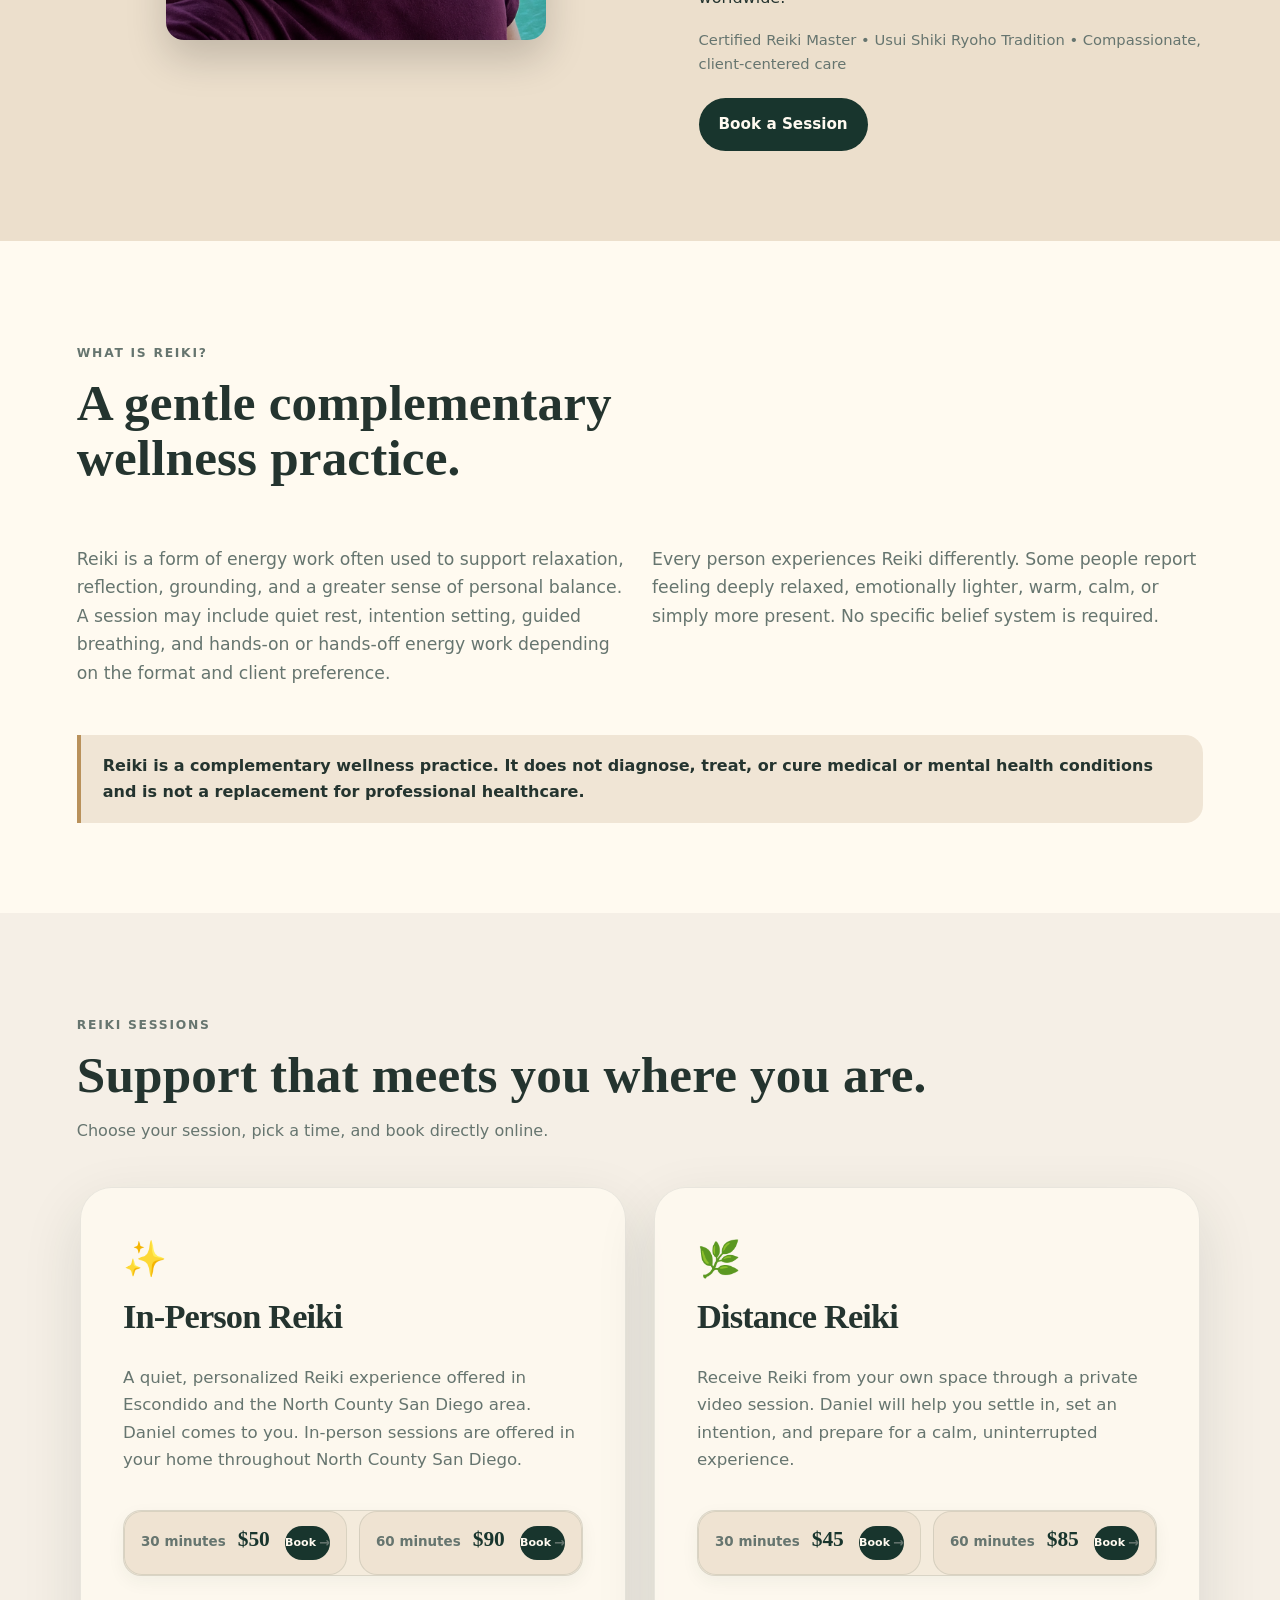
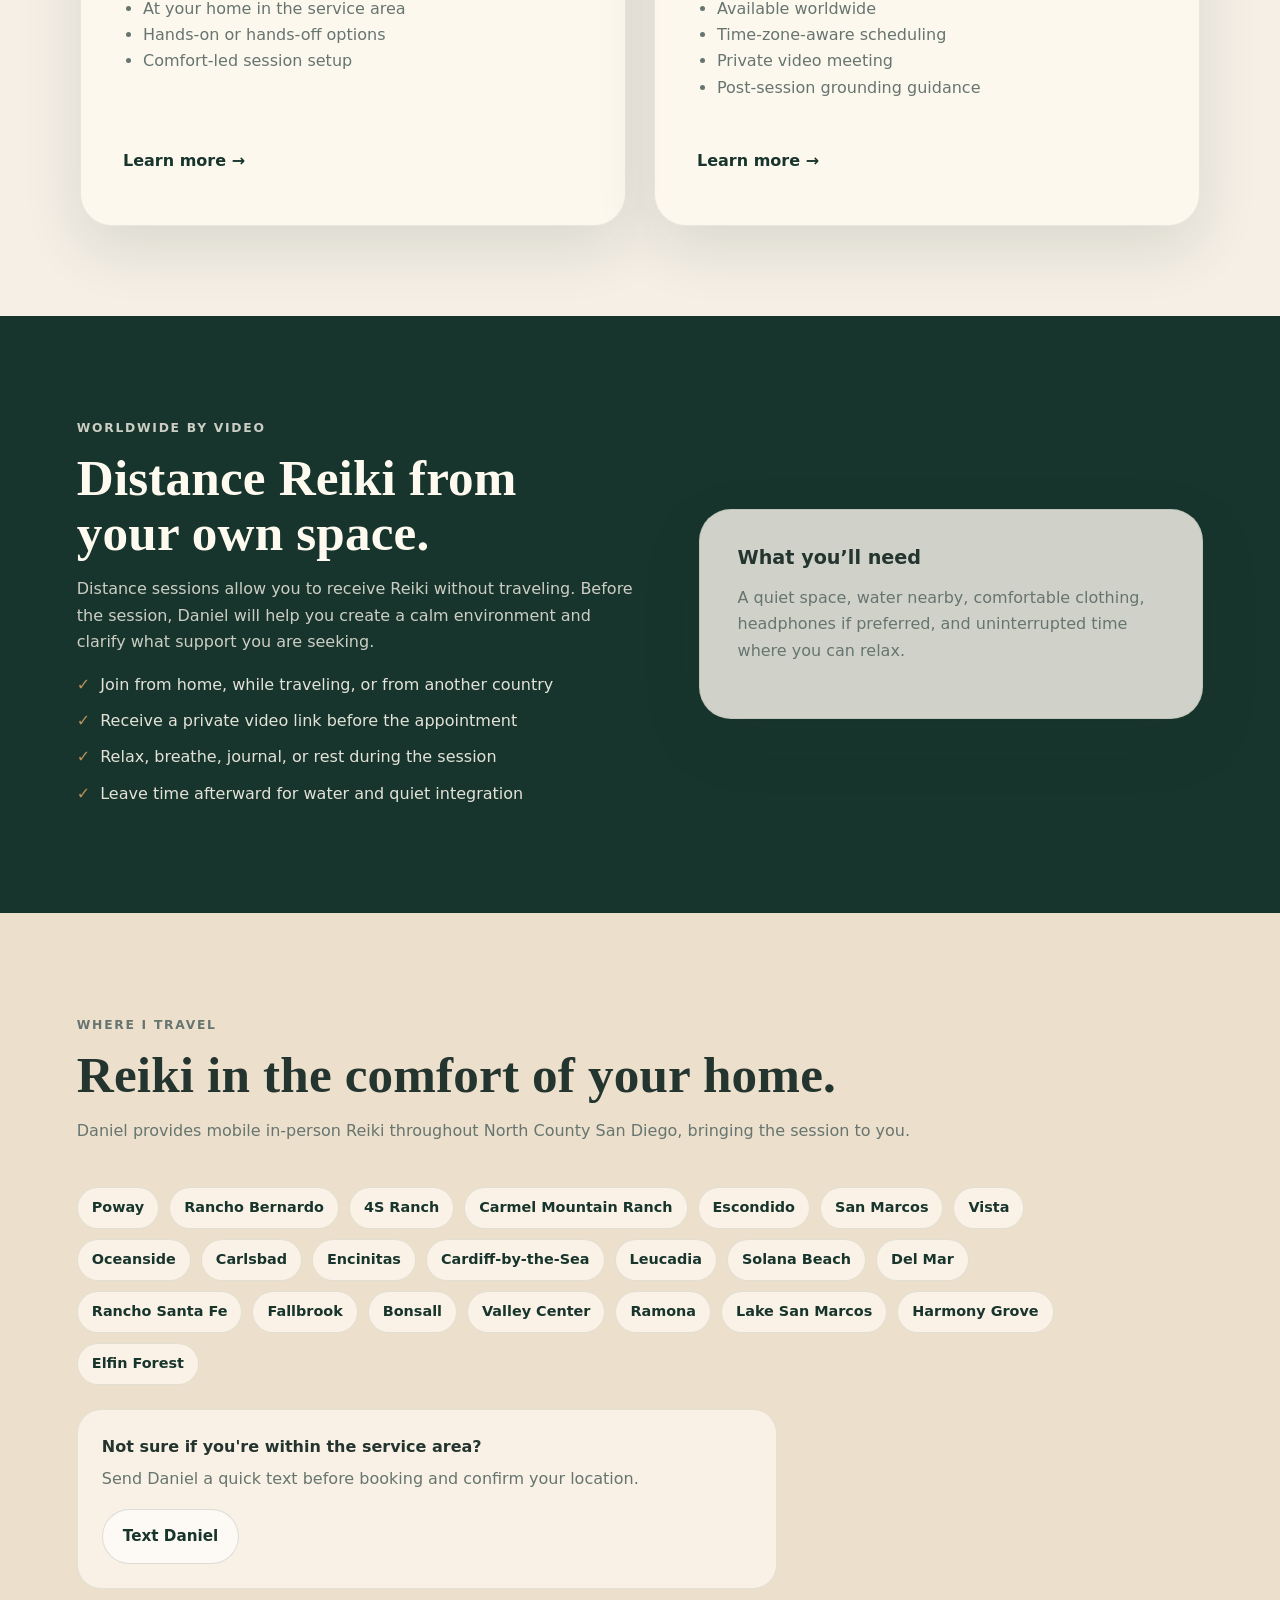
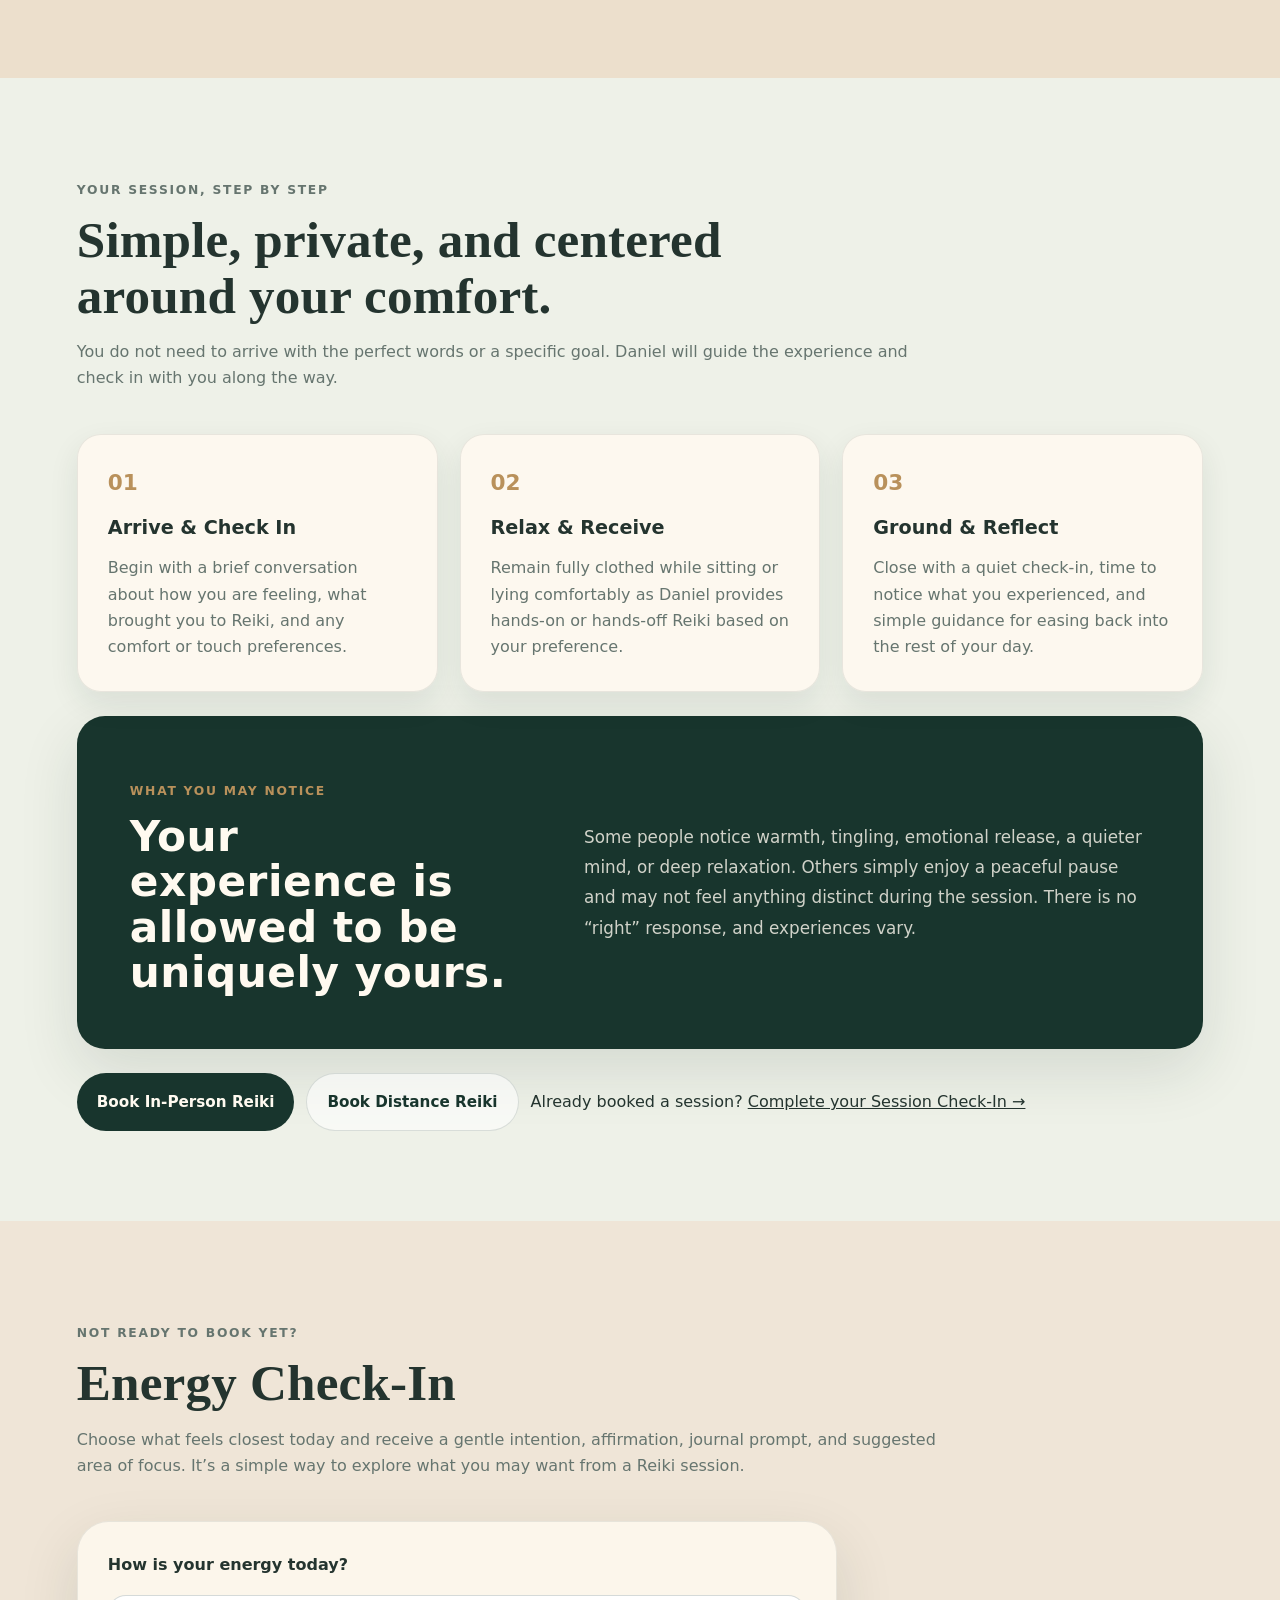
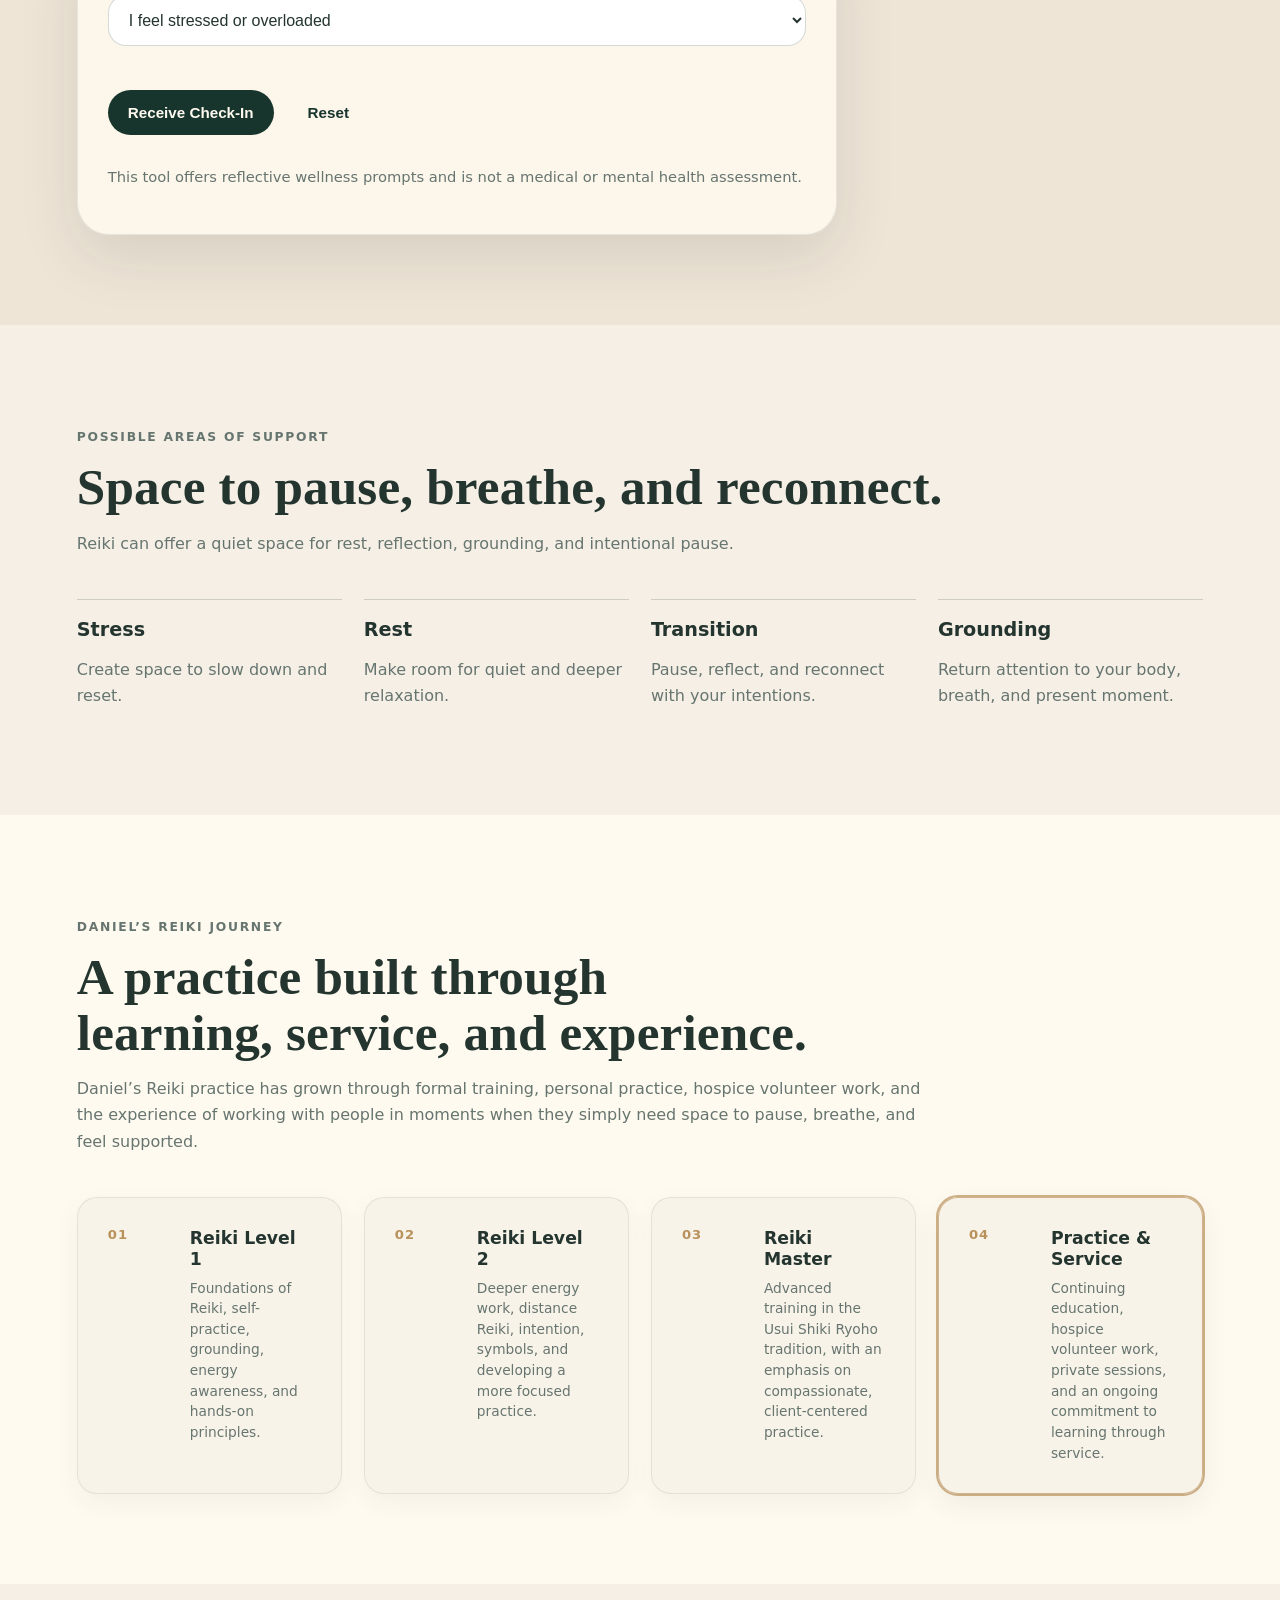
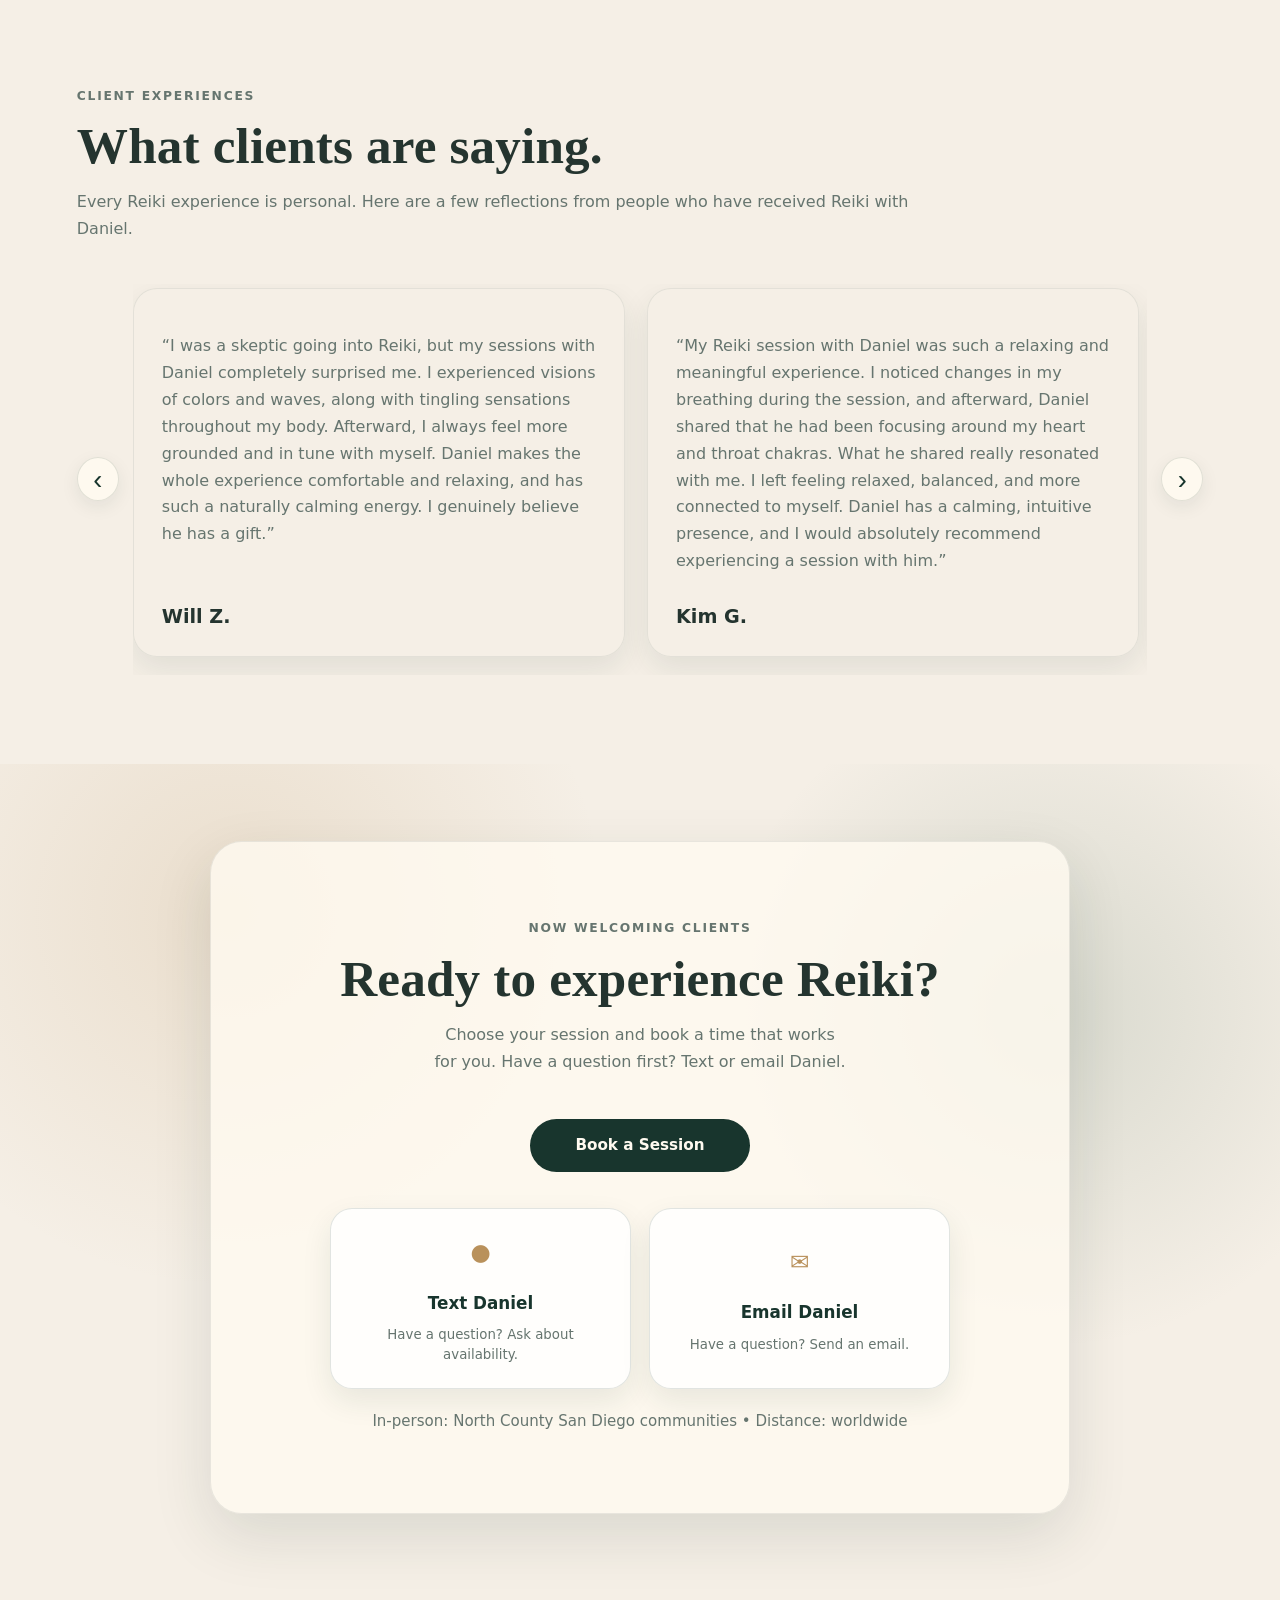
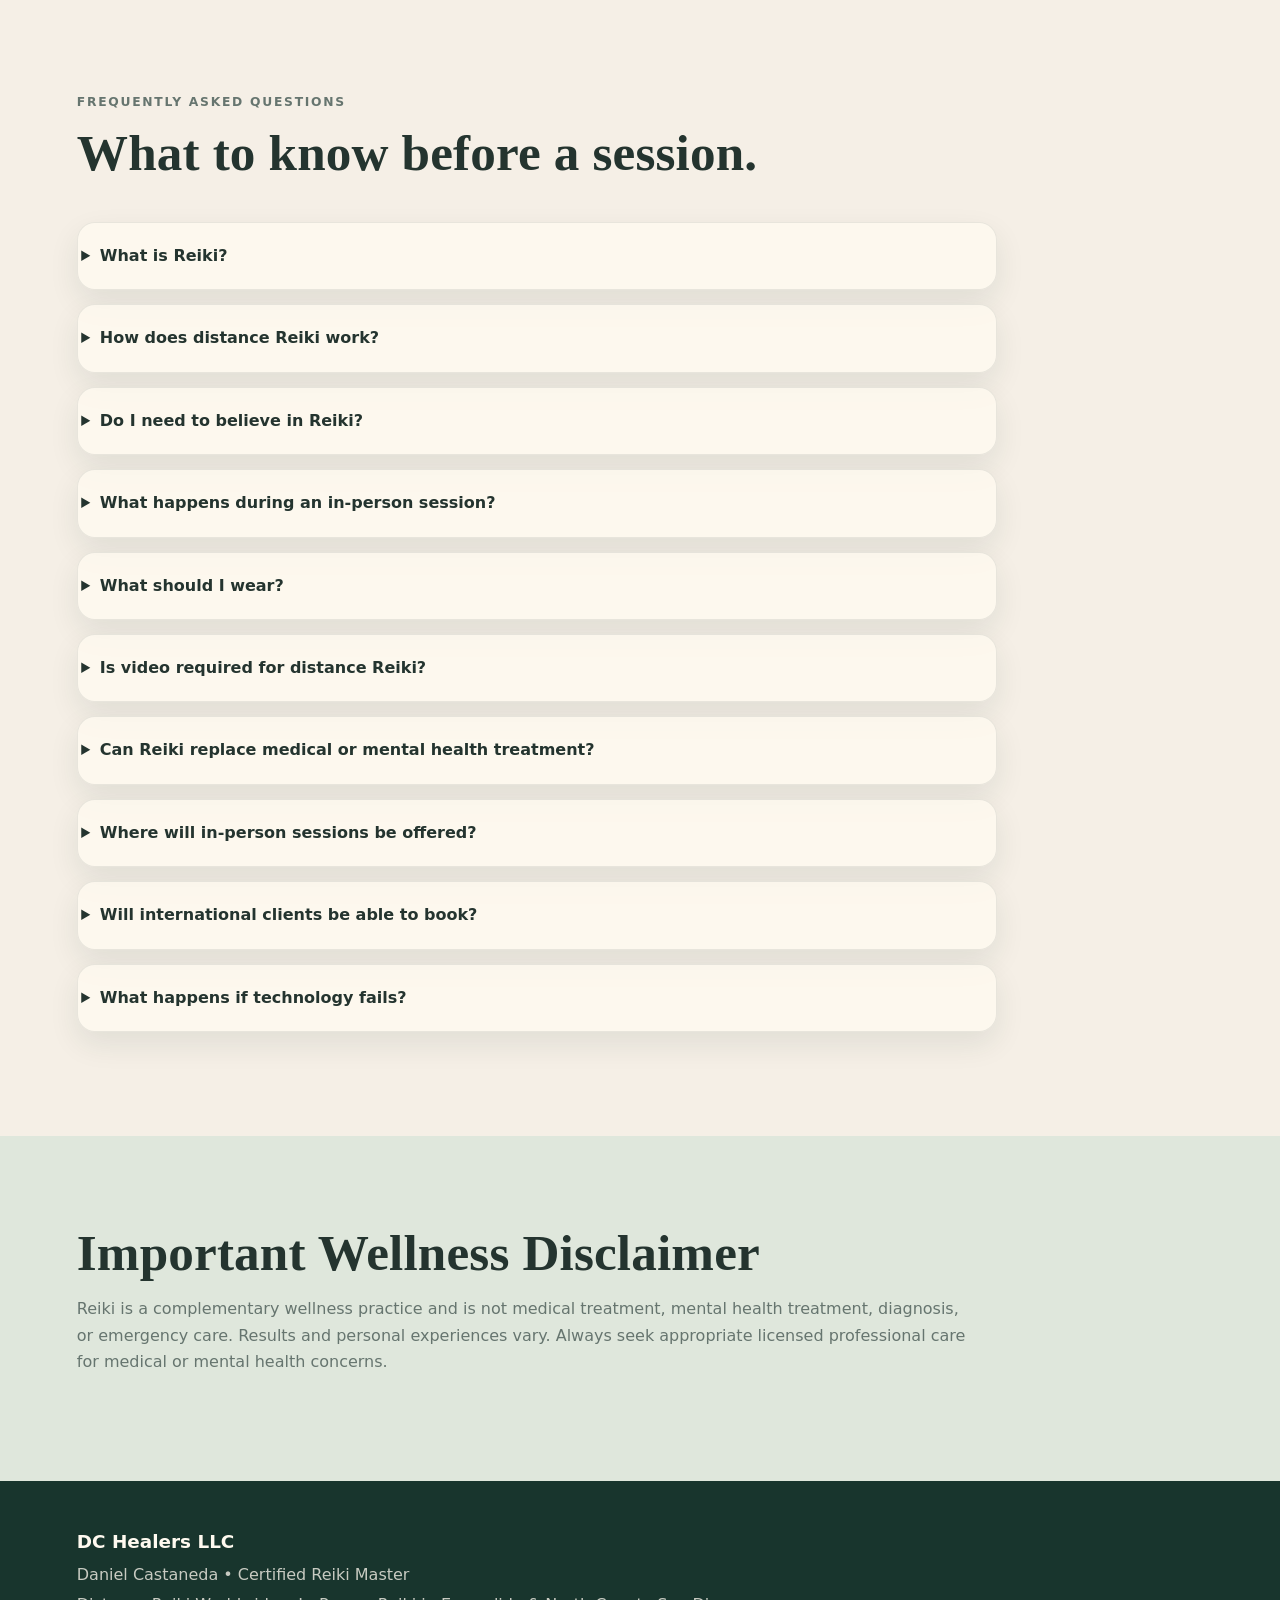
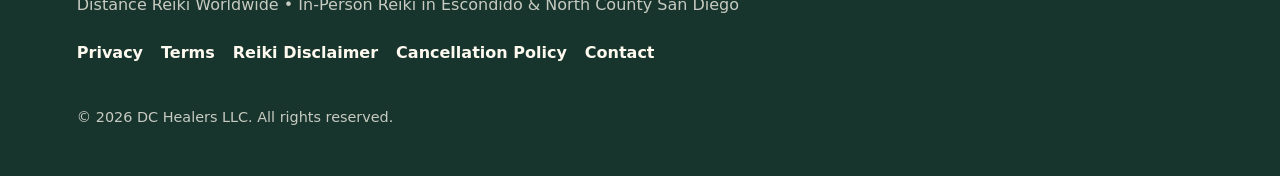
==== commit 5ae1702b: "Add files via upload" ====
--- a/index.html
+++ b/index.html
@@ -205,6 +205,7 @@
     .session-card > p {
       font-size: 1.04rem;
       margin-bottom: 18px;
+      min-height: 7.2em;
     }
 
     .pricing {
@@ -278,6 +279,10 @@
     }
 
     @media (max-width: 620px) {
+      .session-card > p {
+        min-height: 0;
+      }
+
       .pricing {
         grid-template-columns: 1fr;
       }
--- a/style.css
+++ b/style.css
@@ -1082,39 +1082,52 @@
 }
 
 
-/* Polished booking tiles: duration + price + clear action, without browser link underlines. */
+/* Final booking alignment: one clean, segmented pricing bar per service. */
 .pricing {
   display: grid;
   grid-template-columns: repeat(2, minmax(0, 1fr));
-  gap: 10px;
+  gap: 0;
   margin-top: 22px;
-}
-
-.price-option {
-  display: grid;
-  grid-template-columns: minmax(0, 1fr) 48px 62px;
-  align-items: center;
-  gap: 8px;
-  min-height: 62px;
-  padding: 10px 10px 10px 14px;
+  overflow: hidden;
   border: 1px solid rgba(24,53,45,.12);
   border-radius: 18px;
   background: rgba(231,216,195,.42);
+  box-shadow: 0 6px 18px rgba(24,53,45,.05);
+}
+
+.price-option {
+  display: grid;
+  grid-template-columns: 105px 60px 64px;
+  justify-content: space-between;
+  align-items: center;
+  gap: 8px;
+  min-width: 0;
+  min-height: 62px;
+  padding: 10px 12px 10px 16px;
+  border: 0;
+  border-radius: 0;
+  background: transparent;
   color: var(--deep);
   text-decoration: none;
-  box-shadow: 0 6px 18px rgba(24,53,45,.05);
-  transition: transform .18s ease, box-shadow .18s ease, background-color .18s ease;
+  box-shadow: none;
+  transition: background-color .18s ease;
+}
+
+.price-option + .price-option {
+  border-left: 1px solid rgba(24,53,45,.12);
 }
 
 .price-option:hover {
-  transform: translateY(-2px);
-  background: rgba(231,216,195,.68);
-  box-shadow: var(--small-shadow);
+  transform: none;
+  background: rgba(231,216,195,.48);
+  box-shadow: none;
 }
 
 .price-option:focus-visible {
+  position: relative;
+  z-index: 1;
   outline: 3px solid rgba(185,145,91,.85);
-  outline-offset: 3px;
+  outline-offset: -3px;
 }
 
 .price-option .price-duration,
@@ -1125,23 +1138,25 @@
 }
 
 .price-option .price-duration {
+  justify-self: start;
   font-size: .84rem;
   line-height: 1.15;
   font-weight: 800;
 }
 
 .price-option .price-amount {
+  justify-self: center;
   font-family: Georgia, "Times New Roman", serif;
   font-size: 1.34rem;
   line-height: 1;
-  text-align: center;
 }
 
 .price-option .price-book {
+  justify-self: end;
   display: inline-flex;
   align-items: center;
   justify-content: center;
-  width: 62px;
+  width: 64px;
   min-height: 34px;
   border-radius: 999px;
   background: var(--deep);
@@ -1166,8 +1181,14 @@
     grid-template-columns: 1fr;
   }
 
+  .price-option + .price-option {
+    border-left: 0;
+    border-top: 1px solid rgba(24,53,45,.12);
+  }
+
   .price-option {
-    grid-template-columns: minmax(0, 1fr) 52px 62px;
+    grid-template-columns: 105px 60px 64px;
+    justify-content: space-between;
   }
 }
 
@@ -1556,3 +1577,39 @@
     padding-bottom: calc(40px + env(safe-area-inset-bottom));
   }
 }
+
+/* Final pricing alignment pass: equal-width booking controls on both service cards. */
+.pricing {
+  align-items: stretch;
+}
+
+.pricing .price-option {
+  box-sizing: border-box;
+}
+
+.pricing .price-option .price-duration {
+  text-align: left;
+}
+
+.pricing .price-option .price-amount {
+  justify-self: center;
+}
+
+.pricing .price-option .price-book {
+  justify-self: center;
+}
+
+/* Exact booking alignment: fixed internal columns across every duration option. */
+.price-option .price-duration {
+  width: 105px;
+}
+
+.price-option .price-amount {
+  width: 60px;
+  justify-self: center;
+}
+
+.price-option .price-book {
+  width: 64px;
+  justify-self: center;
+}
